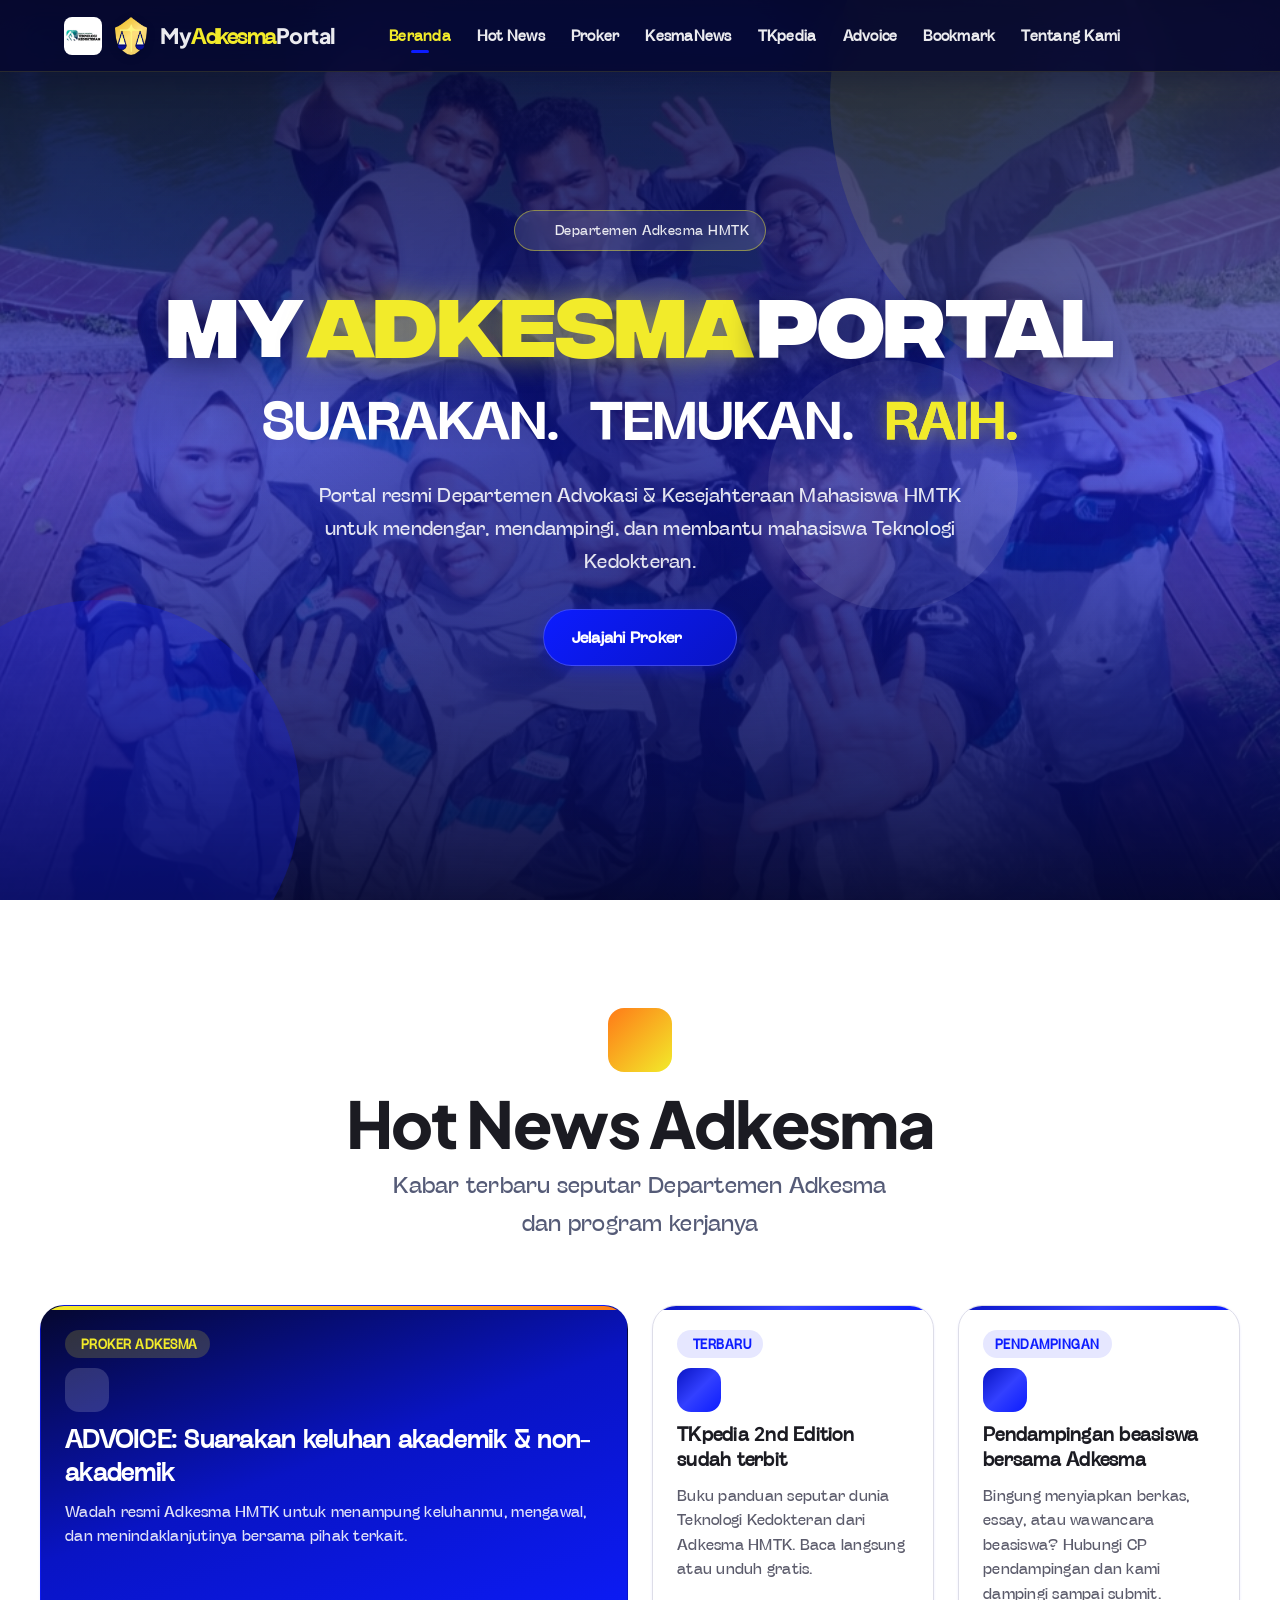
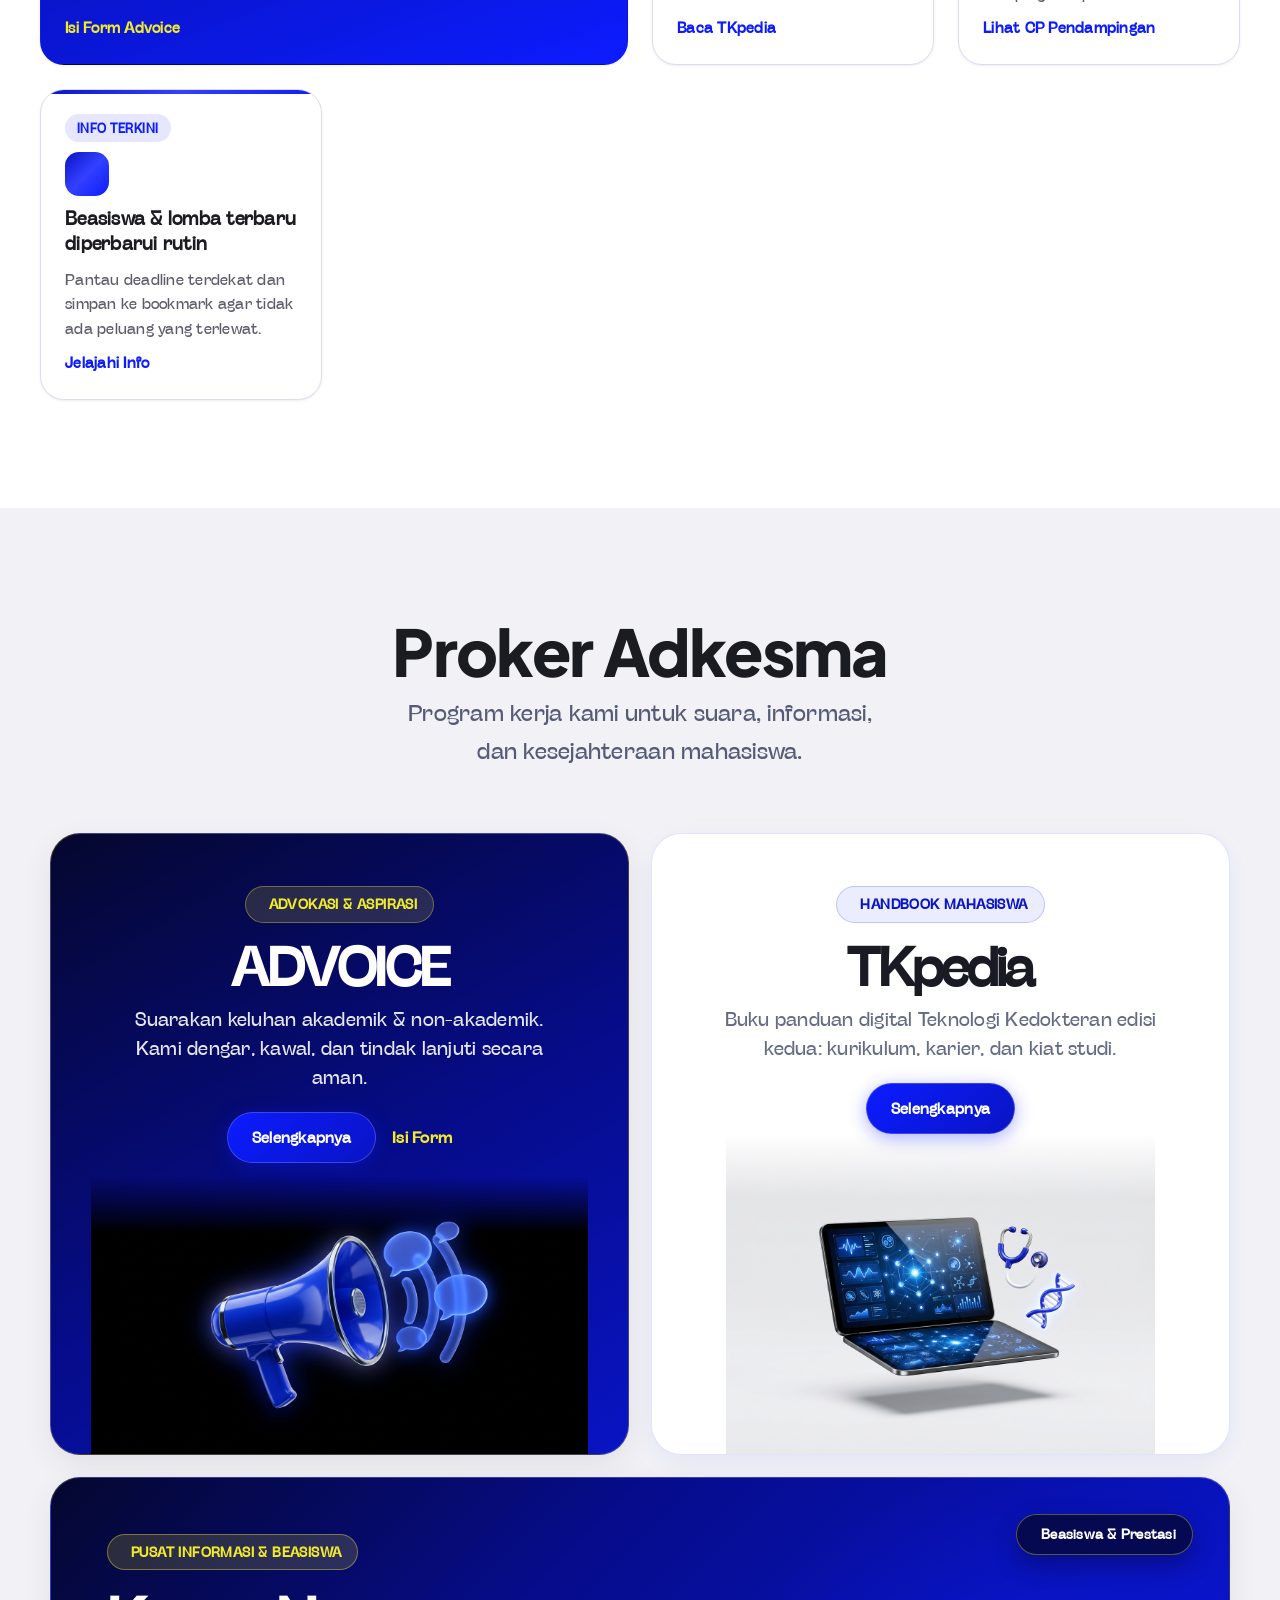
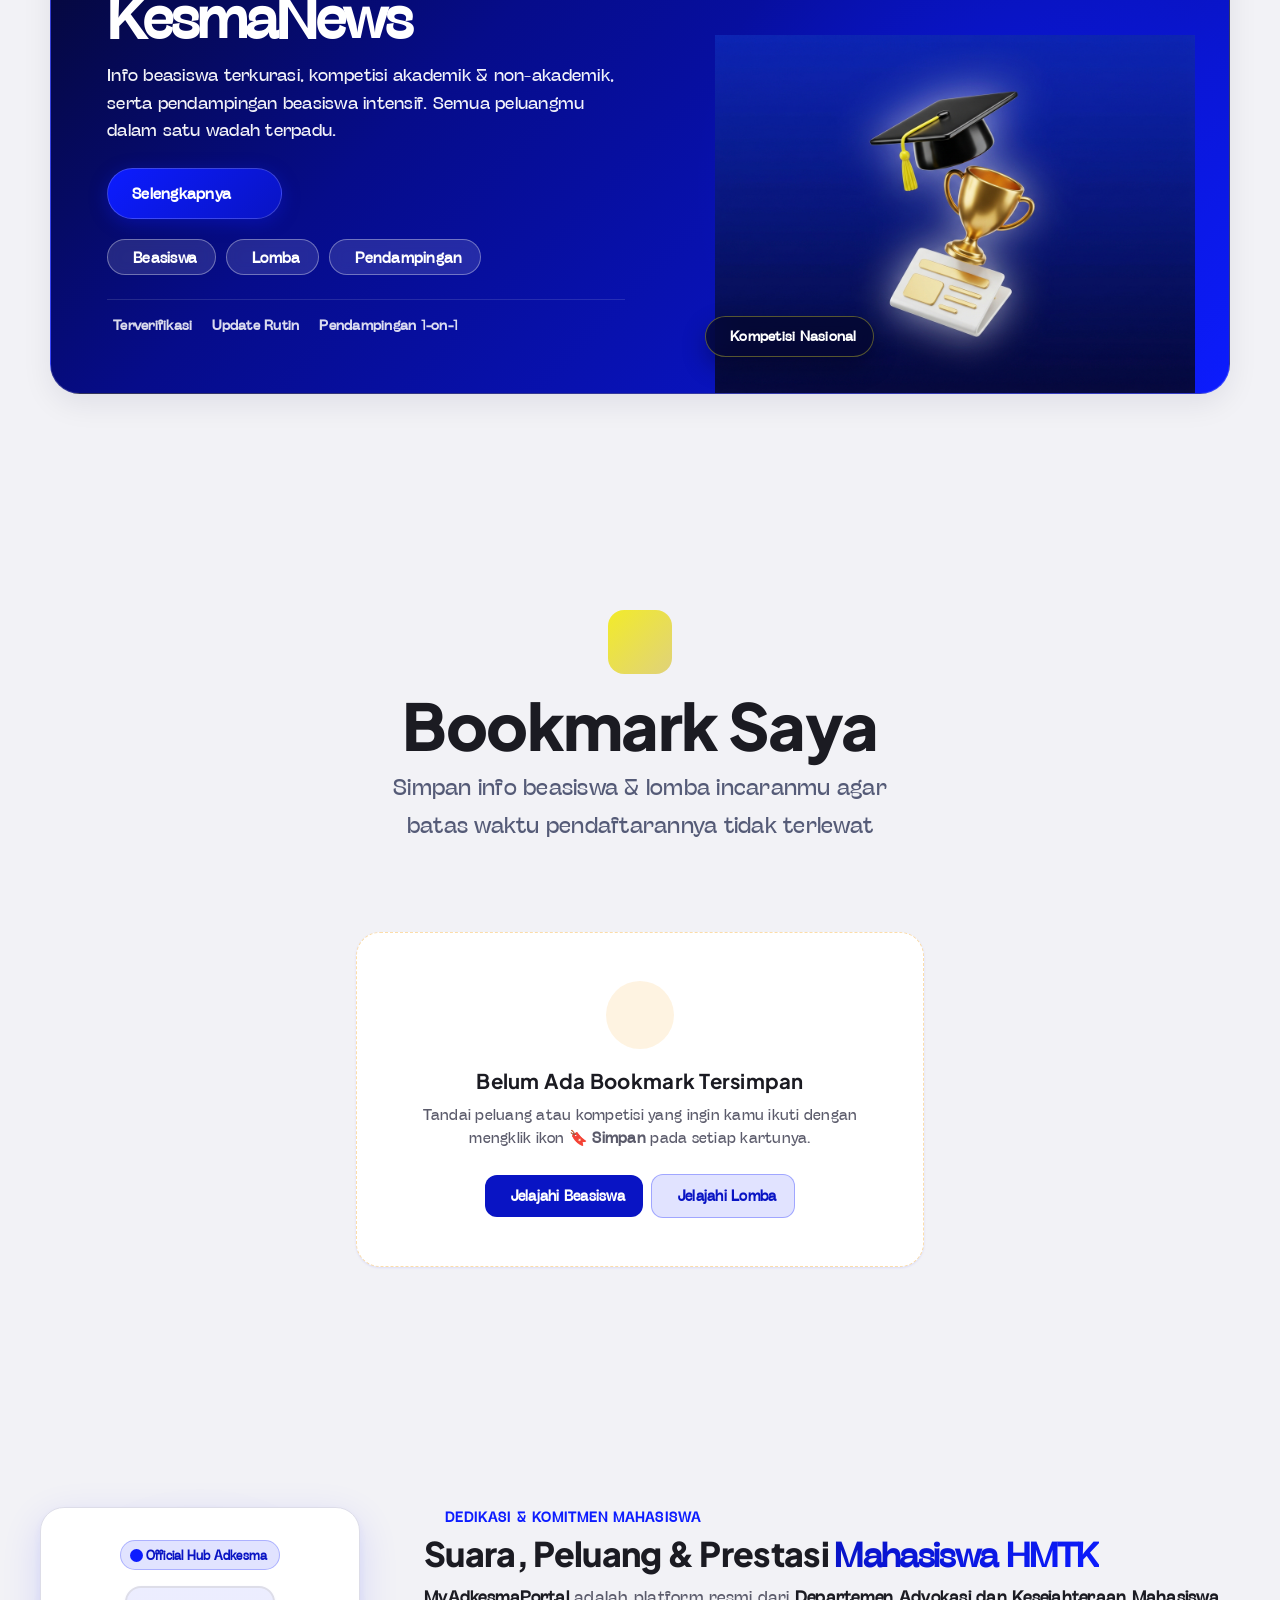
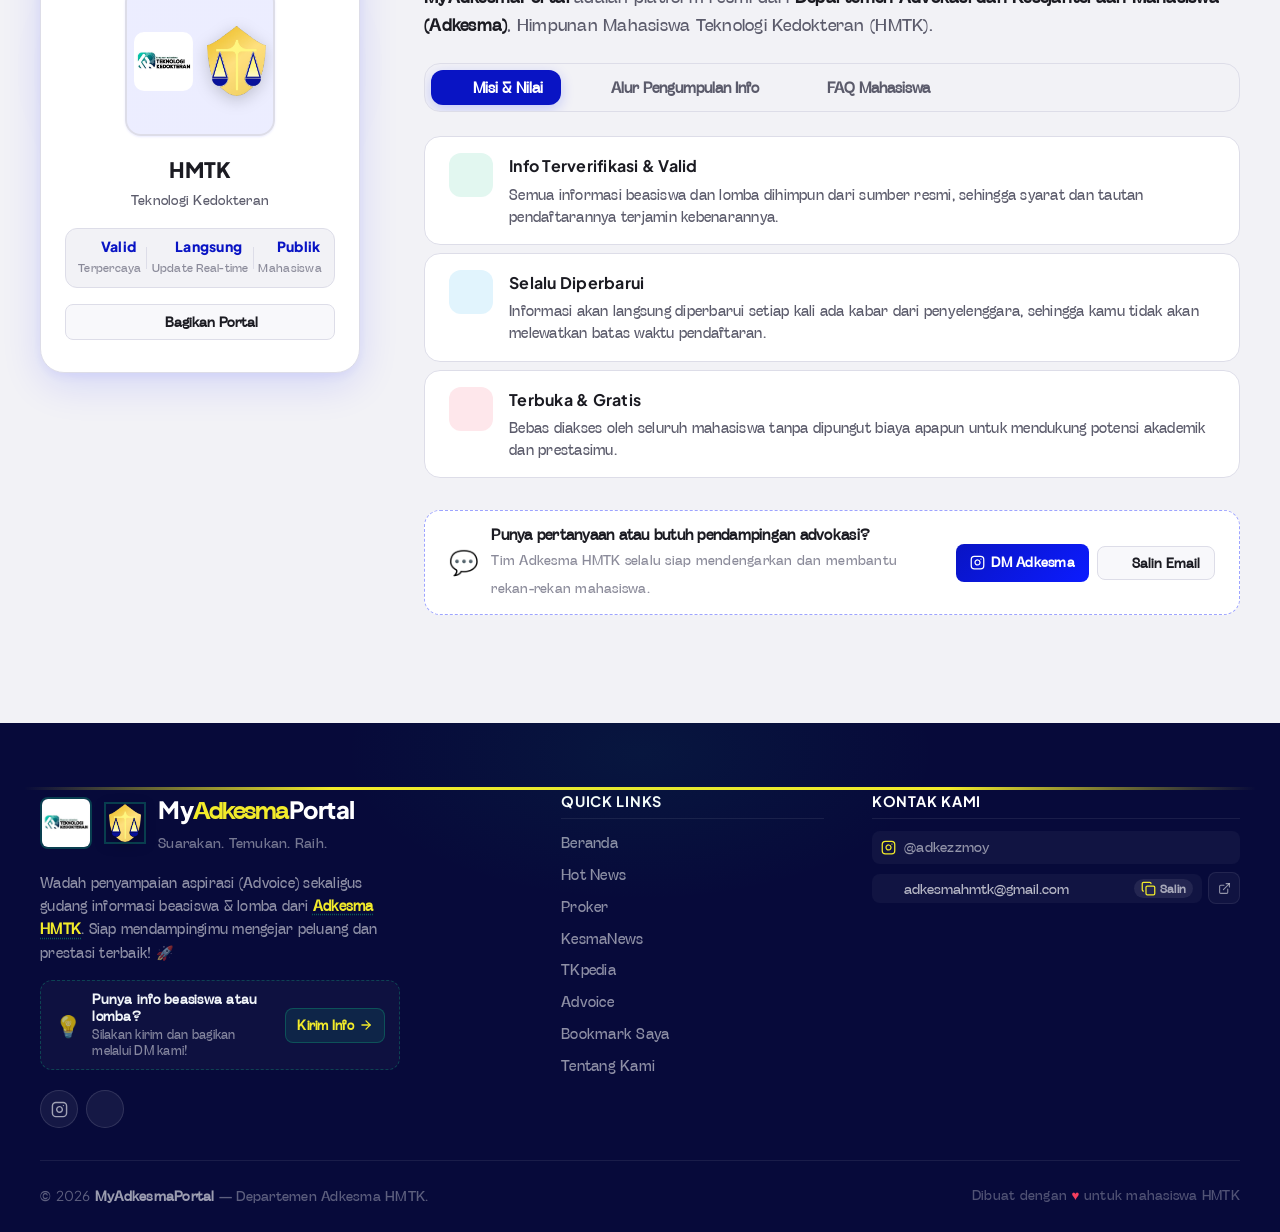
==== index.html @ 4d6741c7 "feat(ui): restore GSM colors, center hero title, widen KesmaNews card, add Apple-style morph animati" ====
<!DOCTYPE html>
<html lang="id">
<head>
    <meta charset="UTF-8">
    <meta name="viewport" content="width=device-width, initial-scale=1.0">
    <title>MyAdkesmaPortal — Suarakan. Temukan. Raih. | Adkesma HMTK</title>
    <meta name="description" content="MyAdkesmaPortal: portal resmi Departemen Adkesma HMTK untuk menyampaikan aspirasi lewat Advoice serta menemukan info beasiswa dan lomba terkini.">
    <meta name="keywords" content="myadkesmaportal, advoice, pengaduan mahasiswa, beasiswa, lomba, HMTK, teknologi kedokteran, adkesma">
    <meta name="author" content="Departemen Adkesma HMTK">
    <meta name="theme-color" content="#0C1CFF">
    
    <!-- Open Graph -->
    <meta property="og:title" content="MyAdkesmaPortal — Suarakan. Temukan. Raih.">
    <meta property="og:description" content="Portal Adkesma HMTK: Advoice (pengaduan akademik & non-akademik), info beasiswa, dan lomba.">
    <meta property="og:type" content="website">
    <meta property="og:image" content="assets/adkesma-hero.jpg">
    
    <!-- Fonts -->
    <link rel="preconnect" href="https://fonts.googleapis.com">
    <link rel="preconnect" href="https://fonts.gstatic.com" crossorigin>
    <link href="https://fonts.googleapis.com/css2?family=Plus+Jakarta+Sans:ital,wght@0,300;0,400;0,500;0,600;0,700;0,800;1,400;1,600&display=swap" rel="stylesheet">
    <link href="https://api.fontshare.com/v2/css?f[]=clash-display@200,300,400,500,600,700&display=swap" rel="stylesheet">
    
    <!-- Lucide Icons -->
    <script src="https://unpkg.com/lucide@latest"></script>
    
    <!-- Styles -->
    <link rel="stylesheet" href="style.css?v=3.0.0">
    <link rel="stylesheet" href="extras.css?v=1.0.0">
    <link rel="stylesheet" href="apple.css?v=2.0.0">
</head>
<body>
    <!-- ═══════════════════════════════════════════ -->
    <!-- NAVBAR                                      -->
    <!-- ═══════════════════════════════════════════ -->
    <nav class="navbar" id="navbar">
        <div class="nav-container">
            <a href="#beranda" class="nav-brand">
                <img src="assets/logo-hmtk.jpeg" alt="Logo HMTK" class="nav-logo">
                <img src="assets/logo-adkesma.png" alt="Logo Adkesma" class="nav-logo nav-logo-adkesma">
                <span class="nav-title">My<span class="nav-title-accent">Adkesma</span>Portal</span>
            </a>
            <div class="nav-links" id="navLinks">
                <a href="#beranda" class="nav-link active" data-section="beranda">Beranda</a>
                <a href="#hotnews" class="nav-link" data-section="hotnews">Hot News</a>
                <a href="#proker" class="nav-link" data-section="proker">Proker</a>
                <a href="kesmanews.html" class="nav-link" data-section="kesmanews">KesmaNews</a>
                <a href="tkpedia.html" class="nav-link" data-section="tkpedia">TKpedia</a>
                <a href="advoice.html" class="nav-link nav-link-advoice" data-section="advoice">Advoice</a>
                <a href="#bookmark" class="nav-link" data-section="bookmark">
                    Bookmark
                    <span class="nav-bookmark-badge" id="navBookmarkBadge">0</span>
                </a>
                <a href="#tentang" class="nav-link" data-section="tentang">Tentang Kami</a>
            </div>
            <div class="nav-actions">
                <button class="dark-mode-toggle" id="darkModeToggle" aria-label="Toggle dark mode">
                    <i data-lucide="moon" class="icon-moon"></i>
                    <i data-lucide="sun" class="icon-sun"></i>
                </button>
                <button class="mobile-menu-toggle" id="mobileMenuToggle" aria-label="Toggle menu">
                    <i data-lucide="menu" class="icon-menu"></i>
                    <i data-lucide="x" class="icon-close"></i>
                </button>
            </div>
        </div>
    </nav>

    <!-- ═══════════════════════════════════════════ -->
    <!-- HERO SECTION                                -->
    <!-- ═══════════════════════════════════════════ -->
    <section class="hero" id="beranda">
        <div class="hero-photo" role="img" aria-label="Foto bersama Departemen Adkesma HMTK"></div>
        <div class="hero-photo-overlay"></div>
        <div class="hero-bg-shapes">
            <div class="hero-shape hero-shape-1"></div>
            <div class="hero-shape hero-shape-2"></div>
            <div class="hero-shape hero-shape-3"></div>
        </div>
        <div class="hero-container">
            <div class="hero-badge">
                <i data-lucide="sparkles"></i>
                <span>Departemen Adkesma HMTK</span>
            </div>
            <h1 class="hero-title">
                My<span class="hero-title-accent">Adkesma</span>Portal
            </h1>
            <p class="hero-subtitle hero-tagline">
                <span class="tagline-word">Suarakan.</span>
                <span class="tagline-word">Temukan.</span>
                <span class="tagline-word tagline-word-accent">Raih.</span>
            </p>
            <p class="hero-desc">
                Portal resmi Departemen Advokasi &amp; Kesejahteraan Mahasiswa HMTK untuk mendengar, mendampingi, dan membantu mahasiswa Teknologi Kedokteran.
            </p>
            <div class="hero-cta">
                <a href="#proker" class="btn btn-primary btn-lg" id="btnExploreProker">
                    Jelajahi Proker
                    <i data-lucide="arrow-down"></i>
                </a>
            </div>
            <!-- Statistik disembunyikan, tetap ada di DOM agar app.js tidak error -->
            <div class="hero-stats" hidden aria-hidden="true">
                <div class="hero-stat">
                    <span class="hero-stat-number" id="statBeasiswa">0</span>
                    <span class="hero-stat-label">Beasiswa</span>
                </div>
                <div class="hero-stat-divider"></div>
                <div class="hero-stat">
                    <span class="hero-stat-number" id="statLomba">0</span>
                    <span class="hero-stat-label">Lomba</span>
                </div>
                <div class="hero-stat-divider"></div>
                <div class="hero-stat">
                    <span class="hero-stat-number" id="statBuka">0</span>
                    <span class="hero-stat-label">Masih Buka</span>
                </div>
            </div>
        </div>
        <div class="hero-scroll-indicator">
            <i data-lucide="chevrons-down"></i>
        </div>
    </section>

    <!-- ═══════════════════════════════════════════ -->
    <!-- HOT NEWS SECTION                            -->
    <!-- ═══════════════════════════════════════════ -->
    <section class="section hotnews-section" id="hotnews">
        <div class="section-container">
            <div class="section-header reveal">
                <div class="section-icon-wrapper hotnews-icon">
                    <i data-lucide="flame"></i>
                </div>
                <h2 class="section-title">Hot News Adkesma</h2>
                <p class="section-desc">Kabar terbaru seputar Departemen Adkesma dan program kerjanya</p>
            </div>
            <div class="hotnews-grid" id="hotnewsGrid"></div>
        </div>
    </section>

    <!-- ═══════════════════════════════════════════ -->
    <!-- PROKER ADKESMA (grid ala Apple)             -->
    <!-- ═══════════════════════════════════════════ -->
    <section class="section proker-section" id="proker">
        <div class="section-container">
            <div class="section-header reveal">
                <h2 class="section-title">Proker Adkesma</h2>
                <p class="section-desc">Program kerja kami untuk suara, informasi, dan kesejahteraan mahasiswa.</p>
            </div>
            <div class="proker-grid">
                <article class="proker-tile proker-tile--dark" data-proker="ADVOICE">
                    <span class="proker-badge-top"><i data-lucide="megaphone"></i> Advokasi &amp; Aspirasi</span>
                    <h3 class="proker-name">ADVOICE</h3>
                    <p class="proker-tag">Suarakan keluhan akademik &amp; non-akademik. Kami dengar, kawal, dan tindak lanjuti secara aman.</p>
                    <div class="proker-actions">
                        <a href="advoice.html" class="btn btn-primary proker-cta" data-proker-target="ADVOICE">Selengkapnya</a>
                        <a href="https://its.id/m/ADVOICE" target="_blank" rel="noopener noreferrer" class="proker-link">Isi Form</a>
                    </div>
                    <img src="assets/advoice-visual.jpg" alt="Ilustrasi Advoice" class="proker-visual" loading="lazy">
                </article>
                <article class="proker-tile proker-tile--light" data-proker="TKpedia">
                    <span class="proker-badge-top"><i data-lucide="book-open"></i> Handbook Mahasiswa</span>
                    <h3 class="proker-name">TKpedia</h3>
                    <p class="proker-tag">Buku panduan digital Teknologi Kedokteran edisi kedua: kurikulum, karier, dan kiat studi.</p>
                    <div class="proker-actions">
                        <a href="tkpedia.html" class="btn btn-primary proker-cta" data-proker-target="TKpedia">Selengkapnya</a>
                    </div>
                    <img src="assets/tkpedia-visual.jpg" alt="Ilustrasi TKpedia" class="proker-visual" loading="lazy">
                </article>
                <article class="proker-tile proker-tile--blue proker-tile--wide" data-proker="KesmaNews">
                    <div class="proker-wide-content">
                        <span class="proker-badge-top"><i data-lucide="sparkles"></i> Pusat Informasi &amp; Beasiswa</span>
                        <h3 class="proker-name">KesmaNews</h3>
                        <p class="proker-tag">Info beasiswa terkurasi, kompetisi akademik &amp; non-akademik, serta pendampingan beasiswa intensif. Semua peluangmu dalam satu wadah terpadu.</p>
                        <div class="proker-actions">
                            <a href="kesmanews.html" class="btn btn-primary proker-cta" data-proker-target="KesmaNews">
                                <span>Selengkapnya</span>
                                <i data-lucide="arrow-right"></i>
                            </a>
                        </div>
                        <div class="proker-chips">
                            <a href="kesmanews.html#beasiswa" class="proker-chip"><i data-lucide="graduation-cap"></i> Beasiswa</a>
                            <a href="kesmanews.html#lomba" class="proker-chip"><i data-lucide="trophy"></i> Lomba</a>
                            <a href="kesmanews.html#beasiswa-pendampingan" class="proker-chip"><i data-lucide="users"></i> Pendampingan</a>
                        </div>
                        <div class="proker-wide-pills">
                            <span class="proker-feat-pill"><i data-lucide="check-circle-2"></i> Terverifikasi</span>
                            <span class="proker-feat-pill"><i data-lucide="zap"></i> Update Rutin</span>
                            <span class="proker-feat-pill"><i data-lucide="shield-check"></i> Pendampingan 1-on-1</span>
                        </div>
                    </div>
                    <div class="proker-wide-visual-wrap">
                        <div class="proker-floating-chip chip-top">
                            <i data-lucide="award"></i>
                            <span>Beasiswa &amp; Prestasi</span>
                        </div>
                        <img src="assets/kesmanews-visual.jpg" alt="Ilustrasi KesmaNews" class="proker-visual proker-visual--wide" loading="lazy">
                        <div class="proker-floating-chip chip-bottom">
                            <i data-lucide="trophy"></i>
                            <span>Kompetisi Nasional</span>
                        </div>
                    </div>
                </article>
            </div>
        </div>
    </section>



    <!-- ═══════════════════════════════════════════ -->
    <!-- BOOKMARK SECTION                            -->
    <!-- ═══════════════════════════════════════════ -->
    <section class="section" id="bookmark">
        <div class="section-container">
            <div class="section-header reveal">
                <div class="section-icon-wrapper" style="background: linear-gradient(135deg, #F2EB2A, #E0D27A); color: #222222;">
                    <i data-lucide="bookmark"></i>
                </div>
                <h2 class="section-title">Bookmark Saya</h2>
                <p class="section-desc">Simpan info beasiswa &amp; lomba incaranmu agar batas waktu pendaftarannya tidak terlewat</p>
            </div>

            <!-- Bookmark Collections / Folder Hub (TikTok-style) -->
            <div class="bookmark-collections-section hidden" id="bookmarkCollectionsSection">
                <div class="collections-header">
                    <span class="collections-title"><i data-lucide="folders"></i> Folder Koleksi</span>
                    <button type="button" class="btn-create-folder" id="btnOpenNewFolderModal">
                        <i data-lucide="folder-plus"></i>
                        <span>+ Folder Baru</span>
                    </button>
                </div>
                <div class="collections-tabs-bar" id="collectionsTabsBar">
                    <!-- Dynamic collection folder tabs -->
                </div>
            </div>

            <!-- Bookmark Toolbar (Filter Tabs + Clear All) -->
            <div class="watchlist-toolbar hidden" id="watchlistToolbar">
                <div class="watchlist-filter-tabs">
                    <button type="button" class="watchlist-filter-btn active" data-filter="all" id="filterBtnAll">
                        Semua <span class="filter-count" id="countAll">0</span>
                    </button>
                    <button type="button" class="watchlist-filter-btn" data-filter="beasiswa" id="filterBtnBeasiswa">
                        🎓 Beasiswa <span class="filter-count" id="countBeasiswa">0</span>
                    </button>
                    <button type="button" class="watchlist-filter-btn" data-filter="lomba" id="filterBtnLomba">
                        🏆 Lomba <span class="filter-count" id="countLomba">0</span>
                    </button>
                </div>
                <button type="button" class="btn-clear-watchlist" id="btnClearWatchlist" title="Hapus semua bookmark tersimpan">
                    <i data-lucide="trash-2"></i>
                    <span>Hapus Semua</span>
                </button>
            </div>

            <!-- Watchlist grid -->
            <div class="watchlist-grid" id="watchlistGrid"></div>

            <!-- Enhanced Empty state -->
            <div class="watchlist-empty" id="watchlistEmpty">
                <div class="watchlist-empty-card">
                    <div class="watchlist-empty-icon-wrap">
                        <i data-lucide="bookmark-plus"></i>
                    </div>
                    <h3>Belum Ada Bookmark Tersimpan</h3>
                    <p>Tandai peluang atau kompetisi yang ingin kamu ikuti dengan mengklik ikon <strong>🔖 Simpan</strong> pada setiap kartunya.</p>
                    <div class="watchlist-empty-actions">
                        <a href="kesmanews.html#beasiswa" class="btn-empty-explore btn-explore-beasiswa">
                            <i data-lucide="graduation-cap"></i>
                            <span>Jelajahi Beasiswa</span>
                        </a>
                        <a href="kesmanews.html#lomba" class="btn-empty-explore btn-explore-lomba">
                            <i data-lucide="trophy"></i>
                            <span>Jelajahi Lomba</span>
                        </a>
                    </div>
                </div>
            </div>
        </div>
    </section>

    <!-- ═══════════════════════════════════════════ -->
    <!-- TENTANG KAMI SECTION                        -->
    <!-- ═══════════════════════════════════════════ -->
    <section class="section about-section" id="tentang">
        <div class="section-container">
            <div class="about-wrapper reveal">
                <!-- Left: Interactive Visual Hub Card with 3D Tilt Effect -->
                <div class="about-visual">
                    <div class="about-card-glow"></div>
                    <div class="about-card" id="aboutCardTilt">
                        <div class="about-card-top-tag">
                            <span class="pulse-dot"></span>
                            <span>Official Hub Adkesma</span>
                        </div>
                        <div class="about-logo-frame">
                            <img src="assets/logo-hmtk.jpeg" alt="Logo HMTK" class="about-logo">
                            <img src="assets/logo-adkesma.png" alt="Logo Adkesma" class="about-logo about-logo-adkesma">
                            <div class="about-logo-shine"></div>
                        </div>
                        <div class="about-card-footer">
                            <span class="about-card-name">HMTK</span>
                            <span class="about-card-sub">Teknologi Kedokteran</span>
                        </div>

                        <!-- Micro Stat Strip -->
                        <div class="about-quick-stats">
                            <div class="about-quick-stat" title="Informasi diverifikasi langsung dari sumber resmi">
                                <span class="quick-stat-val"><i data-lucide="shield-check"></i> Valid</span>
                                <span class="quick-stat-lbl">Terpercaya</span>
                            </div>
                            <div class="quick-stat-sep"></div>
                            <div class="about-quick-stat" title="Pembaruan langsung ketika ada informasi terbaru">
                                <span class="quick-stat-val"><i data-lucide="zap"></i> Langsung</span>
                                <span class="quick-stat-lbl">Update Real-time</span>
                            </div>
                            <div class="quick-stat-sep"></div>
                            <div class="about-quick-stat" title="Didedikasikan untuk mahasiswa">
                                <span class="quick-stat-val"><i data-lucide="users"></i> Publik</span>
                                <span class="quick-stat-lbl">Mahasiswa</span>
                            </div>
                        </div>

                        <!-- Quick Share Button -->
                        <button type="button" class="btn-about-share" id="btnAboutShare" title="Salin link portal MyAdkesmaPortal">
                            <i data-lucide="share-2"></i>
                            <span>Bagikan Portal</span>
                        </button>
                    </div>
                </div>

                <!-- Right: Content with Interactive Tabs -->
                <div class="about-content">
                    <div class="about-eyebrow">
                        <i data-lucide="sparkles"></i>
                        <span>Dedikasi &amp; Komitmen Mahasiswa</span>
                    </div>

                    <h2 class="about-heading">
                        Suara, Peluang &amp; Prestasi <span class="about-accent">Mahasiswa HMTK</span>
                    </h2>

                    <p class="about-lead">
                        <strong>MyAdkesmaPortal</strong> adalah platform resmi dari <strong>Departemen Advokasi dan Kesejahteraan Mahasiswa (Adkesma)</strong>, Himpunan Mahasiswa Teknologi Kedokteran (HMTK).
                    </p>

                    <!-- Interactive Tab Navigation Buttons -->
                    <div class="about-tabs-nav" role="tablist" aria-label="Informasi Tentang Kami">
                        <button type="button" class="about-tab-btn active" data-tab="tab-misi" role="tab" aria-selected="true" id="tabBtnMisi">
                            <i data-lucide="target"></i>
                            <span>Misi &amp; Nilai</span>
                        </button>
                        <button type="button" class="about-tab-btn" data-tab="tab-alur" role="tab" aria-selected="false" id="tabBtnAlur">
                            <i data-lucide="git-branch"></i>
                            <span>Alur Pengumpulan Info</span>
                        </button>
                        <button type="button" class="about-tab-btn" data-tab="tab-faq" role="tab" aria-selected="false" id="tabBtnFaq">
                            <i data-lucide="help-circle"></i>
                            <span>FAQ Mahasiswa</span>
                        </button>
                    </div>

                    <!-- Tab Panels Container -->
                    <div class="about-tabs-content">
                        <!-- Panel 1: Misi & 3 Pilar Nilai (Default Active) -->
                        <div class="about-tab-panel active" id="tab-misi" role="tabpanel" aria-labelledby="tabBtnMisi">
                            <div class="about-pillars">
                                <div class="about-pillar-card" tabindex="0">
                                    <div class="pillar-icon pillar-icon-verify">
                                        <i data-lucide="shield-check"></i>
                                    </div>
                                    <div class="pillar-body">
                                        <h4>Info Terverifikasi &amp; Valid</h4>
                                        <p>Semua informasi beasiswa dan lomba dihimpun dari sumber resmi, sehingga syarat dan tautan pendaftarannya terjamin kebenarannya.</p>
                                    </div>
                                </div>

                                <div class="about-pillar-card" tabindex="0">
                                    <div class="pillar-icon pillar-icon-update">
                                        <i data-lucide="refresh-cw"></i>
                                    </div>
                                    <div class="pillar-body">
                                        <h4>Selalu Diperbarui</h4>
                                        <p>Informasi akan langsung diperbarui setiap kali ada kabar dari penyelenggara, sehingga kamu tidak akan melewatkan batas waktu pendaftaran.</p>
                                    </div>
                                </div>

                                <div class="about-pillar-card" tabindex="0">
                                    <div class="pillar-icon pillar-icon-open">
                                        <i data-lucide="heart-handshake"></i>
                                    </div>
                                    <div class="pillar-body">
                                        <h4>Terbuka &amp; Gratis</h4>
                                        <p>Bebas diakses oleh seluruh mahasiswa tanpa dipungut biaya apapun untuk mendukung potensi akademik dan prestasimu.</p>
                                    </div>
                                </div>
                            </div>
                        </div>

                        <!-- Panel 2: Alur Pengumpulan Info -->
                        <div class="about-tab-panel" id="tab-alur" role="tabpanel" aria-labelledby="tabBtnAlur">
                            <div class="about-workflow">
                                <div class="workflow-step" tabindex="0">
                                    <div class="step-badge">
                                        <span class="step-num">01</span>
                                    </div>
                                    <div class="step-content">
                                        <div class="step-header">
                                            <i data-lucide="search"></i>
                                            <h4>Pencarian Informasi</h4>
                                        </div>
                                        <p>Tim Adkesma memantau berbagai informasi resmi seputar beasiswa, pertukaran pelajar, hingga kompetisi medis, teknologi, dan umum.</p>
                                    </div>
                                </div>

                                <div class="workflow-divider">
                                    <div class="workflow-line"></div>
                                </div>

                                <div class="workflow-step" tabindex="0">
                                    <div class="step-badge">
                                        <span class="step-num">02</span>
                                    </div>
                                    <div class="step-content">
                                        <div class="step-header">
                                            <i data-lucide="file-check"></i>
                                            <h4>Pengecekan Syarat</h4>
                                        </div>
                                        <p>Kami memastikan kompetisi diselenggarakan secara resmi, tautan pendaftaran dapat diakses, buku panduan lengkap, dan batas waktunya tepat.</p>
                                    </div>
                                </div>

                                <div class="workflow-divider">
                                    <div class="workflow-line"></div>
                                </div>

                                <div class="workflow-step" tabindex="0">
                                    <div class="step-badge">
                                        <span class="step-num">03</span>
                                    </div>
                                    <div class="step-content">
                                        <div class="step-header">
                                            <i data-lucide="send"></i>
                                            <h4>Publikasi &amp; Pendampingan</h4>
                                        </div>
                                        <p>Informasi akan ditayangkan di portal ini. Jika kamu butuh bantuan atau ingin berkonsultasi seputar pendaftaran, tim kami siap mendampingi.</p>
                                    </div>
                                </div>
                            </div>
                        </div>

                        <!-- Panel 3: FAQ Interaktif (Accordion) -->
                        <div class="about-tab-panel" id="tab-faq" role="tabpanel" aria-labelledby="tabBtnFaq">
                            <div class="about-faq-list">
                                <div class="about-faq-item" tabindex="0">
                                    <button type="button" class="faq-question" aria-expanded="false">
                                        <span class="faq-title">Siapa saja yang boleh mengakses dan mendaftar informasi di sini?</span>
                                        <i data-lucide="chevron-down" class="faq-icon"></i>
                                    </button>
                                    <div class="faq-answer">
                                        <p>Semua mahasiswa Teknologi Kedokteran dan mahasiswa umum bebas mengakses portal ini tanpa biaya. Namun, pastikan untuk selalu mengecek syarat khusus di setiap informasi ya.</p>
                                    </div>
                                </div>

                                <div class="about-faq-item" tabindex="0">
                                    <button type="button" class="faq-question" aria-expanded="false">
                                        <span class="faq-title">Seberapa sering isi MyAdkesmaPortal diperbarui?</span>
                                        <i data-lucide="chevron-down" class="faq-icon"></i>
                                    </button>
                                    <div class="faq-answer">
                                        <p>Informasi akan langsung kami perbarui ketika ada kabar atau perubahan terbaru dari pihak penyelenggara, sehingga kamu akan selalu mendapat informasi terkini.</p>
                                    </div>
                                </div>

                                <div class="about-faq-item" tabindex="0">
                                    <button type="button" class="faq-question" aria-expanded="false">
                                        <span class="faq-title">Bagaimana jika tautan pendaftaran atau panduannya bermasalah?</span>
                                        <i data-lucide="chevron-down" class="faq-icon"></i>
                                    </button>
                                    <div class="faq-answer">
                                        <p>Kamu bisa langsung mengabari kami melalui DM Instagram <a href="https://www.instagram.com/adkezzmoy" target="_blank" rel="noopener noreferrer">@adkezzmoy</a> atau melalui email agar segera diperbaiki.</p>
                                    </div>
                                </div>

                                <div class="about-faq-item" tabindex="0">
                                    <button type="button" class="faq-question" aria-expanded="false">
                                        <span class="faq-title">Apakah bisa menitipkan promosi informasi lomba atau beasiswa dari luar?</span>
                                        <i data-lucide="chevron-down" class="faq-icon"></i>
                                    </button>
                                    <div class="faq-answer">
                                        <p>Tentu bisa! Kami terbuka untuk kolaborasi publikasi. Silakan hubungi kami melalui DM Instagram dan sertakan proposal atau posternya.</p>
                                    </div>
                                </div>
                            </div>
                        </div>
                    </div>

                    <!-- Bottom Action Callout -->
                    <div class="about-action-bar">
                        <div class="about-action-info">
                            <span class="action-emoji">💬</span>
                            <div class="action-text">
                                <strong>Punya pertanyaan atau butuh pendampingan advokasi?</strong>
                                <span>Tim Adkesma HMTK selalu siap mendengarkan dan membantu rekan-rekan mahasiswa.</span>
                            </div>
                        </div>
                        <div class="about-action-links">
                            <a href="https://www.instagram.com/adkezzmoy" target="_blank" rel="noopener noreferrer" class="btn-about-action btn-about-ig" title="Hubungi kami via Instagram DM">
                                <svg xmlns="http://www.w3.org/2000/svg" width="15" height="15" viewBox="0 0 24 24" fill="none" stroke="currentColor" stroke-width="2" stroke-linecap="round" stroke-linejoin="round">
                                    <rect width="20" height="20" x="2" y="2" rx="5" ry="5"></rect>
                                    <path d="M16 11.37A4 4 0 1 1 12.63 8 4 4 0 0 1 16 11.37z"></path>
                                    <line x1="17.5" x2="17.51" y1="6.5" y2="6.5"></line>
                                </svg>
                                <span>DM Adkesma</span>
                            </a>
                            <button type="button" class="btn-about-action btn-about-email" id="btnAboutCopyEmail" title="Salin email Adkesma HMTK">
                                <i data-lucide="mail"></i>
                                <span>Salin Email</span>
                            </button>
                        </div>
                    </div>
                </div>
            </div>
        </div>
    </section>

    <!-- ═══════════════════════════════════════════ -->
    <!-- FOOTER                                      -->
    <!-- ═══════════════════════════════════════════ -->
    <footer class="footer">
        <div class="footer-gradient-top"></div>
        <div class="footer-container">
            <div class="footer-top">
                <!-- Brand -->
                <div class="footer-brand-col">
                    <div class="footer-brand">
                        <img src="assets/logo-hmtk.jpeg" alt="Logo HMTK" class="footer-logo">
                        <img src="assets/logo-adkesma.png" alt="Logo Adkesma" class="footer-logo footer-logo-adkesma">
                        <div>
                            <h3 class="footer-title">My<span class="footer-title-accent">Adkesma</span>Portal</h3>
                            <p class="footer-tagline">Suarakan. Temukan. Raih.</p>
                        </div>
                    </div>

                    <p class="footer-desc">
                        Wadah penyampaian aspirasi (Advoice) sekaligus gudang informasi beasiswa &amp; lomba dari <span class="footer-highlight" title="Departemen Advokasi &amp; Kesejahteraan Mahasiswa HMTK">Adkesma HMTK</span>. Siap mendampingimu mengejar peluang dan prestasi terbaik! 🚀
                    </p>

                    <div class="footer-interactive-card">
                        <div class="footer-card-content">
                            <span class="footer-card-icon">💡</span>
                            <div class="footer-card-text">
                                <strong>Punya info beasiswa atau lomba?</strong>
                                <p>Silakan kirim dan bagikan melalui DM kami!</p>
                            </div>
                        </div>
                        <a href="https://www.instagram.com/adkezzmoy" target="_blank" rel="noopener noreferrer" class="footer-cta-btn" title="Kirim info ke DM Instagram Adkesma">
                            <span>Kirim Info</span>
                            <svg xmlns="http://www.w3.org/2000/svg" width="14" height="14" viewBox="0 0 24 24" fill="none" stroke="currentColor" stroke-width="2.2" stroke-linecap="round" stroke-linejoin="round">
                                <line x1="5" y1="12" x2="19" y2="12"></line>
                                <polyline points="12 5 19 12 12 19"></polyline>
                            </svg>
                        </a>
                    </div>

                    <div class="footer-socials">
                        <a href="https://www.instagram.com/adkezzmoy" target="_blank" rel="noopener noreferrer" class="footer-social-btn" aria-label="Instagram Adkesma" title="Instagram @adkezzmoy">
                            <svg xmlns="http://www.w3.org/2000/svg" width="18" height="18" viewBox="0 0 24 24" fill="none" stroke="currentColor" stroke-width="2" stroke-linecap="round" stroke-linejoin="round">
                                <rect width="20" height="20" x="2" y="2" rx="5" ry="5"></rect>
                                <path d="M16 11.37A4 4 0 1 1 12.63 8 4 4 0 0 1 16 11.37z"></path>
                                <line x1="17.5" x2="17.51" y1="6.5" y2="6.5"></line>
                            </svg>
                        </a>
                        <button type="button" class="footer-social-btn footer-copy-email-btn" aria-label="Salin Email Adkesma" title="Klik untuk salin email (adkesmahmtk@gmail.com)">
                            <i data-lucide="mail"></i>
                        </button>
                    </div>
                </div>

                <!-- Quick Links -->
                <div class="footer-links">
                    <h4>Quick Links</h4>
                    <a href="index.html#beranda">Beranda</a>
                    <a href="index.html#hotnews">Hot News</a>
                    <a href="index.html#proker">Proker</a>
                    <a href="kesmanews.html">KesmaNews</a>
                    <a href="tkpedia.html">TKpedia</a>
                    <a href="advoice.html">Advoice</a>
                    <a href="index.html#bookmark">Bookmark Saya</a>
                    <a href="index.html#tentang">Tentang Kami</a>
                </div>

                <!-- Kontak -->
                <div class="footer-links">
                    <h4>Kontak Kami</h4>
                    <a href="https://www.instagram.com/adkezzmoy" target="_blank" rel="noopener noreferrer" class="footer-contact-link">
                        <svg xmlns="http://www.w3.org/2000/svg" width="16" height="16" viewBox="0 0 24 24" fill="none" stroke="currentColor" stroke-width="2" stroke-linecap="round" stroke-linejoin="round">
                            <rect width="20" height="20" x="2" y="2" rx="5" ry="5"></rect>
                            <path d="M16 11.37A4 4 0 1 1 12.63 8 4 4 0 0 1 16 11.37z"></path>
                            <line x1="17.5" x2="17.51" y1="6.5" y2="6.5"></line>
                        </svg>
                        <span>@adkezzmoy</span>
                    </a>
                    <div class="footer-contact-email-wrapper">
                        <button type="button" class="footer-contact-link footer-copy-email-btn" title="Klik untuk salin email: adkesmahmtk@gmail.com" aria-label="Salin email adkesmahmtk@gmail.com">
                            <i data-lucide="mail"></i>
                            <span class="email-address-text">adkesmahmtk@gmail.com</span>
                            <span class="email-copy-badge">
                                <svg xmlns="http://www.w3.org/2000/svg" width="12" height="12" viewBox="0 0 24 24" fill="none" stroke="currentColor" stroke-width="2" stroke-linecap="round" stroke-linejoin="round" class="copy-icon">
                                    <rect width="14" height="14" x="8" y="8" rx="2" ry="2"></rect>
                                    <path d="M4 16c-1.1 0-2-.9-2-2V4c0-1.1.9-2 2-2h10c1.1 0 2 .9 2 2"></path>
                                </svg>
                                <span class="badge-text">Salin</span>
                            </span>
                        </button>
                        <a href="https://mail.google.com/mail/?view=cm&fs=1&to=adkesmahmtk@gmail.com" target="_blank" rel="noopener noreferrer" class="footer-email-direct-btn" title="Buka langsung di Gmail Web (Tab Baru)" aria-label="Buka di Gmail Web">
                            <svg xmlns="http://www.w3.org/2000/svg" width="13" height="13" viewBox="0 0 24 24" fill="none" stroke="currentColor" stroke-width="2" stroke-linecap="round" stroke-linejoin="round">
                                <path d="M18 13v6a2 2 0 0 1-2 2H5a2 2 0 0 1-2-2V8a2 2 0 0 1 2-2h6"></path>
                                <polyline points="15 3 21 3 21 9"></polyline>
                                <line x1="10" y1="14" x2="21" y2="3"></line>
                            </svg>
                        </a>
                    </div>
                </div>
            </div>

            <div class="footer-bottom">
                <p>&copy; 2026 <strong>MyAdkesmaPortal</strong> — Departemen Adkesma HMTK.</p>
                <p class="footer-bottom-sub">Dibuat dengan <span class="footer-heart">♥</span> untuk mahasiswa HMTK</p>
            </div>
        </div>
    </footer>

    <!-- ═══════════════════════════════════════════ -->
    <!-- DETAIL MODAL                                -->
    <!-- ═══════════════════════════════════════════ -->
    <div class="modal-overlay" id="modalOverlay">
        <div class="modal" id="detailModal">
            <button class="modal-close" id="modalClose" aria-label="Close modal">
                <i data-lucide="x"></i>
            </button>
            <div class="modal-header">
                <div class="modal-status" id="modalStatus"></div>
                <h2 class="modal-title" id="modalTitle"></h2>
                <div class="modal-meta">
                    <span class="modal-kategori" id="modalKategori"></span>
                    <span class="modal-deadline" id="modalDeadline"></span>
                </div>
            </div>
            <div class="modal-body">
                <div class="modal-poster hidden" id="modalPoster"><img src="" alt="Poster" id="modalPosterImg"></div>
                <div class="modal-section">
                    <h3><i data-lucide="clock"></i> Countdown</h3>
                    <div class="modal-countdown" id="modalCountdown"></div>
                </div>
                <div class="modal-section">
                    <h3><i data-lucide="clipboard-list"></i> Persyaratan</h3>
                    <ul class="modal-list" id="modalPersyaratan"></ul>
                </div>
                <div class="modal-section">
                    <h3><i data-lucide="gift"></i> Benefit / Hadiah</h3>
                    <ul class="modal-list modal-list-benefit" id="modalBenefit"></ul>
                </div>
                <div class="modal-section">
                    <h3><i data-lucide="calendar-days"></i> Timeline Penting</h3>
                    <p class="modal-timeline" id="modalTimeline"></p>
                </div>
            </div>
            <div class="modal-footer">
                <div class="modal-footer-primary">
                    <a href="#" class="btn btn-primary btn-lg" id="modalDaftar" target="_blank" rel="noopener noreferrer">
                        <i data-lucide="external-link"></i>
                        <span>Daftar Sekarang</span>
                    </a>
                    <a href="#" class="btn btn-outline btn-lg hidden" id="modalGuidebook" target="_blank" rel="noopener noreferrer">
                        <i data-lucide="book-open"></i>
                        <span>Buku Panduan</span>
                    </a>
                </div>
                <div class="modal-footer-secondary">
                    <button class="btn btn-outline btn-lg btn-bookmark-modal" id="modalBookmarkBtn">
                        <i data-lucide="bookmark"></i> Simpan
                    </button>
                    <button class="btn btn-wa btn-lg" id="modalShareWA">
                        <svg width="16" height="16" viewBox="0 0 24 24" fill="currentColor">
                            <path d="M17.472 14.382c-.297-.149-1.758-.867-2.03-.967-.273-.099-.471-.148-.67.15-.197.297-.767.966-.94 1.164-.173.199-.347.223-.644.075-.297-.15-1.255-.463-2.39-1.475-.883-.788-1.48-1.761-1.653-2.059-.173-.297-.018-.458.13-.606.134-.133.298-.347.446-.52.149-.174.198-.298.298-.497.099-.198.05-.371-.025-.52-.075-.149-.669-1.612-.916-2.207-.242-.579-.487-.5-.669-.51-.173-.008-.371-.01-.57-.01-.198 0-.52.074-.792.372-.272.297-1.04 1.016-1.04 2.479 0 1.462 1.065 2.875 1.213 3.074.149.198 2.096 3.2 5.077 4.487.709.306 1.262.489 1.694.625.712.227 1.36.195 1.871.118.571-.085 1.758-.719 2.006-1.413.248-.694.248-1.289.173-1.413-.074-.124-.272-.198-.57-.347m-5.421 7.403h-.004a9.87 9.87 0 01-5.031-1.378l-.361-.214-3.741.982.998-3.648-.235-.374a9.86 9.86 0 01-1.51-5.26c.001-5.45 4.436-9.884 9.888-9.884 2.64 0 5.122 1.03 6.988 2.898a9.825 9.825 0 012.893 6.994c-.003 5.45-4.437 9.884-9.885 9.884m8.413-18.297A11.815 11.815 0 0012.05 0C5.495 0 .16 5.335.157 11.892c0 2.096.547 4.142 1.588 5.945L.057 24l6.305-1.654a11.882 11.882 0 005.683 1.448h.005c6.554 0 11.89-5.335 11.893-11.893a11.821 11.821 0 00-3.48-8.413z"/>
                        </svg>
                        Share WA
                    </button>
                </div>
            </div>
        </div>
    </div>

    <!-- ═══════════════════════════════════════════ -->
    <!-- FOLDER MODAL FOR BOOKMARK (TikTok / IG Style) -->
    <!-- ═══════════════════════════════════════════ -->
    <div class="modal-overlay" id="folderModalOverlay">
        <div class="modal modal-folder" id="folderModal">
            <button class="modal-close" id="folderModalClose" aria-label="Close folder modal">
                <i data-lucide="x"></i>
            </button>
            <div class="modal-header">
                <h2 class="modal-title" style="font-size:1.15rem;display:flex;align-items:center;gap:8px;">
                    <i data-lucide="folder-heart" style="color:var(--color-accent);"></i> Simpan ke Folder
                </h2>
                <p class="modal-folder-item-title" id="folderModalItemName"></p>
            </div>
            <div class="modal-body">
                <div class="folder-selection-instruction">Pilih satu atau beberapa folder untuk menyimpan:</div>
                <div class="folder-list" id="folderList">
                    <!-- Dynamic folder checkboxes -->
                </div>
                <div class="folder-create-box">
                    <div class="folder-input-wrapper">
                        <i data-lucide="folder-plus"></i>
                        <input type="text" id="newFolderNameInput" placeholder="Nama folder baru (cth: Lomba Tim 2026)..." maxlength="30">
                    </div>
                    <button type="button" class="btn btn-outline btn-sm" id="btnCreateNewFolder">
                        <span>+ Tambah</span>
                    </button>
                </div>
            </div>
            <div class="modal-footer">
                <button type="button" class="btn btn-primary btn-lg" id="btnSaveToFolders" style="width:100%;justify-content:center;">
                    <i data-lucide="check"></i> <span>Simpan Pilihan</span>
                </button>
            </div>
        </div>
    </div>

    <!-- ═══════════════════════════════════════════ -->
    <!-- BACK TO TOP                                 -->
    <!-- ═══════════════════════════════════════════ -->
    <button class="back-to-top" id="backToTop" aria-label="Kembali ke atas">
        <i data-lucide="arrow-up"></i>
    </button>

    <!-- Scripts -->
    <!-- Poster Lightbox -->
    <div class="lightbox" id="posterLightbox" aria-hidden="true">
        <button type="button" class="lightbox-close" id="lightboxClose" aria-label="Tutup poster"><i data-lucide="x"></i></button>
        <img src="" alt="Poster" id="lightboxImg">
        <p class="lightbox-caption" id="lightboxCaption"></p>
    </div>

    <script src="app.js?v=2.5.1"></script>
    <script src="extras.js?v=1.0.0"></script>
    <script src="apple.js?v=2.0.0"></script>
</body>
</html>
---- style.css ----
/* ═══════════════════════════════════════════════════════════════
   MyAdkesmaPortal — Design System & Styles
   Departemen Adkesma HMTK
   Colors: Ultramarine Core, Lemon Burst, Arctic Mist, Pale Saffron, Obsidian (Kabinet HMTK)
   ═══════════════════════════════════════════════════════════════ */

/* ─── Custom Fonts ──────────────────────────────────────────── */
@font-face {
    font-family: 'Integral CF';
    src: url('./assets/fonts/IntegralCFBold.ttf') format('truetype');
    font-weight: bold;
    font-style: normal;
    font-display: swap;
}

@font-face {
    font-family: 'Tempting';
    src: url('./assets/fonts/Tempting.ttf') format('truetype');
    font-weight: normal;
    font-style: normal;
    font-display: swap;
}

@font-face {
    font-family: 'Stinger Fit Trial';
    src: url('./assets/fonts/StingerFitTrialRegular.ttf') format('truetype');
    font-weight: normal;
    font-style: normal;
    font-display: swap;
    /* Mengecualikan angka (U+0030 - U+0039) agar fallback ke Plus Jakarta Sans */
    unicode-range: U+0000-002F, U+003A-10FFFF;
}

/* ─── CSS Variables / Design Tokens ─────────────────────────── */
:root {
    /* Primary Colors - HMTK Identity */
    --color-primary: #0914C4;
    --color-primary-light: #3340FF;
    --color-primary-dark: #060C8A;
    --color-accent: #0C1CFF;
    --color-accent-light: #F2EB2A;
    --color-accent-dark: #0914C4;
    --color-accent-glow: rgba(12, 28, 255, 0.3);

    /* Kabinet Palette */
    --color-ultramarine: #0C1CFF;
    --color-lemon: #F2EB2A;
    --color-mist: #F2F2F6;
    --color-saffron: #E0D27A;
    --color-obsidian: #222222;

    /* Gradients */
    --gradient-primary: linear-gradient(135deg, #0914C4 0%, #3340FF 50%, #0C1CFF 100%);
    --gradient-accent: linear-gradient(135deg, #0C1CFF 0%, #0914C4 100%);
    --gradient-card-hover: linear-gradient(135deg, rgba(12, 28, 255, 0.08) 0%, rgba(12, 28, 255, 0.08) 100%);
    --gradient-hero: linear-gradient(160deg, #05072E 0%, #0914C4 45%, #0C1CFF 100%);

    /* Neutral Colors */
    --color-bg: #F2F2F6;
    --color-bg-alt: #E8E8F0;
    --color-surface: #FFFFFF;
    --color-surface-hover: #F8F8FB;
    --color-text: #1B1B22;
    --color-text-secondary: #5B5B6B;
    --color-text-muted: #8A8A99;
    --color-border: #DDDDE8;
    --color-border-light: #E8E8F0;
    --color-divider: rgba(12, 28, 255, 0.08);

    /* Status Colors */
    --color-open: #10B981;
    --color-open-bg: rgba(16, 185, 129, 0.1);
    --color-closed: #EF4444;
    --color-closed-bg: rgba(239, 68, 68, 0.1);

    /* Glassmorphism */
    --glass-bg: rgba(255, 255, 255, 0.72);
    --glass-border: rgba(255, 255, 255, 0.3);
    --glass-blur: 20px;

    /* Shadows */
    --shadow-sm: 0 1px 3px rgba(12, 28, 255, 0.06), 0 1px 2px rgba(12, 28, 255, 0.04);
    --shadow-md: 0 4px 16px rgba(12, 28, 255, 0.08), 0 2px 4px rgba(12, 28, 255, 0.04);
    --shadow-lg: 0 12px 40px rgba(12, 28, 255, 0.12), 0 4px 12px rgba(12, 28, 255, 0.06);
    --shadow-xl: 0 20px 60px rgba(12, 28, 255, 0.16), 0 8px 20px rgba(12, 28, 255, 0.08);
    --shadow-glow: 0 0 30px rgba(12, 28, 255, 0.2);

    /* Typography */
    --font-heading: 'Clash Display', 'Plus Jakarta Sans', sans-serif;
    --font-heading-main: 'Integral CF', 'Plus Jakarta Sans', sans-serif;
    --font-script: 'Tempting', cursive, 'Plus Jakarta Sans', sans-serif;
    --font-body: 'Stinger Fit Trial', 'Plus Jakarta Sans', sans-serif;
    --font-mono: ui-monospace, SFMono-Regular, 'SF Mono', Consolas, 'Liberation Mono', Menlo, monospace;

    /* Spacing */
    --space-xs: 4px;
    --space-sm: 8px;
    --space-md: 16px;
    --space-lg: 24px;
    --space-xl: 32px;
    --space-2xl: 48px;
    --space-3xl: 64px;
    --space-4xl: 96px;

    /* Border Radius */
    --radius-sm: 8px;
    --radius-md: 12px;
    --radius-lg: 16px;
    --radius-xl: 24px;
    --radius-full: 50%;

    /* Transitions */
    --transition-fast: 0.15s ease;
    --transition-base: 0.3s ease;
    --transition-slow: 0.5s cubic-bezier(0.4, 0, 0.2, 1);

    /* Layout */
    --max-width: 1200px;
    --navbar-height: 72px;
}

/* ─── Dark Mode Variables ───────────────────────────────────── */
[data-theme="dark"] {
    --color-accent: #5C68FF;
    --color-accent-dark: #4450F0;
    --color-accent-glow: rgba(92, 104, 255, 0.35);
    --color-bg: #0E0E13;
    --color-bg-alt: #15151B;
    --color-surface: #1C1C24;
    --color-surface-hover: #2C2C38;
    --color-text: #E8E8F0;
    --color-text-secondary: #8A8A99;
    --color-text-muted: #5B5B6B;
    --color-border: #2C2C38;
    --color-border-light: #2C2C38;
    --color-divider: rgba(12, 28, 255, 0.08);
    --gradient-card-hover: linear-gradient(135deg, rgba(12, 28, 255, 0.05) 0%, rgba(12, 28, 255, 0.1) 100%);
    --glass-bg: rgba(14, 14, 19, 0.85);
    --glass-border: rgba(44, 44, 56, 0.5);
    --shadow-sm: 0 1px 3px rgba(0, 0, 0, 0.2);
    --shadow-md: 0 4px 16px rgba(0, 0, 0, 0.25);
    --shadow-lg: 0 12px 40px rgba(0, 0, 0, 0.3);
    --shadow-xl: 0 20px 60px rgba(0, 0, 0, 0.4);
}

/* ─── Base Reset & Defaults ─────────────────────────────────── */
*,
*::before,
*::after {
    margin: 0;
    padding: 0;
    box-sizing: border-box;
    font-family: var(--font-body);
}

html {
    scroll-behavior: smooth;
    scroll-padding-top: var(--navbar-height);
    font-family: var(--font-body);
    font-size: 106.25%; /* Scale up default 16px to 17px to make Stinger Fit Trial more legible */
}

body {
    font-family: var(--font-body);
    background-color: var(--color-bg);
    color: var(--color-text);
    line-height: 1.65;
    letter-spacing: 0.015em;
    transition: background-color var(--transition-base), color var(--transition-base);
    overflow-x: hidden;
    -webkit-font-smoothing: antialiased;
    -moz-osx-font-smoothing: grayscale;
    text-rendering: optimizeLegibility;
}

a {
    text-decoration: none;
    color: inherit;
    font-family: inherit;
}

button {
    border: none;
    background: none;
    cursor: pointer;
    font-family: var(--font-body);
}

input,
select,
textarea {
    font-family: var(--font-body);
}

ul {
    list-style: none;
}

img {
    max-width: 100%;
    height: auto;
}

.hidden {
    display: none !important;
}

/* ═══════════════════════════════════════════════════════════════
   NAVBAR
   ═══════════════════════════════════════════════════════════════ */
.navbar {
    position: fixed;
    top: 0;
    left: 0;
    right: 0;
    z-index: 1000;
    height: var(--navbar-height);
    background: var(--glass-bg);
    backdrop-filter: blur(var(--glass-blur));
    -webkit-backdrop-filter: blur(var(--glass-blur));
    border-bottom: 1px solid var(--glass-border);
    transition: all var(--transition-base);
}

.navbar.scrolled {
    box-shadow: var(--shadow-md);
}

.nav-container {
    max-width: var(--max-width);
    margin: 0 auto;
    padding: 0 var(--space-lg);
    height: 100%;
    display: flex;
    align-items: center;
    justify-content: space-between;
}

.nav-brand {
    display: flex;
    align-items: center;
    gap: 8px;
    z-index: 10;
    white-space: nowrap;
}

.nav-logo {
    width: 36px;
    height: 36px;
    border-radius: var(--radius-sm);
    object-fit: cover;
    transition: transform var(--transition-base);
}

.nav-brand:hover .nav-logo {
    transform: scale(1.05);
}

.nav-title {
    font-family: var(--font-heading);
    font-weight: 800;
    font-size: 1.25rem;
    color: var(--color-primary);
    letter-spacing: -0.5px;
    white-space: nowrap;
}

[data-theme="dark"] .nav-title {
    color: var(--color-text);
}

.nav-title-accent {
    color: var(--color-accent);
}

.nav-links {
    display: flex;
    align-items: center;
    gap: 4px;
}

.nav-link {
    position: relative;
    padding: 7px 11px;
    font-size: 0.875rem;
    font-weight: 500;
    color: var(--color-text-secondary);
    border-radius: var(--radius-sm);
    transition: all var(--transition-fast);
    white-space: nowrap;
    display: inline-flex;
    align-items: center;
    gap: 4px;
    line-height: 1.2;
    text-decoration: none;
}

.nav-link:hover {
    color: var(--color-primary);
    background: var(--gradient-card-hover);
}

[data-theme="dark"] .nav-link:hover {
    color: var(--color-accent);
}

.nav-link.active {
    color: var(--color-accent);
    font-weight: 600;
}

.nav-link.active::after {
    content: '';
    position: absolute;
    bottom: -2px;
    left: 50%;
    transform: translateX(-50%);
    width: 18px;
    height: 3px;
    background: var(--color-accent);
    border-radius: 10px;
}

.nav-actions {
    display: flex;
    align-items: center;
    gap: var(--space-sm);
    z-index: 10;
}

.dark-mode-toggle {
    position: relative;
    width: 42px;
    height: 42px;
    border-radius: var(--radius-full);
    display: flex;
    align-items: center;
    justify-content: center;
    color: var(--color-text-secondary);
    transition: all var(--transition-base);
    overflow: hidden;
}

.dark-mode-toggle:hover {
    background: var(--gradient-card-hover);
    color: var(--color-accent);
}

.dark-mode-toggle .icon-sun {
    display: none;
}

[data-theme="dark"] .dark-mode-toggle .icon-moon {
    display: none;
}

[data-theme="dark"] .dark-mode-toggle .icon-sun {
    display: block;
}

.mobile-menu-toggle {
    display: none;
    width: 42px;
    height: 42px;
    border-radius: var(--radius-full);
    align-items: center;
    justify-content: center;
    color: var(--color-text-secondary);
    transition: all var(--transition-base);
}

.mobile-menu-toggle .icon-close {
    display: none;
}

.mobile-menu-toggle.active .icon-menu {
    display: none;
}

.mobile-menu-toggle.active .icon-close {
    display: block;
}

/* ═══════════════════════════════════════════════════════════════
   HERO
   ═══════════════════════════════════════════════════════════════ */
.hero {
    position: relative;
    min-height: 100vh;
    display: flex;
    align-items: center;
    justify-content: center;
    background: var(--gradient-hero);
    overflow: hidden;
    padding: var(--space-4xl) var(--space-lg);
}

.hero-bg-shapes {
    position: absolute;
    inset: 0;
    overflow: hidden;
    pointer-events: none;
}

.hero-shape {
    position: absolute;
    border-radius: 50%;
    opacity: 0.08;
}

.hero-shape-1 {
    width: 600px;
    height: 600px;
    background: var(--color-accent);
    top: -200px;
    right: -150px;
    animation: float-slow 20s ease-in-out infinite;
}

.hero-shape-2 {
    width: 400px;
    height: 400px;
    background: var(--color-accent-light);
    bottom: -100px;
    left: -100px;
    animation: float-slow 15s ease-in-out infinite reverse;
}

.hero-shape-3 {
    width: 250px;
    height: 250px;
    background: white;
    top: 40%;
    left: 60%;
    animation: float-slow 12s ease-in-out infinite;
}

@keyframes float-slow {
    0%, 100% { transform: translate(0, 0) scale(1); }
    25% { transform: translate(30px, -30px) scale(1.05); }
    50% { transform: translate(-20px, 20px) scale(0.95); }
    75% { transform: translate(15px, 10px) scale(1.02); }
}

.hero-container {
    position: relative;
    z-index: 2;
    text-align: center;
    max-width: 780px;
    animation: hero-fadeIn 1s ease-out;
}

@keyframes hero-fadeIn {
    from { opacity: 0; transform: translateY(30px); }
    to { opacity: 1; transform: translateY(0); }
}

.hero-badge {
    display: inline-flex;
    align-items: center;
    gap: var(--space-sm);
    padding: var(--space-sm) var(--space-md);
    background: rgba(255, 255, 255, 0.12);
    backdrop-filter: blur(10px);
    border: 1px solid rgba(255, 255, 255, 0.15);
    border-radius: 50px;
    color: rgba(255, 255, 255, 0.9);
    font-size: 0.8rem;
    font-weight: 500;
    margin-bottom: var(--space-lg);
    letter-spacing: 0.5px;
}

.hero-badge i {
    width: 16px;
    height: 16px;
    color: var(--color-accent-light);
}

.hero-title {
    font-family: var(--font-heading-main);
    font-size: clamp(3rem, 8vw, 5.5rem);
    font-weight: 800;
    color: white;
    letter-spacing: -2px;
    line-height: 1;
    margin-bottom: var(--space-md);
}

.hero-title-accent {
    background: linear-gradient(135deg, var(--color-accent-light), var(--color-accent));
    -webkit-background-clip: text;
    -webkit-text-fill-color: transparent;
    background-clip: text;
}

.hero-subtitle {
    font-family: var(--font-script);
    font-size: clamp(2rem, 4vw, 3rem);
    font-weight: 400;
    color: rgba(255, 255, 255, 0.95);
    margin-bottom: var(--space-md);
    letter-spacing: 2px;
}

.hero-subtitle .tagline-word-accent {
    background: linear-gradient(135deg, var(--color-accent-light), #fff);
    -webkit-background-clip: text;
    -webkit-text-fill-color: transparent;
    background-clip: text;
}

.hero-highlight {
    color: var(--color-accent-light);
    font-weight: 600;
}

.hero-desc {
    font-size: 0.95rem;
    color: rgba(255, 255, 255, 0.6);
    max-width: 600px;
    margin: 0 auto var(--space-xl);
    line-height: 1.7;
}

.hero-cta {
    display: flex;
    align-items: center;
    justify-content: center;
    gap: var(--space-md);
    margin-bottom: var(--space-3xl);
    flex-wrap: wrap;
}

.hero-stats {
    display: flex;
    align-items: center;
    justify-content: center;
    gap: var(--space-xl);
    padding: var(--space-lg) var(--space-xl);
    background: rgba(255, 255, 255, 0.06);
    backdrop-filter: blur(10px);
    border: 1px solid rgba(255, 255, 255, 0.1);
    border-radius: var(--radius-lg);
}

.hero-stat {
    text-align: center;
}

.hero-stat-number {
    display: block;
    font-family: var(--font-heading);
    font-size: 2rem;
    font-weight: 800;
    color: var(--color-accent-light);
    line-height: 1;
    margin-bottom: 4px;
}

.hero-stat-label {
    font-size: 0.8rem;
    font-weight: 500;
    color: rgba(255, 255, 255, 0.6);
    text-transform: uppercase;
    letter-spacing: 1px;
}

.hero-stat-divider {
    width: 1px;
    height: 40px;
    background: rgba(255, 255, 255, 0.15);
}

.hero-scroll-indicator {
    position: absolute;
    bottom: var(--space-xl);
    left: 50%;
    transform: translateX(-50%);
    color: rgba(255, 255, 255, 0.4);
    animation: bounce 2s infinite;
}

@keyframes bounce {
    0%, 100% { transform: translateX(-50%) translateY(0); }
    50% { transform: translateX(-50%) translateY(10px); }
}

/* ═══════════════════════════════════════════════════════════════
   BUTTONS
   ═══════════════════════════════════════════════════════════════ */
.btn {
    display: inline-flex;
    align-items: center;
    gap: var(--space-sm);
    padding: 12px 24px;
    font-family: var(--font-body);
    font-size: 0.9rem;
    font-weight: 600;
    border-radius: var(--radius-md);
    transition: all var(--transition-base);
    cursor: pointer;
    white-space: nowrap;
}

.btn i {
    width: 18px;
    height: 18px;
}

.btn-primary {
    background: var(--color-accent);
    color: white;
    box-shadow: 0 4px 14px rgba(12, 28, 255, 0.35);
}

.btn-primary:hover {
    background: var(--color-accent-dark);
    transform: translateY(-2px);
    box-shadow: 0 6px 20px rgba(12, 28, 255, 0.45);
}

.btn-secondary {
    background: rgba(255, 255, 255, 0.12);
    color: white;
    border: 1px solid rgba(255, 255, 255, 0.2);
    backdrop-filter: blur(10px);
}

.btn-secondary:hover {
    background: rgba(255, 255, 255, 0.2);
    transform: translateY(-2px);
}

.btn-outline {
    background: transparent;
    color: var(--color-accent);
    border: 2px solid var(--color-accent);
}

.btn-outline:hover {
    background: var(--color-accent);
    color: white;
    transform: translateY(-2px);
}

.btn-sm {
    padding: 8px 16px;
    font-size: 0.82rem;
}

.btn-lg {
    padding: 14px 28px;
    font-size: 0.95rem;
}

.btn-card {
    flex: 1;
    height: 42px;
    display: inline-flex;
    align-items: center;
    justify-content: center;
    gap: 6px;
    padding: 0 14px;
    font-size: 0.84rem;
    font-weight: 600;
    border-radius: var(--radius-md);
    white-space: nowrap;
    box-sizing: border-box;
    transition: all var(--transition-fast);
}

.btn-card i,
.btn-card svg {
    width: 15px;
    height: 15px;
    flex-shrink: 0;
}

.btn-card.btn-primary {
    box-shadow: 0 2px 8px rgba(12, 28, 255, 0.25);
}

.btn-card.btn-primary:hover {
    box-shadow: 0 4px 14px rgba(12, 28, 255, 0.4);
    transform: translateY(-2px);
}

.btn-card.btn-outline:hover {
    transform: translateY(-2px);
}

.btn-disabled {
    opacity: 0.5;
    cursor: not-allowed;
    pointer-events: none;
}

/* ═══════════════════════════════════════════════════════════════
   SECTIONS
   ═══════════════════════════════════════════════════════════════ */
.section {
    padding: var(--space-4xl) var(--space-lg);
    background: var(--color-bg);
    transition: background-color var(--transition-base);
}

.section-alt {
    background: var(--color-bg-alt);
}

.section-container {
    max-width: var(--max-width);
    margin: 0 auto;
}

.section-header {
    text-align: center;
    margin-bottom: var(--space-3xl);
}

.section-icon-wrapper {
    display: inline-flex;
    align-items: center;
    justify-content: center;
    width: 64px;
    height: 64px;
    border-radius: var(--radius-lg);
    margin-bottom: var(--space-md);
}

.section-icon-wrapper i {
    width: 30px;
    height: 30px;
}

.beasiswa-icon {
    background: linear-gradient(135deg, rgba(12, 28, 255, 0.1), rgba(12, 28, 255, 0.1));
    color: var(--color-accent);
}

.lomba-icon {
    background: linear-gradient(135deg, rgba(12, 28, 255, 0.1), rgba(12, 28, 255, 0.1));
    color: var(--color-primary);
}

[data-theme="dark"] .lomba-icon {
    color: var(--color-accent);
}

.section-title {
    font-family: var(--font-heading);
    font-size: clamp(1.75rem, 4vw, 2.5rem);
    font-weight: 800;
    color: var(--color-text);
    letter-spacing: -1px;
    margin-bottom: var(--space-sm);
}

.section-desc {
    font-size: 1rem;
    color: var(--color-text-secondary);
    max-width: 500px;
    margin: 0 auto;
}

/* ═══════════════════════════════════════════════════════════════
   CATEGORY CARDS HUB (Visual Topic Navigation)
   ═══════════════════════════════════════════════════════════════ */
.category-hub {
    display: grid;
    grid-template-columns: repeat(auto-fit, minmax(175px, 1fr));
    gap: var(--space-md);
    margin-bottom: var(--space-xl);
}

.category-card {
    display: flex;
    align-items: center;
    gap: var(--space-md);
    padding: 14px 16px;
    background: var(--color-surface);
    border: 1px solid var(--color-border-light);
    border-radius: var(--radius-lg);
    cursor: pointer;
    transition: all var(--transition-base);
    position: relative;
    overflow: hidden;
    user-select: none;
    box-shadow: var(--shadow-sm);
}

.category-card::before {
    content: '';
    position: absolute;
    top: 0;
    left: 0;
    right: 0;
    height: 3px;
    background: linear-gradient(90deg, var(--color-accent), var(--color-primary));
    opacity: 0;
    transition: opacity var(--transition-fast);
}

.category-card:hover {
    transform: translateY(-3px);
    box-shadow: var(--shadow-md);
    border-color: rgba(12, 28, 255, 0.4);
    background: var(--color-surface-hover);
}

.category-card:hover::before {
    opacity: 0.7;
}

.category-card.active {
    background: linear-gradient(135deg, rgba(12, 28, 255, 0.12), rgba(12, 28, 255, 0.05));
    border-color: var(--color-accent);
    box-shadow: 0 4px 18px rgba(12, 28, 255, 0.25);
    transform: translateY(-2px);
}

.category-card.active::before {
    opacity: 1;
}

.category-card-icon {
    width: 40px;
    height: 40px;
    border-radius: 12px;
    display: flex;
    align-items: center;
    justify-content: center;
    flex-shrink: 0;
    background: rgba(12, 28, 255, 0.12);
    color: var(--color-accent-dark);
    transition: all var(--transition-fast);
}

[data-theme="dark"] .category-card-icon {
    color: var(--color-accent-light);
}

.category-card.active .category-card-icon {
    background: linear-gradient(135deg, var(--color-accent), var(--color-primary));
    color: #ffffff;
    box-shadow: 0 4px 12px rgba(12, 28, 255, 0.4);
}

.category-card-content {
    display: flex;
    flex-direction: column;
    min-width: 0;
    flex: 1;
}

.category-card-title {
    font-family: var(--font-heading);
    font-size: 0.88rem;
    font-weight: 700;
    color: var(--color-text);
    line-height: 1.25;
    word-break: break-word;
}

.category-card.active .category-card-title {
    color: var(--color-accent-dark);
}

[data-theme="dark"] .category-card.active .category-card-title {
    color: var(--color-accent-light);
}

.category-card-desc {
    font-size: 0.74rem;
    color: var(--color-text-secondary);
    margin-top: 2px;
    display: flex;
    align-items: center;
    justify-content: space-between;
    gap: 4px;
}

.category-card-count {
    display: inline-flex;
    align-items: center;
    padding: 1px 7px;
    border-radius: 999px;
    font-size: 0.68rem;
    font-weight: 700;
    background: rgba(12, 28, 255, 0.08);
    color: var(--color-primary);
}

[data-theme="dark"] .category-card-count {
    background: rgba(255, 255, 255, 0.1);
    color: var(--color-text);
}

.category-card.active .category-card-count {
    background: var(--color-accent);
    color: #ffffff;
}

/* Filter Toggle Pill */
.filter-toggle-pill {
    display: inline-flex;
    align-items: center;
    gap: 6px;
    padding: 10px 14px;
    border-radius: var(--radius-md);
    font-family: var(--font-body);
    font-size: 0.82rem;
    font-weight: 600;
    color: var(--color-text-secondary);
    background: var(--color-surface);
    border: 2px solid var(--color-border-light);
    cursor: pointer;
    transition: all var(--transition-fast);
    outline: none;
    user-select: none;
    white-space: nowrap;
}

.filter-toggle-pill:hover {
    border-color: var(--color-accent);
    color: var(--color-text);
}

.filter-toggle-pill.active {
    background: rgba(12, 28, 255, 0.08);
    border-color: var(--color-accent);
    color: var(--color-accent);
    font-weight: 700;
}

.filter-toggle-pill i {
    width: 15px;
    height: 15px;
}

/* ═══════════════════════════════════════════════════════════════
   SEARCH & FILTER BAR
   ═══════════════════════════════════════════════════════════════ */
.filter-bar {
    display: flex;
    align-items: center;
    gap: var(--space-md);
    margin-bottom: var(--space-xl);
    flex-wrap: wrap;
}

.search-wrapper {
    position: relative;
    flex: 1;
    min-width: 240px;
}

.search-icon {
    position: absolute;
    left: 16px;
    top: 50%;
    transform: translateY(-50%);
    width: 18px;
    height: 18px;
    color: var(--color-text-muted);
    pointer-events: none;
}

.search-input {
    width: 100%;
    padding: 12px 16px 12px 44px;
    font-family: var(--font-body);
    font-size: 0.9rem;
    color: var(--color-text);
    background: var(--color-surface);
    border: 2px solid var(--color-border-light);
    border-radius: var(--radius-md);
    transition: all var(--transition-fast);
    outline: none;
}

.search-input::placeholder {
    color: var(--color-text-muted);
}

.search-input:focus {
    border-color: var(--color-accent);
    box-shadow: 0 0 0 4px var(--color-accent-glow);
}

.filter-group {
    display: flex;
    gap: var(--space-sm);
}

.filter-select-wrapper {
    position: relative;
}

.filter-icon {
    position: absolute;
    left: 12px;
    top: 50%;
    transform: translateY(-50%);
    width: 16px;
    height: 16px;
    color: var(--color-text-muted);
    pointer-events: none;
}

.filter-select {
    padding: 12px 16px 12px 36px;
    font-family: var(--font-body);
    font-size: 0.85rem;
    color: var(--color-text);
    background: var(--color-surface);
    border: 2px solid var(--color-border-light);
    border-radius: var(--radius-md);
    cursor: pointer;
    transition: all var(--transition-fast);
    outline: none;
    -webkit-appearance: none;
    -moz-appearance: none;
    appearance: none;
    padding-right: 36px;
    background-image: url("data:image/svg+xml,%3Csvg xmlns='http://www.w3.org/2000/svg' width='16' height='16' viewBox='0 0 24 24' fill='none' stroke='%238BA3B0' stroke-width='2' stroke-linecap='round' stroke-linejoin='round'%3E%3Cpath d='m6 9 6 6 6-6'/%3E%3C/svg%3E");
    background-repeat: no-repeat;
    background-position: right 12px center;
}

.filter-select:focus {
    border-color: var(--color-accent);
    box-shadow: 0 0 0 4px var(--color-accent-glow);
}

/* ═══════════════════════════════════════════════════════════════
   CARDS
   ═══════════════════════════════════════════════════════════════ */
.cards-grid {
    display: grid;
    grid-template-columns: repeat(auto-fill, minmax(340px, 1fr));
    gap: var(--space-lg);
}

.card {
    background: var(--color-surface);
    border: 1px solid var(--color-border-light);
    border-radius: var(--radius-lg);
    padding: var(--space-lg);
    transition: all var(--transition-base);
    cursor: pointer;
    position: relative;
    overflow: hidden;
    display: flex;
    flex-direction: column;
    height: 100%;
    box-sizing: border-box;
    box-shadow: var(--shadow-sm);
}

.card::before {
    content: '';
    position: absolute;
    top: 0;
    left: 0;
    right: 0;
    height: 3px;
    background: linear-gradient(90deg, var(--color-accent), var(--color-primary));
    opacity: 0;
    transition: opacity var(--transition-base);
    border-radius: var(--radius-lg) var(--radius-lg) 0 0;
}

.card:hover {
    transform: translateY(-5px);
    box-shadow: var(--shadow-lg);
    border-color: rgba(12, 28, 255, 0.4);
}

.card:hover::before {
    opacity: 1;
}

.card-top {
    display: flex;
    align-items: flex-start;
    justify-content: space-between;
    gap: var(--space-sm);
    margin-bottom: var(--space-md);
}

.card-badges {
    display: flex;
    align-items: center;
    gap: var(--space-sm);
    flex-wrap: wrap;
}

.badge {
    display: inline-flex;
    align-items: center;
    gap: 4px;
    padding: 4px 10px;
    font-family: var(--font-body);
    font-size: 0.72rem;
    font-weight: 700;
    border-radius: 50px;
    text-transform: uppercase;
    letter-spacing: 0.5px;
}

.badge-open {
    background: var(--color-open-bg);
    color: var(--color-open);
}

.badge-open::before {
    content: '';
    width: 6px;
    height: 6px;
    border-radius: 50%;
    background: var(--color-open);
    animation: pulse-dot 2s infinite;
}

@keyframes pulse-dot {
    0%, 100% { opacity: 1; transform: scale(1); }
    50% { opacity: 0.5; transform: scale(0.8); }
}

.badge-closed {
    background: var(--color-closed-bg);
    color: var(--color-closed);
}

.badge-kategori {
    background: rgba(12, 28, 255, 0.08);
    color: var(--color-primary);
}

[data-theme="dark"] .badge-kategori {
    background: rgba(12, 28, 255, 0.1);
    color: var(--color-accent);
}

.card-title {
    font-family: var(--font-heading);
    font-size: 1.05rem;
    font-weight: 700;
    color: var(--color-text);
    line-height: 1.4;
    margin-bottom: var(--space-md);
    display: -webkit-box;
    -webkit-line-clamp: 2;
    line-clamp: 2;
    -webkit-box-orient: vertical;
    overflow: hidden;
    /* Tetap 2 baris agar tinggi judul seragam antar kartu */
    min-height: 2.95rem;
    height: 2.95rem;
}

.card-info {
    display: flex;
    flex-direction: column;
    gap: var(--space-sm);
    margin-bottom: var(--space-md);
    /* Tinggi seragam = 2 baris info (deadline + cabang) */
    min-height: 52px;
    height: 52px;
    overflow: hidden;
}

.card-info-item {
    display: flex;
    align-items: center;
    gap: var(--space-sm);
    font-family: var(--font-body);
    font-size: 0.85rem;
    color: var(--color-text-secondary);
    min-width: 0;
}

.card-info-item span {
    white-space: nowrap;
    overflow: hidden;
    text-overflow: ellipsis;
    min-width: 0;
}

.card-info-item i {
    width: 16px;
    height: 16px;
    flex-shrink: 0;
    color: var(--color-accent);
}

.card-info-item.deadline-urgent {
    color: var(--color-closed);
    font-weight: 600;
}

.card-info-item.deadline-urgent i {
    color: var(--color-closed);
}

.card-countdown {
    display: flex;
    align-items: center;
    gap: var(--space-sm);
    padding: 8px 12px;
    background: linear-gradient(135deg, rgba(12, 28, 255, 0.08), rgba(12, 28, 255, 0.04));
    border-radius: var(--radius-sm);
    margin-bottom: var(--space-md);
    /* Fixed height: semua kartu punya countdown yang sama tingginya */
    height: 38px;
    min-height: 38px;
    box-sizing: border-box;
}

.card-countdown i {
    width: 16px;
    height: 16px;
    color: var(--color-accent);
    flex-shrink: 0;
}

.card-countdown-text {
    font-family: var(--font-body);
    font-size: 0.82rem;
    font-weight: 600;
    color: var(--color-accent-dark);
    white-space: nowrap;
    overflow: hidden;
    text-overflow: ellipsis;
}

[data-theme="dark"] .card-countdown-text {
    color: var(--color-accent-light);
}

.card-countdown.expired {
    background: rgba(239, 68, 68, 0.06);
    border: 1px solid rgba(239, 68, 68, 0.15);
}

.card-countdown.expired i,
.card-countdown.expired .card-countdown-text {
    color: var(--color-closed);
}

.card-benefit-preview {
    padding: 8px 12px;
    background: rgba(12, 28, 255, 0.03);
    border: 1px solid var(--color-border-light);
    border-radius: var(--radius-sm);
    margin-bottom: var(--space-md);
    font-family: var(--font-body);
    font-size: 0.82rem;
    color: var(--color-text-secondary);
    line-height: 1.45;
    display: -webkit-box;
    -webkit-line-clamp: 2;
    line-clamp: 2;
    -webkit-box-orient: vertical;
    overflow: hidden;
    /* Fixed height agar semua preview benefit sejajar */
    height: 52px;
    min-height: 52px;
    box-sizing: border-box;
}

[data-theme="dark"] .card-benefit-preview {
    background: rgba(12, 28, 255, 0.05);
    border-color: rgba(255, 255, 255, 0.06);
}

/* Divider tipis sebelum tombol untuk pemisah visual yang rapi */
.card-actions {
    display: flex;
    align-items: center;
    gap: var(--space-sm);
    margin-top: auto; /* KUNCI KESETARAAN: Tombol selalu terdorong tepat di batas bawah kartu */
    padding-top: var(--space-sm);
    border-top: 1px solid var(--color-border-light);
}

/* ═══════════════════════════════════════════════════════════════
   SKELETON LOADING
   ═══════════════════════════════════════════════════════════════ */
.skeleton-grid {
    display: grid;
    grid-template-columns: repeat(auto-fill, minmax(340px, 1fr));
    gap: var(--space-lg);
}

.skeleton-card {
    background: var(--color-surface);
    border: 1px solid var(--color-border-light);
    border-radius: var(--radius-lg);
    padding: var(--space-lg);
}

.skeleton-badge,
.skeleton-title,
.skeleton-text,
.skeleton-buttons {
    border-radius: var(--radius-sm);
    background: linear-gradient(90deg, var(--color-border-light) 25%, var(--color-bg) 50%, var(--color-border-light) 75%);
    background-size: 200% 100%;
    animation: shimmer 1.5s infinite;
}

.skeleton-badge {
    width: 80px;
    height: 24px;
    margin-bottom: var(--space-md);
}

.skeleton-title {
    width: 85%;
    height: 22px;
    margin-bottom: var(--space-md);
}

.skeleton-text {
    width: 100%;
    height: 14px;
    margin-bottom: var(--space-sm);
}

.skeleton-text.short {
    width: 60%;
}

.skeleton-buttons {
    width: 100%;
    height: 40px;
    margin-top: var(--space-md);
}

@keyframes shimmer {
    0% { background-position: 200% 0; }
    100% { background-position: -200% 0; }
}

/* ═══════════════════════════════════════════════════════════════
   EMPTY STATE
   ═══════════════════════════════════════════════════════════════ */
.empty-state {
    text-align: center;
    padding: var(--space-3xl) var(--space-lg);
    color: var(--color-text-muted);
}

.empty-state i {
    width: 64px;
    height: 64px;
    margin-bottom: var(--space-md);
    opacity: 0.4;
}

.empty-state h3 {
    font-family: var(--font-heading);
    font-size: 1.25rem;
    font-weight: 700;
    color: var(--color-text-secondary);
    margin-bottom: var(--space-sm);
}

.empty-state p {
    font-size: 0.9rem;
}

/* ═══════════════════════════════════════════════════════════════
   ABOUT SECTION (REVAMPED & INTERACTIVE)
   ═══════════════════════════════════════════════════════════════ */
.about-section {
    position: relative;
    overflow: hidden;
    padding-top: var(--space-3xl);
    padding-bottom: var(--space-3xl);
}

.about-wrapper {
    display: grid;
    grid-template-columns: 320px 1fr;
    gap: var(--space-3xl);
    align-items: flex-start;
}

/* ─── Left Visual Hub Column (3D Tilt Card) ─────────────────── */
.about-visual {
    display: flex;
    flex-direction: column;
    align-items: center;
    gap: var(--space-md);
    position: relative;
    perspective: 1000px;
}

.about-card-glow {
    position: absolute;
    top: 35%;
    left: 50%;
    transform: translate(-50%, -50%);
    width: 280px;
    height: 280px;
    background: radial-gradient(circle, rgba(12, 28, 255, 0.2) 0%, rgba(12, 28, 255, 0.05) 60%, transparent 70%);
    filter: blur(32px);
    pointer-events: none;
    z-index: 0;
    transition: opacity var(--transition-base);
}

.about-card {
    position: relative;
    z-index: 1;
    background: var(--color-surface);
    border: 1px solid var(--color-border);
    border-radius: var(--radius-xl);
    padding: var(--space-xl) var(--space-lg);
    display: flex;
    flex-direction: column;
    align-items: center;
    text-align: center;
    box-shadow: var(--shadow-lg);
    transition: transform 0.15s ease-out, box-shadow var(--transition-base), border-color var(--transition-base);
    transform-style: preserve-3d;
    will-change: transform;
    width: 100%;
    max-width: 320px;
}

.about-card:hover {
    border-color: rgba(12, 28, 255, 0.5);
    box-shadow: 0 20px 48px rgba(12, 28, 255, 0.15), 0 8px 16px rgba(12, 28, 255, 0.08);
}

.about-card-top-tag {
    display: inline-flex;
    align-items: center;
    gap: 6px;
    padding: 4px 12px;
    border-radius: 999px;
    font-size: 0.72rem;
    font-weight: 700;
    color: var(--color-accent-dark);
    background: rgba(12, 28, 255, 0.12);
    border: 1px solid rgba(12, 28, 255, 0.25);
    margin-bottom: var(--space-md);
    letter-spacing: 0.02em;
}

[data-theme="dark"] .about-card-top-tag {
    color: var(--color-accent-light);
    background: rgba(12, 28, 255, 0.15);
}

.about-logo-frame {
    position: relative;
    width: 150px;
    height: 150px;
    border-radius: var(--radius-lg);
    padding: 6px;
    background: var(--gradient-card-hover);
    border: 2px solid var(--color-border);
    transition: all var(--transition-base);
    overflow: hidden;
    box-shadow: var(--shadow-sm);
}

.about-card:hover .about-logo-frame {
    border-color: var(--color-accent);
    transform: scale(1.03);
    box-shadow: 0 10px 24px rgba(12, 28, 255, 0.25);
}

.about-logo-shine {
    position: absolute;
    top: 0;
    left: -100%;
    width: 60%;
    height: 100%;
    background: linear-gradient(
        90deg,
        transparent,
        rgba(255, 255, 255, 0.4),
        transparent
    );
    transform: skewX(-20deg);
    pointer-events: none;
}

.about-card:hover .about-logo-shine {
    animation: logoShine 0.9s ease forwards;
}

@keyframes logoShine {
    0% { left: -100%; }
    100% { left: 200%; }
}

.about-logo {
    width: 100%;
    height: 100%;
    border-radius: calc(var(--radius-lg) - 6px);
    object-fit: cover;
    display: block;
}

.about-card-footer {
    margin-top: var(--space-md);
    display: flex;
    flex-direction: column;
    gap: 3px;
}

.about-card-name {
    font-family: var(--font-heading);
    font-size: 1.25rem;
    font-weight: 800;
    color: var(--color-text);
    letter-spacing: -0.01em;
}

.about-card-sub {
    font-size: 0.78rem;
    color: var(--color-text-secondary);
    font-weight: 500;
}

/* Quick Stats Strip */
.about-quick-stats {
    position: relative;
    z-index: 1;
    display: flex;
    align-items: center;
    justify-content: space-around;
    background: var(--color-bg);
    border: 1px solid var(--color-border);
    border-radius: var(--radius-md);
    padding: 10px 8px;
    width: 100%;
    margin-top: var(--space-md);
    margin-bottom: var(--space-md);
    transition: all var(--transition-base);
}

.about-quick-stat {
    display: flex;
    flex-direction: column;
    align-items: center;
    text-align: center;
    padding: 0 4px;
    cursor: default;
    transition: transform var(--transition-fast);
}

.about-quick-stat:hover {
    transform: translateY(-2px);
}

.quick-stat-val {
    font-family: var(--font-heading);
    font-size: 0.82rem;
    font-weight: 800;
    color: var(--color-accent-dark);
    line-height: 1.2;
    display: inline-flex;
    align-items: center;
    gap: 4px;
}

[data-theme="dark"] .quick-stat-val {
    color: var(--color-accent);
}

.quick-stat-val i {
    width: 13px;
    height: 13px;
    color: var(--color-accent);
}

.quick-stat-lbl {
    font-size: 0.68rem;
    color: var(--color-text-muted);
    font-weight: 500;
    margin-top: 2px;
    white-space: nowrap;
}

.quick-stat-sep {
    width: 1px;
    height: 22px;
    background: var(--color-border);
}

/* Quick Share Button */
.btn-about-share {
    width: 100%;
    display: inline-flex;
    align-items: center;
    justify-content: center;
    gap: 8px;
    padding: 9px 14px;
    border-radius: var(--radius-sm);
    font-size: 0.8rem;
    font-weight: 600;
    color: var(--color-text);
    background: var(--color-surface-hover);
    border: 1px solid var(--color-border);
    cursor: pointer;
    transition: all var(--transition-base);
}

.btn-about-share i {
    width: 15px;
    height: 15px;
    color: var(--color-accent);
    transition: transform var(--transition-fast);
}

.btn-about-share:hover {
    background: var(--color-surface);
    border-color: var(--color-accent);
    color: var(--color-accent-dark);
    transform: translateY(-1px);
    box-shadow: var(--shadow-sm);
}

[data-theme="dark"] .btn-about-share:hover {
    color: var(--color-accent-light);
}

.btn-about-share:hover i {
    transform: scale(1.15) rotate(10deg);
}

/* ─── Right Content Column ─────────────────────────────────── */
.about-content {
    display: flex;
    flex-direction: column;
    min-width: 0;
    width: 100%;
}

.about-eyebrow {
    display: inline-flex;
    align-items: center;
    gap: 6px;
    font-size: 0.78rem;
    font-weight: 700;
    text-transform: uppercase;
    letter-spacing: 0.08em;
    color: var(--color-accent);
    margin-bottom: var(--space-xs);
}

.about-eyebrow i {
    width: 15px;
    height: 15px;
}

.about-heading {
    font-family: var(--font-heading);
    font-size: 2rem;
    font-weight: 800;
    color: var(--color-text);
    line-height: 1.25;
    letter-spacing: -0.02em;
    margin-bottom: var(--space-sm);
}

.about-accent {
    color: var(--color-accent);
    background: linear-gradient(135deg, var(--color-accent-dark), var(--color-accent));
    -webkit-background-clip: text;
    -webkit-text-fill-color: transparent;
}

.about-lead {
    font-size: 0.98rem;
    color: var(--color-text-secondary);
    line-height: 1.68;
    margin-bottom: var(--space-lg);
}

.about-lead strong {
    color: var(--color-text);
}

/* ─── Interactive Tabs Navigation ──────────────────────────── */
.about-tabs-nav {
    display: flex;
    align-items: center;
    gap: 8px;
    background: var(--color-bg);
    padding: 6px;
    border-radius: var(--radius-lg);
    border: 1px solid var(--color-border);
    margin-bottom: var(--space-lg);
    overflow-x: auto;
    scrollbar-width: none;
}

.about-tabs-nav::-webkit-scrollbar {
    display: none;
}

.about-tab-btn {
    display: inline-flex;
    align-items: center;
    gap: 8px;
    padding: 9px 18px;
    border-radius: var(--radius-md);
    font-size: 0.86rem;
    font-weight: 600;
    font-family: var(--font-body);
    color: var(--color-text-secondary);
    background: transparent;
    border: none;
    cursor: pointer;
    white-space: nowrap;
    transition: all var(--transition-base);
    outline: none;
    position: relative;
}

.about-tab-btn i {
    width: 16px;
    height: 16px;
    color: var(--color-text-muted);
    transition: color var(--transition-fast), transform var(--transition-fast);
}

.about-tab-btn:hover {
    color: var(--color-text);
    background: rgba(12, 28, 255, 0.08);
}

.about-tab-btn:hover i {
    color: var(--color-accent);
    transform: scale(1.1);
}

.about-tab-btn.active {
    color: #ffffff;
    background: var(--color-primary);
    box-shadow: 0 4px 14px rgba(12, 28, 255, 0.2);
}

[data-theme="dark"] .about-tab-btn.active {
    color: #ffffff;
    background: var(--color-accent-dark);
    box-shadow: 0 4px 14px rgba(12, 28, 255, 0.3);
}

.about-tab-btn.active i {
    color: #ffffff;
}

/* ─── Tab Content Panels ───────────────────────────────────── */
.about-tabs-content {
    position: relative;
    min-height: 250px;
}

.about-tab-panel {
    display: none;
    opacity: 0;
    transform: translateY(6px);
}

.about-tab-panel.active {
    display: block;
    opacity: 1;
    transform: translateY(0);
    animation: tabFadeIn 0.35s cubic-bezier(0.16, 1, 0.3, 1) forwards;
}

@keyframes tabFadeIn {
    from {
        opacity: 0;
        transform: translateY(8px);
    }
    to {
        opacity: 1;
        transform: translateY(0);
    }
}

/* ─── Panel 1: 3-Pillars Cards ─────────────────────────────── */
.about-pillars {
    display: flex;
    flex-direction: column;
    gap: var(--space-sm);
    margin-bottom: var(--space-xl);
}

.about-pillar-card {
    display: flex;
    align-items: flex-start;
    gap: var(--space-md);
    padding: var(--space-md) var(--space-lg);
    background: var(--color-surface);
    border: 1px solid var(--color-border);
    border-radius: var(--radius-lg);
    transition: all var(--transition-base);
    cursor: default;
}

.about-pillar-card:hover,
.about-pillar-card:focus-visible {
    transform: translateX(6px);
    border-color: rgba(12, 28, 255, 0.4);
    box-shadow: 0 8px 24px rgba(12, 28, 255, 0.06);
    background: var(--gradient-card-hover);
}

[data-theme="dark"] .about-pillar-card:hover {
    box-shadow: 0 8px 24px rgba(12, 28, 255, 0.12);
}

.pillar-icon {
    width: 44px;
    height: 44px;
    border-radius: var(--radius-md);
    display: flex;
    align-items: center;
    justify-content: center;
    flex-shrink: 0;
    transition: transform var(--transition-base);
}

.about-pillar-card:hover .pillar-icon {
    transform: scale(1.1) rotate(4deg);
}

.pillar-icon i {
    width: 22px;
    height: 22px;
}

.pillar-icon-verify {
    background: rgba(16, 185, 129, 0.12);
    color: #10b981;
}

.pillar-icon-update {
    background: rgba(14, 165, 233, 0.12);
    color: #0ea5e9;
}

.pillar-icon-open {
    background: rgba(244, 63, 94, 0.12);
    color: #f43f5e;
}

.pillar-body h4 {
    font-family: var(--font-heading);
    font-size: 0.94rem;
    font-weight: 700;
    color: var(--color-text);
    margin-bottom: 4px;
}

.pillar-body p {
    font-size: 0.84rem;
    color: var(--color-text-secondary);
    line-height: 1.55;
    margin: 0;
}

/* ─── Panel 2: Alur Kurasi 3-Langkah (Workflow) ─────────────── */
.about-workflow {
    display: flex;
    flex-direction: column;
    gap: 0;
    margin-bottom: var(--space-xl);
    background: var(--color-surface);
    border: 1px solid var(--color-border);
    border-radius: var(--radius-lg);
    padding: var(--space-lg);
}

.workflow-step {
    display: flex;
    align-items: flex-start;
    gap: var(--space-md);
    padding: var(--space-sm) 0;
    transition: transform var(--transition-fast);
}

.workflow-step:hover {
    transform: translateX(4px);
}

.step-badge {
    width: 38px;
    height: 38px;
    border-radius: var(--radius-full);
    background: linear-gradient(135deg, var(--color-primary), var(--color-accent));
    color: #ffffff;
    display: flex;
    align-items: center;
    justify-content: center;
    flex-shrink: 0;
    box-shadow: 0 4px 12px rgba(12, 28, 255, 0.25);
    margin-top: 2px;
}

.step-num {
    font-family: var(--font-heading);
    font-size: 0.84rem;
    font-weight: 800;
    letter-spacing: 0.04em;
}

.step-content {
    flex: 1;
}

.step-header {
    display: flex;
    align-items: center;
    gap: 8px;
    margin-bottom: 4px;
}

.step-header i {
    width: 17px;
    height: 17px;
    color: var(--color-accent);
}

.step-header h4 {
    font-family: var(--font-heading);
    font-size: 0.94rem;
    font-weight: 700;
    color: var(--color-text);
    margin: 0;
}

.step-content p {
    font-size: 0.82rem;
    color: var(--color-text-secondary);
    line-height: 1.55;
    margin: 0;
}

.workflow-divider {
    padding-left: 18px;
    height: 20px;
    display: flex;
    align-items: center;
}

.workflow-line {
    width: 2px;
    height: 100%;
    background: repeating-linear-gradient(
        to bottom,
        var(--color-accent) 0,
        var(--color-accent) 4px,
        transparent 4px,
        transparent 8px
    );
    opacity: 0.5;
}

/* ─── Panel 3: FAQ Interaktif (Accordion) ──────────────────── */
.about-faq-list {
    display: flex;
    flex-direction: column;
    gap: var(--space-sm);
    margin-bottom: var(--space-xl);
}

.about-faq-item {
    background: var(--color-surface);
    border: 1px solid var(--color-border);
    border-radius: var(--radius-md);
    transition: all var(--transition-base);
    overflow: hidden;
}

.about-faq-item:hover {
    border-color: rgba(12, 28, 255, 0.4);
}

.about-faq-item.active {
    border-color: var(--color-accent);
    background: var(--gradient-card-hover);
    box-shadow: 0 4px 16px rgba(12, 28, 255, 0.08);
}

.faq-question {
    width: 100%;
    display: flex;
    align-items: center;
    justify-content: space-between;
    gap: var(--space-md);
    padding: 14px var(--space-lg);
    background: transparent;
    border: none;
    cursor: pointer;
    text-align: left;
    outline: none;
    font-family: var(--font-body);
}

.faq-title {
    font-size: 0.9rem;
    font-weight: 600;
    color: var(--color-text);
    line-height: 1.4;
    transition: color var(--transition-fast);
}

.about-faq-item.active .faq-title {
    color: var(--color-accent-dark);
}

[data-theme="dark"] .about-faq-item.active .faq-title {
    color: var(--color-accent-light);
}

.faq-icon {
    width: 18px;
    height: 18px;
    color: var(--color-text-muted);
    flex-shrink: 0;
    transition: transform 0.25s ease, color var(--transition-fast);
}

.about-faq-item.active .faq-icon {
    transform: rotate(180deg);
    color: var(--color-accent);
}

.faq-answer {
    max-height: 0;
    overflow: hidden;
    opacity: 0;
    transition: max-height 0.3s cubic-bezier(0.4, 0, 0.2, 1), opacity 0.25s ease, padding 0.3s ease;
    padding: 0 var(--space-lg);
}

.about-faq-item.active .faq-answer {
    max-height: 220px;
    opacity: 1;
    padding: 0 var(--space-lg) 14px var(--space-lg);
}

.faq-answer p {
    font-size: 0.83rem;
    color: var(--color-text-secondary);
    line-height: 1.6;
    margin: 0;
}

.faq-answer a {
    color: var(--color-accent);
    font-weight: 600;
    text-decoration: none;
}

.faq-answer a:hover {
    text-decoration: underline;
}

/* ─── Bottom Action Bar ────────────────────────────────────── */
.about-action-bar {
    display: flex;
    align-items: center;
    justify-content: space-between;
    gap: var(--space-md);
    padding: 14px var(--space-lg);
    background: var(--color-surface);
    border: 1px dashed rgba(12, 28, 255, 0.4);
    border-radius: var(--radius-lg);
    transition: all var(--transition-base);
}

.about-action-bar:hover {
    border-color: var(--color-accent);
    border-style: solid;
    background: rgba(12, 28, 255, 0.04);
}

.about-action-info {
    display: flex;
    align-items: center;
    gap: 12px;
}

.action-emoji {
    font-size: 1.4rem;
    flex-shrink: 0;
}

.action-text strong {
    display: block;
    font-size: 0.86rem;
    color: var(--color-text);
    font-weight: 700;
    line-height: 1.3;
}

.action-text span {
    font-size: 0.78rem;
    color: var(--color-text-muted);
    line-height: 1.3;
}

.about-action-links {
    display: flex;
    align-items: center;
    gap: 8px;
    flex-shrink: 0;
}

.btn-about-action {
    display: inline-flex;
    align-items: center;
    gap: 6px;
    padding: 8px 14px;
    border-radius: var(--radius-sm);
    font-size: 0.78rem;
    font-weight: 600;
    color: #ffffff;
    background: var(--color-primary);
    text-decoration: none;
    white-space: nowrap;
    transition: all var(--transition-fast);
    cursor: pointer;
    border: none;
    outline: none;
}

.btn-about-action i {
    width: 14px;
    height: 14px;
}

.btn-about-ig {
    background: linear-gradient(135deg, #0914C4, #0C1CFF);
}

.btn-about-ig:hover {
    transform: translateY(-2px);
    box-shadow: 0 4px 16px rgba(12, 28, 255, 0.4);
    filter: brightness(1.08);
}

.btn-about-email {
    background: var(--color-surface-hover);
    color: var(--color-text);
    border: 1px solid var(--color-border);
}

.btn-about-email:hover {
    background: var(--color-surface);
    border-color: var(--color-accent);
    color: var(--color-accent);
    transform: translateY(-2px);
    box-shadow: var(--shadow-sm);
}

/* ═══════════════════════════════════════════════════════════════
   FOOTER
   ═══════════════════════════════════════════════════════════════ */
.footer {
    background: var(--color-primary-dark);
    color: rgba(255, 255, 255, 0.7);
    padding: var(--space-3xl) var(--space-lg) var(--space-lg);
    position: relative;
    overflow: hidden;
}

/* Subtle background glow */
.footer::before {
    content: '';
    position: absolute;
    top: -120px;
    left: 50%;
    transform: translateX(-50%);
    width: 600px;
    height: 300px;
    background: radial-gradient(ellipse, rgba(16, 185, 129, 0.07) 0%, transparent 70%);
    pointer-events: none;
}

/* Gradient top border */
.footer-gradient-top {
    height: 3px;
    background: linear-gradient(90deg, transparent, var(--color-accent), var(--color-accent-light), var(--color-accent), transparent);
    margin-bottom: 0;
}

.footer-container {
    max-width: var(--max-width);
    margin: 0 auto;
}

.footer-top {
    display: grid;
    grid-template-columns: 1.8fr 1fr 1.4fr;
    gap: var(--space-2xl);
    padding-bottom: var(--space-xl);
    border-bottom: 1px solid rgba(255, 255, 255, 0.08);
    margin-bottom: var(--space-lg);
}

/* Brand Column */
.footer-brand-col {
    display: flex;
    flex-direction: column;
    gap: var(--space-md);
}

.footer-brand {
    display: flex;
    align-items: center;
    gap: var(--space-md);
    cursor: default;
}

.footer-logo {
    width: 52px;
    height: 52px;
    border-radius: var(--radius-sm);
    object-fit: cover;
    border: 2px solid rgba(16, 185, 129, 0.3);
    transition: all var(--transition-base);
}

.footer-brand:hover .footer-logo {
    transform: scale(1.05) rotate(-2deg);
    border-color: var(--color-accent);
    box-shadow: 0 0 16px rgba(16, 185, 129, 0.3);
}

.footer-title {
    font-family: var(--font-heading);
    font-size: 1.4rem;
    font-weight: 800;
    color: white;
    letter-spacing: -0.02em;
}

.footer-title-accent {
    color: var(--color-accent);
}

.footer-tagline {
    font-size: 0.8rem;
    color: rgba(255, 255, 255, 0.45);
    margin-top: 2px;
}

/* Status Badge with Live Pulse */
.footer-status-badge {
    display: inline-flex;
    align-items: center;
    gap: 8px;
    background: rgba(16, 185, 129, 0.08);
    border: 1px solid rgba(16, 185, 129, 0.22);
    border-radius: 999px;
    padding: 4px 12px;
    font-size: 0.74rem;
    font-weight: 600;
    color: var(--color-accent-light);
    width: fit-content;
    cursor: default;
    transition: all var(--transition-base);
}

.footer-status-badge:hover {
    background: rgba(16, 185, 129, 0.16);
    border-color: var(--color-accent);
    box-shadow: 0 0 14px rgba(16, 185, 129, 0.25);
    transform: translateY(-1px);
}

.pulse-dot {
    width: 7px;
    height: 7px;
    border-radius: 50%;
    background: var(--color-accent);
    position: relative;
    flex-shrink: 0;
}

.pulse-dot::after {
    content: '';
    position: absolute;
    inset: -3px;
    border-radius: 50%;
    background: var(--color-accent);
    animation: pulseGlow 1.8s infinite ease-out;
}

@keyframes pulseGlow {
    0% {
        transform: scale(0.8);
        opacity: 0.8;
    }
    100% {
        transform: scale(2.2);
        opacity: 0;
    }
}

.footer-desc {
    font-size: 0.83rem;
    color: rgba(255, 255, 255, 0.55);
    line-height: 1.65;
    max-width: 360px;
}

.footer-highlight {
    color: var(--color-accent-light);
    font-weight: 600;
    text-decoration: underline dotted rgba(16, 185, 129, 0.45);
    text-underline-offset: 3px;
    cursor: help;
    transition: all var(--transition-fast);
}

.footer-highlight:hover {
    color: #ffffff;
    text-decoration-color: var(--color-accent);
    text-shadow: 0 0 8px rgba(16, 185, 129, 0.5);
}

/* Interactive Mini Card / CTA */
.footer-interactive-card {
    display: flex;
    align-items: center;
    justify-content: space-between;
    gap: var(--space-sm);
    padding: 10px 14px;
    background: rgba(255, 255, 255, 0.03);
    border: 1px dashed rgba(16, 185, 129, 0.3);
    border-radius: var(--radius-md);
    max-width: 360px;
    transition: all var(--transition-base);
}

.footer-interactive-card:hover {
    background: rgba(16, 185, 129, 0.07);
    border-color: var(--color-accent);
    border-style: solid;
    transform: translateY(-2px);
    box-shadow: 0 6px 20px rgba(0, 0, 0, 0.25);
}

.footer-card-content {
    display: flex;
    align-items: center;
    gap: 10px;
}

.footer-card-icon {
    font-size: 1.25rem;
    flex-shrink: 0;
    animation: bounceSoft 2.5s infinite;
}

@keyframes bounceSoft {
    0%, 100% { transform: translateY(0); }
    50% { transform: translateY(-3px); }
}

.footer-card-text strong {
    display: block;
    font-size: 0.78rem;
    color: #f1f5f9;
    font-weight: 600;
    line-height: 1.3;
}

.footer-card-text p {
    font-size: 0.72rem;
    color: rgba(255, 255, 255, 0.5);
    margin: 2px 0 0;
    line-height: 1.3;
}

.footer-cta-btn {
    display: inline-flex;
    align-items: center;
    gap: 5px;
    font-size: 0.75rem;
    font-weight: 600;
    color: var(--color-accent-light);
    background: rgba(16, 185, 129, 0.12);
    border: 1px solid rgba(16, 185, 129, 0.3);
    padding: 6px 11px;
    border-radius: var(--radius-sm);
    white-space: nowrap;
    text-decoration: none;
    transition: all var(--transition-fast);
    flex-shrink: 0;
}

.footer-cta-btn:hover {
    background: var(--color-accent);
    color: var(--color-primary-dark);
    transform: translateX(2px);
    box-shadow: 0 2px 12px rgba(16, 185, 129, 0.35);
}

.footer-cta-btn svg {
    transition: transform var(--transition-fast);
}

.footer-cta-btn:hover svg {
    transform: translateX(2px);
}

/* Social Icon Buttons */
.footer-socials {
    display: flex;
    gap: var(--space-sm);
    margin-top: var(--space-xs);
}

.footer-social-btn {
    display: flex;
    align-items: center;
    justify-content: center;
    width: 38px;
    height: 38px;
    border-radius: 50%;
    background: rgba(255, 255, 255, 0.06);
    border: 1px solid rgba(255, 255, 255, 0.12);
    color: rgba(255, 255, 255, 0.6);
    transition: all var(--transition-base);
}

.footer-social-btn:hover {
    background: rgba(16, 185, 129, 0.2);
    border-color: var(--color-accent);
    color: var(--color-accent-light);
    transform: translateY(-2px);
    box-shadow: 0 4px 16px rgba(16, 185, 129, 0.25);
}

.footer-social-btn i,
.footer-social-btn svg {
    width: 17px;
    height: 17px;
    flex-shrink: 0;
    transition: transform var(--transition-fast);
}

.footer-social-btn:hover svg,
.footer-social-btn:hover i {
    transform: scale(1.12);
}

/* Footer Links */
.footer-links {
    display: flex;
    flex-direction: column;
    gap: var(--space-sm);
}

.footer-links h4 {
    font-family: var(--font-heading);
    font-size: 0.85rem;
    font-weight: 700;
    color: white;
    letter-spacing: 0.05em;
    text-transform: uppercase;
    margin-bottom: var(--space-xs);
    padding-bottom: var(--space-xs);
    border-bottom: 1px solid rgba(255, 255, 255, 0.08);
}

.footer-links a {
    font-size: 0.85rem;
    color: rgba(255, 255, 255, 0.55);
    transition: color var(--transition-fast), padding-left var(--transition-fast);
    display: inline-flex;
    align-items: center;
}

.footer-links a:hover {
    color: var(--color-accent-light);
    padding-left: 4px;
}

/* Contact Links (with icon) */
.footer-contact-link {
    display: flex !important;
    align-items: center;
    gap: var(--space-sm);
    padding: var(--space-xs) var(--space-sm) !important;
    border-radius: var(--radius-sm);
    background: rgba(255, 255, 255, 0.04);
    border: 1px solid transparent;
    transition: all var(--transition-base) !important;
    font-size: 0.82rem !important;
    color: rgba(255, 255, 255, 0.7);
    text-decoration: none;
}

button.footer-contact-link {
    font-family: inherit;
    text-align: left;
    width: 100%;
    cursor: pointer;
    box-sizing: border-box;
}

button.footer-social-btn {
    font-family: inherit;
    cursor: pointer;
    border: 1px solid rgba(255, 255, 255, 0.12);
}

.footer-contact-link:hover {
    background: rgba(16, 185, 129, 0.1) !important;
    border-color: rgba(16, 185, 129, 0.25) !important;
    color: var(--color-accent-light) !important;
    padding-left: var(--space-sm) !important;
}

.footer-contact-link i,
.footer-contact-link svg {
    width: 15px;
    height: 15px;
    flex-shrink: 0;
    color: var(--color-accent);
    transition: transform var(--transition-fast);
}

.footer-contact-link:hover svg,
.footer-contact-link:hover i {
    transform: scale(1.12);
}

.footer-contact-link span {
    overflow: hidden;
    text-overflow: ellipsis;
    white-space: nowrap;
}

/* Email Row & Copy Button */
.footer-contact-email-wrapper {
    display: flex;
    align-items: center;
    gap: 6px;
    width: 100%;
}

.footer-contact-email-wrapper .footer-contact-link {
    flex: 1;
    min-width: 0;
}

.email-copy-badge {
    margin-left: auto;
    display: inline-flex;
    align-items: center;
    gap: 4px;
    font-size: 0.68rem;
    font-weight: 600;
    padding: 2px 7px;
    border-radius: 999px;
    background: rgba(255, 255, 255, 0.08);
    color: rgba(255, 255, 255, 0.6);
    transition: all var(--transition-fast);
    letter-spacing: 0.02em;
    flex-shrink: 0;
}

.footer-contact-link:hover .email-copy-badge {
    background: rgba(16, 185, 129, 0.22);
    color: var(--color-accent-light);
}

.email-copy-badge.copied {
    background: #10b981 !important;
    color: #0D0D12 !important;
    font-weight: 700 !important;
    transform: scale(1.05);
}

/* Direct Gmail Web Link Button */
.footer-email-direct-btn {
    display: inline-flex;
    align-items: center;
    justify-content: center;
    width: 32px;
    height: 32px;
    border-radius: var(--radius-sm);
    background: rgba(255, 255, 255, 0.04);
    border: 1px solid rgba(255, 255, 255, 0.08);
    color: rgba(255, 255, 255, 0.5);
    transition: all var(--transition-base);
    flex-shrink: 0;
    text-decoration: none;
}

.footer-email-direct-btn:hover {
    background: rgba(16, 185, 129, 0.18);
    border-color: var(--color-accent);
    color: var(--color-accent-light);
    transform: translateY(-1px);
    box-shadow: 0 2px 8px rgba(16, 185, 129, 0.25);
}

.footer-email-direct-btn svg {
    transition: transform var(--transition-fast);
}

.footer-email-direct-btn:hover svg {
    transform: translate(1px, -1px);
}

/* Footer Bottom */
.footer-bottom {
    display: flex;
    align-items: center;
    justify-content: space-between;
    gap: var(--space-md);
    flex-wrap: wrap;
    text-align: center;
    font-size: 0.8rem;
    color: rgba(255, 255, 255, 0.35);
}

.footer-bottom strong {
    color: rgba(255, 255, 255, 0.6);
    font-weight: 600;
}

.footer-bottom-sub {
    font-size: 0.78rem;
    color: rgba(255, 255, 255, 0.3);
}

.footer-heart {
    color: #f43f5e;
    display: inline-block;
    animation: heartbeat 1.8s ease-in-out infinite;
}

@keyframes heartbeat {
    0%, 100% { transform: scale(1); }
    50% { transform: scale(1.2); }
}

/* Responsive */
@media (max-width: 768px) {
    .footer-top {
        grid-template-columns: 1fr;
        gap: var(--space-xl);
    }
    .footer-desc,
    .footer-interactive-card {
        max-width: 100%;
    }
    .footer-bottom {
        flex-direction: column;
        gap: var(--space-xs);
    }
}



/* ═══════════════════════════════════════════════════════════════
   MODAL
   ═══════════════════════════════════════════════════════════════ */
.modal-overlay {
    position: fixed;
    inset: 0;
    z-index: 2000;
    background: rgba(0, 0, 0, 0.5);
    backdrop-filter: blur(8px);
    display: flex;
    align-items: center;
    justify-content: center;
    padding: var(--space-lg);
    opacity: 0;
    visibility: hidden;
    transition: all var(--transition-base);
}

.modal-overlay.active {
    opacity: 1;
    visibility: visible;
}

.modal {
    background: var(--color-surface);
    border-radius: var(--radius-xl);
    max-width: 640px;
    width: 100%;
    max-height: 85vh;
    overflow-y: auto;
    position: relative;
    transform: translateY(30px) scale(0.95);
    transition: transform var(--transition-slow);
    box-shadow: var(--shadow-xl);
}

.modal-overlay.active .modal {
    transform: translateY(0) scale(1);
}

.modal-close {
    position: absolute;
    top: var(--space-md);
    right: var(--space-md);
    width: 36px;
    height: 36px;
    border-radius: var(--radius-full);
    display: flex;
    align-items: center;
    justify-content: center;
    color: var(--color-text-muted);
    background: var(--color-bg);
    transition: all var(--transition-fast);
    z-index: 10;
}

.modal-close:hover {
    background: var(--color-closed-bg);
    color: var(--color-closed);
}

.modal-header {
    padding: var(--space-xl) var(--space-xl) var(--space-md);
    background: var(--gradient-primary);
    border-radius: var(--radius-xl) var(--radius-xl) 0 0;
    color: white;
}

.modal-status {
    margin-bottom: var(--space-sm);
}

.modal-title {
    font-family: var(--font-heading);
    font-size: 1.4rem;
    font-weight: 700;
    line-height: 1.3;
    margin-bottom: var(--space-md);
    padding-right: var(--space-xl);
}

.modal-meta {
    display: flex;
    align-items: center;
    gap: var(--space-sm);
    flex-wrap: wrap;
}

.modal-kategori,
.modal-deadline {
    display: inline-flex;
    align-items: center;
    gap: 4px;
    padding: 4px 12px;
    font-size: 0.78rem;
    font-weight: 500;
    background: rgba(255, 255, 255, 0.15);
    border-radius: 50px;
}

.modal-body {
    padding: var(--space-xl);
}

.modal-section {
    margin-bottom: var(--space-xl);
}

.modal-section:last-child {
    margin-bottom: 0;
}

.modal-section h3 {
    font-family: var(--font-heading);
    font-size: 0.95rem;
    font-weight: 700;
    color: var(--color-text);
    margin-bottom: var(--space-md);
    display: flex;
    align-items: center;
    gap: var(--space-sm);
}

.modal-section h3 i {
    width: 18px;
    height: 18px;
    color: var(--color-accent);
}

.modal-countdown {
    display: flex;
    gap: var(--space-md);
    flex-wrap: wrap;
}

.countdown-unit {
    text-align: center;
    padding: var(--space-md);
    background: var(--gradient-card-hover);
    border-radius: var(--radius-md);
    min-width: 70px;
}

.countdown-number {
    display: block;
    font-family: var(--font-heading);
    font-size: 1.6rem;
    font-weight: 800;
    color: var(--color-accent);
    line-height: 1;
}

.countdown-label {
    font-size: 0.72rem;
    color: var(--color-text-muted);
    text-transform: uppercase;
    letter-spacing: 1px;
    margin-top: 4px;
}

.modal-list {
    display: flex;
    flex-direction: column;
    gap: var(--space-sm);
}

.modal-list li {
    position: relative;
    padding-left: var(--space-lg);
    font-size: 0.88rem;
    color: var(--color-text-secondary);
    line-height: 1.6;
}

.modal-list li::before {
    content: '';
    position: absolute;
    left: 0;
    top: 8px;
    width: 8px;
    height: 8px;
    border-radius: 50%;
    background: var(--color-accent);
    opacity: 0.6;
}

.modal-list-benefit li::before {
    background: var(--color-primary);
}

[data-theme="dark"] .modal-list-benefit li::before {
    background: var(--color-accent-light);
}

.modal-timeline {
    font-size: 0.88rem;
    color: var(--color-text-secondary);
    line-height: 1.8;
    padding: var(--space-md);
    background: var(--gradient-card-hover);
    border-radius: var(--radius-sm);
    border-left: 3px solid var(--color-accent);
}

.modal-footer {
    display: flex;
    gap: var(--space-md);
    padding: var(--space-md) var(--space-xl) var(--space-xl);
    flex-wrap: wrap;
}

.modal-footer .btn {
    flex: 1;
    justify-content: center;
}

/* Custom scrollbar for modal */
.modal::-webkit-scrollbar {
    width: 6px;
}

.modal::-webkit-scrollbar-track {
    background: transparent;
}

.modal::-webkit-scrollbar-thumb {
    background: var(--color-border);
    border-radius: 10px;
}

/* ═══════════════════════════════════════════════════════════════
   BACK TO TOP BUTTON
   ═══════════════════════════════════════════════════════════════ */
.back-to-top {
    position: fixed;
    bottom: var(--space-xl);
    right: var(--space-xl);
    width: 48px;
    height: 48px;
    border-radius: var(--radius-full);
    background: var(--color-accent);
    color: white;
    display: flex;
    align-items: center;
    justify-content: center;
    box-shadow: 0 4px 16px rgba(12, 28, 255, 0.35);
    z-index: 900;
    opacity: 0;
    visibility: hidden;
    transform: translateY(20px);
    transition: all var(--transition-base);
}

.back-to-top.visible {
    opacity: 1;
    visibility: visible;
    transform: translateY(0);
}

.back-to-top:hover {
    background: var(--color-accent-dark);
    transform: translateY(-4px);
}

.back-to-top i {
    width: 22px;
    height: 22px;
}

/* ═══════════════════════════════════════════════════════════════
   SCROLL REVEAL ANIMATION
   ═══════════════════════════════════════════════════════════════ */
.reveal {
    opacity: 0;
    transform: translateY(30px);
    transition: opacity 0.6s ease, transform 0.6s ease;
}

.reveal.visible {
    opacity: 1;
    transform: translateY(0);
}

.card {
    opacity: 0;
    transform: translateY(25px);
    animation: none;
}

.card.card-visible {
    opacity: 1;
    transform: translateY(0);
    transition: opacity 0.5s ease, transform 0.5s ease;
}

/* ═══════════════════════════════════════════════════════════════
   RESPONSIVE — Tablet & Mobile (<= 768px)
   ═══════════════════════════════════════════════════════════════ */
@media (max-width: 768px) {
    :root {
        --navbar-height: 60px;
    }

    .mobile-menu-toggle {
        display: flex;
        z-index: 1002;
    }

    .nav-actions {
        z-index: 1002;
    }

    .nav-brand {
        z-index: 1002;
    }

    /* Fixed Mobile Navigation Menu Drawer */
    .nav-links {
        position: fixed;
        top: var(--navbar-height);
        left: 0;
        right: 0;
        bottom: 0;
        width: 100%;
        height: calc(100dvh - var(--navbar-height));
        background: var(--color-surface);
        display: flex;
        flex-direction: column;
        align-items: stretch;
        justify-content: flex-start;
        padding: var(--space-lg) var(--space-md);
        gap: var(--space-xs);
        opacity: 0;
        visibility: hidden;
        pointer-events: none;
        transform: translateY(-8px);
        transition: opacity var(--transition-base), transform var(--transition-base), visibility var(--transition-base);
        z-index: 1000;
        overflow-y: auto;
        -webkit-overflow-scrolling: touch;
        border-top: 1px solid var(--color-border-light);
        box-shadow: var(--shadow-xl);
    }

    .nav-links.active {
        opacity: 1;
        visibility: visible;
        pointer-events: auto;
        transform: translateY(0);
    }

    .nav-link {
        font-size: 1rem;
        font-weight: 600;
        padding: 12px 16px;
        border-radius: var(--radius-md);
        display: flex;
        align-items: center;
        justify-content: flex-start;
        background: var(--color-bg);
        color: var(--color-text);
        border: 1px solid var(--color-border-light);
        transition: all var(--transition-fast);
        text-align: left;
    }

    .nav-link:hover,
    .nav-link.active {
        background: rgba(12, 28, 255, 0.12);
        color: var(--color-accent-dark);
        border-color: rgba(12, 28, 255, 0.35);
    }

    [data-theme="dark"] .nav-link {
        background: rgba(255, 255, 255, 0.04);
        border-color: rgba(255, 255, 255, 0.08);
    }

    [data-theme="dark"] .nav-link:hover,
    [data-theme="dark"] .nav-link.active {
        background: rgba(12, 28, 255, 0.15);
        color: var(--color-accent-light);
        border-color: rgba(12, 28, 255, 0.4);
    }

    /* Hero Section */
    .hero {
        min-height: auto;
        padding: calc(var(--navbar-height) + var(--space-xl)) var(--space-md) var(--space-2xl);
    }

    .hero-title {
        font-size: clamp(2rem, 8vw, 2.8rem);
        line-height: 1.2;
    }

    .hero-stats {
        display: grid;
        grid-template-columns: repeat(3, 1fr);
        gap: var(--space-xs);
        padding: 12px 8px;
        width: 100%;
        max-width: 480px;
        border-radius: var(--radius-lg);
    }

    .hero-stat-divider {
        display: none;
    }

    .hero-stat-number {
        font-size: 1.35rem;
    }

    .hero-stat-label {
        font-size: 0.72rem;
    }

    .hero-cta {
        display: grid;
        grid-template-columns: 1fr 1fr;
        gap: var(--space-sm);
        width: 100%;
        max-width: 480px;
    }

    .hero-cta .btn {
        width: 100%;
        justify-content: center;
        padding: 12px 14px;
        font-size: 0.86rem;
    }

    /* Cards Grid & Cards */
    .cards-grid,
    .skeleton-grid {
        grid-template-columns: 1fr;
        gap: var(--space-md);
    }

    .card {
        padding: 16px;
        border-radius: var(--radius-lg);
    }

    .card-title {
        font-size: 1.02rem;
        line-height: 1.38;
        min-height: 2.8rem;
        height: 2.8rem;
        margin-bottom: var(--space-sm);
    }

    .card-info {
        gap: 6px;
        min-height: 48px;
        height: 48px;
        margin-bottom: var(--space-sm);
    }

    .card-info-item {
        font-size: 0.82rem;
    }

    .card-countdown {
        height: 36px;
        padding: 6px 10px;
        margin-bottom: var(--space-sm);
    }

    .card-countdown-text {
        font-size: 0.78rem;
    }

    .card-benefit-preview {
        height: 48px;
        min-height: 48px;
        padding: 8px 10px;
        font-size: 0.8rem;
        margin-bottom: var(--space-md);
    }

    /* Card Actions: Selalu sejajar 2 tombol full width bersebelahan */
    .card-actions {
        display: grid;
        grid-template-columns: 1fr 1fr;
        gap: 8px;
        width: 100%;
        margin-top: auto;
        padding-top: 12px;
        border-top: 1px solid var(--color-border-light);
    }

    .btn-card {
        width: 100%;
        height: 42px;
        padding: 0 8px;
        font-size: 0.82rem;
        font-weight: 700;
        border-radius: var(--radius-md);
        display: inline-flex;
        align-items: center;
        justify-content: center;
        gap: 4px;
        white-space: nowrap;
    }

    /* Filter Bar */
    .filter-bar {
        flex-direction: column;
        gap: var(--space-sm);
        align-items: stretch;
    }

    .search-wrapper {
        width: 100%;
        min-width: 100%;
    }

    .filter-group {
        display: grid;
        grid-template-columns: 1fr 1fr;
        gap: var(--space-sm);
        width: 100%;
    }

    .filter-select-wrapper {
        width: 100%;
    }

    .filter-select {
        width: 100%;
        padding: 10px 32px 10px 34px;
        font-size: 0.82rem;
    }

    /* Bookmark Toolbar */
    .bookmark-toolbar {
        flex-direction: column;
        align-items: stretch;
        gap: var(--space-sm);
    }

    .bookmark-filter-tabs {
        display: grid;
        grid-template-columns: repeat(3, 1fr);
        gap: 6px;
        width: 100%;
    }

    .bookmark-filter-tab {
        justify-content: center;
        padding: 8px 6px;
        font-size: 0.8rem;
    }

    /* About Section */
    .about-wrapper {
        grid-template-columns: 1fr;
        gap: var(--space-xl);
    }

    .about-visual {
        margin: 0 auto;
        width: 100%;
        max-width: 320px;
    }

    .about-heading {
        font-size: 1.5rem;
    }

    .about-tabs-nav {
        display: flex;
        flex-wrap: nowrap;
        width: 100%;
        overflow-x: auto;
        -webkit-overflow-scrolling: touch;
        gap: 6px;
        padding: 6px;
        margin-bottom: var(--space-md);
    }

    .about-tab-btn {
        justify-content: center;
        padding: 8px 12px;
        font-size: 0.78rem;
        text-align: center;
        width: auto;
        flex-shrink: 0;
    }

    .about-action-bar {
        flex-direction: column;
        align-items: stretch;
        gap: var(--space-md);
    }

    .about-action-links {
        width: 100%;
        flex-direction: column;
        gap: 8px;
    }

    .btn-about-action {
        width: 100%;
        justify-content: center;
    }

    .footer-top {
        flex-direction: column;
        gap: var(--space-xl);
    }

    .section {
        padding: var(--space-2xl) var(--space-md);
    }

    .modal {
        max-height: 92dvh;
        border-radius: var(--radius-xl);
        width: 100%;
        margin: 0;
    }

    .modal-overlay {
        padding: 12px;
    }

    .modal-header {
        padding: var(--space-md) var(--space-lg);
    }

    .modal-body {
        padding: var(--space-md) var(--space-lg);
    }

    .modal-footer {
        flex-direction: column;
        gap: var(--space-sm);
        padding: var(--space-sm) var(--space-lg) var(--space-lg);
    }
}

/* ═══════════════════════════════════════════════════════════════
   RESPONSIVE — Extra Small Mobile (<= 380px)
   ═══════════════════════════════════════════════════════════════ */
@media (max-width: 380px) {
    .hero-title {
        font-size: 1.85rem;
    }

    .hero-cta {
        grid-template-columns: 1fr;
    }

    .hero-stats {
        grid-template-columns: 1fr;
        gap: 6px;
    }

    .filter-group {
        grid-template-columns: 1fr;
    }

    .btn-card {
        font-size: 0.76rem;
        gap: 3px;
    }
}

/* ═══════════════════════════════════════════════════════════════
   PRINT STYLES
   ═══════════════════════════════════════════════════════════════ */
@media print {
    .navbar,
    .dark-mode-toggle,
    .back-to-top,
    .hero-bg-shapes,
    .hero-scroll-indicator {
        display: none !important;
    }

    .hero {
        min-height: auto;
        background: white !important;
        color: black !important;
    }
}

/* ═══════════════════════════════════════════════════════════════
   CARD TOP ACTIONS (Bookmark + Share WA)
   ═══════════════════════════════════════════════════════════════ */
.card-top {
    display: flex;
    align-items: flex-start;
    justify-content: space-between;
    gap: 8px;
}

.card-top-actions {
    display: flex;
    align-items: center;
    gap: 4px;
    flex-shrink: 0;
}

.btn-bookmark,
.btn-share-wa {
    display: flex;
    align-items: center;
    justify-content: center;
    width: 32px;
    height: 32px;
    border-radius: 8px;
    border: none;
    cursor: pointer;
    transition: all 0.2s ease;
    background: var(--color-bg);
    color: var(--color-text-secondary);
    padding: 0;
}

.btn-bookmark:hover {
    background: rgba(245, 158, 11, 0.15);
    color: #f59e0b;
    transform: scale(1.1);
}

.btn-bookmark.bookmarked {
    background: rgba(245, 158, 11, 0.15);
    color: #f59e0b;
}

.btn-bookmark.bookmarked:hover {
    background: rgba(239, 68, 68, 0.1);
    color: #ef4444;
}

.btn-share-wa {
    background: var(--color-bg);
    color: var(--color-text-secondary);
}

.btn-share-wa:hover {
    background: rgba(37, 211, 102, 0.15);
    color: #25d366;
    transform: scale(1.1);
}

[data-theme="dark"] .btn-bookmark,
[data-theme="dark"] .btn-share-wa {
    background: rgba(255,255,255,0.06);
    color: var(--color-text-secondary);
}

[data-theme="dark"] .btn-bookmark.bookmarked {
    background: rgba(245, 158, 11, 0.2);
    color: #fbbf24;
}

/* ═══════════════════════════════════════════════════════════════
   BOOKMARK (WATCHLIST) SECTION
   ═══════════════════════════════════════════════════════════════ */
.nav-bookmark-badge {
    display: inline-flex;
    align-items: center;
    justify-content: center;
    min-width: 18px;
    height: 18px;
    padding: 0 5px;
    border-radius: 999px;
    font-size: 0.68rem;
    font-weight: 700;
    line-height: 1;
    background: linear-gradient(135deg, #f59e0b, #d97706);
    color: #ffffff;
    margin-left: 6px;
    transition: all var(--transition-fast);
}

.nav-bookmark-badge.has-items {
    animation: badgePop 0.35s cubic-bezier(0.175, 0.885, 0.32, 1.275);
}

.nav-bookmark-badge:empty,
.nav-bookmark-badge.zero {
    display: none;
}

@keyframes badgePop {
    0% { transform: scale(0.6); }
    50% { transform: scale(1.3); }
    100% { transform: scale(1); }
}

/* ═══════════════════════════════════════════════════════════════
   BOOKMARK COLLECTIONS (TikTok / Instagram Style Folders)
   ═══════════════════════════════════════════════════════════════ */
.bookmark-collections-section {
    max-width: 800px;
    margin: 0 auto var(--space-md);
    width: 100%;
}

.collections-header {
    display: flex;
    align-items: center;
    justify-content: space-between;
    margin-bottom: var(--space-sm);
}

.collections-title {
    font-family: var(--font-heading);
    font-size: 0.92rem;
    font-weight: 700;
    color: var(--color-text);
    display: inline-flex;
    align-items: center;
    gap: 6px;
}

.btn-create-folder {
    display: inline-flex;
    align-items: center;
    gap: 6px;
    padding: 6px 14px;
    border-radius: var(--radius-sm);
    font-size: 0.78rem;
    font-weight: 600;
    color: var(--color-accent-dark);
    background: rgba(12, 28, 255, 0.1);
    border: 1px dashed var(--color-accent);
    cursor: pointer;
    transition: all var(--transition-fast);
}

.btn-create-folder:hover {
    background: var(--color-accent);
    color: #ffffff;
}

[data-theme="dark"] .btn-create-folder {
    color: var(--color-accent-light);
}

.collections-tabs-bar {
    display: flex;
    align-items: center;
    gap: 8px;
    overflow-x: auto;
    padding-bottom: 6px;
    -webkit-overflow-scrolling: touch;
}

.collection-tab {
    display: inline-flex;
    align-items: center;
    gap: 6px;
    padding: 8px 14px;
    border-radius: var(--radius-md);
    background: var(--color-surface);
    border: 1px solid var(--color-border);
    font-size: 0.82rem;
    font-weight: 600;
    color: var(--color-text-secondary);
    cursor: pointer;
    transition: all var(--transition-fast);
    white-space: nowrap;
    user-select: none;
}

.collection-tab:hover {
    background: var(--color-surface-hover);
    color: var(--color-text);
    border-color: var(--color-accent);
}

.collection-tab.active {
    background: linear-gradient(135deg, #0914C4, #3340FF);
    color: #ffffff;
    border-color: #0914C4;
    box-shadow: 0 3px 10px rgba(12, 28, 255, 0.25);
}

[data-theme="dark"] .collection-tab.active {
    background: linear-gradient(135deg, var(--color-accent), #0914C4);
    border-color: var(--color-accent);
    color: #ffffff;
    box-shadow: 0 3px 10px rgba(12, 28, 255, 0.35);
}

.collection-tab-count {
    display: inline-flex;
    align-items: center;
    justify-content: center;
    padding: 1px 6px;
    border-radius: 999px;
    font-size: 0.7rem;
    background: rgba(0, 0, 0, 0.08);
    color: inherit;
}

.collection-tab.active .collection-tab-count {
    background: rgba(255, 255, 255, 0.25);
    color: #ffffff;
}

.btn-delete-folder {
    margin-left: 4px;
    opacity: 0.6;
    transition: opacity var(--transition-fast);
    display: inline-flex;
    align-items: center;
    cursor: pointer;
    background: none;
    border: none;
    color: inherit;
    padding: 2px;
}

.btn-delete-folder:hover {
    opacity: 1;
    color: #EF4444;
}

/* Modal Folder Selection */
.modal-folder {
    max-width: 440px;
}

.modal-folder-item-title {
    font-size: 0.84rem;
    color: var(--color-text-secondary);
    margin-top: 4px;
    white-space: nowrap;
    overflow: hidden;
    text-overflow: ellipsis;
}

.folder-selection-instruction {
    font-size: 0.82rem;
    color: var(--color-text-secondary);
    margin-bottom: var(--space-sm);
    font-weight: 500;
}

.folder-list {
    display: flex;
    flex-direction: column;
    gap: 8px;
    max-height: 200px;
    overflow-y: auto;
    margin-bottom: var(--space-md);
}

.folder-item {
    display: flex;
    align-items: center;
    justify-content: space-between;
    padding: 10px 14px;
    border-radius: var(--radius-md);
    background: var(--color-bg);
    border: 1px solid var(--color-border-light);
    cursor: pointer;
    transition: all var(--transition-fast);
    user-select: none;
}

.folder-item:hover {
    border-color: var(--color-accent);
    background: var(--color-surface-hover);
}

.folder-item.selected {
    background: rgba(12, 28, 255, 0.1);
    border-color: var(--color-accent);
    font-weight: 600;
}

.folder-item-left {
    display: flex;
    align-items: center;
    gap: 8px;
    font-size: 0.86rem;
    color: var(--color-text);
}

.folder-item-left i {
    width: 16px;
    height: 16px;
    color: var(--color-accent);
}

.folder-checkbox {
    width: 18px;
    height: 18px;
    accent-color: var(--color-accent);
    cursor: pointer;
}

.folder-create-box {
    display: flex;
    gap: 8px;
    margin-top: var(--space-sm);
    padding-top: var(--space-sm);
    border-top: 1px solid var(--color-border-light);
}

.folder-input-wrapper {
    position: relative;
    flex: 1;
}

.folder-input-wrapper i {
    position: absolute;
    left: 10px;
    top: 50%;
    transform: translateY(-50%);
    width: 15px;
    height: 15px;
    color: var(--color-text-muted);
}

.folder-input-wrapper input {
    width: 100%;
    padding: 8px 10px 8px 32px;
    border-radius: var(--radius-sm);
    border: 1px solid var(--color-border);
    font-family: var(--font-body);
    font-size: 0.82rem;
    color: var(--color-text);
    background: var(--color-surface);
    outline: none;
}

.folder-input-wrapper input:focus {
    border-color: var(--color-accent);
}

/* Bookmark Toolbar */
.watchlist-toolbar {
    display: flex;
    align-items: center;
    justify-content: space-between;
    gap: var(--space-md);
    max-width: 800px;
    margin: 0 auto var(--space-md);
    flex-wrap: wrap;
}

.watchlist-filter-tabs {
    display: flex;
    align-items: center;
    gap: 6px;
    background: var(--color-surface);
    border: 1px solid var(--color-border);
    border-radius: var(--radius-md);
    padding: 4px;
}

.watchlist-filter-btn {
    display: inline-flex;
    align-items: center;
    gap: 6px;
    padding: 6px 14px;
    border-radius: var(--radius-sm);
    font-size: 0.78rem;
    font-weight: 600;
    color: var(--color-text-secondary);
    background: transparent;
    border: none;
    cursor: pointer;
    transition: all var(--transition-fast);
    outline: none;
}

.watchlist-filter-btn:hover {
    color: var(--color-text);
    background: var(--color-surface-hover);
}

.watchlist-filter-btn.active {
    color: #ffffff;
    background: linear-gradient(135deg, #f59e0b, #d97706);
    box-shadow: 0 2px 8px rgba(245, 158, 11, 0.35);
}

.filter-count {
    display: inline-flex;
    align-items: center;
    justify-content: center;
    padding: 1px 6px;
    border-radius: 999px;
    font-size: 0.68rem;
    font-weight: 700;
    background: rgba(0, 0, 0, 0.08);
}

.watchlist-filter-btn.active .filter-count {
    background: rgba(255, 255, 255, 0.25);
    color: #ffffff;
}

.btn-clear-watchlist {
    display: inline-flex;
    align-items: center;
    gap: 6px;
    padding: 7px 14px;
    border-radius: var(--radius-sm);
    font-size: 0.78rem;
    font-weight: 600;
    color: #ef4444;
    background: rgba(239, 68, 68, 0.08);
    border: 1px solid rgba(239, 68, 68, 0.2);
    cursor: pointer;
    transition: all var(--transition-fast);
    outline: none;
}

.btn-clear-watchlist:hover {
    background: #ef4444;
    color: #ffffff;
    transform: translateY(-1px);
    box-shadow: 0 2px 8px rgba(239, 68, 68, 0.3);
}

.btn-clear-watchlist i {
    width: 14px;
    height: 14px;
}

/* Bookmark Items Grid */
.watchlist-grid {
    display: flex;
    flex-direction: column;
    gap: 12px;
    max-width: 800px;
    margin: 0 auto;
}

.watchlist-item {
    display: flex;
    align-items: center;
    justify-content: space-between;
    gap: 16px;
    padding: 16px 20px;
    background: var(--color-surface);
    border-radius: 14px;
    border: 1px solid var(--color-border);
    transition: all 0.2s ease;
    box-shadow: 0 2px 8px rgba(0, 0, 0, 0.04);
}

.watchlist-item:hover {
    border-color: #f59e0b;
    box-shadow: 0 4px 16px rgba(245, 158, 11, 0.12);
    transform: translateY(-1px);
}

.watchlist-item.expired {
    opacity: 0.6;
    border-color: var(--color-border);
}

.watchlist-info {
    display: flex;
    flex-direction: column;
    gap: 4px;
    flex: 1;
    min-width: 0;
}

.watchlist-type-badge {
    font-size: 0.72rem;
    font-weight: 700;
    text-transform: uppercase;
    letter-spacing: 0.5px;
    color: #f59e0b;
}

.watchlist-nama {
    font-size: 0.95rem;
    font-weight: 600;
    color: var(--color-text);
    margin: 0;
    line-height: 1.35;
    white-space: nowrap;
    overflow: hidden;
    text-overflow: ellipsis;
}

.watchlist-deadline {
    font-size: 0.82rem;
    color: var(--color-accent);
    font-weight: 500;
}

.watchlist-deadline.expired-text {
    color: var(--color-text-secondary);
    text-decoration: line-through;
}

.watchlist-actions {
    display: flex;
    align-items: center;
    gap: 6px;
    flex-shrink: 0;
}

.btn-watchlist-remove {
    display: flex;
    align-items: center;
    justify-content: center;
    width: 32px;
    height: 32px;
    border-radius: 8px;
    border: none;
    cursor: pointer;
    background: transparent;
    color: var(--color-text-secondary);
    transition: all 0.2s ease;
    padding: 0;
}

.btn-watchlist-remove:hover {
    background: rgba(239, 68, 68, 0.12);
    color: #ef4444;
}

/* Enhanced Empty State Card */
.watchlist-empty {
    max-width: 600px;
    margin: 0 auto;
    padding: var(--space-lg) var(--space-md);
}

.watchlist-empty-card {
    background: var(--color-surface);
    border: 1px dashed rgba(245, 158, 11, 0.35);
    border-radius: var(--radius-xl);
    padding: var(--space-2xl) var(--space-xl);
    box-shadow: var(--shadow-sm);
    display: flex;
    flex-direction: column;
    align-items: center;
    text-align: center;
    transition: all var(--transition-base);
}

.watchlist-empty-card:hover {
    border-color: #f59e0b;
    border-style: solid;
    box-shadow: 0 8px 30px rgba(245, 158, 11, 0.1);
}

.watchlist-empty-icon-wrap {
    width: 68px;
    height: 68px;
    border-radius: var(--radius-full);
    background: rgba(245, 158, 11, 0.12);
    color: #f59e0b;
    display: flex;
    align-items: center;
    justify-content: center;
    margin-bottom: var(--space-md);
}

.watchlist-empty-icon-wrap i {
    width: 32px;
    height: 32px;
}

.watchlist-empty-card h3 {
    font-family: var(--font-heading);
    font-size: 1.2rem;
    font-weight: 700;
    color: var(--color-text);
    margin-bottom: var(--space-xs);
}

.watchlist-empty-card p {
    font-size: 0.88rem;
    color: var(--color-text-secondary);
    line-height: 1.6;
    max-width: 440px;
    margin: 0 0 var(--space-lg);
}

.watchlist-empty-actions {
    display: flex;
    align-items: center;
    gap: var(--space-sm);
    flex-wrap: wrap;
    justify-content: center;
}

.btn-empty-explore {
    display: inline-flex;
    align-items: center;
    gap: 8px;
    padding: 9px 18px;
    border-radius: var(--radius-md);
    font-size: 0.84rem;
    font-weight: 600;
    text-decoration: none;
    transition: all var(--transition-fast);
}

.btn-explore-beasiswa {
    background: var(--color-primary);
    color: #ffffff;
}

.btn-explore-beasiswa:hover {
    background: var(--color-primary-light);
    transform: translateY(-2px);
    box-shadow: 0 4px 14px rgba(12, 28, 255, 0.25);
}

.btn-explore-lomba {
    background: rgba(12, 28, 255, 0.12);
    color: var(--color-accent-dark);
    border: 1px solid rgba(12, 28, 255, 0.3);
}

[data-theme="dark"] .btn-explore-lomba {
    color: var(--color-accent-light);
}

.btn-explore-lomba:hover {
    background: var(--color-accent);
    color: var(--color-primary-dark);
    transform: translateY(-2px);
    box-shadow: 0 4px 14px rgba(12, 28, 255, 0.25);
}

/* ═══════════════════════════════════════════════════════════════
   TOAST NOTIFICATION
   ═══════════════════════════════════════════════════════════════ */
.toast {
    position: fixed;
    bottom: 90px;
    left: 50%;
    transform: translateX(-50%) translateY(20px);
    background: var(--color-primary);
    color: white;
    padding: 12px 24px;
    border-radius: 50px;
    font-size: 0.88rem;
    font-weight: 500;
    z-index: 9999;
    box-shadow: 0 8px 32px rgba(0,0,0,0.2);
    opacity: 0;
    transition: opacity 0.25s ease, transform 0.25s ease;
    white-space: nowrap;
    pointer-events: none;
}

.toast.toast-show {
    opacity: 1;
    transform: translateX(-50%) translateY(0);
}

[data-theme="dark"] .toast {
    background: var(--color-accent);
    color: #05072E;
}

/* ═══════════════════════════════════════════════════════════════
   MODAL FOOTER SECONDARY ROW & WHATSAPP BUTTON
   ═══════════════════════════════════════════════════════════════ */
.modal-footer {
    flex-wrap: wrap;
    gap: 10px;
}

.modal-footer-secondary {
    display: flex;
    align-items: center;
    gap: 8px;
    width: 100%;
    padding-top: 4px;
    border-top: 1px solid var(--color-border);
}

.btn-wa {
    display: inline-flex;
    align-items: center;
    gap: 8px;
    background: #25D366;
    color: white;
    border: none;
    cursor: pointer;
    transition: all 0.2s ease;
}

.btn-wa:hover {
    background: #1da851;
    transform: translateY(-1px);
    box-shadow: 0 4px 16px rgba(37, 211, 102, 0.35);
}

.btn-bookmark-modal {
    display: inline-flex;
    align-items: center;
    gap: 6px;
}

.btn-bookmark-modal.bookmarked {
    border-color: #f59e0b;
    color: #f59e0b;
    background: rgba(245, 158, 11, 0.08);
}

.btn-bookmark-modal.bookmarked:hover {
    border-color: #ef4444;
    color: #ef4444;
    background: rgba(239, 68, 68, 0.08);
}

/* ═══════════════════════════════════════════════════════════════
   URGENT DEADLINE BADGE & CARD PULSE
   ═══════════════════════════════════════════════════════════════ */
.badge-urgent {
    background: linear-gradient(135deg, rgba(239, 68, 68, 0.15), rgba(245, 158, 11, 0.15));
    color: #ef4444;
    border: 1px solid rgba(239, 68, 68, 0.35);
    font-weight: 700;
    letter-spacing: 0.3px;
    animation: urgent-pulse 2.5s infinite ease-in-out;
}

[data-theme="dark"] .badge-urgent {
    background: linear-gradient(135deg, rgba(239, 68, 68, 0.25), rgba(245, 158, 11, 0.2));
    color: #fca5a5;
    border-color: rgba(239, 68, 68, 0.45);
}

.badge-urgent i {
    width: 12px;
    height: 12px;
    color: #f59e0b;
}

@keyframes urgent-pulse {
    0%, 100% {
        box-shadow: 0 0 0 0 rgba(239, 68, 68, 0.25);
    }
    50% {
        box-shadow: 0 0 0 4px rgba(239, 68, 68, 0);
    }
}

.card.card-urgent {
    border-color: rgba(239, 68, 68, 0.35);
    box-shadow: 0 4px 16px rgba(239, 68, 68, 0.08);
}

.card.card-urgent::before {
    opacity: 0.9;
    background: linear-gradient(90deg, #ef4444, #f59e0b);
}

.card.card-urgent:hover {
    border-color: #ef4444;
    box-shadow: 0 8px 24px rgba(239, 68, 68, 0.18);
}

/* ═══════════════════════════════════════════════════════════════
   FILTER RESULTS INFO BAR & QUICK RESET
   ═══════════════════════════════════════════════════════════════ */
.filter-results-info {
    display: flex;
    align-items: center;
    justify-content: space-between;
    gap: var(--space-md);
    margin-top: calc(-1 * var(--space-md));
    margin-bottom: var(--space-lg);
    font-size: 0.86rem;
    color: var(--color-text-secondary);
    min-height: 28px;
    flex-wrap: wrap;
}

.filter-results-info .results-count {
    display: flex;
    align-items: center;
    gap: 6px;
    font-weight: 500;
}

.filter-results-info .results-count strong {
    color: var(--color-accent);
    font-weight: 700;
}

.filter-results-info .filter-active-tags {
    display: flex;
    align-items: center;
    gap: 8px;
    flex-wrap: wrap;
}

.filter-results-info .filter-tag {
    display: inline-flex;
    align-items: center;
    gap: 4px;
    font-size: 0.75rem;
    padding: 3px 10px;
    background: var(--color-surface);
    border: 1px solid var(--color-border);
    border-radius: 9999px;
    color: var(--color-text-secondary);
    font-weight: 500;
}

.filter-results-info .btn-quick-reset {
    background: none;
    border: none;
    padding: 3px 8px;
    color: var(--color-accent);
    font-size: 0.8rem;
    cursor: pointer;
    font-weight: 600;
    transition: all var(--transition-fast);
    border-radius: var(--radius-sm);
}

.filter-results-info .btn-quick-reset:hover {
    text-decoration: underline;
    color: var(--color-accent-dark);
}

/* ═══════════════════════════════════════════════════════════════
   RESET FILTER BUTTON IN EMPTY STATE
   ═══════════════════════════════════════════════════════════════ */
.btn-reset-filter {
    margin-top: var(--space-md);
    display: inline-flex;
    align-items: center;
    gap: 8px;
    padding: 8px 18px;
    border-radius: var(--radius-md);
    font-weight: 600;
    font-size: 0.85rem;
    cursor: pointer;
    transition: all var(--transition-fast);
}

.btn-reset-filter i {
    width: 15px;
    height: 15px;
}

.btn-reset-filter:hover {
    transform: translateY(-2px);
    box-shadow: var(--shadow-sm);
}

/* ═══════════════════════════════════════════════════════════════
   MODAL FOOTER PRIMARY ROW
   ═══════════════════════════════════════════════════════════════ */
.modal-footer-primary {
    display: flex;
    align-items: center;
    gap: var(--space-sm);
    width: 100%;
}

.modal-footer-primary .btn {
    flex: 1;
    justify-content: center;
}

@media (max-width: 540px) {
    .modal-footer-primary {
        flex-direction: column;
    }
    .modal-footer-primary .btn {
        width: 100%;
    }
}



/* ═══════════════════════════════════════════════════════════════
   MyAdkesmaPortal v3 — Hero Photo, Tagline & Advoice
   ═══════════════════════════════════════════════════════════════ */

/* ─── Hero with Adkesma photo background ─────────────────────── */
.hero-photo {
    position: absolute;
    inset: 0;
    background: url('assets/adkesma-hero.jpg') center 28% / cover no-repeat;
    transform: scale(1.04);
    animation: hero-photo-zoom 24s ease-in-out infinite alternate;
}

@keyframes hero-photo-zoom {
    from { transform: scale(1.04); }
    to { transform: scale(1.12); }
}

.hero-photo-overlay {
    position: absolute;
    inset: 0;
    background:
        radial-gradient(ellipse at 50% 45%, rgba(5, 7, 46, 0.55) 0%, rgba(5, 7, 46, 0) 70%),
        linear-gradient(180deg, rgba(5, 7, 46, 0.78) 0%, rgba(12, 28, 255, 0.40) 50%, rgba(5, 7, 46, 0.90) 100%);
}

.hero-bg-shapes { z-index: 1; }

.hero-shape-1 { background: var(--color-lemon); opacity: 0.10; }
.hero-shape-2 { background: var(--color-ultramarine); opacity: 0.25; }

.hero-title { text-shadow: 0 4px 30px rgba(5, 7, 46, 0.45); }

.hero-title-accent {
    background: none;
    -webkit-background-clip: text;
    background-clip: text;
    -webkit-text-fill-color: var(--color-lemon);
    color: var(--color-lemon);
}

.hero-badge { border-color: rgba(242, 235, 42, 0.45); }
.hero-badge i { color: var(--color-lemon); }

.hero-tagline {
    display: flex;
    justify-content: center;
    flex-wrap: wrap;
    gap: 0.35em 0.6em;
    font-weight: 800;
    letter-spacing: 1px;
    text-transform: uppercase;
    color: #fff;
}

.tagline-word {
    opacity: 0;
    transform: translateY(14px);
    animation: tagline-in 0.7s ease forwards;
}
.tagline-word:nth-child(1) { animation-delay: 0.35s; }
.tagline-word:nth-child(2) { animation-delay: 0.65s; }
.tagline-word:nth-child(3) { animation-delay: 0.95s; }
.tagline-word-accent { color: var(--color-lemon); }

@keyframes tagline-in {
    to { opacity: 1; transform: translateY(0); }
}

.hero-desc { color: rgba(255, 255, 255, 0.85); }
.hero-desc strong { color: var(--color-lemon); font-weight: 700; }

/* Lemon CTA (obsidian text) for dark/photo surfaces */
.btn-hero-advoice,
.btn-advoice-main {
    background: var(--color-lemon);
    color: var(--color-obsidian);
    box-shadow: 0 6px 24px rgba(242, 235, 42, 0.35);
}

.btn-hero-advoice:hover,
.btn-advoice-main:hover {
    background: #fff86a;
    color: var(--color-obsidian);
    box-shadow: 0 10px 30px rgba(242, 235, 42, 0.5);
}

.btn-ghost-light {
    background: rgba(255, 255, 255, 0.12);
    color: #fff;
    border: 1px solid rgba(255, 255, 255, 0.3);
}
.btn-ghost-light:hover { background: rgba(255, 255, 255, 0.22); transform: translateY(-2px); }

.hero-stat-number { color: var(--color-lemon); }

/* ─── Nav: Advoice highlight (tanda kuning dihilangkan) ─────── */
.nav-link-advoice::before {
    display: none !important;
}

/* ─── Advoice Section ────────────────────────────────────────── */
.advoice-section { background: var(--color-bg-alt); }

.advoice-hero {
    position: relative;
    display: grid;
    grid-template-columns: 1.3fr 1fr;
    align-items: center;
    gap: var(--space-2xl);
    padding: var(--space-3xl);
    border-radius: var(--radius-xl);
    background: linear-gradient(140deg, #05072E 0%, #0914C4 50%, #0C1CFF 100%);
    color: #fff;
    overflow: hidden;
    box-shadow: var(--shadow-xl);
}

.advoice-hero::after {
    content: '';
    position: absolute;
    width: 420px;
    height: 420px;
    right: -120px;
    top: -140px;
    border-radius: 50%;
    background: radial-gradient(circle, rgba(242, 235, 42, 0.28), rgba(242, 235, 42, 0) 70%);
    pointer-events: none;
}

.advoice-hero-content { position: relative; z-index: 2; }

.advoice-eyebrow {
    display: inline-flex;
    align-items: center;
    gap: 8px;
    padding: 6px 14px;
    border-radius: 50px;
    background: rgba(242, 235, 42, 0.14);
    border: 1px solid rgba(242, 235, 42, 0.4);
    color: var(--color-lemon);
    font-size: 0.78rem;
    font-weight: 700;
    letter-spacing: 0.6px;
    text-transform: uppercase;
    margin-bottom: var(--space-md);
}

.advoice-eyebrow i { width: 16px; height: 16px; }

.advoice-title {
    font-family: var(--font-heading);
    font-size: clamp(2.8rem, 7vw, 5rem);
    font-weight: 800;
    letter-spacing: -2px;
    line-height: 1;
    margin-bottom: var(--space-md);
    color: #fff;
}

.advoice-title span { color: var(--color-lemon); }

.advoice-lead {
    max-width: 520px;
    font-size: 1.02rem;
    line-height: 1.75;
    color: rgba(255, 255, 255, 0.88);
    margin-bottom: var(--space-xl);
}

.advoice-lead strong { color: var(--color-lemon); }

.advoice-cta { display: flex; flex-wrap: wrap; gap: var(--space-md); }

.advoice-hero-visual {
    position: relative;
    z-index: 2;
    min-height: 260px;
    display: flex;
    align-items: center;
    justify-content: center;
}

.advoice-bubble-main {
    width: 150px;
    height: 150px;
    border-radius: 50%;
    display: flex;
    align-items: center;
    justify-content: center;
    background: var(--color-lemon);
    color: var(--color-obsidian);
    box-shadow: 0 0 0 14px rgba(242, 235, 42, 0.18), 0 0 0 32px rgba(242, 235, 42, 0.08);
    animation: advoice-pulse 3s ease-in-out infinite;
}

.advoice-bubble-main i { width: 64px; height: 64px; }

@keyframes advoice-pulse {
    0%, 100% { transform: scale(1); }
    50% { transform: scale(1.06); }
}

.advoice-bubble {
    position: absolute;
    display: inline-flex;
    align-items: center;
    gap: 8px;
    padding: 10px 16px;
    border-radius: 50px;
    background: rgba(255, 255, 255, 0.95);
    color: var(--color-obsidian);
    font-weight: 700;
    font-size: 0.85rem;
    box-shadow: var(--shadow-lg);
}

.advoice-bubble i { width: 16px; height: 16px; color: var(--color-ultramarine); }
.advoice-bubble-1 { top: 6%; left: 0; animation: float-slow 9s ease-in-out infinite; }
.advoice-bubble-2 { bottom: 6%; right: 0; animation: float-slow 11s ease-in-out infinite reverse; }

.advoice-categories {
    display: grid;
    grid-template-columns: repeat(2, 1fr);
    gap: var(--space-lg);
    margin-top: var(--space-xl);
}

.advoice-cat-card {
    padding: var(--space-xl);
    background: var(--color-surface);
    border: 1px solid var(--color-border);
    border-top: 4px solid var(--color-lemon);
    border-radius: var(--radius-lg);
    box-shadow: var(--shadow-sm);
    transition: transform var(--transition-base), box-shadow var(--transition-base);
}

.advoice-cat-card:hover { transform: translateY(-4px); box-shadow: var(--shadow-md); }

.advoice-cat-icon {
    display: inline-flex;
    align-items: center;
    justify-content: center;
    width: 52px;
    height: 52px;
    border-radius: var(--radius-md);
    background: var(--color-ultramarine);
    color: #fff;
    margin-bottom: var(--space-md);
}

.advoice-cat-icon i { width: 26px; height: 26px; }

.advoice-cat-card h3 {
    font-family: var(--font-heading);
    font-size: 1.15rem;
    font-weight: 800;
    color: var(--color-text);
    margin-bottom: 6px;
}

.advoice-cat-card p { color: var(--color-text-secondary); font-size: 0.93rem; line-height: 1.7; }

.advoice-steps { margin-top: var(--space-3xl); }

.advoice-steps-title {
    text-align: center;
    font-family: var(--font-heading);
    font-size: clamp(1.4rem, 3vw, 1.9rem);
    font-weight: 800;
    color: var(--color-text);
    margin-bottom: var(--space-xl);
}

.advoice-steps-grid {
    display: grid;
    grid-template-columns: repeat(4, 1fr);
    gap: var(--space-lg);
}

.advoice-step {
    position: relative;
    padding: var(--space-lg);
    background: var(--color-surface);
    border: 1px solid var(--color-border);
    border-radius: var(--radius-lg);
    transition: transform var(--transition-base), border-color var(--transition-base);
}

.advoice-step:hover { transform: translateY(-4px); border-color: var(--color-ultramarine); }

.advoice-step-num {
    display: inline-block;
    padding: 4px 12px;
    margin-bottom: var(--space-md);
    border-radius: 50px;
    background: var(--color-saffron);
    color: var(--color-obsidian);
    font-weight: 800;
    font-size: 0.8rem;
    letter-spacing: 1px;
}

.advoice-step h4 { font-size: 1.02rem; font-weight: 800; color: var(--color-text); margin-bottom: 6px; }
.advoice-step p { font-size: 0.88rem; line-height: 1.65; color: var(--color-text-secondary); }

@media (max-width: 900px) {
    .advoice-hero { grid-template-columns: 1fr; padding: var(--space-xl); }
    .advoice-hero-visual { min-height: 200px; }
    .advoice-steps-grid { grid-template-columns: repeat(2, 1fr); }
}

@media (max-width: 560px) {
    .advoice-categories, .advoice-steps-grid { grid-template-columns: 1fr; }
    .hero-cta .btn { width: 100%; justify-content: center; }
}

@media (prefers-reduced-motion: reduce) {
    .hero-photo, .advoice-bubble-main, .advoice-bubble { animation: none; }
    .tagline-word { animation: none; opacity: 1; transform: none; }
}
/* ─── Footer on dark surface: lemon accents (blue would vanish) ─ */
.footer {
    --color-accent: var(--color-lemon);
    --color-accent-dark: #D8D020;
    --color-accent-glow: rgba(242, 235, 42, 0.3);
    background: #070A3A;
}

.footer-title { color: #fff; }
---- extras.css ----
/* ═══════════════════════════════════════════════════════════════
   MyAdkesmaPortal — Extras (revisi): logo Adkesma, background section,
   Hot News, subpage Pendampingan, Poster dalam kartu, TKpedia
   ═══════════════════════════════════════════════════════════════ */

/* ─── Logo Adkesma (berdampingan dengan logo HMTK) ───────────── */
.nav-brand {
    display: flex;
    align-items: center;
    gap: 10px;
    flex-shrink: 0;
}
.nav-logo {
    width: 38px;
    height: 38px;
    border-radius: var(--radius-sm);
    object-fit: cover;
    flex-shrink: 0;
}
.nav-logo-adkesma {
    width: 38px;
    height: 38px;
    background: transparent;
    border-radius: 0;
    object-fit: contain;
    flex-shrink: 0;
    filter: drop-shadow(0 2px 4px rgba(0, 0, 0, 0.15));
}
.nav-title {
    white-space: nowrap;
}
.about-logo-frame {
    display: flex;
    align-items: center;
    justify-content: center;
    gap: 14px;
}
.about-logo-frame .about-logo {
    max-width: 44%;
    height: auto;
}
.about-logo-adkesma {
    background: transparent;
    filter: drop-shadow(0 4px 8px rgba(0, 0, 0, 0.2));
}
.footer-brand {
    display: flex;
    align-items: center;
    gap: 12px;
}
.footer-logo-adkesma {
    width: 42px;
    height: 42px;
    background: transparent;
    border-radius: 0;
    object-fit: contain;
    filter: drop-shadow(0 2px 6px rgba(0, 0, 0, 0.3));
}

/* ─── Background section Beasiswa & Lomba ────────────────────── */
.section-bg {
    position: relative;
    isolation: isolate;
    overflow: hidden;
    background-size: cover;
    background-position: center;
    background-attachment: fixed;
}
.section-bg::before {
    content: '';
    position: absolute;
    inset: 0;
    z-index: -1;
    pointer-events: none;
}
.section-bg-beasiswa {
    background-image: url('assets/bg-beasiswa.jpg');
}
.section-bg-lomba {
    background-image: url('assets/bg-lomba.jpg');
}
.section-bg-beasiswa::before {
    background: linear-gradient(180deg, rgba(242, 242, 246, 0.78) 0%, rgba(242, 242, 246, 0.92) 100%);
}
.section-bg-lomba::before {
    background: linear-gradient(180deg, rgba(242, 242, 246, 0.8) 0%, rgba(250, 246, 230, 0.92) 100%);
}
[data-theme="dark"] .section-bg-beasiswa::before {
    background: linear-gradient(180deg, rgba(14, 14, 19, 0.88) 0%, rgba(14, 14, 19, 0.96) 100%);
}
[data-theme="dark"] .section-bg-lomba::before {
    background: linear-gradient(180deg, rgba(14, 14, 19, 0.88) 0%, rgba(20, 18, 12, 0.96) 100%);
}
@media (max-width: 900px) {
    .section-bg { background-attachment: scroll; }
}

/* ─── Hot News ───────────────────────────────────────────────── */
.hotnews-section { background: var(--color-bg); }
.hotnews-icon { background: linear-gradient(135deg, #FF7A18, #F2EB2A); color: #222; }
.hotnews-grid { display: grid; grid-template-columns: repeat(auto-fit, minmax(250px, 1fr)); gap: var(--space-lg); }
.hotnews-card {
    position: relative;
    display: flex;
    flex-direction: column;
    gap: 10px;
    padding: 24px;
    border-radius: var(--radius-xl);
    background: var(--color-surface);
    border: 1px solid var(--color-border);
    box-shadow: var(--shadow-sm);
    transition: transform var(--transition-base), box-shadow var(--transition-base), border-color var(--transition-base);
    overflow: hidden;
}
.hotnews-card::after {
    content: '';
    position: absolute;
    inset: 0 0 auto 0;
    height: 4px;
    background: var(--gradient-primary);
}
.hotnews-card:hover {
    transform: translateY(-6px);
    box-shadow: var(--shadow-lg);
    border-color: var(--color-accent);
}
.hotnews-featured {
    grid-column: span 2;
    background: var(--gradient-hero);
    color: #fff;
    border-color: transparent;
}
.hotnews-featured::after {
    background: linear-gradient(90deg, #F2EB2A, #FF7A18);
}
.hotnews-featured .hotnews-card-title,
.hotnews-featured .hotnews-card-desc {
    color: #fff;
}
.hotnews-featured .hotnews-card-desc { opacity: 0.88; }
.hotnews-card-top { display: flex; align-items: center; justify-content: space-between; gap: 8px; }
.hotnews-tag {
    display: inline-flex;
    align-items: center;
    gap: 4px;
    padding: 4px 12px;
    border-radius: 999px;
    font-size: 0.72rem;
    font-weight: 700;
    letter-spacing: 0.04em;
    text-transform: uppercase;
    background: rgba(12, 28, 255, 0.1);
    color: var(--color-accent);
}
.hotnews-tag svg { width: 13px; height: 13px; color: #FF7A18; }
.hotnews-featured .hotnews-tag { background: rgba(242, 235, 42, 0.18); color: #F2EB2A; }
.hotnews-date { font-size: 0.75rem; opacity: 0.7; }
.hotnews-card-icon {
    width: 44px;
    height: 44px;
    border-radius: 14px;
    display: grid;
    place-items: center;
    background: var(--gradient-primary);
    color: #fff;
}
.hotnews-featured .hotnews-card-icon { background: rgba(255, 255, 255, 0.16); }
.hotnews-card-title { font-size: 1.1rem; line-height: 1.35; color: var(--color-text); }
.hotnews-featured .hotnews-card-title { font-size: 1.45rem; }
.hotnews-card-desc { font-size: 0.9rem; color: var(--color-text-secondary); line-height: 1.6; flex: 1; }
.hotnews-link {
    display: inline-flex;
    align-items: center;
    gap: 6px;
    font-weight: 700;
    font-size: 0.88rem;
    color: var(--color-accent);
    text-decoration: none;
}
.hotnews-link svg { width: 16px; height: 16px; transition: transform var(--transition-fast); }
.hotnews-link:hover svg { transform: translateX(4px); }
.hotnews-featured .hotnews-link { color: #F2EB2A; }
@media (max-width: 700px) { .hotnews-featured { grid-column: span 1; } }

/* ─── Subpage Tabs (Beasiswa) ────────────────────────────────── */
.subpage-tabs {
    display: flex;
    justify-content: center;
    gap: 8px;
    width: fit-content;
    max-width: 100%;
    margin: 0 auto var(--space-2xl);
    padding: 6px;
    border-radius: 999px;
    background: var(--glass-bg);
    border: 1px solid var(--glass-border);
    backdrop-filter: blur(var(--glass-blur));
    box-shadow: var(--shadow-md);
}
.subpage-tab {
    display: inline-flex;
    align-items: center;
    gap: 8px;
    padding: 10px 20px;
    border: 0;
    border-radius: 999px;
    background: transparent;
    color: var(--color-text-secondary);
    font: 600 0.9rem var(--font-heading);
    cursor: pointer;
    transition: all var(--transition-base);
}
.subpage-tab svg { width: 17px; height: 17px; }
.subpage-tab:hover { color: var(--color-accent); }
.subpage-tab.active {
    background: var(--gradient-primary);
    color: #fff;
    box-shadow: 0 6px 18px var(--color-accent-glow);
}
.subpage-panel { display: none; }
.subpage-panel.active { display: block; animation: subpageIn 0.45s ease; }
@keyframes subpageIn { from { opacity: 0; transform: translateY(14px); } to { opacity: 1; transform: none; } }
@media (max-width: 520px) { .subpage-tab { padding: 9px 14px; font-size: 0.8rem; } }

/* ─── Pendampingan Hero & CP in Hero ─────────────────────────── */
.pendampingan-hero {
    position: relative;
    padding: 36px;
    border-radius: var(--radius-xl);
    background: var(--gradient-hero);
    color: #fff;
    box-shadow: var(--shadow-xl);
    margin-bottom: var(--space-2xl);
}
.pendampingan-eyebrow {
    display: inline-flex;
    align-items: center;
    gap: 8px;
    padding: 5px 14px;
    border-radius: 999px;
    background: rgba(242, 235, 42, 0.16);
    color: #F2EB2A;
    font-size: 0.78rem;
    font-weight: 700;
    letter-spacing: 0.05em;
    text-transform: uppercase;
}
.pendampingan-eyebrow svg { width: 15px; height: 15px; }
.pendampingan-title { margin: 14px 0 10px; font-size: clamp(1.4rem, 3vw, 2rem); color: #fff; }
.pendampingan-desc { max-width: 760px; line-height: 1.75; opacity: 0.92; }

/* Contact Person langsung di dalam Hero Box */
.pendampingan-cp-label {
    display: flex;
    align-items: center;
    gap: 8px;
    margin: 26px 0 12px;
    font-size: 0.95rem;
    font-weight: 700;
    color: #F2EB2A;
    letter-spacing: 0.02em;
}
.pendampingan-cp-label svg { width: 18px; height: 18px; }
.pendampingan-cp-inhero {
    display: grid;
    grid-template-columns: repeat(auto-fit, minmax(320px, 1fr));
    gap: var(--space-md);
}
.pendampingan-cp-inhero .pendampingan-cp {
    background: rgba(255, 255, 255, 0.96);
    border: 1px solid rgba(255, 255, 255, 0.5);
    box-shadow: 0 12px 32px rgba(0, 0, 0, 0.22);
}
[data-theme="dark"] .pendampingan-cp-inhero .pendampingan-cp {
    background: rgba(28, 28, 36, 0.96);
    border: 1px solid rgba(255, 255, 255, 0.18);
}

.pendampingan-subhead {
    display: flex;
    align-items: center;
    gap: 10px;
    margin: var(--space-2xl) 0 var(--space-lg);
    font-size: 1.15rem;
    color: var(--color-text);
}
.pendampingan-subhead svg { width: 20px; height: 20px; color: var(--color-accent); }
.pendampingan-services { display: grid; grid-template-columns: repeat(auto-fit, minmax(220px, 1fr)); gap: var(--space-md); }
.pendampingan-service {
    padding: 20px;
    border-radius: var(--radius-lg);
    background: var(--color-surface);
    border: 1px solid var(--color-border);
    transition: transform var(--transition-base), box-shadow var(--transition-base);
}
.pendampingan-service:hover { transform: translateY(-4px); box-shadow: var(--shadow-md); }
.pendampingan-service-icon {
    width: 40px;
    height: 40px;
    border-radius: 12px;
    display: grid;
    place-items: center;
    background: rgba(12, 28, 255, 0.1);
    color: var(--color-accent);
    margin-bottom: 12px;
}
.pendampingan-service h5 { margin-bottom: 6px; font-size: 0.98rem; color: var(--color-text); }
.pendampingan-service p, .pendampingan-step p { font-size: 0.86rem; line-height: 1.6; color: var(--color-text-secondary); }
.pendampingan-steps { display: grid; grid-template-columns: repeat(auto-fit, minmax(220px, 1fr)); gap: var(--space-md); }
.pendampingan-step {
    display: flex;
    gap: 14px;
    padding: 18px;
    border-radius: var(--radius-lg);
    background: var(--color-surface);
    border: 1px dashed var(--color-border);
}
.pendampingan-step h5 { margin-bottom: 4px; color: var(--color-text); }
.pendampingan-step-num { flex: none; font: 800 1.5rem var(--font-heading); color: var(--color-accent); opacity: 0.85; }

.pendampingan-cp {
    display: flex;
    gap: 16px;
    align-items: center;
    padding: 20px;
    border-radius: var(--radius-xl);
    background: var(--color-surface);
    border: 1px solid var(--color-border);
    box-shadow: var(--shadow-sm);
}
.pendampingan-cp-avatar {
    flex: none;
    width: 54px;
    height: 54px;
    border-radius: 50%;
    display: grid;
    place-items: center;
    background: var(--gradient-primary);
    color: #fff;
    font: 800 1.1rem var(--font-heading);
}
.pendampingan-cp-body h5 { font-size: 1.05rem; color: var(--color-text); }
.pendampingan-cp-body > span { display: block; margin-bottom: 10px; font-size: 0.82rem; color: var(--color-text-secondary); }
.pendampingan-cp-actions { display: flex; flex-wrap: wrap; gap: 8px; }
.cp-btn {
    display: inline-flex;
    align-items: center;
    gap: 6px;
    padding: 7px 14px;
    border-radius: 999px;
    font-size: 0.82rem;
    font-weight: 600;
    text-decoration: none;
    border: 1px solid var(--color-border);
    color: var(--color-text);
    background: var(--color-bg);
    transition: all var(--transition-fast);
}
.cp-btn svg { width: 14px; height: 14px; }
.cp-btn:hover {
    transform: translateY(-2px);
    border-color: var(--color-accent);
    color: var(--color-accent);
}
.cp-btn-wa {
    background: #25D366;
    border-color: #25D366;
    color: #fff !important;
    font-weight: 700;
    box-shadow: 0 4px 12px rgba(37, 211, 102, 0.35);
}
.cp-btn-wa:hover {
    color: #fff;
    border-color: #1ebe5b;
    background: #1ebe5b;
    box-shadow: 0 6px 16px rgba(37, 211, 102, 0.5);
}
@media (max-width: 600px) {
    .pendampingan-hero { padding: 22px; }
    .pendampingan-cp-inhero { grid-template-columns: 1fr; }
}

/* ─── Poster di dalam Kotak Beasiswa & Lomba ──────────────────── */
.card::before {
    z-index: 3;
}

.card-poster {
    position: relative;
    margin: calc(var(--space-lg) * -1) calc(var(--space-lg) * -1) var(--space-md) calc(var(--space-lg) * -1);
    width: calc(100% + (var(--space-lg) * 2));
    height: 185px;
    overflow: hidden;
    background: var(--color-bg-alt);
    cursor: zoom-in;
    border-bottom: 1px solid var(--color-border-light);
}
.card-poster img {
    width: 100%;
    height: 100%;
    object-fit: cover;
    object-position: top center;
    transition: transform 0.4s ease;
    display: block;
}
.card:hover .card-poster img {
    transform: scale(1.04);
}
.card-poster-badge {
    position: absolute;
    bottom: 8px;
    right: 8px;
    display: inline-flex;
    align-items: center;
    gap: 4px;
    padding: 3px 10px;
    border-radius: 999px;
    font-size: 0.72rem;
    font-weight: 700;
    background: rgba(12, 28, 255, 0.85);
    color: #fff;
    backdrop-filter: blur(4px);
    box-shadow: 0 2px 8px rgba(0, 0, 0, 0.25);
    pointer-events: none;
    z-index: 2;
}
.card-poster-badge svg {
    width: 12px;
    height: 12px;
}

.modal-poster {
    margin-bottom: var(--space-lg);
    border-radius: var(--radius-lg);
    overflow: hidden;
    text-align: center;
    background: var(--color-bg-alt);
    cursor: zoom-in;
}
.modal-poster img {
    max-width: 100%;
    max-height: 420px;
    object-fit: contain;
    transition: transform 0.3s ease;
}
.modal-poster:hover img {
    transform: scale(1.02);
}

/* Lightbox */
.lightbox {
    position: fixed;
    inset: 0;
    z-index: 3000;
    display: none;
    flex-direction: column;
    align-items: center;
    justify-content: center;
    gap: 12px;
    padding: 24px;
    background: rgba(5, 7, 46, 0.92);
    backdrop-filter: blur(8px);
}
.lightbox.open { display: flex; animation: subpageIn 0.3s ease; }
.lightbox img {
    max-width: min(92vw, 900px);
    max-height: 80vh;
    border-radius: var(--radius-md);
    box-shadow: 0 20px 80px rgba(0, 0, 0, 0.6);
}
.lightbox-caption {
    color: #fff;
    font-weight: 600;
    text-align: center;
    max-width: 80vw;
}
.lightbox-close {
    position: absolute;
    top: 18px;
    right: 18px;
    width: 44px;
    height: 44px;
    border-radius: 50%;
    border: 0;
    display: grid;
    place-items: center;
    background: rgba(255, 255, 255, 0.15);
    color: #fff;
    cursor: pointer;
    transition: background var(--transition-fast);
}
.lightbox-close:hover { background: rgba(255, 255, 255, 0.3); }

/* ─── TKpedia ────────────────────────────────────────────────── */
.tkpedia-wrapper { display: grid; grid-template-columns: 1fr 1.05fr; gap: var(--space-2xl); align-items: center; }
.tkpedia-eyebrow { margin-bottom: 14px; }
.tkpedia-title { font-family: var(--font-heading); font-size: clamp(2.2rem, 5vw, 3.4rem); line-height: 1.05; color: var(--color-text); }
.tkpedia-title span { color: var(--color-accent); }
.tkpedia-title small { display: block; margin-top: 8px; font-size: 0.38em; font-weight: 600; letter-spacing: 0.14em; text-transform: uppercase; color: var(--color-text-secondary); }
.tkpedia-lead { margin: 18px 0; line-height: 1.75; color: var(--color-text-secondary); }
.tkpedia-points { list-style: none; padding: 0; margin: 0 0 24px; display: grid; gap: 8px; }
.tkpedia-points li { display: flex; align-items: center; gap: 10px; font-size: 0.92rem; color: var(--color-text); }
.tkpedia-points svg { width: 18px; height: 18px; color: var(--color-open); flex: none; }
.tkpedia-cta { display: flex; flex-wrap: wrap; gap: 12px; }
.tkpedia-viewer { position: relative; aspect-ratio: 4 / 3; border-radius: var(--radius-xl); overflow: hidden; background: var(--color-surface); border: 1px solid var(--color-border); box-shadow: var(--shadow-xl); }
.tkpedia-viewer iframe { position: absolute; inset: 0; width: 100%; height: 100%; border: 0; }
@media (max-width: 900px) { .tkpedia-wrapper { grid-template-columns: 1fr; } }

/* ─── Navbar Anti-Wrapping & Layout Refinements ─────────────── */
.nav-links {
    flex-wrap: nowrap;
}
.nav-link {
    white-space: nowrap !important;
}

@media (max-width: 1200px) and (min-width: 961px) {
    .nav-link {
        padding: 6px 8px !important;
        font-size: 0.82rem !important;
    }
    .nav-title {
        font-size: 1.15rem !important;
    }
    .nav-brand {
        gap: 6px !important;
    }
    .nav-logo, .nav-logo-adkesma {
        width: 32px !important;
        height: 32px !important;
    }
    .nav-links {
        gap: 2px !important;
    }
}

@media (max-width: 960px) {
    :root {
        --navbar-height: 60px;
    }
    .mobile-menu-toggle {
        display: flex !important;
        z-index: 1002;
    }
    .nav-actions {
        z-index: 1002;
    }
    .nav-brand {
        z-index: 1002;
    }
    .nav-links {
        position: fixed !important;
        top: var(--navbar-height);
        left: 0;
        right: 0;
        bottom: 0;
        width: 100% !important;
        height: calc(100dvh - var(--navbar-height));
        background: var(--color-surface);
        display: flex !important;
        flex-direction: column !important;
        align-items: stretch !important;
        justify-content: flex-start !important;
        padding: var(--space-lg) var(--space-md) !important;
        gap: var(--space-xs) !important;
        opacity: 0;
        visibility: hidden;
        pointer-events: none;
        transform: translateY(-8px);
        transition: opacity var(--transition-base), transform var(--transition-base), visibility var(--transition-base);
        z-index: 1000;
        overflow-y: auto;
        -webkit-overflow-scrolling: touch;
        border-top: 1px solid var(--color-border-light);
        box-shadow: var(--shadow-xl);
    }
    .nav-links.active {
        opacity: 1 !important;
        visibility: visible !important;
        pointer-events: auto !important;
        transform: translateY(0) !important;
    }
    .nav-link {
        font-size: 1rem !important;
        font-weight: 600 !important;
        padding: 12px 16px !important;
        border-radius: var(--radius-md) !important;
        display: flex !important;
        align-items: center !important;
        justify-content: flex-start !important;
        background: var(--color-bg);
        color: var(--color-text);
        border: 1px solid var(--color-border-light);
    }
    .nav-link.active::after {
        display: none !important;
    }
}
---- apple.css ----
/* ═══════════════════════════════════════════════════════════════
   MyAdkesmaPortal — Apple-style UX & GSM Brand Aesthetics
   Integrasi tipografi modern, micro-animation, transisi sinematik,
   dan palet resmi GSM / Kabinet HMTK (Ultramarine, Lemon Burst, Saffron).
   ═══════════════════════════════════════════════════════════════ */

:root {
    --ap-ease: cubic-bezier(0.22, 0.61, 0.36, 1);
    --ap-spring: cubic-bezier(0.34, 1.56, 0.64, 1);
    
    /* GSM Brand Identity Tokens */
    --gsm-navy-dark: #05072E;
    --gsm-navy-mid: #060C8A;
    --gsm-ultramarine: #0914C4;
    --gsm-blue-bright: #0C1CFF;
    --gsm-lemon: #F2EB2A;
    --gsm-saffron: #E0D27A;
    --gsm-mist: #F2F2F6;
    --gsm-obsidian: #1A1A24;
    
    /* Apple panel layer tokens tuned to GSM */
    --ap-dark: #05072E;
    --ap-light: #F2F2F6;
    --ap-blue: #0C1CFF;
}

html { scroll-behavior: smooth; }
.ap-white { background: #ffffff !important; color: #1d1d1f; }
[data-theme="dark"] .ap-white { background: #08091a !important; color: #f5f5f7; }
.hero-stats[hidden] { display: none !important; }

/* ─── Navbar: Glassmorphic GSM Midnight Blue Blur ───────────── */
.navbar {
    background: rgba(5, 7, 46, 0.85) !important;
    backdrop-filter: saturate(180%) blur(20px) !important;
    -webkit-backdrop-filter: saturate(180%) blur(20px) !important;
    border-bottom: 1px solid rgba(242, 235, 42, 0.15) !important;
    box-shadow: 0 4px 30px rgba(5, 7, 46, 0.35) !important;
}
.navbar .nav-title,
.navbar .nav-link,
.navbar .dark-mode-toggle,
.navbar .mobile-menu-toggle { color: rgba(255, 255, 255, 0.92) !important; }
.navbar .nav-title-accent { color: var(--gsm-lemon, #F2EB2A) !important; }
.navbar .nav-link { font-weight: 600 !important; background: transparent !important; }
.navbar .nav-link:hover,
.navbar .nav-link.active { color: var(--gsm-lemon, #F2EB2A) !important; }

/* ─── Panel Generik (GSM Mist & GSM Midnight Navy) ──────────── */
.section {
    padding-block: clamp(72px, 12vh, 130px) !important;
}
.ap-light { background: var(--gsm-mist) !important; color: #1d1d1f; }
.ap-dark  { background: var(--gsm-navy-dark) !important; color: #f5f5f7; }
[data-theme="dark"] .ap-light { background: #0c0e24 !important; color: #f5f5f7; }

.ap-dark .section-title,
.ap-dark .tkpedia-title,
.ap-dark .tkpedia-lead,
.ap-dark .tkpedia-points li,
.ap-dark .tkpedia-title small { color: #f5f5f7 !important; }
.ap-dark .section-desc,
.ap-dark .tkpedia-lead { color: #b6b9db !important; }

.section-header { text-align: center; max-width: 820px; margin-inline: auto; }
.section-title {
    font-size: clamp(2.2rem, 5.5vw, 3.8rem) !important;
    font-weight: 800 !important;
    letter-spacing: -0.025em;
    line-height: 1.08;
}
.section-desc {
    font-size: clamp(1.02rem, 1.8vw, 1.35rem) !important;
    color: #555b77;
}

/* Tombol Apple Pil diselaraskan dengan GSM Ultramarine & Lemon */
.btn-primary {
    border-radius: 999px !important;
    background: linear-gradient(135deg, #0C1CFF 0%, #0914C4 100%) !important;
    color: #ffffff !important;
    box-shadow: 0 4px 18px rgba(12, 28, 255, 0.35) !important;
    border: 1px solid rgba(255, 255, 255, 0.2) !important;
    transition: background 0.25s, transform 0.25s var(--ap-ease), box-shadow 0.25s !important;
}
.btn-primary:hover {
    background: linear-gradient(135deg, #3340FF 0%, #0C1CFF 100%) !important;
    transform: scale(1.04) !important;
    box-shadow: 0 8px 24px rgba(12, 28, 255, 0.5) !important;
}
.btn-secondary, .btn-outline { border-radius: 999px !important; }

/* ─── HERO SECTION: Kembalikan GSM Blue Gradient & Centering Presisi ─ */
.hero {
    position: relative !important;
    min-height: 100vh !important;
    width: 100% !important;
    display: flex !important;
    flex-direction: column !important;
    align-items: center !important;
    justify-content: center !important;
    text-align: center !important;
    padding: calc(var(--navbar-height, 60px) + 32px) 24px 64px !important;
    background: linear-gradient(160deg, #05072E 0%, #0914C4 45%, #0C1CFF 100%) !important;
    overflow: hidden !important;
}

.hero-photo {
    opacity: 0.55 !important;
    will-change: transform;
    transform: scale(1.08);
}
.hero-photo-overlay {
    position: absolute !important;
    inset: 0 !important;
    background:
        radial-gradient(ellipse at 50% 45%, rgba(5, 7, 46, 0.45) 0%, rgba(5, 7, 46, 0) 70%),
        linear-gradient(180deg, rgba(5, 7, 46, 0.75) 0%, rgba(12, 28, 255, 0.35) 50%, rgba(5, 7, 46, 0.92) 100%) !important;
}
.hero-bg-shapes {
    display: block !important;
    z-index: 1 !important;
}

/* Hero Container: Lebar lega agar tidak overflow ke kanan */
.hero-container {
    position: relative !important;
    z-index: 3 !important;
    width: 100% !important;
    max-width: min(94vw, 1180px) !important;
    margin-inline: auto !important;
    padding-inline: 16px !important;
    display: flex !important;
    flex-direction: column !important;
    align-items: center !important;
    justify-content: center !important;
    text-align: center !important;
}

/* Badge Hero */
.hero-badge {
    margin-inline: auto !important;
    border-color: rgba(242, 235, 42, 0.45) !important;
    background: rgba(255, 255, 255, 0.12) !important;
    backdrop-filter: blur(12px) !important;
    -webkit-backdrop-filter: blur(12px) !important;
}
.hero-badge i, .hero-badge svg { color: var(--gsm-lemon, #F2EB2A) !important; }

/* FIX ISSUE 2: Tulisan MYAdkesmaPORTAL Center Presisi */
.hero-title {
    display: block !important;
    width: 100% !important;
    max-width: 100% !important;
    margin-left: auto !important;
    margin-right: auto !important;
    text-align: center !important;
    font-family: var(--font-heading-main), 'Integral CF', 'Plus Jakarta Sans', sans-serif !important;
    font-size: clamp(2.4rem, 6.4vw, 5rem) !important;
    font-weight: 800 !important;
    letter-spacing: -0.02em !important;
    line-height: 1.06 !important;
    color: #ffffff !important;
    text-shadow: 0 4px 30px rgba(5, 7, 46, 0.6) !important;
    word-break: normal !important;
    overflow-wrap: normal !important;
}

.hero-title-accent {
    font-family: inherit !important;
    background: none !important;
    -webkit-background-clip: unset !important;
    background-clip: unset !important;
    -webkit-text-fill-color: var(--gsm-lemon, #F2EB2A) !important;
    color: var(--gsm-lemon, #F2EB2A) !important;
    text-shadow: 0 0 30px rgba(242, 235, 42, 0.5) !important;
    padding-inline: 0.05em !important;
}

/* Subtitle & Tagline Center */
.hero-subtitle, .hero-tagline {
    width: 100% !important;
    max-width: 820px !important;
    margin-inline: auto !important;
    text-align: center !important;
    justify-content: center !important;
}
.tagline-word-accent {
    color: var(--gsm-lemon, #F2EB2A) !important;
    -webkit-text-fill-color: var(--gsm-lemon, #F2EB2A) !important;
    text-shadow: 0 0 20px rgba(242, 235, 42, 0.4) !important;
}

.hero-desc {
    width: 100% !important;
    max-width: 680px !important;
    margin-inline: auto !important;
    text-align: center !important;
    color: rgba(255, 255, 255, 0.88) !important;
    font-size: clamp(0.96rem, 1.6vw, 1.15rem) !important;
}

.hero-cta {
    width: 100% !important;
    display: flex !important;
    justify-content: center !important;
    align-items: center !important;
    margin-inline: auto !important;
}

/* Entrance hero berurutan */
.hero-container > * {
    opacity: 0;
    transform: translateY(26px);
    animation: apRise 1s var(--ap-ease) forwards;
}
.hero-container > *:nth-child(1) { animation-delay: 0.1s; }
.hero-container > *:nth-child(2) { animation-delay: 0.22s; }
.hero-container > *:nth-child(3) { animation-delay: 0.38s; }
.hero-container > *:nth-child(4) { animation-delay: 0.52s; }
.hero-container > *:nth-child(5) { animation-delay: 0.68s; }
@keyframes apRise { to { opacity: 1; transform: none; } }

/* ─── Reveal Animations ──────────────────────────────────────── */
.reveal {
    opacity: 0;
    transform: translateY(44px);
    transition: opacity 0.9s var(--ap-ease), transform 0.9s var(--ap-ease);
    will-change: opacity, transform;
}
.reveal.visible { opacity: 1; transform: none; }
.reveal.ap-scale { transform: scale(0.93) translateY(24px); }
.reveal.ap-scale.visible { transform: none; }
.reveal.ap-left { transform: translateX(-50px); }
.reveal.ap-right { transform: translateX(50px); }
.reveal.ap-left.visible, .reveal.ap-right.visible { transform: none; }

.ap-stagger > * {
    opacity: 0;
    transform: translateY(36px) scale(0.98);
    transition: opacity 0.85s var(--ap-ease), transform 0.85s var(--ap-ease);
    transition-delay: calc(var(--i, 0) * 80ms);
}
.ap-stagger.visible > * { opacity: 1; transform: none; }

/* ─── Grid Proker (Apple Layout + GSM Palette) ───────────────── */
.proker-grid {
    display: grid;
    grid-template-columns: repeat(2, 1fr);
    gap: 22px;
    max-width: 1180px;
    margin: clamp(32px, 5vh, 60px) auto 0;
}

.proker-tile {
    position: relative;
    display: flex;
    flex-direction: column;
    align-items: center;
    text-align: center;
    padding: clamp(36px, 4.5vw, 52px) clamp(24px, 3.5vw, 40px) 0;
    min-height: clamp(480px, 58vw, 590px);
    border-radius: 30px;
    overflow: hidden;
    isolation: isolate;
    transition: transform 0.45s var(--ap-ease), box-shadow 0.45s var(--ap-ease), border-color 0.3s;
    box-shadow: 0 10px 30px rgba(5, 7, 46, 0.08);
}
.proker-tile:hover {
    transform: translateY(-6px);
    box-shadow: 0 20px 45px rgba(5, 7, 46, 0.16);
}

/* Card 1: ADVOICE (GSM Deep Midnight Navy + Lemon Accent) */
.proker-tile--dark {
    background: linear-gradient(150deg, #05072E 0%, #060C8A 55%, #0914C4 100%) !important;
    color: #ffffff !important;
    border: 1px solid rgba(242, 235, 42, 0.25) !important;
}
.proker-tile--dark .proker-badge-top {
    background: rgba(242, 235, 42, 0.15);
    color: var(--gsm-lemon, #F2EB2A);
    border: 1px solid rgba(242, 235, 42, 0.35);
}
.proker-tile--dark .proker-link {
    color: var(--gsm-lemon, #F2EB2A);
}

/* Card 2: TKPEDIA (GSM Arctic Mist + Ultramarine Elements) */
.proker-tile--light {
    background: #FFFFFF !important;
    color: #1A1A24 !important;
    border: 1px solid rgba(12, 28, 255, 0.12) !important;
    box-shadow: 0 8px 30px rgba(9, 20, 196, 0.06) !important;
}
.proker-tile--light .proker-badge-top {
    background: rgba(12, 28, 255, 0.08);
    color: var(--gsm-ultramarine, #0914C4);
    border: 1px solid rgba(12, 28, 255, 0.2);
}
.proker-tile--light .proker-tag {
    color: #555B77 !important;
}

/* Badge Top Tiap Card */
.proker-badge-top {
    display: inline-flex;
    align-items: center;
    gap: 7px;
    padding: 6px 16px;
    border-radius: 999px;
    font-size: 0.8rem;
    font-weight: 700;
    letter-spacing: 0.4px;
    margin-bottom: 14px;
    text-transform: uppercase;
    position: relative;
    z-index: 2;
}
.proker-badge-top svg { width: 14px; height: 14px; }

.proker-name {
    font-size: clamp(2.2rem, 4.2vw, 3.2rem);
    font-weight: 800;
    letter-spacing: -0.03em;
    line-height: 1.05;
    margin: 0 0 12px;
    color: inherit;
    position: relative;
    z-index: 2;
    transition: transform 0.35s var(--ap-spring), filter 0.35s;
}
.proker-tag {
    max-width: 440px;
    margin: 0 0 20px;
    font-size: clamp(0.98rem, 1.5vw, 1.15rem);
    line-height: 1.5;
    color: inherit;
    opacity: 0.9;
    position: relative;
    z-index: 2;
}
.proker-actions {
    display: flex;
    align-items: center;
    gap: 16px;
    position: relative;
    z-index: 3;
}
.proker-link {
    font-weight: 600;
    text-decoration: none;
    font-size: 0.95rem;
}
.proker-link:hover { text-decoration: underline; }

.proker-visual {
    margin-top: auto;
    width: min(100%, 540px);
    max-height: 320px;
    object-fit: contain;
    object-position: center bottom;
    z-index: 1;
    transition: transform 0.8s var(--ap-ease);
    -webkit-mask-image: linear-gradient(to bottom, transparent 0, #000 20%);
    mask-image: linear-gradient(to bottom, transparent 0, #000 20%);
}
.proker-tile:hover .proker-visual { transform: scale(1.05); }

/* ─── FIX ISSUE 3: KOTAK KESMANEWS DILEBARKAN (Tidak Patah / Kosong) ── */
.proker-tile--wide {
    grid-column: 1 / -1;
    min-height: auto;
    padding: 0 !important;
    background: linear-gradient(135deg, #05072E 0%, #060C8A 35%, #0914C4 75%, #0C1CFF 100%) !important;
    color: #ffffff !important;
    border: 1px solid rgba(255, 255, 255, 0.18) !important;
    display: grid !important;
    grid-template-columns: 1.15fr 1fr;
    align-items: stretch !important;
    text-align: left !important;
    position: relative;
}

.proker-wide-content {
    display: flex;
    flex-direction: column;
    justify-content: center;
    align-items: flex-start;
    text-align: left;
    padding: clamp(36px, 5vw, 56px) clamp(30px, 4.5vw, 56px);
    position: relative;
    z-index: 3;
}

.proker-tile--wide .proker-badge-top {
    background: rgba(242, 235, 42, 0.16);
    color: var(--gsm-lemon, #F2EB2A);
    border: 1px solid rgba(242, 235, 42, 0.4);
    margin-bottom: 16px;
}

.proker-tile--wide .proker-name {
    font-size: clamp(2.4rem, 4.5vw, 3.6rem);
    margin-bottom: 14px;
}

.proker-tile--wide .proker-tag {
    max-width: 540px;
    margin: 0 0 24px;
    font-size: clamp(1rem, 1.4vw, 1.18rem);
    line-height: 1.55;
    opacity: 0.95;
}

.proker-tile--wide .proker-actions {
    margin-bottom: 20px;
}

.proker-cta-btn {
    display: inline-flex;
    align-items: center;
    gap: 10px;
    padding: 12px 28px !important;
    font-size: 1rem !important;
    font-weight: 700 !important;
}

.proker-chips {
    display: flex;
    flex-wrap: wrap;
    gap: 10px;
    margin-bottom: 24px;
    position: relative;
    z-index: 3;
}
.proker-chip {
    display: inline-flex;
    align-items: center;
    gap: 7px;
    padding: 8px 18px;
    border-radius: 999px;
    border: 1px solid rgba(255, 255, 255, 0.35);
    background: rgba(255, 255, 255, 0.12);
    backdrop-filter: blur(8px);
    -webkit-backdrop-filter: blur(8px);
    color: #ffffff;
    font: 600 0.88rem var(--font-body, inherit);
    text-decoration: none;
    transition: background 0.25s, transform 0.25s var(--ap-ease), border-color 0.25s;
}
.proker-chip svg { width: 14px; height: 14px; color: var(--gsm-lemon, #F2EB2A); }
.proker-chip:hover {
    background: rgba(255, 255, 255, 0.26);
    border-color: var(--gsm-lemon, #F2EB2A);
    transform: translateY(-2px);
    color: #ffffff;
}

/* Feature pills baris bawah kartu lebar */
.proker-wide-pills {
    display: flex;
    flex-wrap: wrap;
    gap: 14px;
    padding-top: 14px;
    border-top: 1px solid rgba(255, 255, 255, 0.12);
    width: 100%;
}
.proker-feat-pill {
    display: inline-flex;
    align-items: center;
    gap: 6px;
    font-size: 0.82rem;
    font-weight: 600;
    color: rgba(255, 255, 255, 0.85);
}
.proker-feat-pill svg { width: 14px; height: 14px; color: var(--gsm-lemon, #F2EB2A); }

/* Kolom Visual Kanan Kartu Lebar (Mengisi sisi kanan sampai pinggir) */
.proker-wide-visual-wrap {
    position: relative;
    display: flex;
    align-items: flex-end;
    justify-content: center;
    overflow: hidden;
    min-height: 420px;
    background: radial-gradient(circle at 60% 60%, rgba(12, 28, 255, 0.45), transparent 70%);
}
.proker-visual--wide {
    width: 100% !important;
    max-width: 480px !important;
    max-height: 380px !important;
    object-fit: contain;
    margin: auto auto 0 !important;
    z-index: 1;
    transform-origin: center bottom;
    transition: transform 0.8s var(--ap-ease);
    -webkit-mask-image: none !important;
    mask-image: none !important;
}
.proker-tile--wide:hover .proker-visual--wide {
    transform: scale(1.06) translateY(-4px);
}

/* Floating Glass Badges di atas Visual */
.proker-floating-chip {
    position: absolute;
    display: inline-flex;
    align-items: center;
    gap: 8px;
    padding: 8px 16px;
    border-radius: 999px;
    background: rgba(5, 7, 46, 0.75);
    backdrop-filter: blur(14px);
    -webkit-backdrop-filter: blur(14px);
    border: 1px solid rgba(242, 235, 42, 0.35);
    color: #ffffff;
    font-size: 0.82rem;
    font-weight: 700;
    box-shadow: 0 10px 25px rgba(0, 0, 0, 0.3);
    z-index: 3;
    pointer-events: none;
    animation: apFloat 4s ease-in-out infinite alternate;
}
.proker-floating-chip svg { width: 14px; height: 14px; color: var(--gsm-lemon, #F2EB2A); }
.proker-floating-chip.chip-top {
    top: 36px;
    right: 36px;
}
.proker-floating-chip.chip-bottom {
    bottom: 36px;
    left: 24px;
    animation-delay: 2s;
}
@keyframes apFloat {
    0% { transform: translateY(0); }
    100% { transform: translateY(-8px); }
}

@media (max-width: 900px) {
    .proker-tile--wide {
        grid-template-columns: 1fr;
    }
    .proker-wide-content {
        align-items: center;
        text-align: center;
        padding: 36px 24px 20px;
    }
    .proker-tile--wide .proker-tag {
        margin-inline: auto;
    }
    .proker-wide-pills {
        justify-content: center;
    }
    .proker-wide-visual-wrap {
        min-height: 280px;
    }
    .proker-grid {
        grid-template-columns: 1fr;
    }
}

/* ─── FIX ISSUE 1: KINETIC CLICK TRANSITION & APPLE TITLE MORPH ANIMATION ─ */

/* 1) Animasi Reveal Judul di Halaman Khusus (Apple Keynote Fluid Morph) */
.page-hero-title {
    font-size: clamp(3rem, 9vw, 6rem);
    font-weight: 800;
    letter-spacing: -0.04em;
    line-height: 1;
    margin-bottom: 12px;
    display: inline-block;
    animation: appleTitleEntrance 1.1s var(--ap-spring) forwards;
    transform-origin: center center;
    will-change: transform, letter-spacing, filter, opacity;
}

@keyframes appleTitleEntrance {
    0% {
        opacity: 0;
        transform: scale(0.68) translateY(32px);
        filter: blur(14px);
        letter-spacing: 0.18em;
    }
    55% {
        transform: scale(1.08) translateY(-4px);
        filter: blur(0px);
        letter-spacing: -0.05em;
    }
    75% {
        transform: scale(0.97) translateY(1px);
        letter-spacing: -0.035em;
    }
    100% {
        opacity: 1;
        transform: scale(1) translateY(0);
        letter-spacing: -0.04em;
    }
}

/* Morph Accent Text Pop (misal: "VOICE" di ADVOICE, "pedia" di TKpedia) */
.page-hero-title span {
    display: inline-block;
    color: var(--gsm-lemon, #F2EB2A) !important;
    animation: appleAccentMorph 1.2s var(--ap-spring) forwards;
    animation-delay: 0.15s;
    transform-origin: center bottom;
    text-shadow: 0 0 35px rgba(242, 235, 42, 0.45);
}

@keyframes appleAccentMorph {
    0% {
        opacity: 0;
        transform: scale(0.4) rotate(-8deg);
        filter: blur(8px);
    }
    60% {
        opacity: 1;
        transform: scale(1.18) rotate(3deg);
        filter: blur(0);
    }
    85% {
        transform: scale(0.95) rotate(-1deg);
    }
    100% {
        opacity: 1;
        transform: scale(1) rotate(0deg);
    }
}

/* 2) Card Click Transition Active Effect */
.proker-tile.is-activating {
    transform: scale(0.98) !important;
    transition: transform 0.25s var(--ap-ease) !important;
}
.proker-tile.is-activating .proker-name {
    transform: scale(1.15) translateY(-4px);
    color: var(--gsm-lemon, #F2EB2A) !important;
    text-shadow: 0 0 30px rgba(242, 235, 42, 0.7);
}

/* Fullscreen Page Transition Backdrop (Apple-style morph wipe) */
#apPageTransitionOverlay {
    position: fixed;
    inset: 0;
    z-index: 99999;
    display: flex;
    flex-direction: column;
    align-items: center;
    justify-content: center;
    background: radial-gradient(circle at center, rgba(12, 28, 255, 0.95), #05072E 85%);
    backdrop-filter: blur(24px);
    -webkit-backdrop-filter: blur(24px);
    opacity: 0;
    pointer-events: none;
    transition: opacity 0.32s var(--ap-ease);
}
#apPageTransitionOverlay.active {
    opacity: 1;
    pointer-events: auto;
}
.ap-transition-text {
    font-family: var(--font-heading-main), 'Integral CF', sans-serif;
    font-size: clamp(3rem, 11vw, 7.5rem);
    font-weight: 800;
    color: #ffffff;
    letter-spacing: -0.03em;
    transform: scale(0.72) translateY(20px);
    filter: blur(12px);
    opacity: 0;
    transition: transform 0.4s var(--ap-spring), filter 0.35s, opacity 0.35s;
}
#apPageTransitionOverlay.active .ap-transition-text {
    transform: scale(1) translateY(0);
    filter: blur(0);
    opacity: 1;
}
.ap-transition-sub {
    font-size: clamp(0.95rem, 1.8vw, 1.25rem);
    color: var(--gsm-lemon, #F2EB2A);
    font-weight: 600;
    letter-spacing: 2px;
    text-transform: uppercase;
    margin-top: 14px;
    opacity: 0;
    transform: translateY(12px);
    transition: opacity 0.35s ease 0.1s, transform 0.35s ease 0.1s;
}
#apPageTransitionOverlay.active .ap-transition-sub {
    opacity: 1;
    transform: none;
}

/* ─── Apple-style Product Subnav Bar (Sticky) ────────────────── */
.product-subnav {
    position: sticky;
    top: var(--navbar-height, 60px);
    z-index: 95;
    background: rgba(5, 7, 46, 0.88) !important;
    backdrop-filter: saturate(180%) blur(20px);
    -webkit-backdrop-filter: saturate(180%) blur(20px);
    border-bottom: 1px solid rgba(242, 235, 42, 0.18) !important;
}
.product-subnav-container {
    max-width: 1180px;
    margin: 0 auto;
    padding: 12px 20px;
    display: flex;
    align-items: center;
    justify-content: space-between;
    gap: 16px;
}
.product-subnav-title a {
    font-weight: 800;
    font-size: 1.25rem;
    letter-spacing: -0.02em;
    color: #ffffff !important;
    text-decoration: none;
}
.product-subnav-menu {
    display: flex;
    align-items: center;
    gap: 10px;
}
.product-subnav-link {
    color: rgba(255, 255, 255, 0.75) !important;
    text-decoration: none;
    font-size: 0.88rem;
    font-weight: 600;
    padding: 6px 14px;
    border-radius: 999px;
    transition: color 0.2s, background 0.2s;
}
.product-subnav-link:hover,
.product-subnav-link.active {
    color: var(--gsm-lemon, #F2EB2A) !important;
    background: rgba(255, 255, 255, 0.12);
}
.product-subnav-btn {
    display: inline-flex;
    align-items: center;
    gap: 6px;
    padding: 6px 14px;
    border-radius: 999px;
    background: linear-gradient(135deg, #0C1CFF 0%, #0914C4 100%) !important;
    color: #fff !important;
    font-size: 0.82rem;
    font-weight: 600;
    text-decoration: none;
    transition: transform 0.2s, background 0.2s;
}
.product-subnav-btn:hover {
    background: linear-gradient(135deg, #3340FF 0%, #0C1CFF 100%) !important;
    transform: scale(1.03);
}
.product-subnav-btn-secondary {
    background: rgba(255, 255, 255, 0.14) !important;
    color: #ffffff !important;
    border: 1px solid rgba(255, 255, 255, 0.2);
}
.product-subnav-btn-secondary:hover {
    background: rgba(255, 255, 255, 0.24) !important;
}

/* ─── Dedicated Page Heroes diselaraskan dengan GSM ──────────── */
.page-hero-apple {
    padding: clamp(70px, 12vh, 120px) 20px clamp(40px, 6vh, 60px);
    text-align: center;
    position: relative;
    overflow: hidden;
    background: linear-gradient(160deg, #05072E 0%, #060C8A 45%, #0914C4 100%) !important;
    color: #ffffff !important;
}
.page-hero-container {
    max-width: 880px;
    margin: 0 auto;
    display: flex;
    flex-direction: column;
    align-items: center;
}
.page-hero-badge {
    display: inline-flex;
    align-items: center;
    gap: 7px;
    padding: 6px 16px;
    border-radius: 999px;
    font-size: 0.82rem;
    font-weight: 700;
    letter-spacing: 0.5px;
    margin-bottom: 18px;
    text-transform: uppercase;
    background: rgba(242, 235, 42, 0.16) !important;
    color: var(--gsm-lemon, #F2EB2A) !important;
    border: 1px solid rgba(242, 235, 42, 0.4) !important;
}
.page-hero-badge svg { width: 15px; height: 15px; }

.page-hero-tagline {
    font-size: clamp(1.2rem, 2.5vw, 1.8rem);
    font-weight: 700;
    letter-spacing: -0.02em;
    color: #ffffff !important;
    margin-bottom: 14px;
}
.page-hero-subtitle {
    font-size: clamp(1rem, 1.8vw, 1.25rem);
    line-height: 1.6;
    color: rgba(255, 255, 255, 0.85) !important;
    max-width: 660px;
    margin-bottom: 30px;
}
.page-hero-cta {
    display: flex;
    flex-wrap: wrap;
    justify-content: center;
    gap: 14px;
    margin-bottom: 40px;
}
.page-hero-visual {
    width: min(100%, 780px);
    max-height: 440px;
    object-fit: contain;
    border-radius: 24px;
    margin-top: 10px;
    animation: apRise 1.2s var(--ap-ease) forwards;
}

.page-hero-dark {
    background: linear-gradient(160deg, #05072E 0%, #060C8A 50%, #0914C4 100%) !important;
    color: #ffffff !important;
}

.page-hero-kesmanews {
    background: linear-gradient(160deg, #05072E 0%, #060C8A 45%, #0914C4 85%, #0C1CFF 100%) !important;
    color: #ffffff !important;
}
.page-hero-kesmanews .page-hero-title span {
    color: var(--gsm-lemon, #F2EB2A) !important;
}

/* ─── TKpedia Dedicated Page Enhancements ────────────────────── */
.tkpedia-full-viewer {
    width: 100%;
    max-width: 1080px;
    margin: 0 auto clamp(32px, 6vh, 50px);
    aspect-ratio: 16 / 10;
    border-radius: 28px;
    overflow: hidden;
    background: var(--color-surface);
    border: 1px solid var(--color-border);
    box-shadow: var(--shadow-xl);
}
.tkpedia-full-viewer iframe {
    width: 100%;
    height: 100%;
    border: 0;
}
.tkpedia-features-grid {
    display: grid;
    grid-template-columns: repeat(auto-fit, minmax(280px, 1fr));
    gap: 20px;
    max-width: 1080px;
    margin: 0 auto;
}
.tkpedia-feat-card {
    padding: 28px;
    border-radius: 24px;
    background: var(--color-surface);
    border: 1px solid var(--color-border);
    text-align: left;
    transition: transform 0.4s var(--ap-ease), box-shadow 0.4s;
}
.tkpedia-feat-card:hover {
    transform: translateY(-4px);
    box-shadow: var(--shadow-md);
}
.tkpedia-feat-icon {
    width: 48px;
    height: 48px;
    border-radius: 14px;
    background: rgba(12, 28, 255, 0.1);
    color: var(--gsm-ultramarine, #0914C4);
    display: grid;
    place-items: center;
    margin-bottom: 16px;
}
.tkpedia-feat-card h3 {
    font-size: 1.15rem;
    margin-bottom: 8px;
    color: var(--color-text);
}
.tkpedia-feat-card p {
    font-size: 0.92rem;
    line-height: 1.6;
    color: var(--color-text-secondary);
}

.advoice-section { background: var(--gsm-navy-dark) !important; }
.advoice-hero { text-align: center; display: block !important; }
.advoice-hero-content { max-width: 760px; margin-inline: auto; }
.advoice-title { font-size: clamp(3rem, 10vw, 7rem) !important; letter-spacing: -0.04em; color: #ffffff !important; }
.advoice-title span { color: var(--gsm-lemon, #F2EB2A) !important; }
.advoice-lead { color: #b6b9db !important; font-size: clamp(1.05rem, 2vw, 1.35rem); }
.advoice-cta { justify-content: center; }
.advoice-hero-visual { display: none !important; }
.ap-visual {
    display: block;
    width: min(100%, 980px);
    margin: 48px auto 0;
    border-radius: 28px;
    transform: scale(0.88);
    opacity: 0;
    transition: transform 1.2s var(--ap-ease), opacity 1.2s var(--ap-ease);
}
.ap-visual.in-view { transform: scale(var(--ap-s, 1)); opacity: 1; }

.advoice-step, .advoice-cat-card {
    border-radius: 28px !important;
}

/* Hover Kartu Halus */
.hotnews-card, .card, .advoice-cat-card, .advoice-step, .pendampingan-service {
    transition: transform 0.5s var(--ap-ease), box-shadow 0.5s var(--ap-ease) !important;
}
.hotnews-card:hover, .advoice-cat-card:hover, .advoice-step:hover { transform: scale(1.02) translateY(-4px); }

/* Aksesibilitas: hormati prefers-reduced-motion */
@media (prefers-reduced-motion: reduce) {
    html { scroll-behavior: auto; }
    .reveal, .ap-stagger > *, .hero-container > *, .ap-visual, .page-hero-title, .page-hero-title span {
        opacity: 1 !important; transform: none !important; animation: none !important; transition: none !important;
    }
}
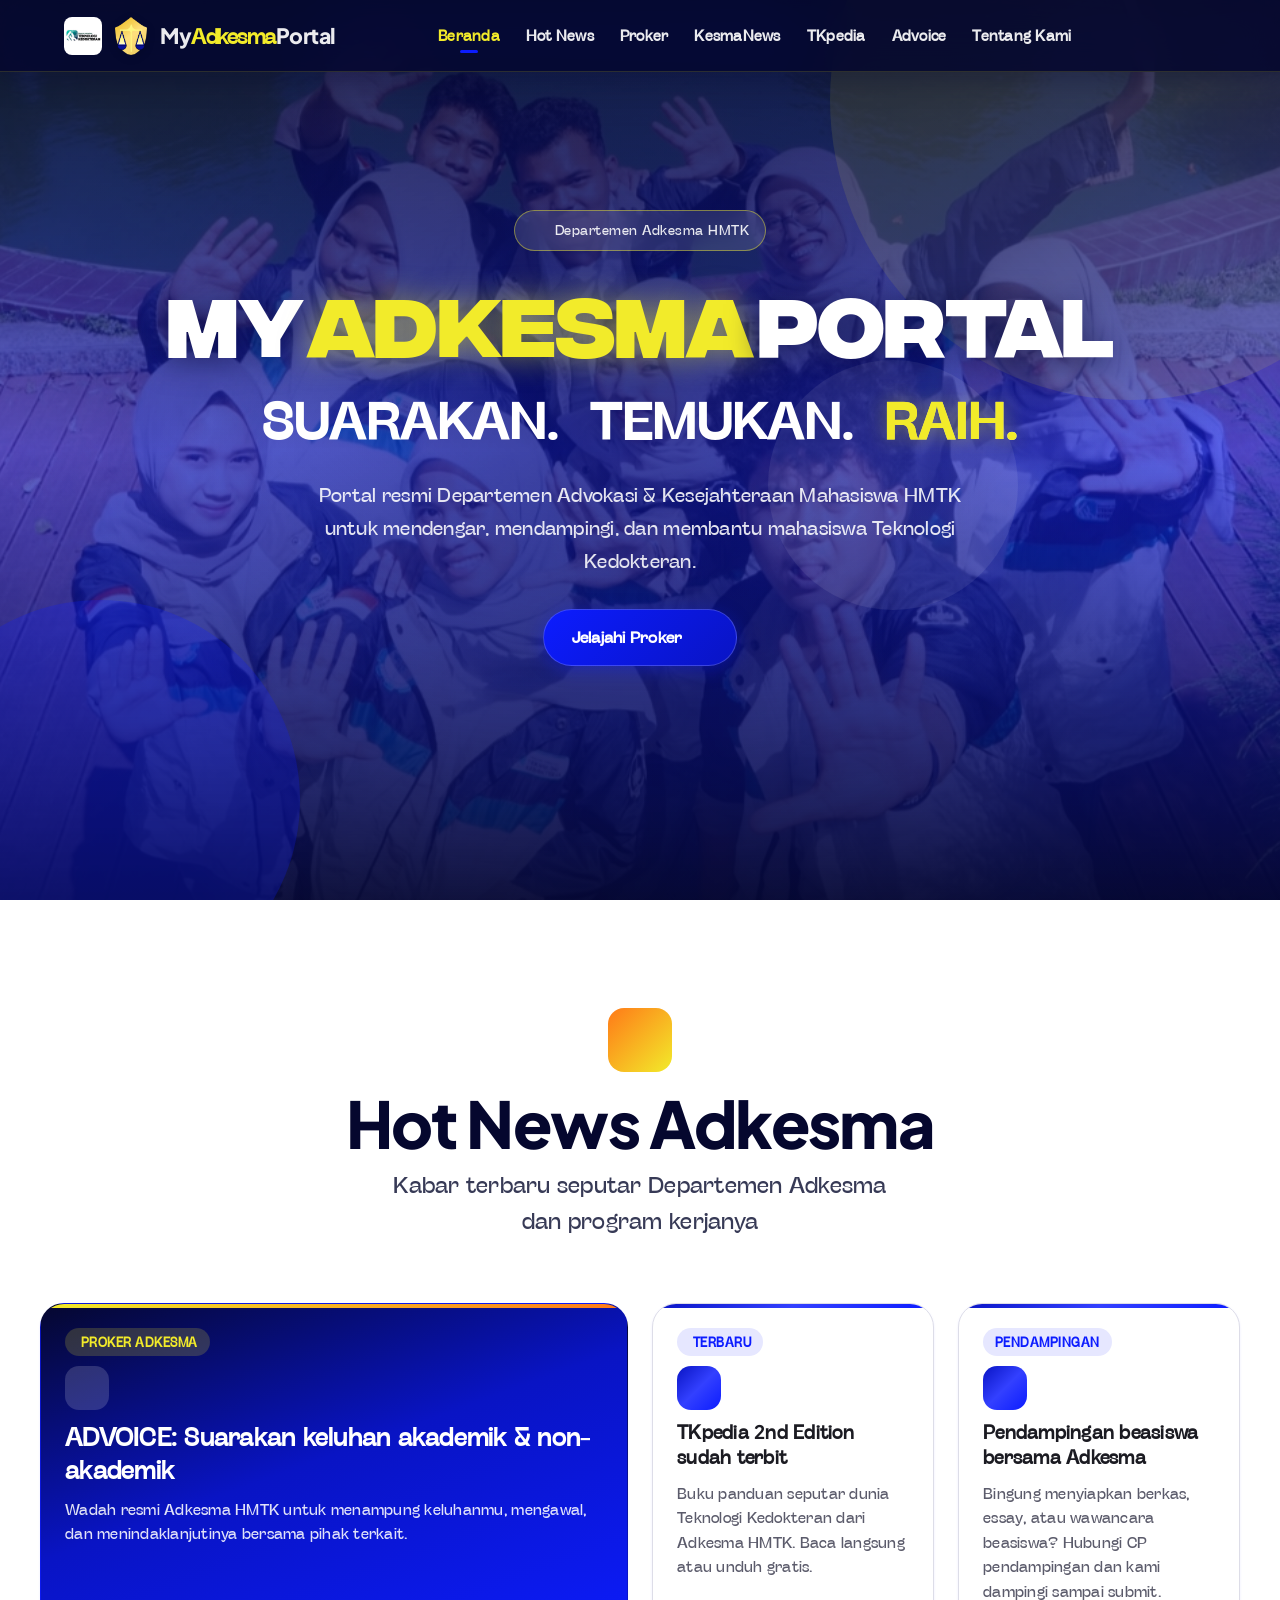
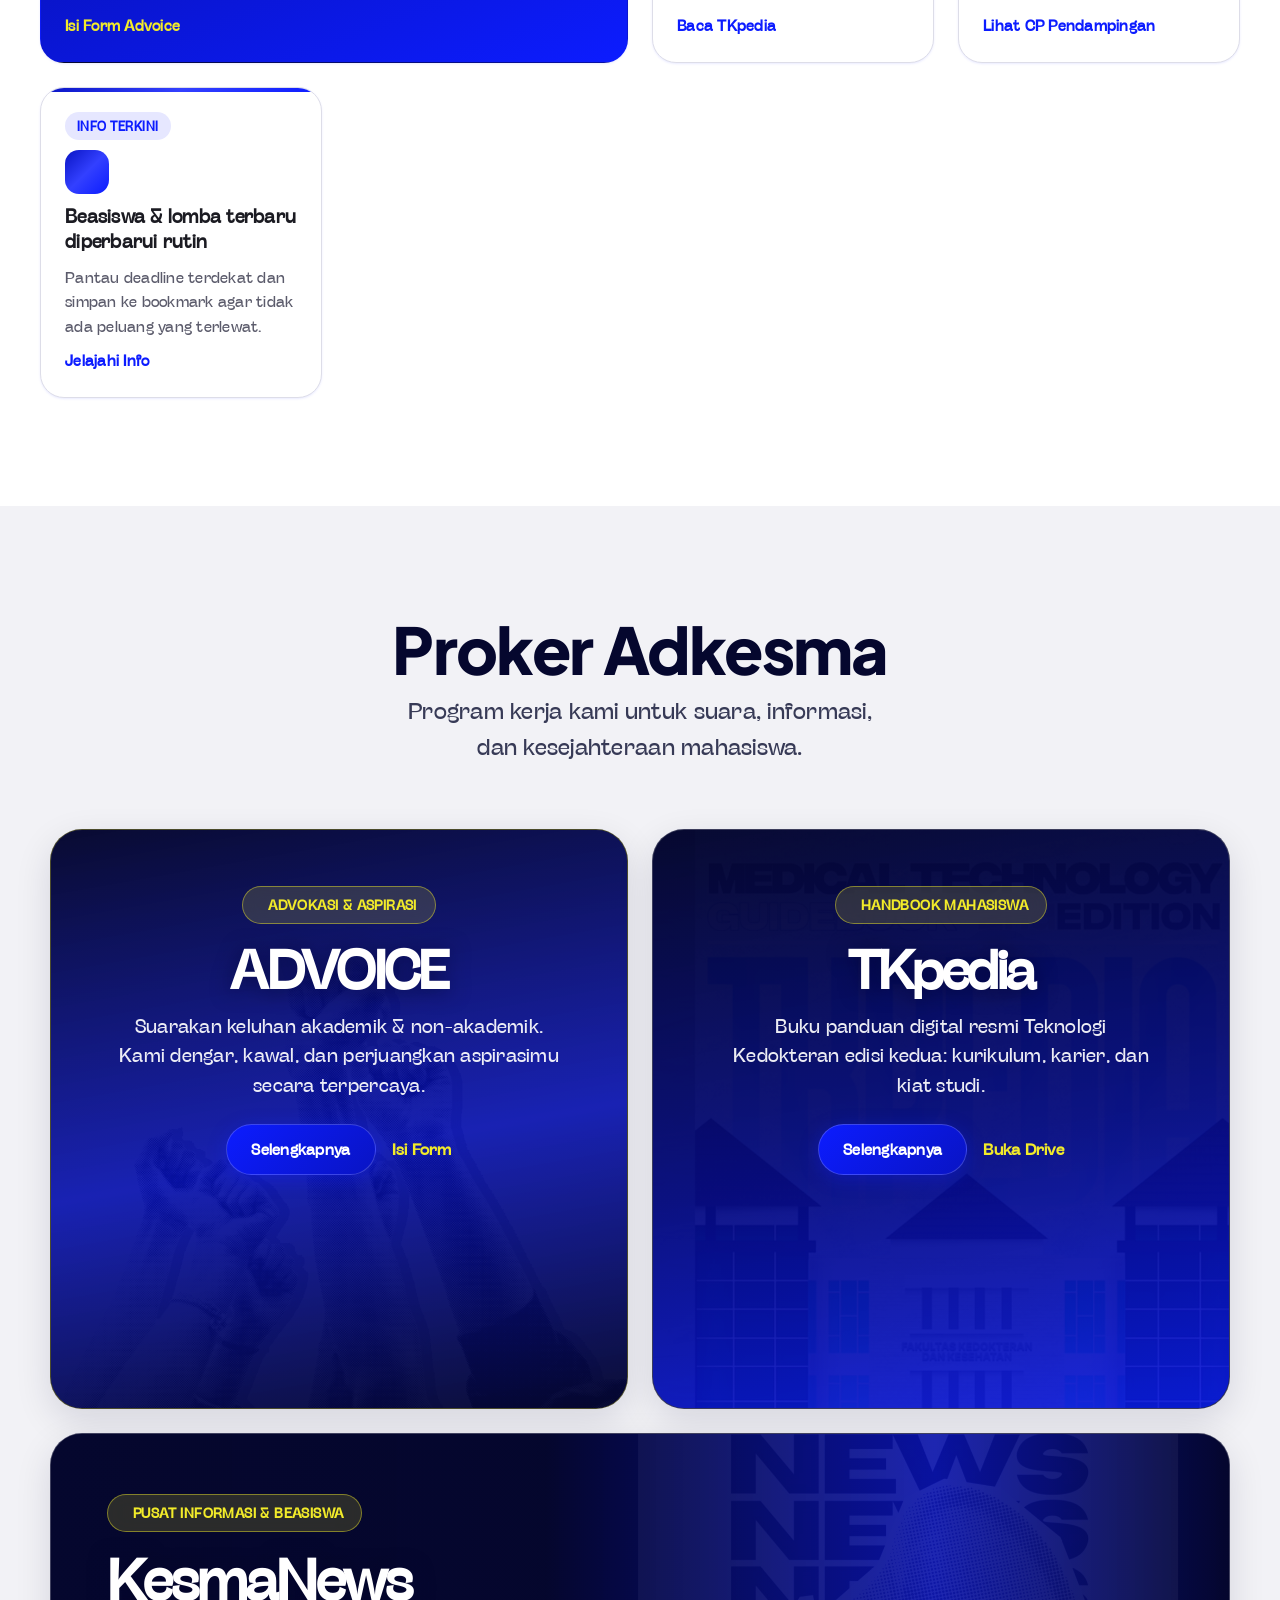
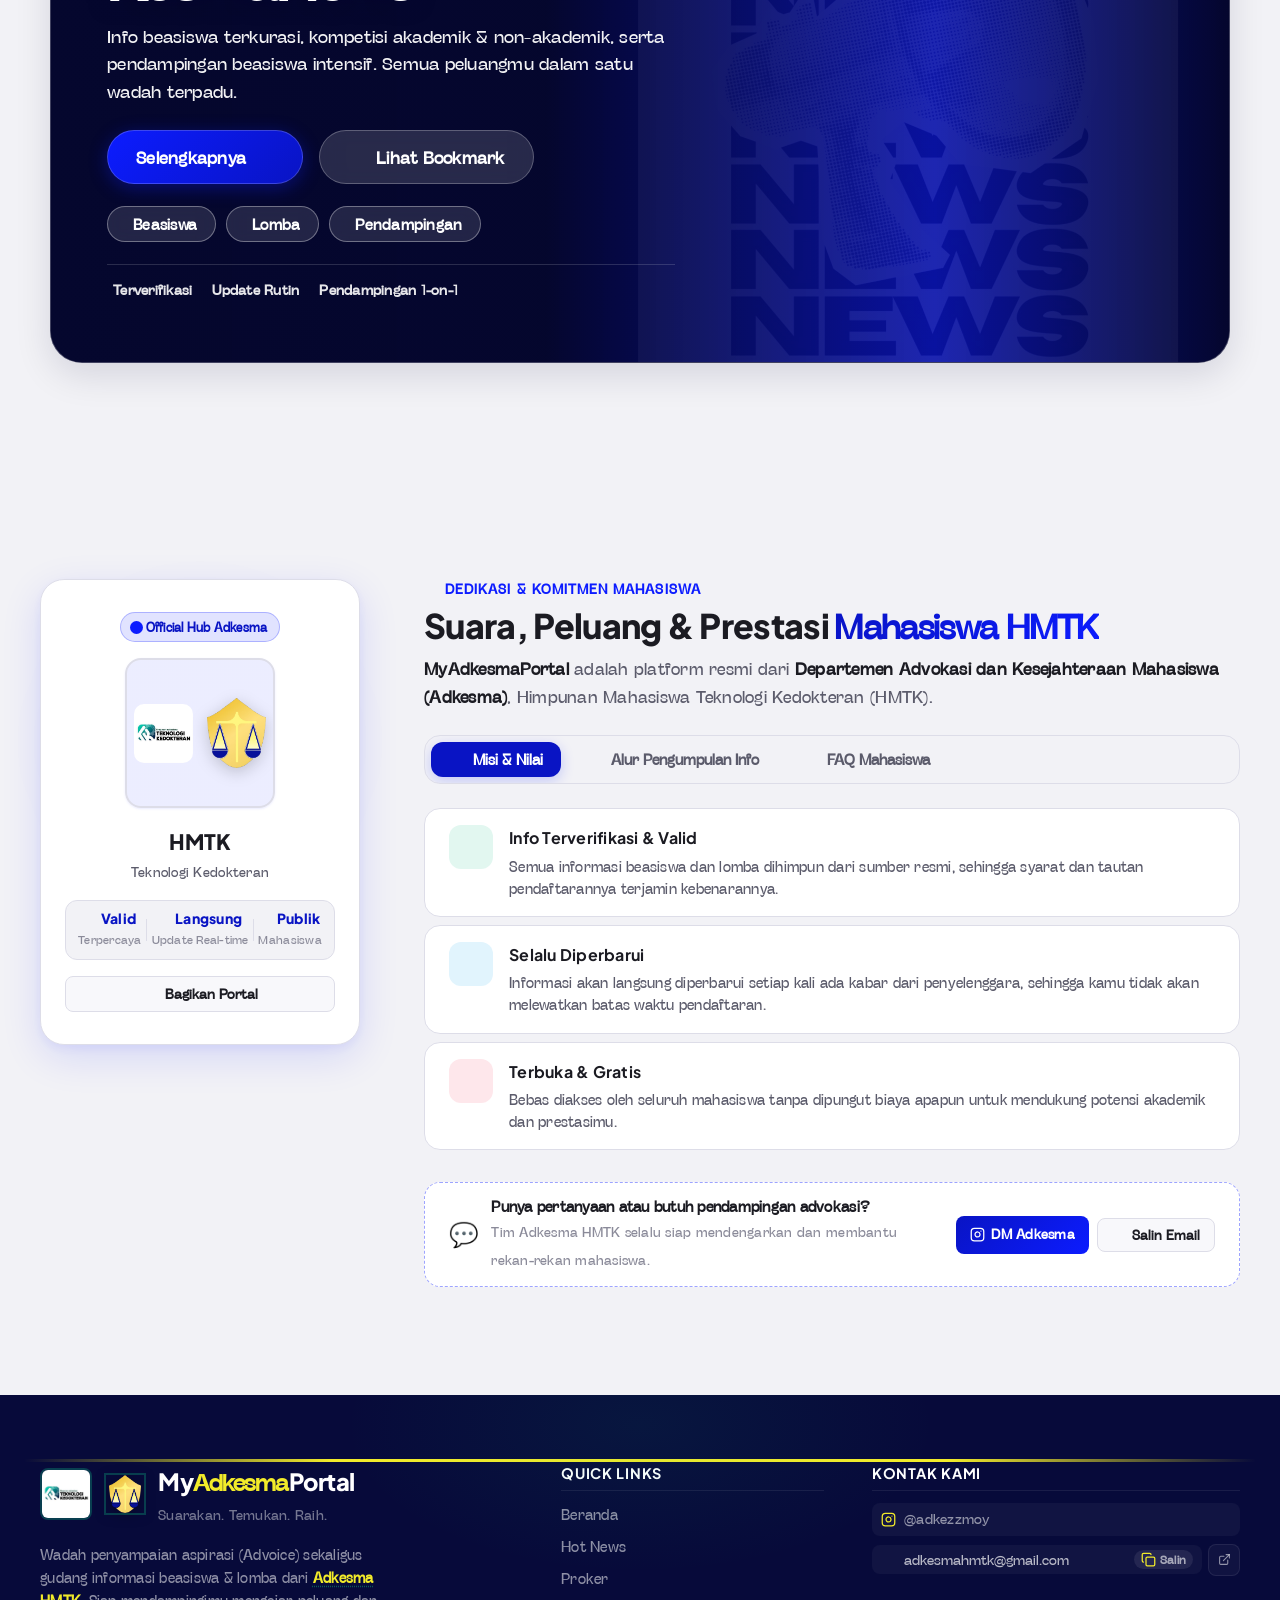
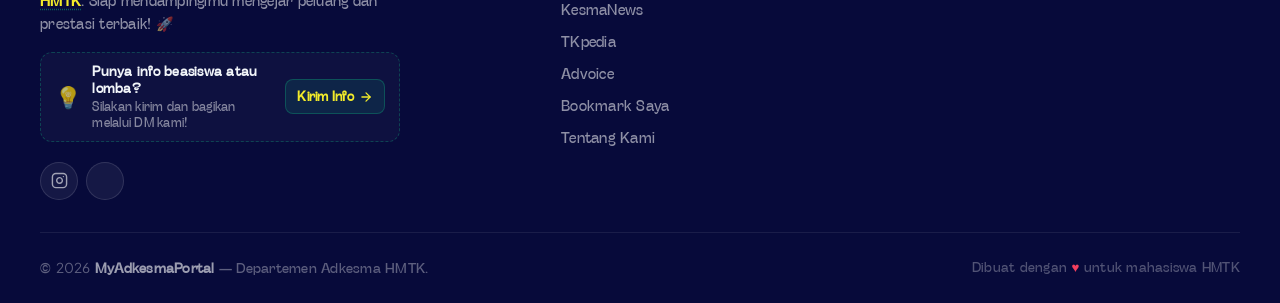
==== commit 702f5f37: "feat(ui): proker cards background gradient artwork, move bookmark to kesmanews, fix light mode text " ====
--- a/index.html
+++ b/index.html
@@ -27,7 +27,7 @@
     <!-- Styles -->
     <link rel="stylesheet" href="style.css?v=3.0.0">
     <link rel="stylesheet" href="extras.css?v=1.0.0">
-    <link rel="stylesheet" href="apple.css?v=2.0.0">
+    <link rel="stylesheet" href="apple.css?v=2.1.0">
 </head>
 <body>
     <!-- ═══════════════════════════════════════════ -->
@@ -47,10 +47,6 @@
                 <a href="kesmanews.html" class="nav-link" data-section="kesmanews">KesmaNews</a>
                 <a href="tkpedia.html" class="nav-link" data-section="tkpedia">TKpedia</a>
                 <a href="advoice.html" class="nav-link nav-link-advoice" data-section="advoice">Advoice</a>
-                <a href="#bookmark" class="nav-link" data-section="bookmark">
-                    Bookmark
-                    <span class="nav-bookmark-badge" id="navBookmarkBadge">0</span>
-                </a>
                 <a href="#tentang" class="nav-link" data-section="tentang">Tentang Kami</a>
             </div>
             <div class="nav-actions">
@@ -148,34 +144,52 @@
                 <p class="section-desc">Program kerja kami untuk suara, informasi, dan kesejahteraan mahasiswa.</p>
             </div>
             <div class="proker-grid">
-                <article class="proker-tile proker-tile--dark" data-proker="ADVOICE">
-                    <span class="proker-badge-top"><i data-lucide="megaphone"></i> Advokasi &amp; Aspirasi</span>
-                    <h3 class="proker-name">ADVOICE</h3>
-                    <p class="proker-tag">Suarakan keluhan akademik &amp; non-akademik. Kami dengar, kawal, dan tindak lanjuti secara aman.</p>
-                    <div class="proker-actions">
-                        <a href="advoice.html" class="btn btn-primary proker-cta" data-proker-target="ADVOICE">Selengkapnya</a>
-                        <a href="https://its.id/m/ADVOICE" target="_blank" rel="noopener noreferrer" class="proker-link">Isi Form</a>
-                    </div>
-                    <img src="assets/advoice-visual.jpg" alt="Ilustrasi Advoice" class="proker-visual" loading="lazy">
+                <!-- Proker 1: ADVOICE (Background: assets/advoice.jpeg) -->
+                <article class="proker-tile proker-tile--advoice" data-proker="ADVOICE">
+                    <div class="proker-bg-layer" style="background-image: url('assets/advoice.jpeg');"></div>
+                    <div class="proker-gradient-overlay"></div>
+                    <div class="proker-content-layer">
+                        <span class="proker-badge-top"><i data-lucide="megaphone"></i> Advokasi &amp; Aspirasi</span>
+                        <h3 class="proker-name">ADVOICE</h3>
+                        <p class="proker-tag">Suarakan keluhan akademik &amp; non-akademik. Kami dengar, kawal, dan perjuangkan aspirasimu secara terpercaya.</p>
+                        <div class="proker-actions">
+                            <a href="advoice.html" class="btn btn-primary proker-cta" data-proker-target="ADVOICE">Selengkapnya</a>
+                            <a href="https://its.id/m/ADVOICE" target="_blank" rel="noopener noreferrer" class="proker-link">Isi Form</a>
+                        </div>
+                    </div>
                 </article>
-                <article class="proker-tile proker-tile--light" data-proker="TKpedia">
-                    <span class="proker-badge-top"><i data-lucide="book-open"></i> Handbook Mahasiswa</span>
-                    <h3 class="proker-name">TKpedia</h3>
-                    <p class="proker-tag">Buku panduan digital Teknologi Kedokteran edisi kedua: kurikulum, karier, dan kiat studi.</p>
-                    <div class="proker-actions">
-                        <a href="tkpedia.html" class="btn btn-primary proker-cta" data-proker-target="TKpedia">Selengkapnya</a>
-                    </div>
-                    <img src="assets/tkpedia-visual.jpg" alt="Ilustrasi TKpedia" class="proker-visual" loading="lazy">
+
+                <!-- Proker 2: TKpedia (Background: assets/TKPedia.jpeg) -->
+                <article class="proker-tile proker-tile--tkpedia" data-proker="TKpedia">
+                    <div class="proker-bg-layer" style="background-image: url('assets/TKPedia.jpeg');"></div>
+                    <div class="proker-gradient-overlay"></div>
+                    <div class="proker-content-layer">
+                        <span class="proker-badge-top"><i data-lucide="book-open"></i> Handbook Mahasiswa</span>
+                        <h3 class="proker-name">TKpedia</h3>
+                        <p class="proker-tag">Buku panduan digital resmi Teknologi Kedokteran edisi kedua: kurikulum, karier, dan kiat studi.</p>
+                        <div class="proker-actions">
+                            <a href="tkpedia.html" class="btn btn-primary proker-cta" data-proker-target="TKpedia">Selengkapnya</a>
+                            <a href="https://drive.google.com/file/d/12N-C6ZmKAg2xVXj3gVrHFyXaAJfZPGd8/view?usp=sharing" target="_blank" rel="noopener noreferrer" class="proker-link">Buka Drive</a>
+                        </div>
+                    </div>
                 </article>
-                <article class="proker-tile proker-tile--blue proker-tile--wide" data-proker="KesmaNews">
+
+                <!-- Proker 3: KesmaNews (Background: assets/kesmanews.jpeg) -->
+                <article class="proker-tile proker-tile--wide proker-tile--kesmanews" data-proker="KesmaNews">
+                    <div class="proker-bg-layer" style="background-image: url('assets/kesmanews.jpeg');"></div>
+                    <div class="proker-gradient-overlay"></div>
                     <div class="proker-wide-content">
                         <span class="proker-badge-top"><i data-lucide="sparkles"></i> Pusat Informasi &amp; Beasiswa</span>
                         <h3 class="proker-name">KesmaNews</h3>
                         <p class="proker-tag">Info beasiswa terkurasi, kompetisi akademik &amp; non-akademik, serta pendampingan beasiswa intensif. Semua peluangmu dalam satu wadah terpadu.</p>
                         <div class="proker-actions">
-                            <a href="kesmanews.html" class="btn btn-primary proker-cta" data-proker-target="KesmaNews">
+                            <a href="kesmanews.html" class="btn btn-primary proker-cta proker-cta-btn" data-proker-target="KesmaNews">
                                 <span>Selengkapnya</span>
                                 <i data-lucide="arrow-right"></i>
+                            </a>
+                            <a href="kesmanews.html#bookmark" class="btn btn-secondary proker-cta-btn">
+                                <i data-lucide="bookmark"></i>
+                                <span>Lihat Bookmark</span>
                             </a>
                         </div>
                         <div class="proker-chips">
@@ -189,95 +203,19 @@
                             <span class="proker-feat-pill"><i data-lucide="shield-check"></i> Pendampingan 1-on-1</span>
                         </div>
                     </div>
-                    <div class="proker-wide-visual-wrap">
-                        <div class="proker-floating-chip chip-top">
-                            <i data-lucide="award"></i>
-                            <span>Beasiswa &amp; Prestasi</span>
-                        </div>
-                        <img src="assets/kesmanews-visual.jpg" alt="Ilustrasi KesmaNews" class="proker-visual proker-visual--wide" loading="lazy">
-                        <div class="proker-floating-chip chip-bottom">
-                            <i data-lucide="trophy"></i>
-                            <span>Kompetisi Nasional</span>
-                        </div>
-                    </div>
                 </article>
             </div>
         </div>
     </section>
 
-
-
-    <!-- ═══════════════════════════════════════════ -->
-    <!-- BOOKMARK SECTION                            -->
-    <!-- ═══════════════════════════════════════════ -->
-    <section class="section" id="bookmark">
-        <div class="section-container">
-            <div class="section-header reveal">
-                <div class="section-icon-wrapper" style="background: linear-gradient(135deg, #F2EB2A, #E0D27A); color: #222222;">
-                    <i data-lucide="bookmark"></i>
-                </div>
-                <h2 class="section-title">Bookmark Saya</h2>
-                <p class="section-desc">Simpan info beasiswa &amp; lomba incaranmu agar batas waktu pendaftarannya tidak terlewat</p>
-            </div>
-
-            <!-- Bookmark Collections / Folder Hub (TikTok-style) -->
-            <div class="bookmark-collections-section hidden" id="bookmarkCollectionsSection">
-                <div class="collections-header">
-                    <span class="collections-title"><i data-lucide="folders"></i> Folder Koleksi</span>
-                    <button type="button" class="btn-create-folder" id="btnOpenNewFolderModal">
-                        <i data-lucide="folder-plus"></i>
-                        <span>+ Folder Baru</span>
-                    </button>
-                </div>
-                <div class="collections-tabs-bar" id="collectionsTabsBar">
-                    <!-- Dynamic collection folder tabs -->
-                </div>
-            </div>
-
-            <!-- Bookmark Toolbar (Filter Tabs + Clear All) -->
-            <div class="watchlist-toolbar hidden" id="watchlistToolbar">
-                <div class="watchlist-filter-tabs">
-                    <button type="button" class="watchlist-filter-btn active" data-filter="all" id="filterBtnAll">
-                        Semua <span class="filter-count" id="countAll">0</span>
-                    </button>
-                    <button type="button" class="watchlist-filter-btn" data-filter="beasiswa" id="filterBtnBeasiswa">
-                        🎓 Beasiswa <span class="filter-count" id="countBeasiswa">0</span>
-                    </button>
-                    <button type="button" class="watchlist-filter-btn" data-filter="lomba" id="filterBtnLomba">
-                        🏆 Lomba <span class="filter-count" id="countLomba">0</span>
-                    </button>
-                </div>
-                <button type="button" class="btn-clear-watchlist" id="btnClearWatchlist" title="Hapus semua bookmark tersimpan">
-                    <i data-lucide="trash-2"></i>
-                    <span>Hapus Semua</span>
-                </button>
-            </div>
-
-            <!-- Watchlist grid -->
-            <div class="watchlist-grid" id="watchlistGrid"></div>
-
-            <!-- Enhanced Empty state -->
-            <div class="watchlist-empty" id="watchlistEmpty">
-                <div class="watchlist-empty-card">
-                    <div class="watchlist-empty-icon-wrap">
-                        <i data-lucide="bookmark-plus"></i>
-                    </div>
-                    <h3>Belum Ada Bookmark Tersimpan</h3>
-                    <p>Tandai peluang atau kompetisi yang ingin kamu ikuti dengan mengklik ikon <strong>🔖 Simpan</strong> pada setiap kartunya.</p>
-                    <div class="watchlist-empty-actions">
-                        <a href="kesmanews.html#beasiswa" class="btn-empty-explore btn-explore-beasiswa">
-                            <i data-lucide="graduation-cap"></i>
-                            <span>Jelajahi Beasiswa</span>
-                        </a>
-                        <a href="kesmanews.html#lomba" class="btn-empty-explore btn-explore-lomba">
-                            <i data-lucide="trophy"></i>
-                            <span>Jelajahi Lomba</span>
-                        </a>
-                    </div>
-                </div>
-            </div>
-        </div>
-    </section>
+    <!-- Hidden element placeholder agar script app.js tidak error bila dijalankan di index.html -->
+    <div id="bookmark" hidden aria-hidden="true">
+        <div id="bookmarkCollectionsSection" class="hidden"></div>
+        <div id="collectionsTabsBar" class="hidden"></div>
+        <div id="watchlistToolbar" class="hidden"></div>
+        <div id="watchlistGrid" class="hidden"></div>
+        <div id="watchlistEmpty" class="hidden"></div>
+    </div>
 
     <!-- ═══════════════════════════════════════════ -->
     <!-- TENTANG KAMI SECTION                        -->
@@ -586,7 +524,7 @@
                     <a href="kesmanews.html">KesmaNews</a>
                     <a href="tkpedia.html">TKpedia</a>
                     <a href="advoice.html">Advoice</a>
-                    <a href="index.html#bookmark">Bookmark Saya</a>
+                    <a href="kesmanews.html#bookmark">Bookmark Saya</a>
                     <a href="index.html#tentang">Tentang Kami</a>
                 </div>
 
@@ -746,6 +684,6 @@
 
     <script src="app.js?v=2.5.1"></script>
     <script src="extras.js?v=1.0.0"></script>
-    <script src="apple.js?v=2.0.0"></script>
+    <script src="apple.js?v=2.1.0"></script>
 </body>
 </html>
--- a/apple.css
+++ b/apple.css
@@ -31,10 +31,10 @@
 
 /* ─── Navbar: Glassmorphic GSM Midnight Blue Blur ───────────── */
 .navbar {
-    background: rgba(5, 7, 46, 0.85) !important;
+    background: rgba(5, 7, 46, 0.88) !important;
     backdrop-filter: saturate(180%) blur(20px) !important;
     -webkit-backdrop-filter: saturate(180%) blur(20px) !important;
-    border-bottom: 1px solid rgba(242, 235, 42, 0.15) !important;
+    border-bottom: 1px solid rgba(242, 235, 42, 0.16) !important;
     box-shadow: 0 4px 30px rgba(5, 7, 46, 0.35) !important;
 }
 .navbar .nav-title,
@@ -46,7 +46,7 @@
 .navbar .nav-link:hover,
 .navbar .nav-link.active { color: var(--gsm-lemon, #F2EB2A) !important; }
 
-/* ─── Panel Generik (GSM Mist & GSM Midnight Navy) ──────────── */
+/* ─── Panel Generik & Kontras Mode Terang (Issue 3 Fix) ───────── */
 .section {
     padding-block: clamp(72px, 12vh, 130px) !important;
 }
@@ -54,24 +54,30 @@
 .ap-dark  { background: var(--gsm-navy-dark) !important; color: #f5f5f7; }
 [data-theme="dark"] .ap-light { background: #0c0e24 !important; color: #f5f5f7; }
 
-.ap-dark .section-title,
-.ap-dark .tkpedia-title,
-.ap-dark .tkpedia-lead,
-.ap-dark .tkpedia-points li,
-.ap-dark .tkpedia-title small { color: #f5f5f7 !important; }
-.ap-dark .section-desc,
-.ap-dark .tkpedia-lead { color: #b6b9db !important; }
-
+/* Judul & Deskripsi Section: Kontras Tinggi di Mode Terang */
 .section-header { text-align: center; max-width: 820px; margin-inline: auto; }
 .section-title {
     font-size: clamp(2.2rem, 5.5vw, 3.8rem) !important;
     font-weight: 800 !important;
     letter-spacing: -0.025em;
     line-height: 1.08;
+    color: #05072E !important;
 }
 .section-desc {
     font-size: clamp(1.02rem, 1.8vw, 1.35rem) !important;
-    color: #555b77;
+    color: #373A56 !important;
+    line-height: 1.6;
+}
+
+/* Penyesuaian saat mode gelap atau panel ap-dark */
+[data-theme="dark"] .section-title,
+.ap-dark .section-title,
+.page-hero-dark .section-title {
+    color: #ffffff !important;
+}
+[data-theme="dark"] .section-desc,
+.ap-dark .section-desc {
+    color: #CBD0F5 !important;
 }
 
 /* Tombol Apple Pil diselaraskan dengan GSM Ultramarine & Lemon */
@@ -88,7 +94,19 @@
     transform: scale(1.04) !important;
     box-shadow: 0 8px 24px rgba(12, 28, 255, 0.5) !important;
 }
-.btn-secondary, .btn-outline { border-radius: 999px !important; }
+.btn-secondary {
+    border-radius: 999px !important;
+    background: rgba(255, 255, 255, 0.14) !important;
+    color: #ffffff !important;
+    border: 1px solid rgba(255, 255, 255, 0.25) !important;
+    backdrop-filter: blur(10px) !important;
+    transition: background 0.25s, transform 0.25s var(--ap-ease) !important;
+}
+.btn-secondary:hover {
+    background: rgba(255, 255, 255, 0.24) !important;
+    transform: scale(1.03) !important;
+}
+.btn-outline { border-radius: 999px !important; }
 
 /* ─── HERO SECTION: Kembalikan GSM Blue Gradient & Centering Presisi ─ */
 .hero {
@@ -122,7 +140,6 @@
     z-index: 1 !important;
 }
 
-/* Hero Container: Lebar lega agar tidak overflow ke kanan */
 .hero-container {
     position: relative !important;
     z-index: 3 !important;
@@ -137,7 +154,6 @@
     text-align: center !important;
 }
 
-/* Badge Hero */
 .hero-badge {
     margin-inline: auto !important;
     border-color: rgba(242, 235, 42, 0.45) !important;
@@ -177,7 +193,6 @@
     padding-inline: 0.05em !important;
 }
 
-/* Subtitle & Tagline Center */
 .hero-subtitle, .hero-tagline {
     width: 100% !important;
     max-width: 820px !important;
@@ -243,100 +258,112 @@
 }
 .ap-stagger.visible > * { opacity: 1; transform: none; }
 
-/* ─── Grid Proker (Apple Layout + GSM Palette) ───────────────── */
+/* ═══════════════════════════════════════════════════════════════
+   FIX ISSUE 4: PROKER CARDS DENGAN GAMBAR BACKGROUND & GRADASI
+   Menggunakan gambar resmi: assets/advoice.jpeg, assets/TKPedia.jpeg,
+   assets/kesmanews.jpeg secara cinematic dengan gradient blend.
+   ═══════════════════════════════════════════════════════════════ */
+
 .proker-grid {
     display: grid;
     grid-template-columns: repeat(2, 1fr);
-    gap: 22px;
+    gap: 24px;
     max-width: 1180px;
     margin: clamp(32px, 5vh, 60px) auto 0;
 }
 
 .proker-tile {
     position: relative;
-    display: flex;
-    flex-direction: column;
-    align-items: center;
-    text-align: center;
-    padding: clamp(36px, 4.5vw, 52px) clamp(24px, 3.5vw, 40px) 0;
-    min-height: clamp(480px, 58vw, 590px);
-    border-radius: 30px;
+    border-radius: 32px;
     overflow: hidden;
     isolation: isolate;
+    min-height: clamp(490px, 55vw, 580px);
     transition: transform 0.45s var(--ap-ease), box-shadow 0.45s var(--ap-ease), border-color 0.3s;
-    box-shadow: 0 10px 30px rgba(5, 7, 46, 0.08);
+    box-shadow: 0 12px 36px rgba(5, 7, 46, 0.12);
+    display: flex;
+    flex-direction: column;
 }
 .proker-tile:hover {
     transform: translateY(-6px);
-    box-shadow: 0 20px 45px rgba(5, 7, 46, 0.16);
-}
-
-/* Card 1: ADVOICE (GSM Deep Midnight Navy + Lemon Accent) */
-.proker-tile--dark {
-    background: linear-gradient(150deg, #05072E 0%, #060C8A 55%, #0914C4 100%) !important;
-    color: #ffffff !important;
-    border: 1px solid rgba(242, 235, 42, 0.25) !important;
-}
-.proker-tile--dark .proker-badge-top {
-    background: rgba(242, 235, 42, 0.15);
-    color: var(--gsm-lemon, #F2EB2A);
-    border: 1px solid rgba(242, 235, 42, 0.35);
-}
-.proker-tile--dark .proker-link {
-    color: var(--gsm-lemon, #F2EB2A);
-}
-
-/* Card 2: TKPEDIA (GSM Arctic Mist + Ultramarine Elements) */
-.proker-tile--light {
-    background: #FFFFFF !important;
-    color: #1A1A24 !important;
-    border: 1px solid rgba(12, 28, 255, 0.12) !important;
-    box-shadow: 0 8px 30px rgba(9, 20, 196, 0.06) !important;
-}
-.proker-tile--light .proker-badge-top {
-    background: rgba(12, 28, 255, 0.08);
-    color: var(--gsm-ultramarine, #0914C4);
-    border: 1px solid rgba(12, 28, 255, 0.2);
-}
-.proker-tile--light .proker-tag {
-    color: #555B77 !important;
-}
-
-/* Badge Top Tiap Card */
+    box-shadow: 0 24px 50px rgba(5, 7, 46, 0.25);
+}
+
+/* Background image layer dengan zoom halus saat hover */
+.proker-bg-layer {
+    position: absolute;
+    inset: 0;
+    width: 100%;
+    height: 100%;
+    z-index: 0;
+    background-size: cover;
+    background-repeat: no-repeat;
+    transition: transform 0.8s var(--ap-ease), filter 0.5s;
+    will-change: transform;
+}
+.proker-tile:hover .proker-bg-layer {
+    transform: scale(1.06);
+}
+
+/* Gradient overlay di atas artwork untuk kontras teks maksimal */
+.proker-gradient-overlay {
+    position: absolute;
+    inset: 0;
+    z-index: 1;
+    pointer-events: none;
+}
+
+/* Konten layer di atas gradasi */
+.proker-content-layer {
+    position: relative;
+    z-index: 2;
+    width: 100%;
+    height: 100%;
+    display: flex;
+    flex-direction: column;
+    align-items: center;
+    text-align: center;
+    justify-content: flex-start;
+    padding: clamp(40px, 5vw, 56px) clamp(26px, 3.8vw, 44px);
+    color: #ffffff;
+}
+
+/* Badge kategori di bagian atas kartu */
 .proker-badge-top {
     display: inline-flex;
     align-items: center;
     gap: 7px;
-    padding: 6px 16px;
+    padding: 7px 18px;
     border-radius: 999px;
     font-size: 0.8rem;
     font-weight: 700;
     letter-spacing: 0.4px;
-    margin-bottom: 14px;
+    margin-bottom: 16px;
     text-transform: uppercase;
     position: relative;
     z-index: 2;
+    backdrop-filter: blur(10px);
+    -webkit-backdrop-filter: blur(10px);
 }
 .proker-badge-top svg { width: 14px; height: 14px; }
 
 .proker-name {
-    font-size: clamp(2.2rem, 4.2vw, 3.2rem);
+    font-size: clamp(2.3rem, 4.2vw, 3.3rem);
     font-weight: 800;
     letter-spacing: -0.03em;
     line-height: 1.05;
-    margin: 0 0 12px;
-    color: inherit;
+    margin: 0 0 14px;
+    color: #ffffff !important;
     position: relative;
     z-index: 2;
     transition: transform 0.35s var(--ap-spring), filter 0.35s;
+    text-shadow: 0 2px 20px rgba(5, 7, 46, 0.6);
 }
 .proker-tag {
     max-width: 440px;
-    margin: 0 0 20px;
-    font-size: clamp(0.98rem, 1.5vw, 1.15rem);
-    line-height: 1.5;
-    color: inherit;
-    opacity: 0.9;
+    margin: 0 0 24px;
+    font-size: clamp(1rem, 1.5vw, 1.15rem);
+    line-height: 1.55;
+    color: rgba(255, 255, 255, 0.92) !important;
     position: relative;
     z-index: 2;
 }
@@ -354,67 +381,102 @@
 }
 .proker-link:hover { text-decoration: underline; }
 
-.proker-visual {
-    margin-top: auto;
-    width: min(100%, 540px);
-    max-height: 320px;
-    object-fit: contain;
-    object-position: center bottom;
-    z-index: 1;
-    transition: transform 0.8s var(--ap-ease);
-    -webkit-mask-image: linear-gradient(to bottom, transparent 0, #000 20%);
-    mask-image: linear-gradient(to bottom, transparent 0, #000 20%);
-}
-.proker-tile:hover .proker-visual { transform: scale(1.05); }
-
-/* ─── FIX ISSUE 3: KOTAK KESMANEWS DILEBARKAN (Tidak Patah / Kosong) ── */
-.proker-tile--wide {
+/* ─── KARTU 1: ADVOICE (Background: assets/advoice.jpeg) ──────── */
+.proker-tile--advoice {
+    border: 1px solid rgba(242, 235, 42, 0.3) !important;
+    background: #05072E;
+}
+.proker-tile--advoice .proker-bg-layer {
+    background-position: center bottom;
+    opacity: 0.35;
+    mix-blend-mode: luminosity;
+    filter: contrast(135%) brightness(0.9);
+}
+.proker-tile--advoice .proker-gradient-overlay {
+    background: linear-gradient(170deg, rgba(5, 7, 46, 0.95) 0%, rgba(9, 20, 196, 0.78) 55%, rgba(5, 7, 46, 0.92) 100%);
+}
+.proker-tile--advoice .proker-badge-top {
+    background: rgba(242, 235, 42, 0.16);
+    color: var(--gsm-lemon, #F2EB2A);
+    border: 1px solid rgba(242, 235, 42, 0.45);
+}
+.proker-tile--advoice .proker-link {
+    color: var(--gsm-lemon, #F2EB2A);
+}
+
+/* ─── KARTU 2: TKPEDIA (Background: assets/TKPedia.jpeg) ─────── */
+.proker-tile--tkpedia {
+    border: 1px solid rgba(255, 255, 255, 0.22) !important;
+    background: #05072E;
+}
+.proker-tile--tkpedia .proker-bg-layer {
+    background-position: center 25%;
+    opacity: 0.32;
+    filter: saturate(125%) contrast(110%);
+}
+.proker-tile--tkpedia .proker-gradient-overlay {
+    background: linear-gradient(170deg, rgba(5, 7, 46, 0.95) 0%, rgba(6, 12, 138, 0.85) 55%, rgba(12, 28, 255, 0.78) 100%);
+}
+.proker-tile--tkpedia .proker-badge-top {
+    background: rgba(242, 235, 42, 0.16);
+    color: var(--gsm-lemon, #F2EB2A);
+    border: 1px solid rgba(242, 235, 42, 0.45);
+}
+.proker-tile--tkpedia .proker-link {
+    color: var(--gsm-lemon, #F2EB2A);
+}
+
+/* ─── KARTU 3: KESMANEWS WIDE BANNER (Background: assets/kesmanews.jpeg) ─ */
+.proker-tile--kesmanews {
     grid-column: 1 / -1;
-    min-height: auto;
-    padding: 0 !important;
-    background: linear-gradient(135deg, #05072E 0%, #060C8A 35%, #0914C4 75%, #0C1CFF 100%) !important;
-    color: #ffffff !important;
-    border: 1px solid rgba(255, 255, 255, 0.18) !important;
-    display: grid !important;
-    grid-template-columns: 1.15fr 1fr;
-    align-items: stretch !important;
-    text-align: left !important;
-    position: relative;
-}
-
-.proker-wide-content {
+    min-height: clamp(450px, 44vw, 530px);
+    border: 1px solid rgba(255, 255, 255, 0.24) !important;
+    background: #05072E;
     display: flex;
     flex-direction: column;
     justify-content: center;
+}
+.proker-tile--kesmanews .proker-bg-layer {
+    background-position: right 8% center;
+    background-size: 540px auto;
+    opacity: 0.36;
+    mix-blend-mode: luminosity;
+    filter: contrast(125%);
+}
+.proker-tile--kesmanews .proker-gradient-overlay {
+    background: linear-gradient(90deg, rgba(5, 7, 46, 0.98) 0%, rgba(5, 7, 46, 0.92) 42%, rgba(9, 20, 196, 0.75) 75%, rgba(5, 7, 46, 0.88) 100%);
+}
+.proker-tile--kesmanews .proker-wide-content {
+    position: relative;
+    z-index: 2;
+    max-width: 680px;
+    padding: clamp(38px, 5vw, 56px) clamp(30px, 4.5vw, 56px);
+    display: flex;
+    flex-direction: column;
     align-items: flex-start;
     text-align: left;
-    padding: clamp(36px, 5vw, 56px) clamp(30px, 4.5vw, 56px);
-    position: relative;
-    z-index: 3;
-}
-
-.proker-tile--wide .proker-badge-top {
+    color: #ffffff;
+}
+.proker-tile--kesmanews .proker-badge-top {
     background: rgba(242, 235, 42, 0.16);
     color: var(--gsm-lemon, #F2EB2A);
-    border: 1px solid rgba(242, 235, 42, 0.4);
+    border: 1px solid rgba(242, 235, 42, 0.45);
     margin-bottom: 16px;
 }
-
-.proker-tile--wide .proker-name {
+.proker-tile--kesmanews .proker-name {
     font-size: clamp(2.4rem, 4.5vw, 3.6rem);
     margin-bottom: 14px;
-}
-
-.proker-tile--wide .proker-tag {
-    max-width: 540px;
+    color: #ffffff !important;
+}
+.proker-tile--kesmanews .proker-tag {
+    max-width: 580px;
     margin: 0 0 24px;
     font-size: clamp(1rem, 1.4vw, 1.18rem);
     line-height: 1.55;
-    opacity: 0.95;
-}
-
-.proker-tile--wide .proker-actions {
-    margin-bottom: 20px;
+    color: rgba(255, 255, 255, 0.95) !important;
+}
+.proker-tile--kesmanews .proker-actions {
+    margin-bottom: 22px;
 }
 
 .proker-cta-btn {
@@ -430,7 +492,7 @@
     display: flex;
     flex-wrap: wrap;
     gap: 10px;
-    margin-bottom: 24px;
+    margin-bottom: 22px;
     position: relative;
     z-index: 3;
 }
@@ -463,7 +525,7 @@
     flex-wrap: wrap;
     gap: 14px;
     padding-top: 14px;
-    border-top: 1px solid rgba(255, 255, 255, 0.12);
+    border-top: 1px solid rgba(255, 255, 255, 0.15);
     width: 100%;
 }
 .proker-feat-pill {
@@ -472,97 +534,39 @@
     gap: 6px;
     font-size: 0.82rem;
     font-weight: 600;
-    color: rgba(255, 255, 255, 0.85);
+    color: rgba(255, 255, 255, 0.9);
 }
 .proker-feat-pill svg { width: 14px; height: 14px; color: var(--gsm-lemon, #F2EB2A); }
 
-/* Kolom Visual Kanan Kartu Lebar (Mengisi sisi kanan sampai pinggir) */
-.proker-wide-visual-wrap {
-    position: relative;
-    display: flex;
-    align-items: flex-end;
-    justify-content: center;
-    overflow: hidden;
-    min-height: 420px;
-    background: radial-gradient(circle at 60% 60%, rgba(12, 28, 255, 0.45), transparent 70%);
-}
-.proker-visual--wide {
-    width: 100% !important;
-    max-width: 480px !important;
-    max-height: 380px !important;
-    object-fit: contain;
-    margin: auto auto 0 !important;
-    z-index: 1;
-    transform-origin: center bottom;
-    transition: transform 0.8s var(--ap-ease);
-    -webkit-mask-image: none !important;
-    mask-image: none !important;
-}
-.proker-tile--wide:hover .proker-visual--wide {
-    transform: scale(1.06) translateY(-4px);
-}
-
-/* Floating Glass Badges di atas Visual */
-.proker-floating-chip {
-    position: absolute;
-    display: inline-flex;
-    align-items: center;
-    gap: 8px;
-    padding: 8px 16px;
-    border-radius: 999px;
-    background: rgba(5, 7, 46, 0.75);
-    backdrop-filter: blur(14px);
-    -webkit-backdrop-filter: blur(14px);
-    border: 1px solid rgba(242, 235, 42, 0.35);
-    color: #ffffff;
-    font-size: 0.82rem;
-    font-weight: 700;
-    box-shadow: 0 10px 25px rgba(0, 0, 0, 0.3);
-    z-index: 3;
-    pointer-events: none;
-    animation: apFloat 4s ease-in-out infinite alternate;
-}
-.proker-floating-chip svg { width: 14px; height: 14px; color: var(--gsm-lemon, #F2EB2A); }
-.proker-floating-chip.chip-top {
-    top: 36px;
-    right: 36px;
-}
-.proker-floating-chip.chip-bottom {
-    bottom: 36px;
-    left: 24px;
-    animation-delay: 2s;
-}
-@keyframes apFloat {
-    0% { transform: translateY(0); }
-    100% { transform: translateY(-8px); }
-}
-
 @media (max-width: 900px) {
-    .proker-tile--wide {
+    .proker-grid {
         grid-template-columns: 1fr;
     }
-    .proker-wide-content {
+    .proker-tile--kesmanews .proker-bg-layer {
+        background-position: center bottom;
+        background-size: 340px auto;
+    }
+    .proker-tile--kesmanews .proker-gradient-overlay {
+        background: linear-gradient(180deg, rgba(5, 7, 46, 0.97) 0%, rgba(9, 20, 196, 0.85) 60%, rgba(5, 7, 46, 0.95) 100%);
+    }
+    .proker-tile--kesmanews .proker-wide-content {
         align-items: center;
         text-align: center;
-        padding: 36px 24px 20px;
-    }
-    .proker-tile--wide .proker-tag {
+        padding: 36px 24px;
+        max-width: 100%;
+    }
+    .proker-tile--kesmanews .proker-tag {
         margin-inline: auto;
     }
     .proker-wide-pills {
         justify-content: center;
     }
-    .proker-wide-visual-wrap {
-        min-height: 280px;
-    }
-    .proker-grid {
-        grid-template-columns: 1fr;
-    }
-}
-
-/* ─── FIX ISSUE 1: KINETIC CLICK TRANSITION & APPLE TITLE MORPH ANIMATION ─ */
-
-/* 1) Animasi Reveal Judul di Halaman Khusus (Apple Keynote Fluid Morph) */
+}
+
+/* ═══════════════════════════════════════════════════════════════
+   FIX ISSUE 1: KINETIC CLICK TRANSITION & APPLE TITLE MORPH ANIMATION
+   ═══════════════════════════════════════════════════════════════ */
+
 .page-hero-title {
     font-size: clamp(3rem, 9vw, 6rem);
     font-weight: 800;
@@ -598,7 +602,6 @@
     }
 }
 
-/* Morph Accent Text Pop (misal: "VOICE" di ADVOICE, "pedia" di TKpedia) */
 .page-hero-title span {
     display: inline-block;
     color: var(--gsm-lemon, #F2EB2A) !important;
@@ -628,7 +631,7 @@
     }
 }
 
-/* 2) Card Click Transition Active Effect */
+/* Card Click Transition Active Effect */
 .proker-tile.is-activating {
     transform: scale(0.98) !important;
     transition: transform 0.25s var(--ap-ease) !important;
@@ -723,7 +726,10 @@
     gap: 10px;
 }
 .product-subnav-link {
-    color: rgba(255, 255, 255, 0.75) !important;
+    display: inline-flex;
+    align-items: center;
+    gap: 6px;
+    color: rgba(255, 255, 255, 0.78) !important;
     text-decoration: none;
     font-size: 0.88rem;
     font-weight: 600;
@@ -752,14 +758,6 @@
 .product-subnav-btn:hover {
     background: linear-gradient(135deg, #3340FF 0%, #0C1CFF 100%) !important;
     transform: scale(1.03);
-}
-.product-subnav-btn-secondary {
-    background: rgba(255, 255, 255, 0.14) !important;
-    color: #ffffff !important;
-    border: 1px solid rgba(255, 255, 255, 0.2);
-}
-.product-subnav-btn-secondary:hover {
-    background: rgba(255, 255, 255, 0.24) !important;
 }
 
 /* ─── Dedicated Page Heroes diselaraskan dengan GSM ──────────── */
@@ -805,7 +803,7 @@
 .page-hero-subtitle {
     font-size: clamp(1rem, 1.8vw, 1.25rem);
     line-height: 1.6;
-    color: rgba(255, 255, 255, 0.85) !important;
+    color: rgba(255, 255, 255, 0.88) !important;
     max-width: 660px;
     margin-bottom: 30px;
 }
@@ -829,6 +827,9 @@
     background: linear-gradient(160deg, #05072E 0%, #060C8A 50%, #0914C4 100%) !important;
     color: #ffffff !important;
 }
+.page-hero-dark .page-hero-title span {
+    color: var(--gsm-lemon, #F2EB2A) !important;
+}
 
 .page-hero-kesmanews {
     background: linear-gradient(160deg, #05072E 0%, #060C8A 45%, #0914C4 85%, #0C1CFF 100%) !important;
@@ -836,6 +837,183 @@
 }
 .page-hero-kesmanews .page-hero-title span {
     color: var(--gsm-lemon, #F2EB2A) !important;
+}
+
+.page-hero-quickpills {
+    display: flex;
+    flex-wrap: wrap;
+    justify-content: center;
+    gap: 10px;
+    margin-top: 10px;
+}
+.hero-quickpill {
+    display: inline-flex;
+    align-items: center;
+    gap: 8px;
+    padding: 10px 20px;
+    border-radius: 999px;
+    background: rgba(255, 255, 255, 0.12);
+    backdrop-filter: blur(12px);
+    -webkit-backdrop-filter: blur(12px);
+    border: 1px solid rgba(255, 255, 255, 0.25);
+    color: #ffffff !important;
+    text-decoration: none;
+    font-size: 0.92rem;
+    font-weight: 600;
+    transition: transform 0.25s, border-color 0.25s, background 0.25s;
+}
+.hero-quickpill:hover {
+    transform: translateY(-3px);
+    background: rgba(255, 255, 255, 0.24);
+    border-color: var(--gsm-lemon, #F2EB2A);
+    color: var(--gsm-lemon, #F2EB2A) !important;
+}
+.hero-quickpill svg { width: 16px; height: 16px; color: var(--gsm-lemon, #F2EB2A); }
+
+/* ─── KONTRAST TINGGI DI ADVOICE & DETAIL (Issue 3 Fix) ───────── */
+.advoice-steps-title {
+    text-align: center;
+    font-family: var(--font-heading);
+    font-size: clamp(1.6rem, 3.2vw, 2.3rem);
+    font-weight: 800;
+    color: #05072E !important;
+    margin-bottom: clamp(24px, 4vh, 40px);
+}
+[data-theme="dark"] .advoice-steps-title {
+    color: #ffffff !important;
+}
+
+.advoice-categories {
+    display: grid;
+    grid-template-columns: repeat(auto-fit, minmax(300px, 1fr));
+    gap: 24px;
+    max-width: 1080px;
+    margin: 0 auto;
+}
+.advoice-cat-card {
+    background: #ffffff !important;
+    border: 1px solid rgba(9, 20, 196, 0.12) !important;
+    box-shadow: 0 10px 30px rgba(5, 7, 46, 0.06) !important;
+    border-radius: 28px !important;
+    padding: 36px 30px !important;
+    transition: transform 0.4s var(--ap-ease), box-shadow 0.4s;
+}
+.advoice-cat-card:hover {
+    transform: translateY(-4px);
+    box-shadow: 0 18px 40px rgba(5, 7, 46, 0.12) !important;
+}
+.advoice-cat-card h3 {
+    color: #05072E !important;
+    font-size: 1.35rem;
+    margin-bottom: 12px;
+}
+.advoice-cat-card p {
+    color: #373A56 !important;
+    font-size: 0.96rem;
+    line-height: 1.65;
+}
+.advoice-cat-icon {
+    width: 52px;
+    height: 52px;
+    border-radius: 16px;
+    background: rgba(12, 28, 255, 0.1);
+    color: var(--gsm-ultramarine, #0914C4);
+    display: grid;
+    place-items: center;
+    margin-bottom: 20px;
+}
+.advoice-cat-icon svg { width: 24px; height: 24px; }
+
+.advoice-steps-grid {
+    display: grid;
+    grid-template-columns: repeat(auto-fit, minmax(230px, 1fr));
+    gap: 20px;
+    max-width: 1180px;
+    margin: 0 auto;
+}
+.advoice-step {
+    background: #ffffff !important;
+    border: 1px solid rgba(9, 20, 196, 0.12) !important;
+    border-radius: 28px !important;
+    box-shadow: 0 10px 30px rgba(5, 7, 46, 0.06) !important;
+    padding: 32px 26px !important;
+    text-align: left;
+    transition: transform 0.4s var(--ap-ease), box-shadow 0.4s;
+}
+.advoice-step:hover {
+    transform: translateY(-4px);
+    box-shadow: 0 18px 40px rgba(5, 7, 46, 0.12) !important;
+}
+.advoice-step-num {
+    display: inline-flex;
+    align-items: center;
+    justify-content: center;
+    width: 44px;
+    height: 44px;
+    border-radius: 14px;
+    background: rgba(242, 235, 42, 0.22) !important;
+    border: 1px solid rgba(242, 235, 42, 0.6) !important;
+    color: #05072E !important;
+    font-weight: 800 !important;
+    font-size: 1.1rem;
+    margin-bottom: 18px;
+}
+.advoice-step h4 {
+    font-size: 1.15rem;
+    color: #05072E !important;
+    margin-bottom: 10px;
+    font-weight: 700;
+}
+.advoice-step p {
+    font-size: 0.92rem;
+    color: #373A56 !important;
+    line-height: 1.6;
+}
+
+[data-theme="dark"] .advoice-cat-card,
+[data-theme="dark"] .advoice-step {
+    background: #0f1230 !important;
+    border-color: rgba(255, 255, 255, 0.12) !important;
+}
+[data-theme="dark"] .advoice-cat-card h3,
+[data-theme="dark"] .advoice-step h4 {
+    color: #ffffff !important;
+}
+[data-theme="dark"] .advoice-cat-card p,
+[data-theme="dark"] .advoice-step p {
+    color: #CBD0F5 !important;
+}
+
+/* ─── BOOKMARK SECTION DI KESMANEWS ──────────────────────────── */
+.watchlist-empty-card {
+    background: #ffffff !important;
+    border: 1px solid rgba(9, 20, 196, 0.12) !important;
+    box-shadow: 0 12px 36px rgba(5, 7, 46, 0.08) !important;
+    border-radius: 30px !important;
+    padding: clamp(36px, 5vw, 60px) 24px !important;
+    text-align: center;
+    max-width: 680px;
+    margin: 0 auto;
+}
+.watchlist-empty-card h3 {
+    color: #05072E !important;
+    font-size: 1.35rem;
+    margin-bottom: 10px;
+}
+.watchlist-empty-card p {
+    color: #373A56 !important;
+    font-size: 0.98rem;
+    line-height: 1.6;
+}
+[data-theme="dark"] .watchlist-empty-card {
+    background: #0f1230 !important;
+    border-color: rgba(255, 255, 255, 0.12) !important;
+}
+[data-theme="dark"] .watchlist-empty-card h3 {
+    color: #ffffff !important;
+}
+[data-theme="dark"] .watchlist-empty-card p {
+    color: #CBD0F5 !important;
 }
 
 /* ─── TKpedia Dedicated Page Enhancements ────────────────────── */
@@ -895,29 +1073,6 @@
     color: var(--color-text-secondary);
 }
 
-.advoice-section { background: var(--gsm-navy-dark) !important; }
-.advoice-hero { text-align: center; display: block !important; }
-.advoice-hero-content { max-width: 760px; margin-inline: auto; }
-.advoice-title { font-size: clamp(3rem, 10vw, 7rem) !important; letter-spacing: -0.04em; color: #ffffff !important; }
-.advoice-title span { color: var(--gsm-lemon, #F2EB2A) !important; }
-.advoice-lead { color: #b6b9db !important; font-size: clamp(1.05rem, 2vw, 1.35rem); }
-.advoice-cta { justify-content: center; }
-.advoice-hero-visual { display: none !important; }
-.ap-visual {
-    display: block;
-    width: min(100%, 980px);
-    margin: 48px auto 0;
-    border-radius: 28px;
-    transform: scale(0.88);
-    opacity: 0;
-    transition: transform 1.2s var(--ap-ease), opacity 1.2s var(--ap-ease);
-}
-.ap-visual.in-view { transform: scale(var(--ap-s, 1)); opacity: 1; }
-
-.advoice-step, .advoice-cat-card {
-    border-radius: 28px !important;
-}
-
 /* Hover Kartu Halus */
 .hotnews-card, .card, .advoice-cat-card, .advoice-step, .pendampingan-service {
     transition: transform 0.5s var(--ap-ease), box-shadow 0.5s var(--ap-ease) !important;
@@ -927,7 +1082,7 @@
 /* Aksesibilitas: hormati prefers-reduced-motion */
 @media (prefers-reduced-motion: reduce) {
     html { scroll-behavior: auto; }
-    .reveal, .ap-stagger > *, .hero-container > *, .ap-visual, .page-hero-title, .page-hero-title span {
+    .reveal, .ap-stagger > *, .hero-container > *, .page-hero-title, .page-hero-title span, .proker-bg-layer {
         opacity: 1 !important; transform: none !important; animation: none !important; transition: none !important;
     }
 }
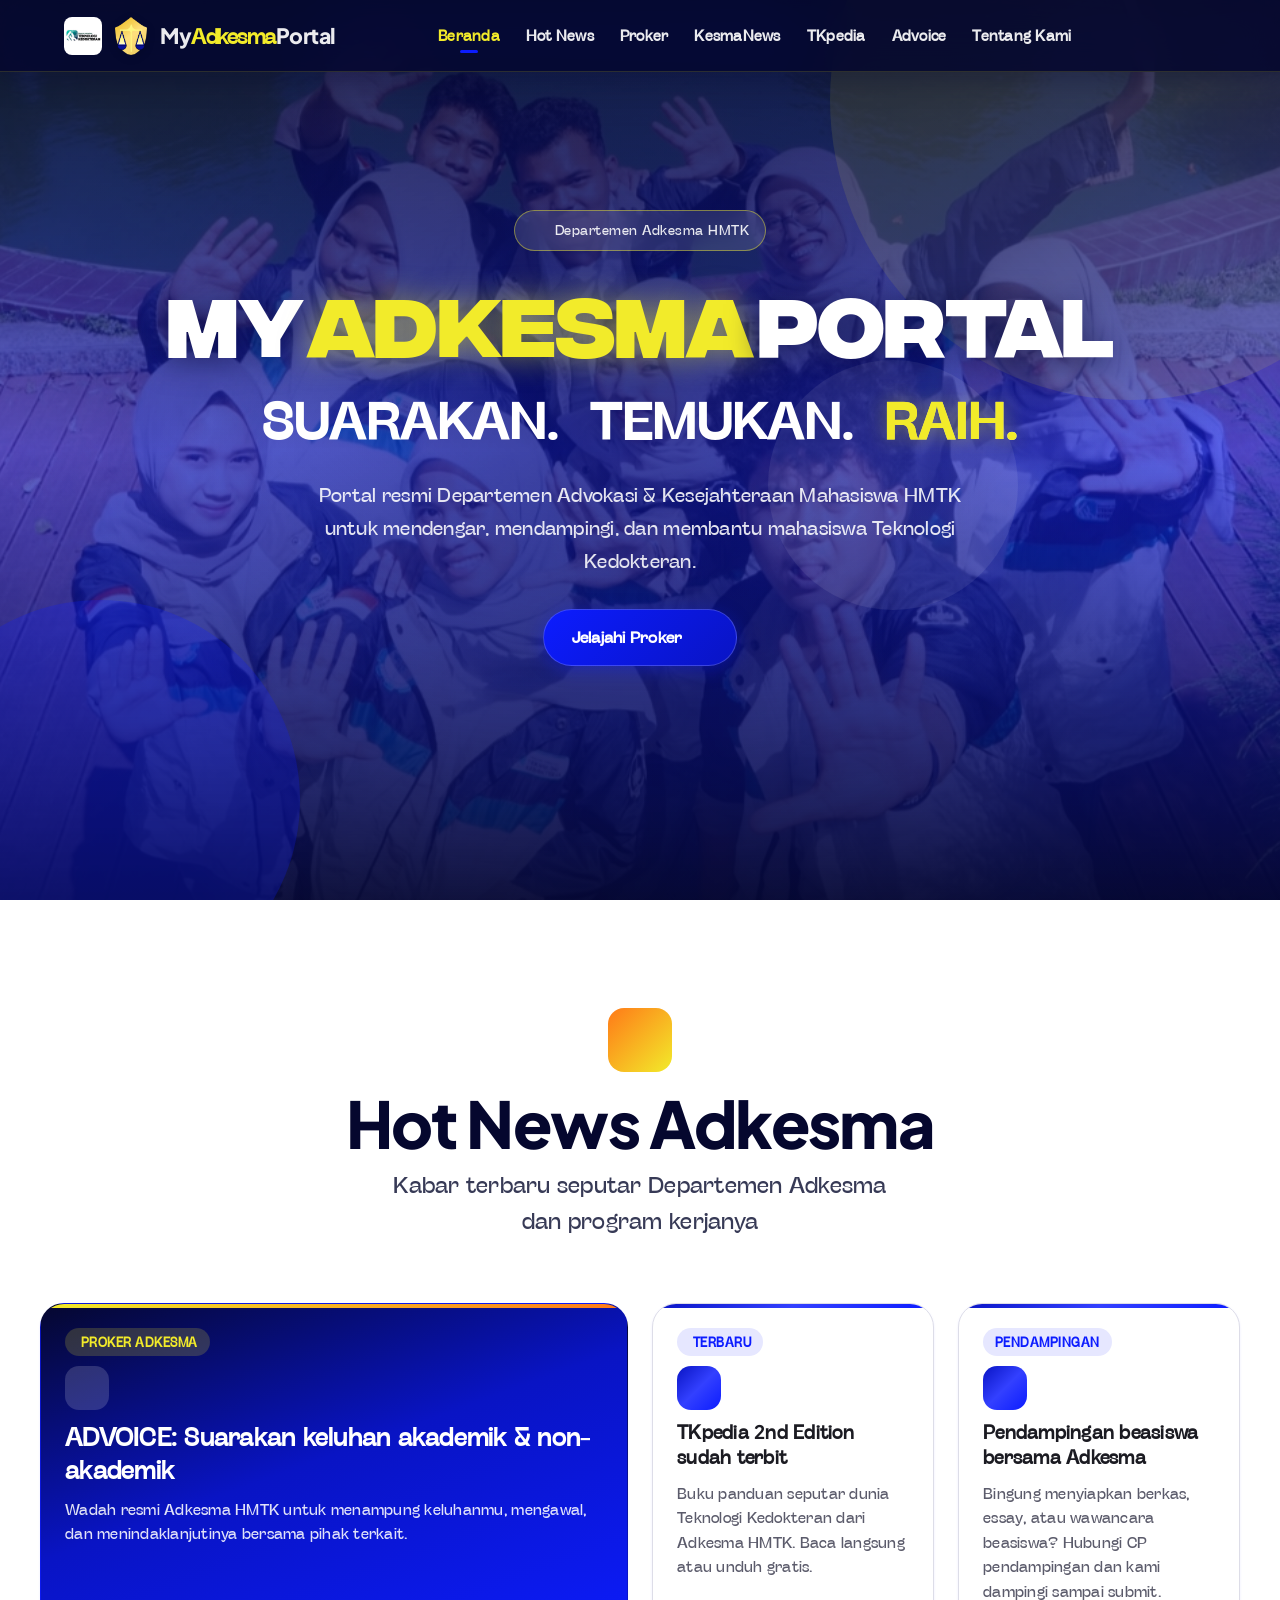
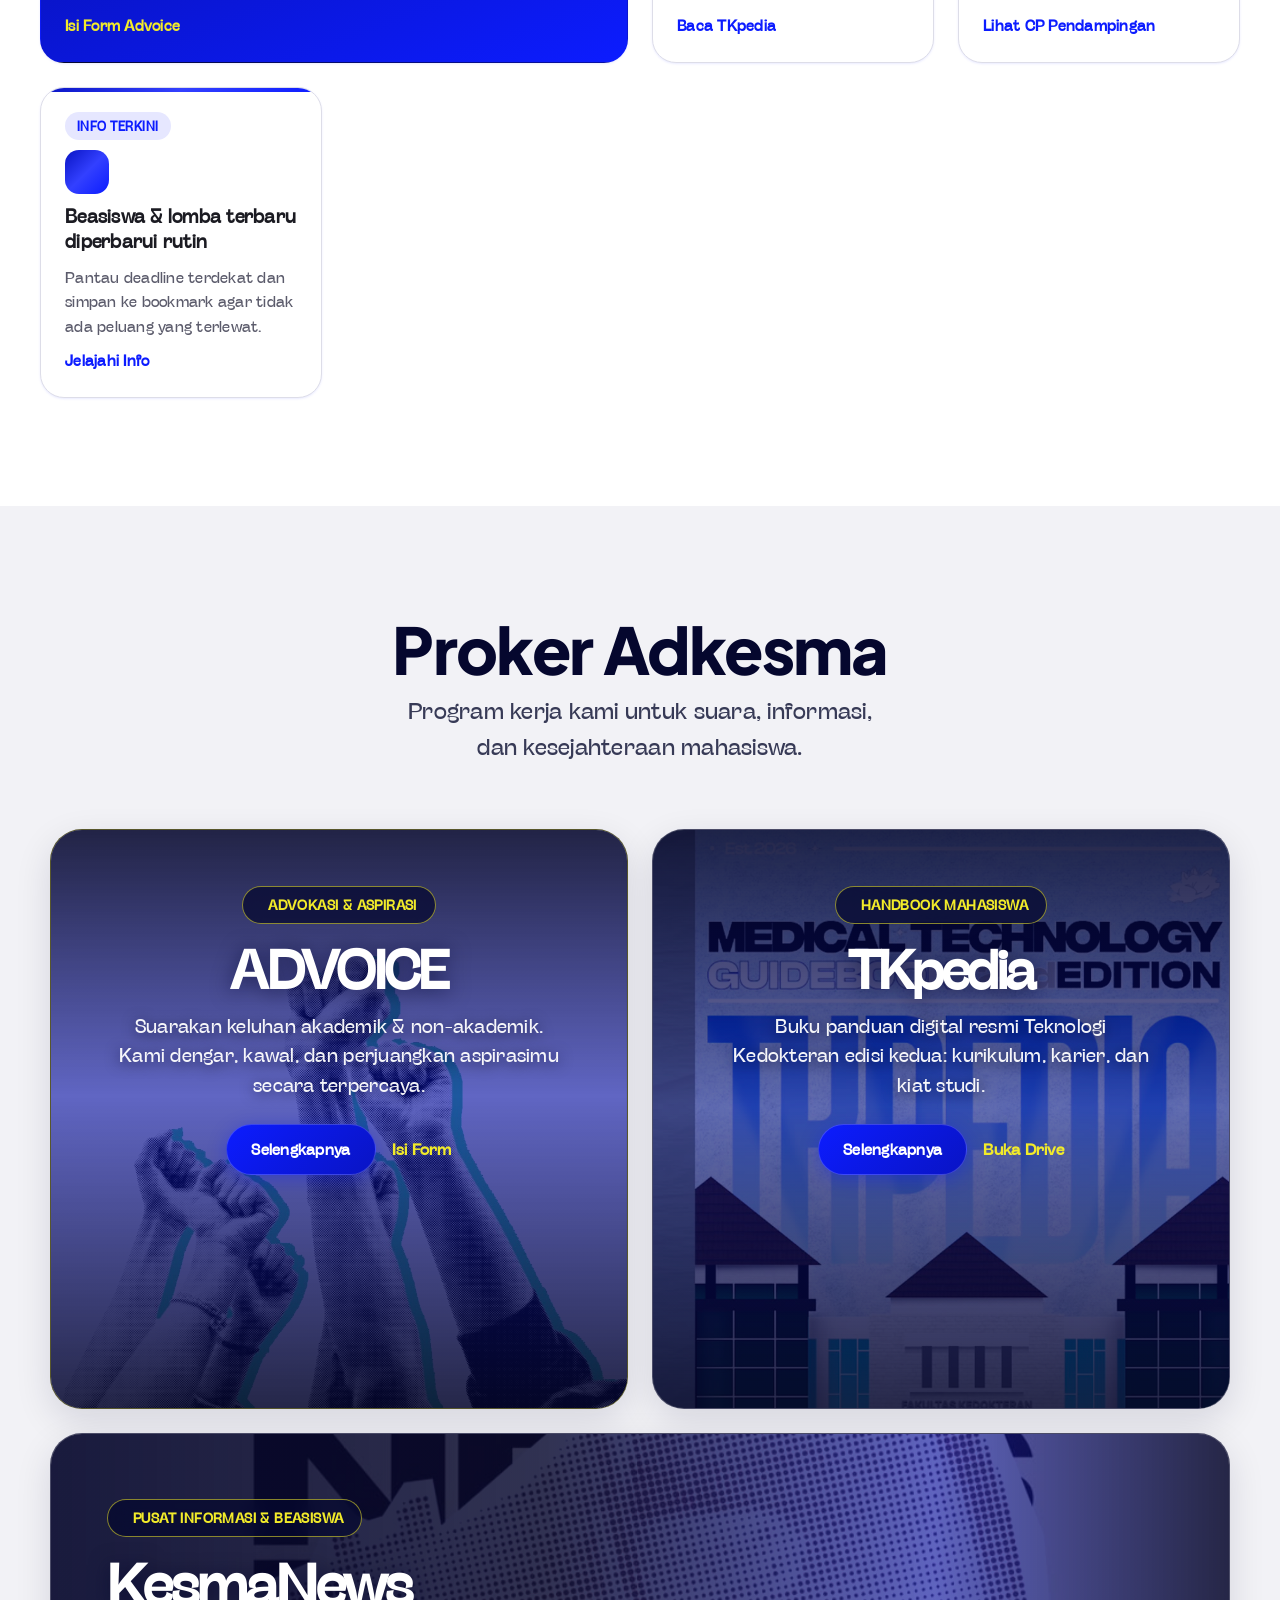
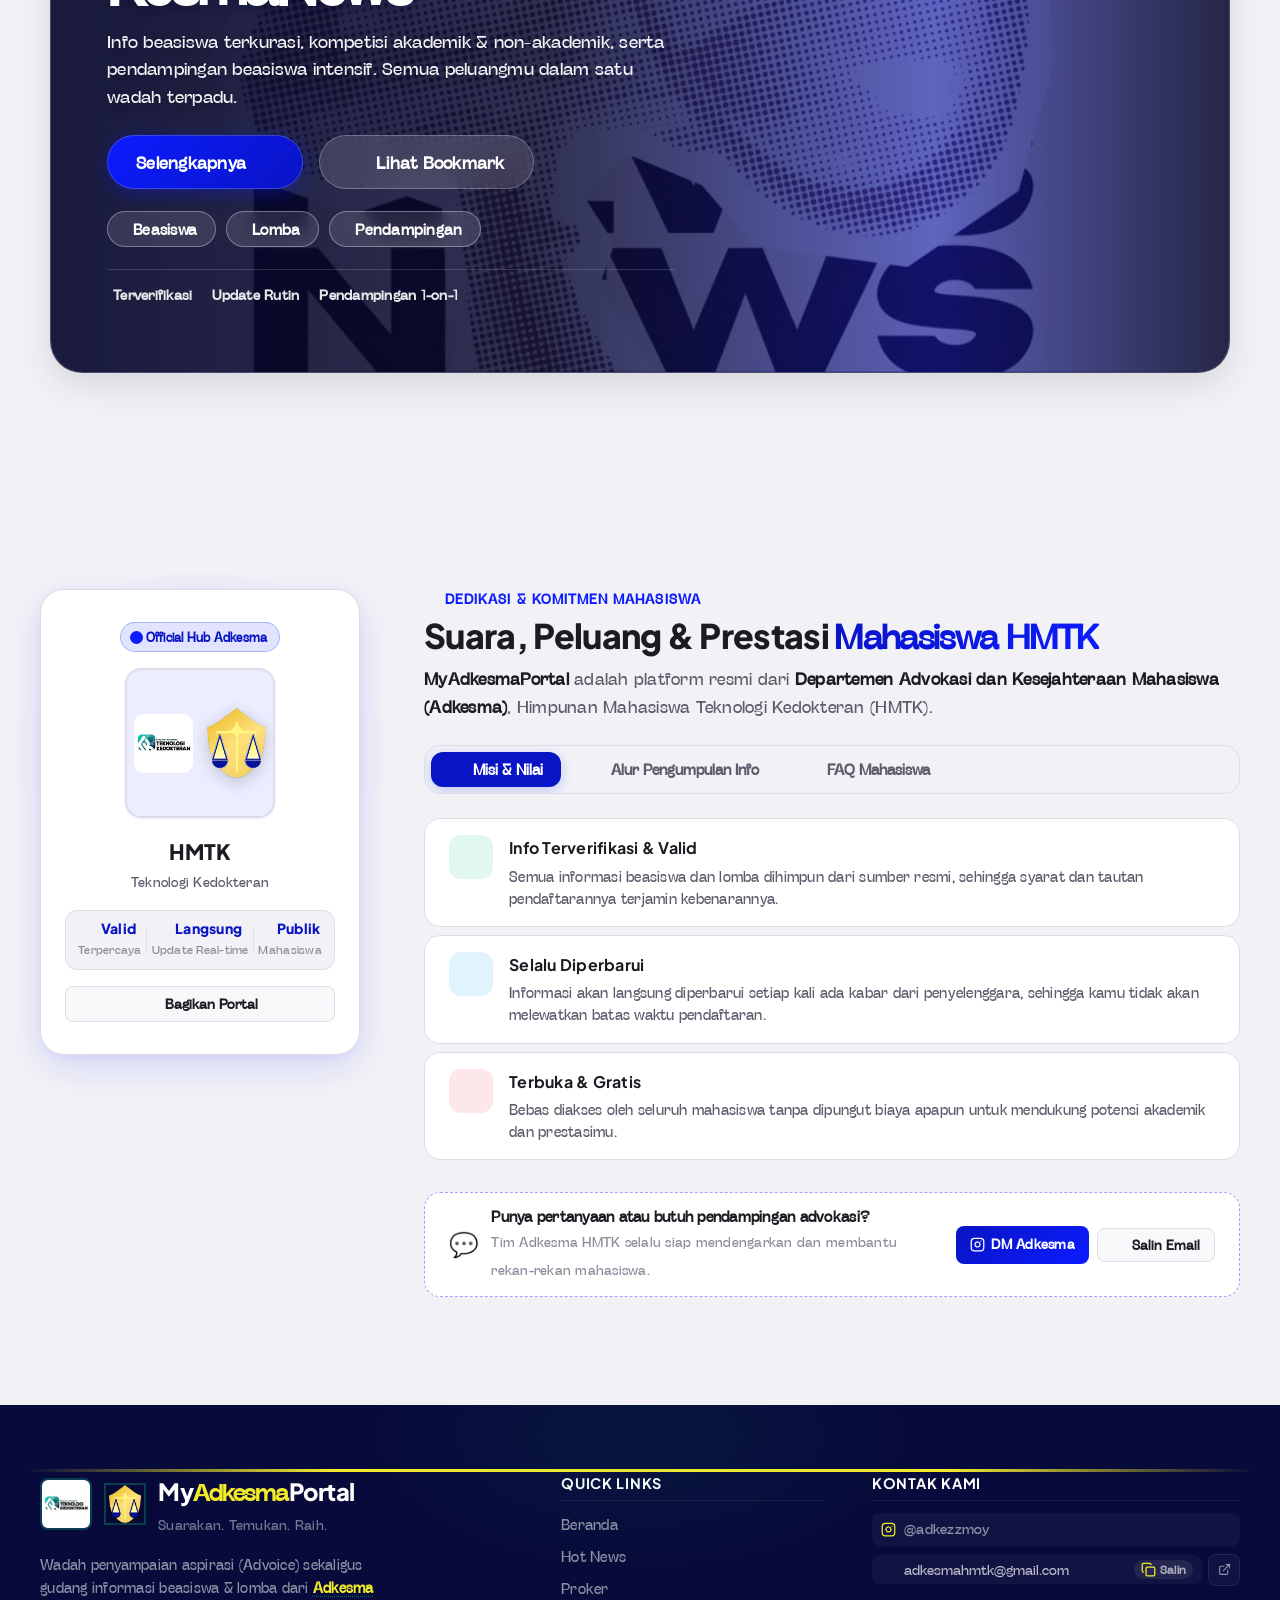
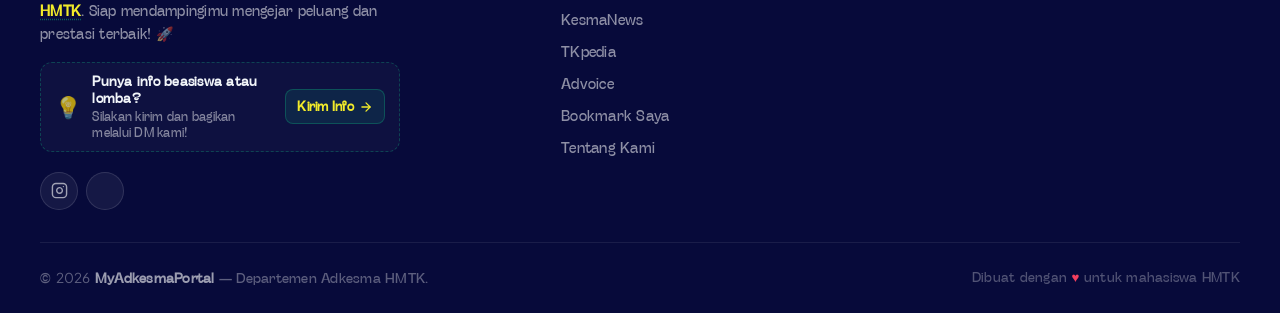
==== commit c736d4bc: "feat(ui): make proker card images clearly visible and expand kesmanews background across full card" ====
--- a/index.html
+++ b/index.html
@@ -27,7 +27,7 @@
     <!-- Styles -->
     <link rel="stylesheet" href="style.css?v=3.0.0">
     <link rel="stylesheet" href="extras.css?v=1.0.0">
-    <link rel="stylesheet" href="apple.css?v=2.1.0">
+    <link rel="stylesheet" href="apple.css?v=2.2.0">
 </head>
 <body>
     <!-- ═══════════════════════════════════════════ -->
--- a/apple.css
+++ b/apple.css
@@ -363,9 +363,10 @@
     margin: 0 0 24px;
     font-size: clamp(1rem, 1.5vw, 1.15rem);
     line-height: 1.55;
-    color: rgba(255, 255, 255, 0.92) !important;
+    color: rgba(255, 255, 255, 0.95) !important;
     position: relative;
     z-index: 2;
+    text-shadow: 0 2px 14px rgba(5, 7, 46, 0.7);
 }
 .proker-actions {
     display: flex;
@@ -383,22 +384,22 @@
 
 /* ─── KARTU 1: ADVOICE (Background: assets/advoice.jpeg) ──────── */
 .proker-tile--advoice {
-    border: 1px solid rgba(242, 235, 42, 0.3) !important;
+    border: 1px solid rgba(242, 235, 42, 0.35) !important;
     background: #05072E;
 }
 .proker-tile--advoice .proker-bg-layer {
-    background-position: center bottom;
-    opacity: 0.35;
-    mix-blend-mode: luminosity;
-    filter: contrast(135%) brightness(0.9);
+    background-position: center 75%;
+    background-size: cover;
+    opacity: 0.76;
+    filter: contrast(125%) brightness(0.95);
 }
 .proker-tile--advoice .proker-gradient-overlay {
-    background: linear-gradient(170deg, rgba(5, 7, 46, 0.95) 0%, rgba(9, 20, 196, 0.78) 55%, rgba(5, 7, 46, 0.92) 100%);
+    background: linear-gradient(180deg, rgba(5, 7, 46, 0.84) 0%, rgba(9, 20, 196, 0.50) 46%, rgba(5, 7, 46, 0.82) 100%);
 }
 .proker-tile--advoice .proker-badge-top {
-    background: rgba(242, 235, 42, 0.16);
+    background: rgba(5, 7, 46, 0.72);
     color: var(--gsm-lemon, #F2EB2A);
-    border: 1px solid rgba(242, 235, 42, 0.45);
+    border: 1px solid rgba(242, 235, 42, 0.55);
 }
 .proker-tile--advoice .proker-link {
     color: var(--gsm-lemon, #F2EB2A);
@@ -406,21 +407,22 @@
 
 /* ─── KARTU 2: TKPEDIA (Background: assets/TKPedia.jpeg) ─────── */
 .proker-tile--tkpedia {
-    border: 1px solid rgba(255, 255, 255, 0.22) !important;
+    border: 1px solid rgba(255, 255, 255, 0.28) !important;
     background: #05072E;
 }
 .proker-tile--tkpedia .proker-bg-layer {
-    background-position: center 25%;
-    opacity: 0.32;
-    filter: saturate(125%) contrast(110%);
+    background-position: center top;
+    background-size: cover;
+    opacity: 0.78;
+    filter: saturate(118%) contrast(110%);
 }
 .proker-tile--tkpedia .proker-gradient-overlay {
-    background: linear-gradient(170deg, rgba(5, 7, 46, 0.95) 0%, rgba(6, 12, 138, 0.85) 55%, rgba(12, 28, 255, 0.78) 100%);
+    background: linear-gradient(180deg, rgba(5, 7, 46, 0.84) 0%, rgba(6, 12, 138, 0.46) 48%, rgba(5, 7, 46, 0.82) 100%);
 }
 .proker-tile--tkpedia .proker-badge-top {
-    background: rgba(242, 235, 42, 0.16);
+    background: rgba(5, 7, 46, 0.72);
     color: var(--gsm-lemon, #F2EB2A);
-    border: 1px solid rgba(242, 235, 42, 0.45);
+    border: 1px solid rgba(242, 235, 42, 0.55);
 }
 .proker-tile--tkpedia .proker-link {
     color: var(--gsm-lemon, #F2EB2A);
@@ -429,22 +431,24 @@
 /* ─── KARTU 3: KESMANEWS WIDE BANNER (Background: assets/kesmanews.jpeg) ─ */
 .proker-tile--kesmanews {
     grid-column: 1 / -1;
-    min-height: clamp(450px, 44vw, 530px);
-    border: 1px solid rgba(255, 255, 255, 0.24) !important;
+    min-height: clamp(460px, 46vw, 540px);
+    border: 1px solid rgba(255, 255, 255, 0.28) !important;
     background: #05072E;
     display: flex;
     flex-direction: column;
     justify-content: center;
 }
 .proker-tile--kesmanews .proker-bg-layer {
-    background-position: right 8% center;
-    background-size: 540px auto;
-    opacity: 0.36;
-    mix-blend-mode: luminosity;
-    filter: contrast(125%);
+    background-position: center center !important;
+    background-size: cover !important;
+    background-repeat: no-repeat !important;
+    width: 100% !important;
+    height: 100% !important;
+    opacity: 0.74;
+    filter: contrast(120%) brightness(0.92);
 }
 .proker-tile--kesmanews .proker-gradient-overlay {
-    background: linear-gradient(90deg, rgba(5, 7, 46, 0.98) 0%, rgba(5, 7, 46, 0.92) 42%, rgba(9, 20, 196, 0.75) 75%, rgba(5, 7, 46, 0.88) 100%);
+    background: linear-gradient(90deg, rgba(5, 7, 46, 0.88) 0%, rgba(5, 7, 46, 0.74) 42%, rgba(9, 20, 196, 0.48) 75%, rgba(5, 7, 46, 0.80) 100%) !important;
 }
 .proker-tile--kesmanews .proker-wide-content {
     position: relative;
@@ -458,9 +462,9 @@
     color: #ffffff;
 }
 .proker-tile--kesmanews .proker-badge-top {
-    background: rgba(242, 235, 42, 0.16);
+    background: rgba(5, 7, 46, 0.72);
     color: var(--gsm-lemon, #F2EB2A);
-    border: 1px solid rgba(242, 235, 42, 0.45);
+    border: 1px solid rgba(242, 235, 42, 0.55);
     margin-bottom: 16px;
 }
 .proker-tile--kesmanews .proker-name {
@@ -543,11 +547,14 @@
         grid-template-columns: 1fr;
     }
     .proker-tile--kesmanews .proker-bg-layer {
-        background-position: center bottom;
-        background-size: 340px auto;
+        background-position: center center !important;
+        background-size: cover !important;
+        background-repeat: no-repeat !important;
+        width: 100% !important;
+        height: 100% !important;
     }
     .proker-tile--kesmanews .proker-gradient-overlay {
-        background: linear-gradient(180deg, rgba(5, 7, 46, 0.97) 0%, rgba(9, 20, 196, 0.85) 60%, rgba(5, 7, 46, 0.95) 100%);
+        background: linear-gradient(180deg, rgba(5, 7, 46, 0.88) 0%, rgba(9, 20, 196, 0.52) 55%, rgba(5, 7, 46, 0.84) 100%) !important;
     }
     .proker-tile--kesmanews .proker-wide-content {
         align-items: center;
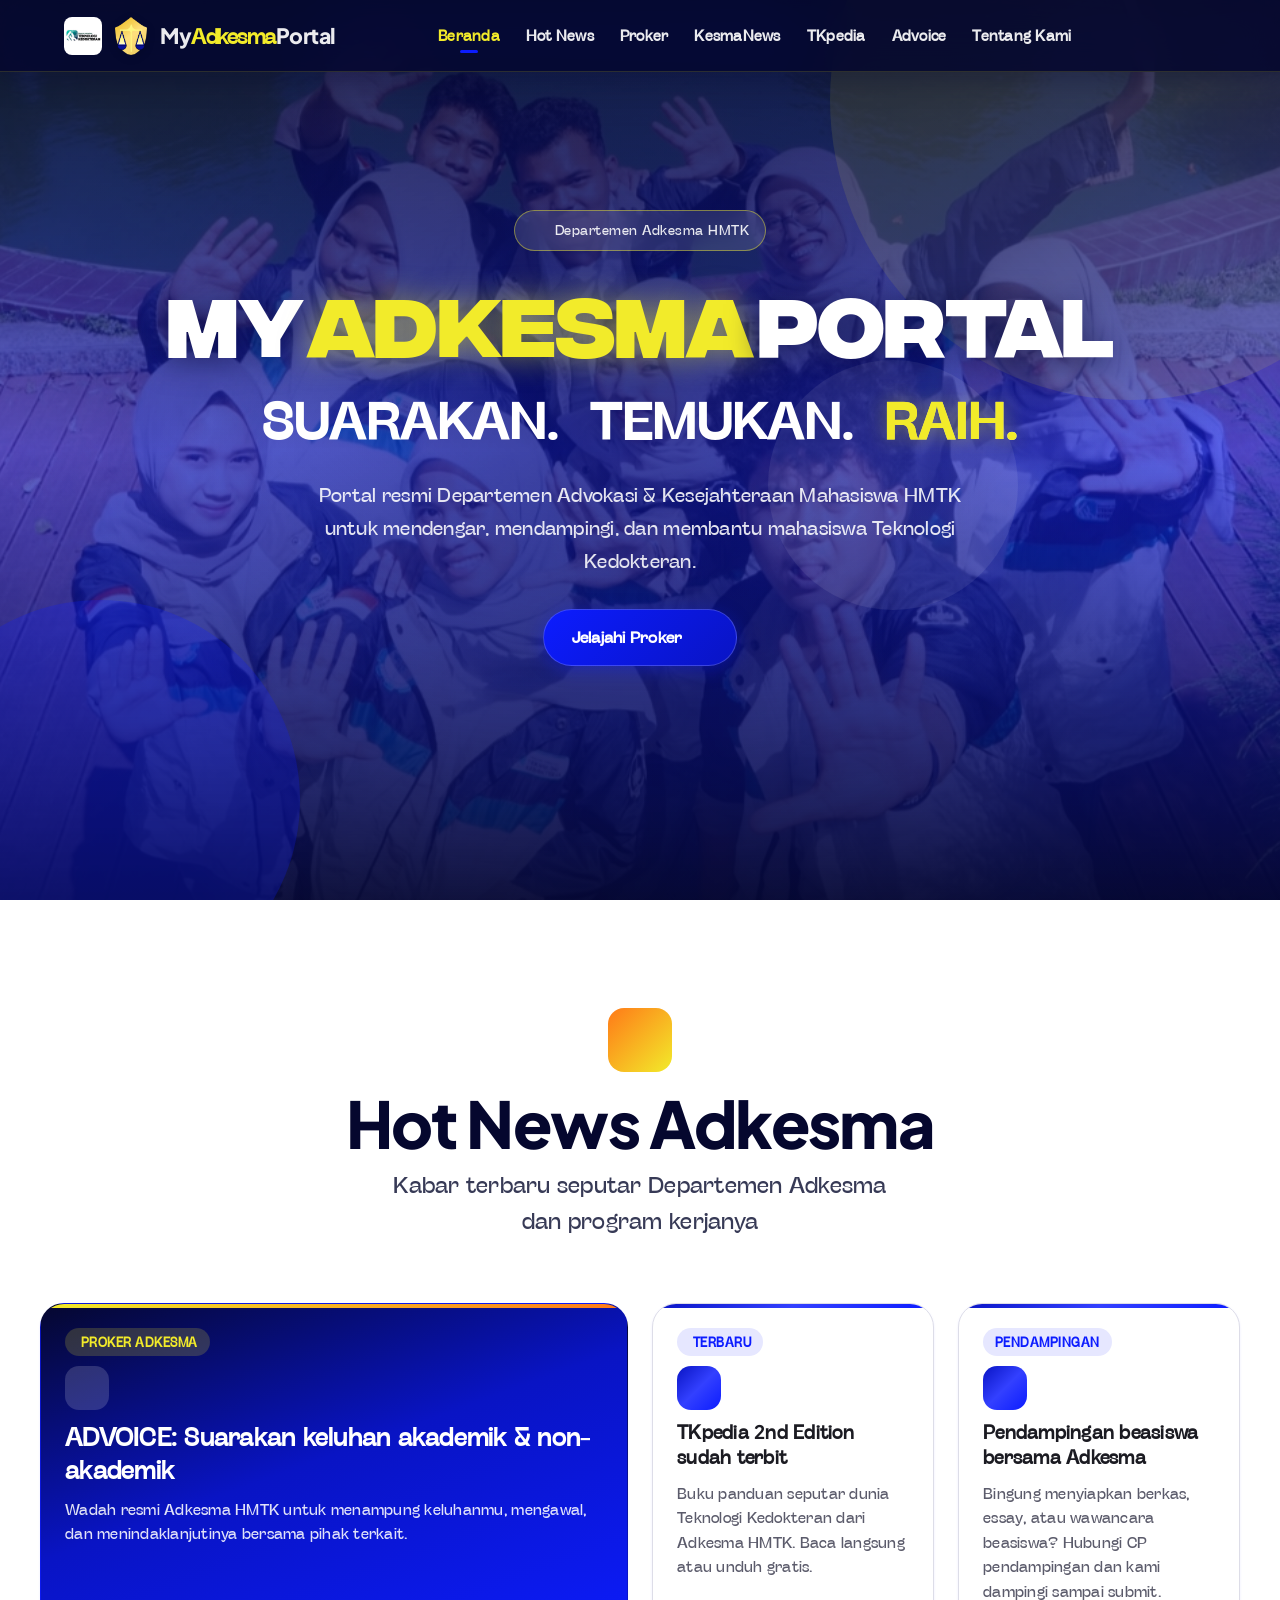
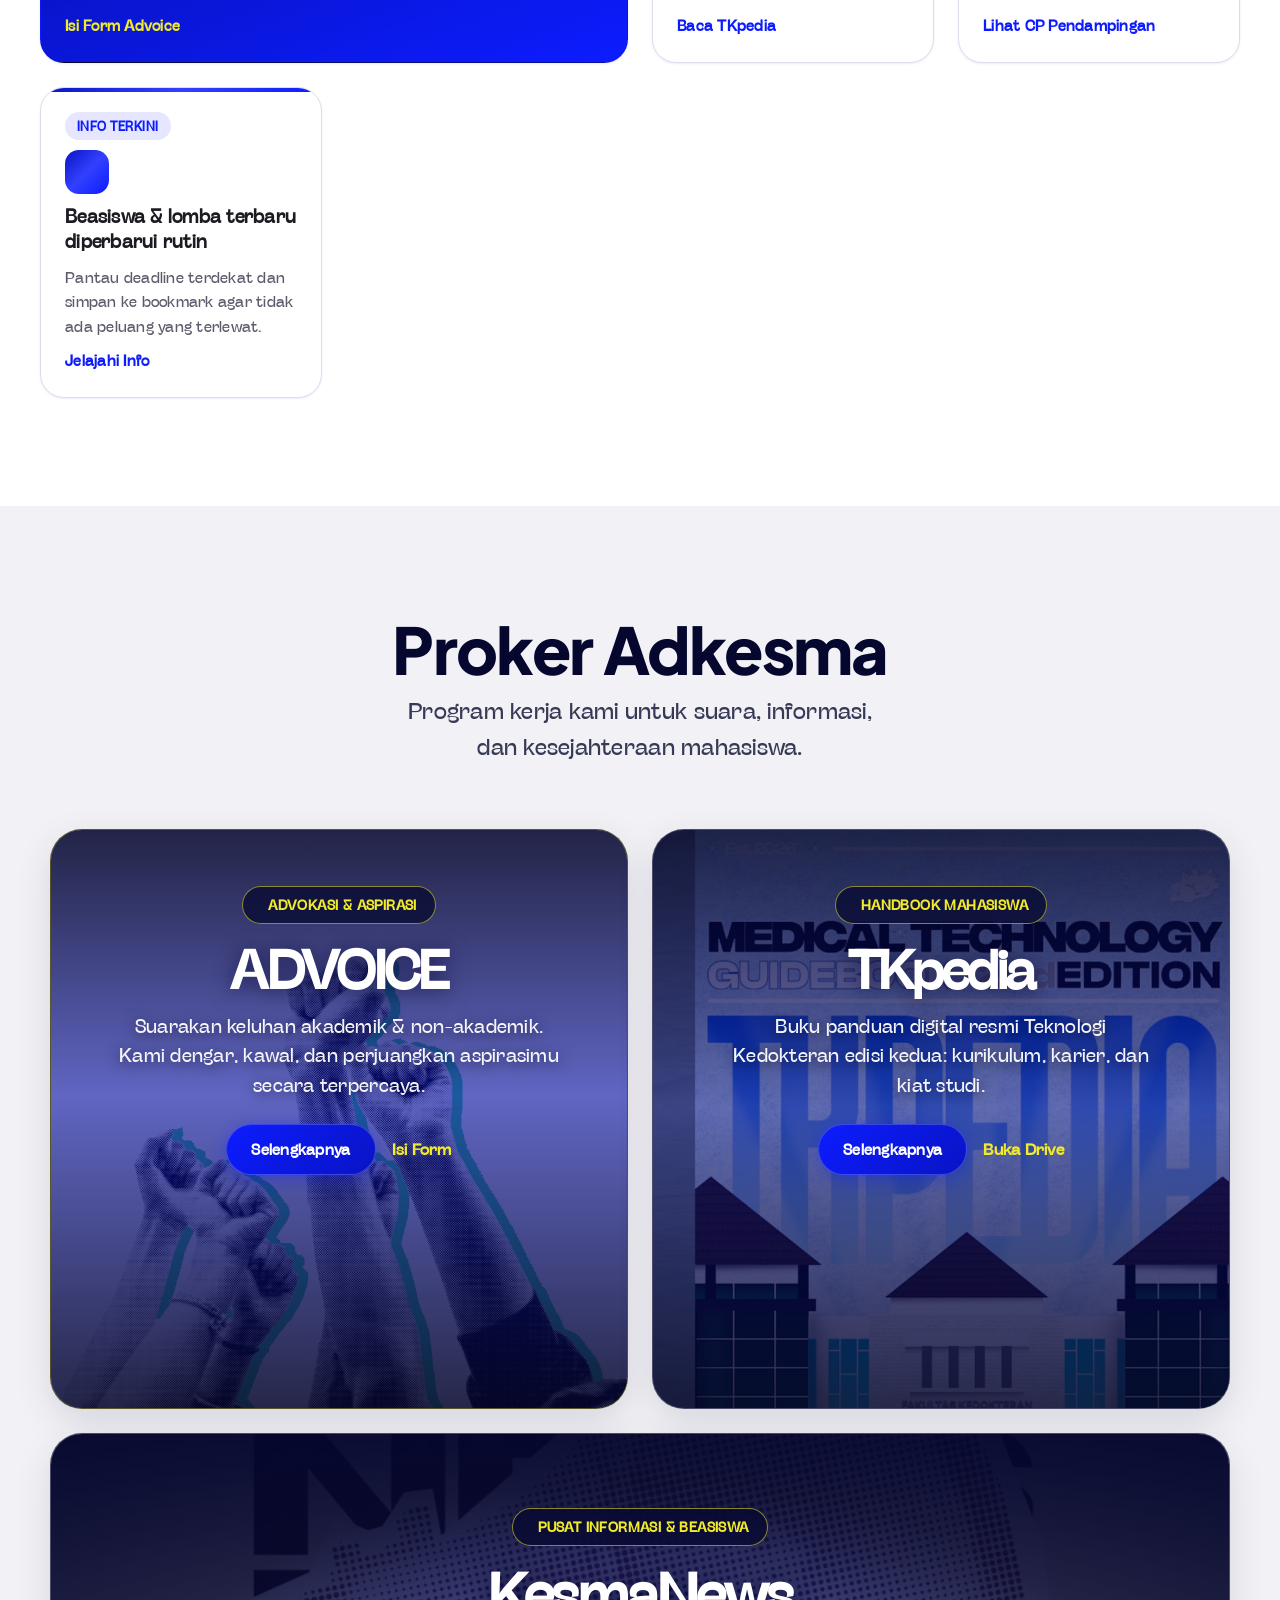
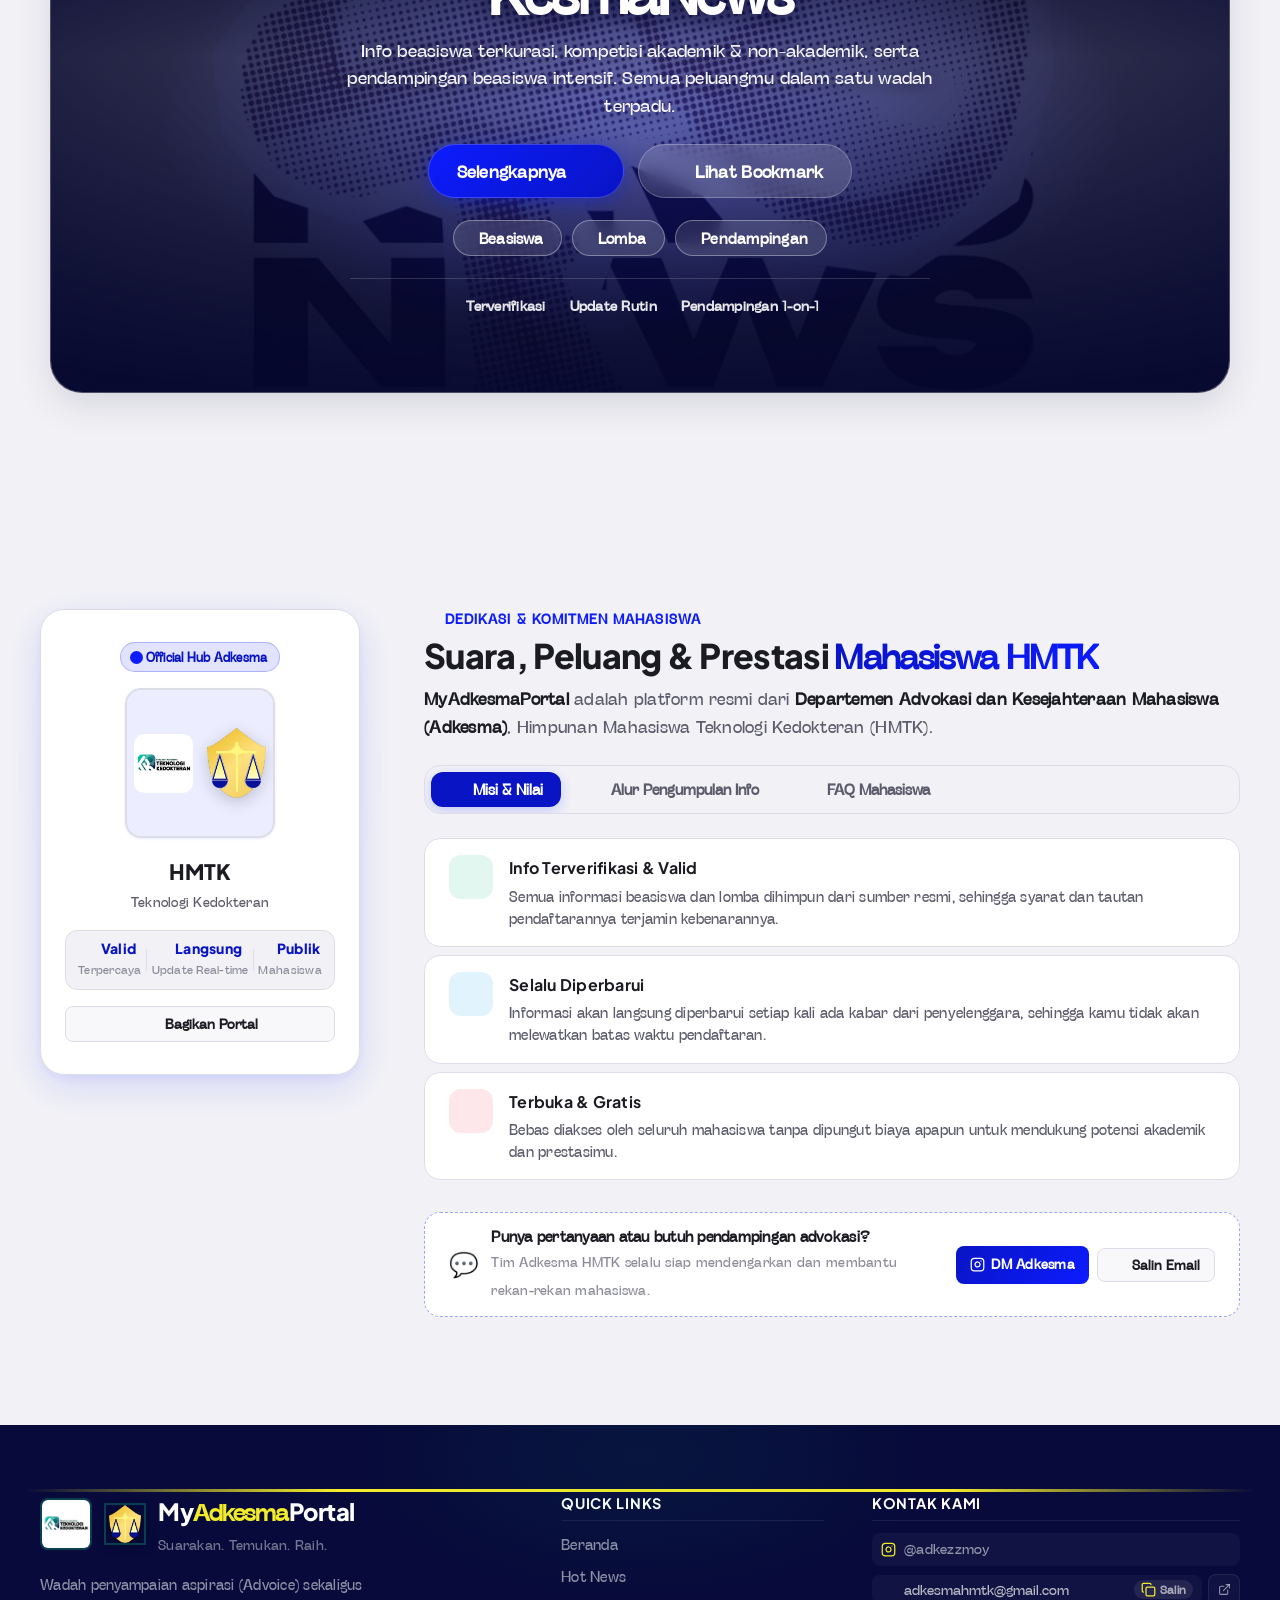
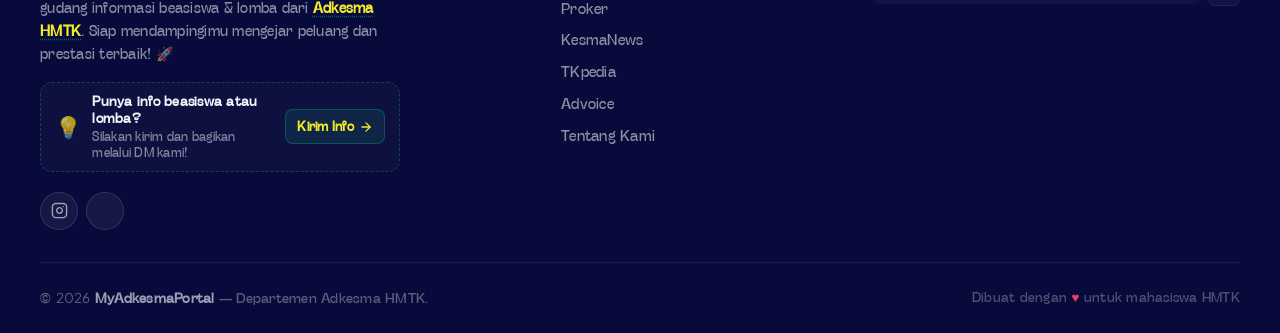
==== commit 3f28e4f2: "feat(ui): center and balance kesmanews card layout and remove bookmark saya from quick links footer" ====
--- a/index.html
+++ b/index.html
@@ -27,7 +27,7 @@
     <!-- Styles -->
     <link rel="stylesheet" href="style.css?v=3.0.0">
     <link rel="stylesheet" href="extras.css?v=1.0.0">
-    <link rel="stylesheet" href="apple.css?v=2.2.0">
+    <link rel="stylesheet" href="apple.css?v=2.2.1">
 </head>
 <body>
     <!-- ═══════════════════════════════════════════ -->
@@ -524,7 +524,6 @@
                     <a href="kesmanews.html">KesmaNews</a>
                     <a href="tkpedia.html">TKpedia</a>
                     <a href="advoice.html">Advoice</a>
-                    <a href="kesmanews.html#bookmark">Bookmark Saya</a>
                     <a href="index.html#tentang">Tentang Kami</a>
                 </div>
 
--- a/apple.css
+++ b/apple.css
@@ -431,12 +431,15 @@
 /* ─── KARTU 3: KESMANEWS WIDE BANNER (Background: assets/kesmanews.jpeg) ─ */
 .proker-tile--kesmanews {
     grid-column: 1 / -1;
-    min-height: clamp(460px, 46vw, 540px);
+    min-height: clamp(480px, 48vw, 560px);
     border: 1px solid rgba(255, 255, 255, 0.28) !important;
     background: #05072E;
     display: flex;
     flex-direction: column;
     justify-content: center;
+    align-items: center;
+    position: relative;
+    overflow: hidden;
 }
 .proker-tile--kesmanews .proker-bg-layer {
     background-position: center center !important;
@@ -448,17 +451,20 @@
     filter: contrast(120%) brightness(0.92);
 }
 .proker-tile--kesmanews .proker-gradient-overlay {
-    background: linear-gradient(90deg, rgba(5, 7, 46, 0.88) 0%, rgba(5, 7, 46, 0.74) 42%, rgba(9, 20, 196, 0.48) 75%, rgba(5, 7, 46, 0.80) 100%) !important;
+    background: radial-gradient(ellipse at center, rgba(9, 20, 196, 0.38) 0%, rgba(5, 7, 46, 0.78) 58%, rgba(5, 7, 46, 0.92) 100%),
+                linear-gradient(180deg, rgba(5, 7, 46, 0.75) 0%, transparent 40%, rgba(5, 7, 46, 0.85) 100%) !important;
 }
 .proker-tile--kesmanews .proker-wide-content {
     position: relative;
     z-index: 2;
-    max-width: 680px;
-    padding: clamp(38px, 5vw, 56px) clamp(30px, 4.5vw, 56px);
+    max-width: 780px;
+    width: 100%;
+    margin: 0 auto;
+    padding: clamp(44px, 5.5vw, 64px) clamp(24px, 4vw, 48px);
     display: flex;
     flex-direction: column;
-    align-items: flex-start;
-    text-align: left;
+    align-items: center;
+    text-align: center;
     color: #ffffff;
 }
 .proker-tile--kesmanews .proker-badge-top {
@@ -471,15 +477,22 @@
     font-size: clamp(2.4rem, 4.5vw, 3.6rem);
     margin-bottom: 14px;
     color: #ffffff !important;
+    text-shadow: 0 4px 24px rgba(5, 7, 46, 0.85);
 }
 .proker-tile--kesmanews .proker-tag {
-    max-width: 580px;
-    margin: 0 0 24px;
+    max-width: 620px;
+    margin: 0 auto 24px;
     font-size: clamp(1rem, 1.4vw, 1.18rem);
     line-height: 1.55;
     color: rgba(255, 255, 255, 0.95) !important;
+    text-shadow: 0 2px 14px rgba(5, 7, 46, 0.7);
 }
 .proker-tile--kesmanews .proker-actions {
+    display: flex;
+    align-items: center;
+    justify-content: center;
+    flex-wrap: wrap;
+    gap: 14px;
     margin-bottom: 22px;
 }
 
@@ -495,6 +508,7 @@
 .proker-chips {
     display: flex;
     flex-wrap: wrap;
+    justify-content: center;
     gap: 10px;
     margin-bottom: 22px;
     position: relative;
@@ -527,10 +541,13 @@
 .proker-wide-pills {
     display: flex;
     flex-wrap: wrap;
-    gap: 14px;
-    padding-top: 14px;
-    border-top: 1px solid rgba(255, 255, 255, 0.15);
+    justify-content: center;
+    gap: 18px;
+    padding-top: 16px;
+    border-top: 1px solid rgba(255, 255, 255, 0.16);
     width: 100%;
+    max-width: 580px;
+    margin: 0 auto;
 }
 .proker-feat-pill {
     display: inline-flex;
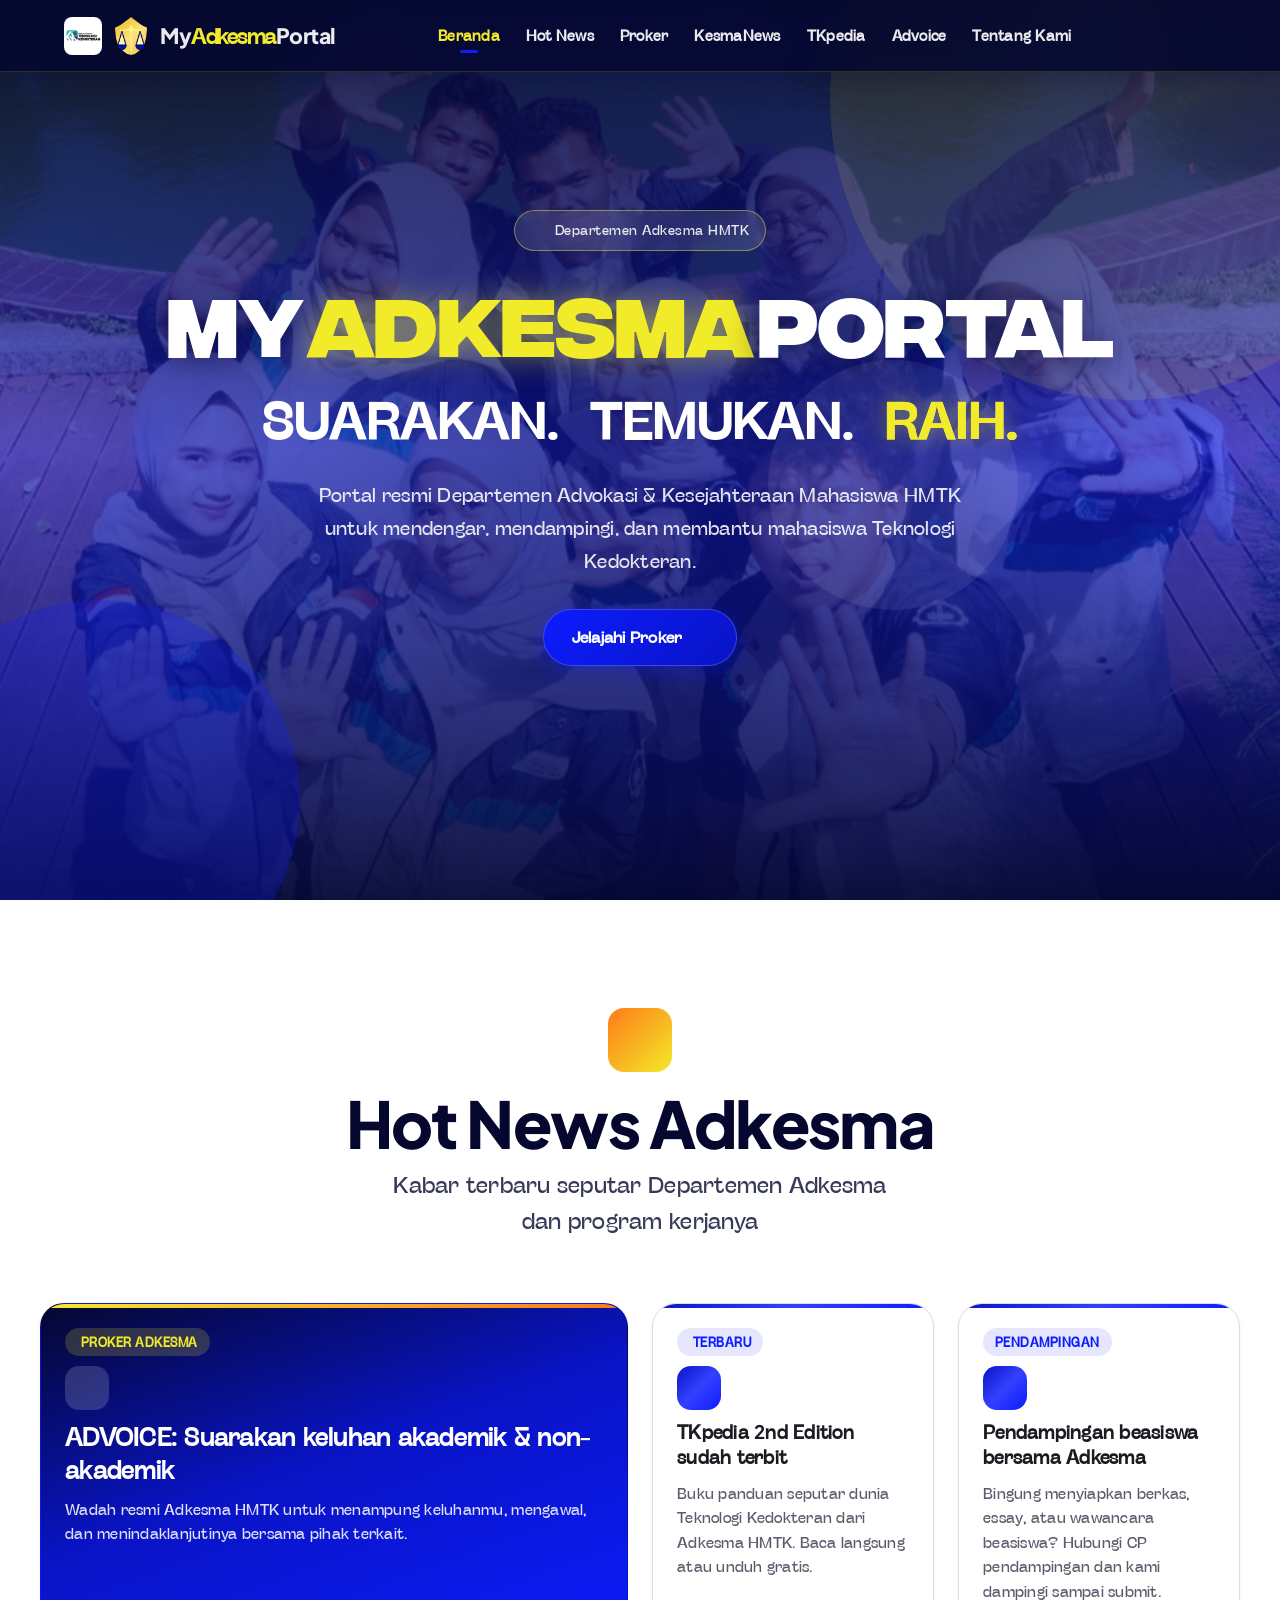
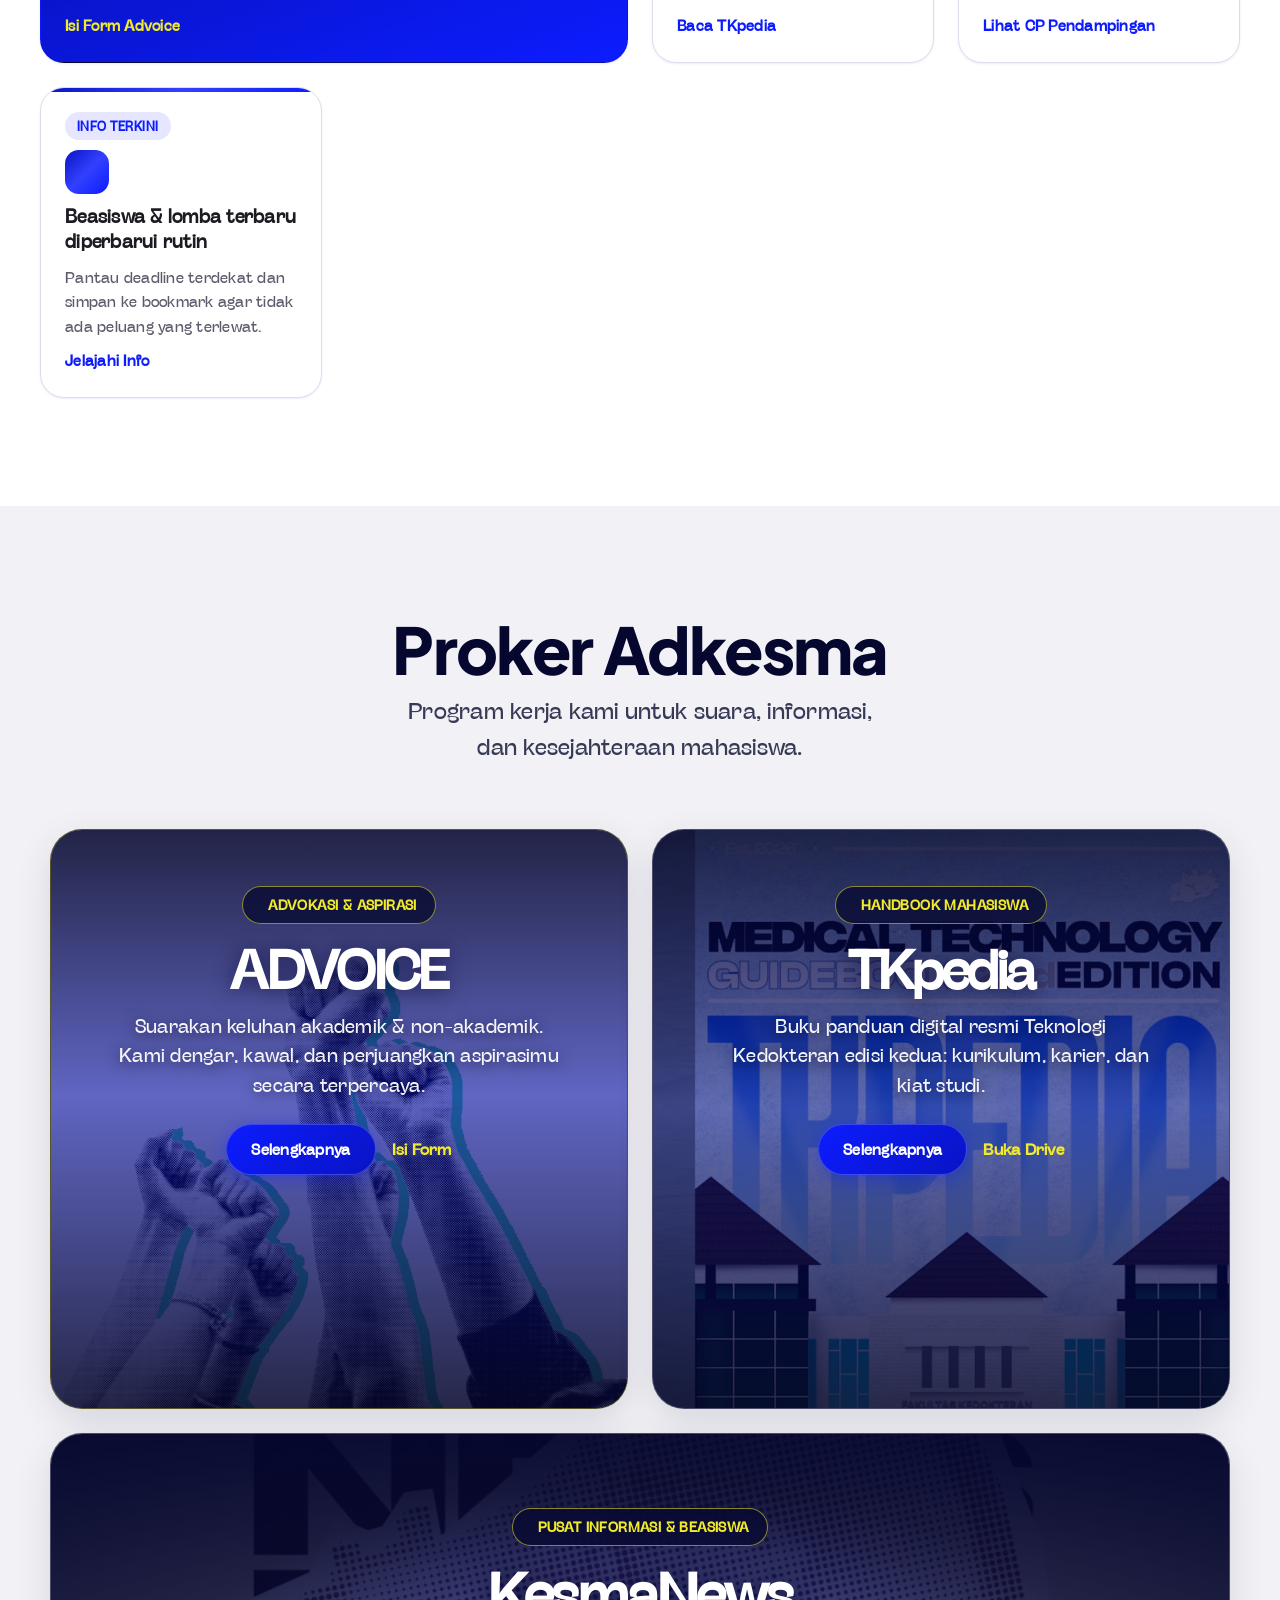
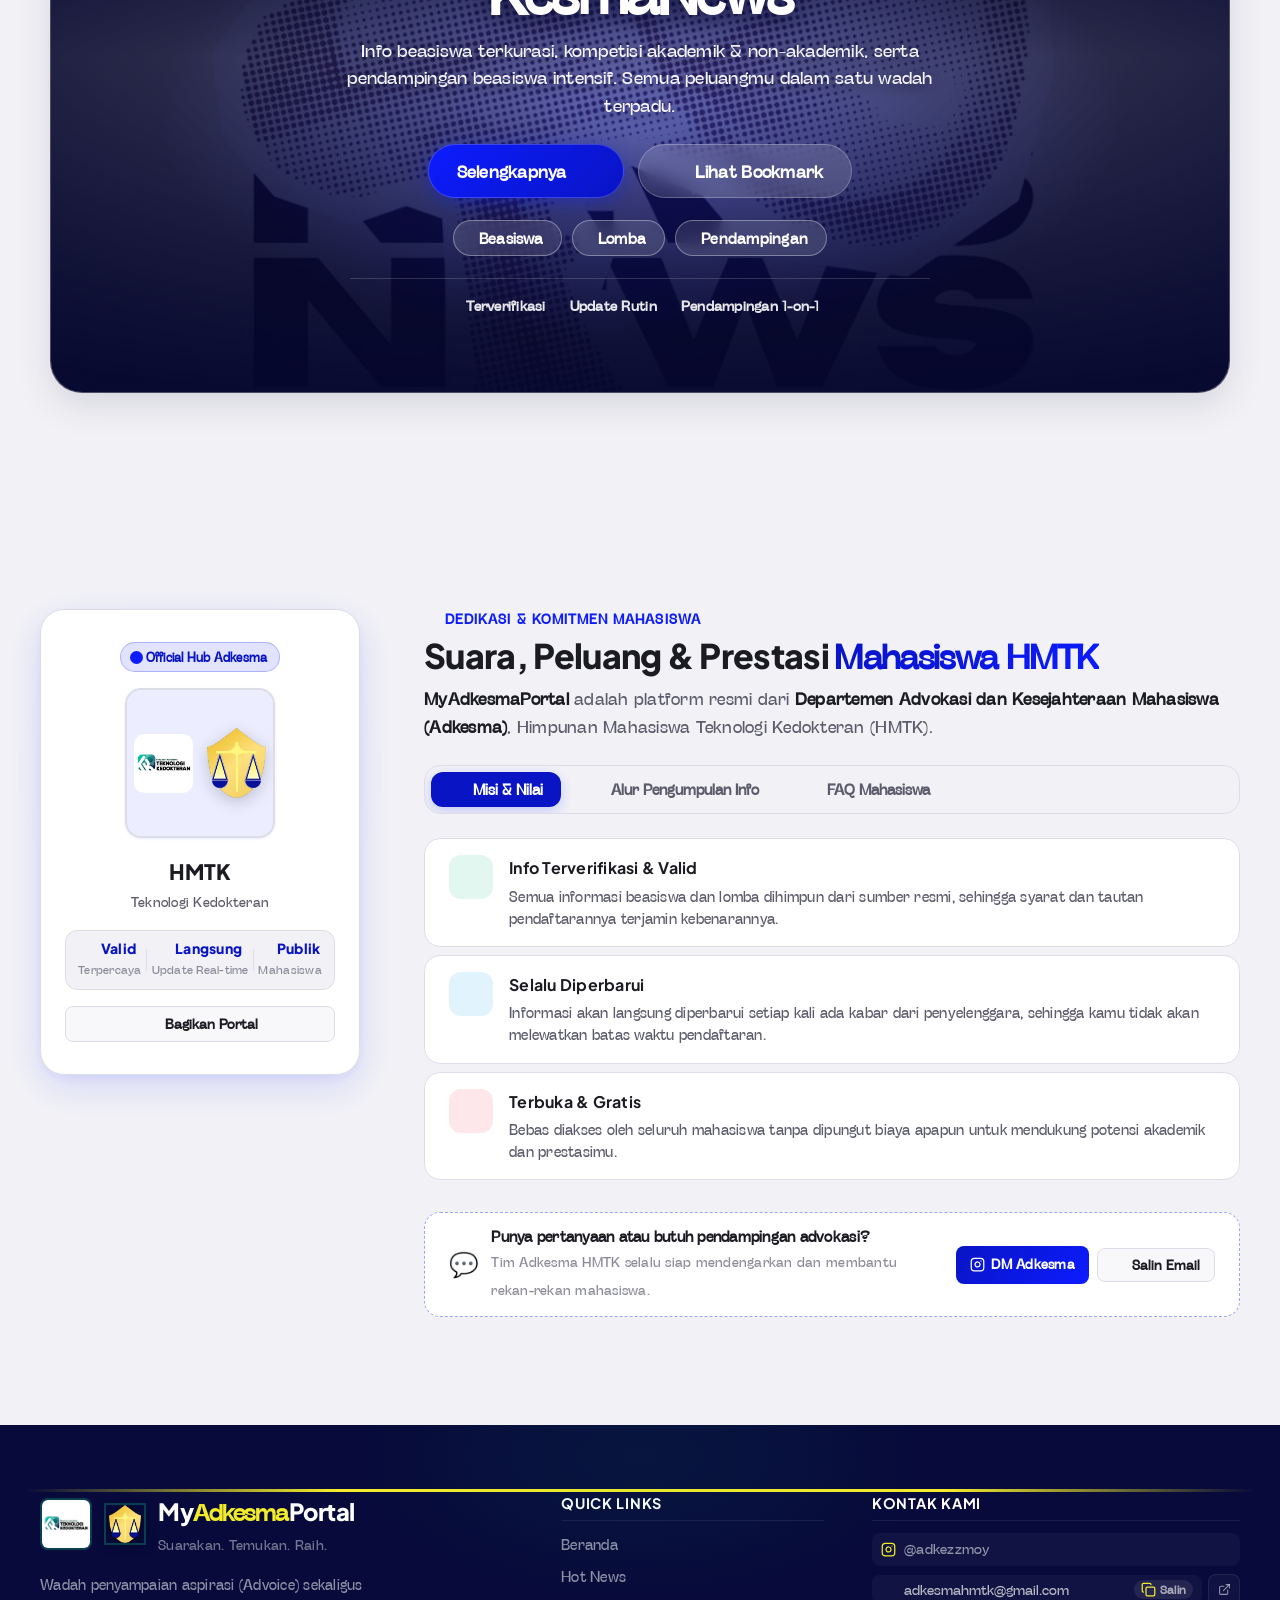
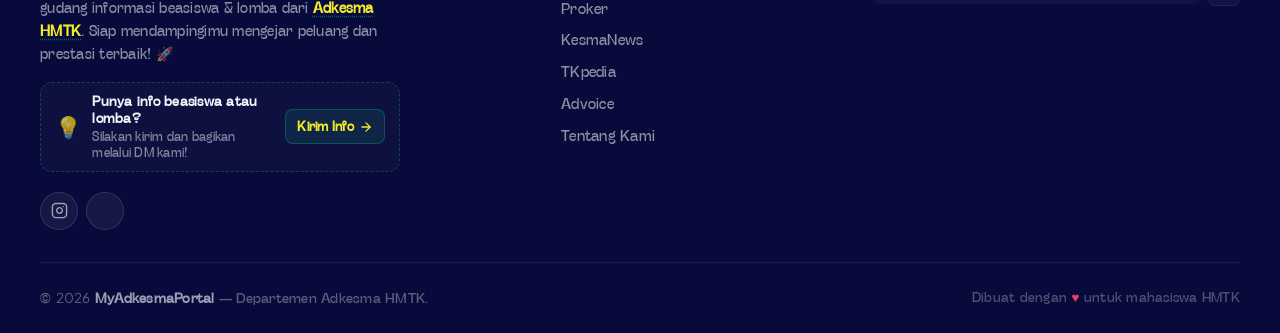
==== commit 748865e9: "feat(mobile): optimize beranda hero typography and proker cards for mobile viewports" ====
--- a/index.html
+++ b/index.html
@@ -28,6 +28,7 @@
     <link rel="stylesheet" href="style.css?v=3.0.0">
     <link rel="stylesheet" href="extras.css?v=1.0.0">
     <link rel="stylesheet" href="apple.css?v=2.2.1">
+    <link rel="stylesheet" href="mobile.css?v=1.1.0">
 </head>
 <body>
     <!-- ═══════════════════════════════════════════ -->
--- a/mobile.css
+++ b/mobile.css
@@ -0,0 +1,408 @@
+/* ═══════════════════════════════════════════════════════════════
+   mobile.css — Perapian mobile, kategori kompak, kontras mode terang
+   Dimuat setelah apple.css
+   ═══════════════════════════════════════════════════════════════ */
+
+/* ─── KATEGORI BEASISWA & LOMBA: chip kompak (hemat ruang) ────── */
+.category-hub {
+    display: flex !important;
+    flex-wrap: wrap;
+    justify-content: center;
+    gap: 10px !important;
+    margin-bottom: var(--space-lg) !important;
+}
+.category-card {
+    flex: 0 0 auto;
+    display: inline-flex !important;
+    align-items: center;
+    gap: 8px !important;
+    padding: 7px 14px 7px 8px !important;
+    border-radius: 999px !important;
+    box-shadow: none !important;
+    transform: none !important;
+    background: var(--color-surface);
+    border: 1px solid var(--color-border);
+    white-space: nowrap;
+}
+.category-card::before { display: none !important; }
+.category-card:hover {
+    transform: translateY(-1px) !important;
+    border-color: #0C1CFF !important;
+    box-shadow: 0 4px 14px rgba(12, 28, 255, 0.14) !important;
+}
+.category-card.active {
+    background: linear-gradient(135deg, #0C1CFF 0%, #0914C4 100%) !important;
+    border-color: transparent !important;
+    box-shadow: 0 6px 18px rgba(12, 28, 255, 0.30) !important;
+}
+.category-card-icon {
+    width: 28px !important;
+    height: 28px !important;
+    border-radius: 50% !important;
+}
+.category-card-icon svg { width: 15px !important; height: 15px !important; }
+.category-card.active .category-card-icon {
+    background: rgba(255, 255, 255, 0.2) !important;
+    box-shadow: none !important;
+    color: #ffffff !important;
+}
+.category-card-content {
+    flex-direction: row !important;
+    align-items: center;
+    gap: 8px;
+    flex: 0 0 auto !important;
+}
+.category-card-title {
+    font-size: 0.86rem !important;
+    font-weight: 700;
+    line-height: 1.2;
+    white-space: nowrap;
+}
+.category-card.active .category-card-title { color: #ffffff !important; }
+/* Deskripsi panjang disembunyikan; hanya jumlah yang tampil */
+.category-card-desc { margin: 0 !important; }
+.category-card-desc > span:not(.category-card-count) { display: none; }
+.category-card-count {
+    min-width: 22px;
+    justify-content: center;
+    padding: 1px 7px;
+}
+.category-card.active .category-card-count {
+    background: #F2EB2A !important;
+    color: #05072E !important;
+}
+
+/* ─── KONTRAS: tombol outline/sekunder pada hero gelap ───────── */
+.page-hero-apple .btn-outline,
+.page-hero-apple .btn-secondary {
+    color: #ffffff !important;
+    border: 1.5px solid rgba(255, 255, 255, 0.55) !important;
+    background: rgba(255, 255, 255, 0.10) !important;
+}
+.page-hero-apple .btn-outline:hover,
+.page-hero-apple .btn-secondary:hover {
+    background: rgba(255, 255, 255, 0.22) !important;
+    border-color: #F2EB2A !important;
+    color: #F2EB2A !important;
+}
+
+/* ─── DRAWER MENU: selalu navy agar teks putih terbaca ───────── */
+@media (max-width: 960px) {
+    .navbar .nav-links {
+        background: #05072E !important;
+        border-top: 1px solid rgba(242, 235, 42, 0.18) !important;
+        padding: 18px 16px 28px !important;
+        gap: 8px !important;
+    }
+    .navbar .nav-link {
+        color: rgba(255, 255, 255, 0.92) !important;
+        background: rgba(255, 255, 255, 0.06) !important;
+        border: 1px solid rgba(255, 255, 255, 0.10) !important;
+        padding: 14px 18px !important;
+        justify-content: space-between !important;
+    }
+    .navbar .nav-link:hover,
+    .navbar .nav-link.active {
+        color: #F2EB2A !important;
+        background: rgba(242, 235, 42, 0.10) !important;
+        border-color: rgba(242, 235, 42, 0.45) !important;
+    }
+}
+
+/* ─── MOBILE ≤ 768px ─────────────────────────────────────────── */
+html, body { max-width: 100%; overflow-x: clip; }
+
+@media (max-width: 768px) {
+    .section { padding-block: 56px !important; }
+    .section-title { font-size: clamp(1.9rem, 8vw, 2.4rem) !important; }
+    .section-desc { font-size: 0.95rem; }
+
+    .nav-title { font-size: 1.1rem !important; }
+    .nav-brand { gap: 8px !important; min-width: 0; }
+
+    /* Sub-navbar: judul di atas, menu geser horizontal rapi */
+    .product-subnav-container {
+        flex-direction: column;
+        align-items: stretch;
+        gap: 8px;
+        padding: 10px 16px;
+    }
+    .product-subnav-title a { font-size: 1.05rem; }
+    .product-subnav-menu {
+        gap: 6px;
+        overflow-x: auto;
+        flex-wrap: nowrap;
+        scrollbar-width: none;
+        -webkit-overflow-scrolling: touch;
+        margin-inline: -16px;
+        padding-inline: 16px;
+        -webkit-mask-image: linear-gradient(90deg, #000 88%, transparent 100%);
+        mask-image: linear-gradient(90deg, #000 88%, transparent 100%);
+    }
+    .product-subnav-menu::-webkit-scrollbar { display: none; }
+    .product-subnav-link,
+    .product-subnav-btn {
+        flex: 0 0 auto;
+        white-space: nowrap;
+        font-size: 0.82rem;
+        padding: 6px 12px;
+    }
+    .product-subnav-btn svg { width: 14px; height: 14px; }
+
+    /* Hero halaman */
+    .page-hero-apple { padding: 48px 16px 40px; }
+    .page-hero-badge { font-size: 0.72rem; padding: 6px 12px; text-align: center; }
+    .page-hero-tagline { font-size: 1.15rem; }
+    .page-hero-subtitle { font-size: 0.95rem; margin-bottom: 22px; }
+    .page-hero-quickpills {
+        display: grid;
+        grid-template-columns: 1fr 1fr;
+        gap: 8px;
+        width: 100%;
+    }
+    .hero-quickpill {
+        justify-content: center;
+        padding: 11px 10px;
+        font-size: 0.84rem;
+        white-space: nowrap;
+    }
+    .page-hero-cta {
+        flex-direction: column;
+        align-items: stretch;
+        width: 100%;
+        gap: 10px;
+        margin-bottom: 26px;
+    }
+    .page-hero-cta .btn { justify-content: center; width: 100%; }
+
+    /* Tab subpage */
+    .subpage-tabs { width: 100%; }
+    .subpage-tab { flex: 1; justify-content: center; padding: 10px 8px; font-size: 0.8rem; }
+
+    /* Kategori: satu baris geser samping */
+    .category-hub {
+        flex-wrap: nowrap;
+        justify-content: flex-start;
+        overflow-x: auto;
+        gap: 8px !important;
+        margin-inline: -16px;
+        padding: 4px 16px 10px;
+        scrollbar-width: none;
+        -webkit-overflow-scrolling: touch;
+        -webkit-mask-image: linear-gradient(90deg, #000 90%, transparent 100%);
+        mask-image: linear-gradient(90deg, #000 90%, transparent 100%);
+    }
+    .category-hub::-webkit-scrollbar { display: none; }
+
+    /* Filter bar */
+    .filter-group { display: grid; grid-template-columns: 1fr 1fr; gap: 8px; width: 100%; }
+    .filter-group .filter-toggle-pill { grid-column: 1 / -1; justify-content: center; }
+    .filter-select-wrapper { width: 100%; min-width: 0; }
+    .filter-select { width: 100%; }
+
+    /* ─── BERANDA (HOME) HERO MOBILE REFINEMENT ──────────────── */
+    .hero {
+        min-height: calc(100svh - var(--navbar-height, 60px)) !important;
+        padding: calc(var(--navbar-height, 60px) + 20px) 16px 44px !important;
+        display: flex !important;
+        flex-direction: column !important;
+        justify-content: center !important;
+        align-items: center !important;
+        text-align: center !important;
+    }
+    .hero-container {
+        width: 100% !important;
+        max-width: 100% !important;
+        padding-inline: 0 !important;
+        display: flex !important;
+        flex-direction: column !important;
+        align-items: center !important;
+        margin: 0 auto !important;
+    }
+    .hero-badge {
+        font-size: 0.74rem !important;
+        padding: 6px 14px !important;
+        margin-bottom: 14px !important;
+        letter-spacing: 0.3px !important;
+    }
+    .hero-title {
+        font-size: clamp(1.55rem, 7.2vw, 2.25rem) !important;
+        line-height: 1.15 !important;
+        letter-spacing: -0.02em !important;
+        width: 100% !important;
+        max-width: 100% !important;
+        margin: 0 auto 12px !important;
+        word-break: normal !important;
+        overflow-wrap: normal !important;
+        white-space: nowrap !important;
+        text-shadow: 0 4px 20px rgba(5, 7, 46, 0.7) !important;
+    }
+    .hero-subtitle, .hero-tagline {
+        font-size: clamp(1.15rem, 4.6vw, 1.45rem) !important;
+        line-height: 1.35 !important;
+        letter-spacing: 0.5px !important;
+        display: flex !important;
+        flex-wrap: wrap !important;
+        justify-content: center !important;
+        gap: 6px 10px !important;
+        margin: 0 auto 14px !important;
+    }
+    .hero-desc {
+        font-size: clamp(0.88rem, 3.6vw, 0.98rem) !important;
+        line-height: 1.6 !important;
+        max-width: 350px !important;
+        margin: 0 auto 22px !important;
+        color: rgba(255, 255, 255, 0.9) !important;
+    }
+    .hero-cta {
+        width: 100% !important;
+        display: flex !important;
+        justify-content: center !important;
+        margin: 0 auto !important;
+    }
+    .hero-cta .btn {
+        width: min(100%, 260px) !important;
+        justify-content: center !important;
+        padding: 13px 26px !important;
+        font-size: 0.96rem !important;
+    }
+
+    /* ─── PROKER ADKESMA (BERANDA) MOBILE ────────────────────── */
+    .proker-grid {
+        gap: 18px !important;
+        margin-top: 24px !important;
+    }
+    .proker-tile {
+        min-height: auto !important;
+        border-radius: 22px !important;
+    }
+    .proker-content-layer {
+        padding: 32px 18px 28px !important;
+    }
+    .proker-name {
+        font-size: clamp(1.9rem, 7vw, 2.35rem) !important;
+        margin-bottom: 10px !important;
+    }
+    .proker-tag {
+        font-size: 0.92rem !important;
+        line-height: 1.52 !important;
+        margin-bottom: 18px !important;
+        max-width: 100% !important;
+    }
+    .proker-actions {
+        width: 100% !important;
+        display: flex !important;
+        flex-wrap: wrap !important;
+        justify-content: center !important;
+        gap: 10px !important;
+    }
+    .proker-actions .btn {
+        width: min(100%, 220px) !important;
+        justify-content: center !important;
+    }
+
+    /* Kartu KesmaNews di Beranda Mobile */
+    .proker-tile--kesmanews {
+        min-height: auto !important;
+    }
+    .proker-tile--kesmanews .proker-wide-content {
+        padding: 34px 18px 28px !important;
+        align-items: center !important;
+        text-align: center !important;
+        max-width: 100% !important;
+    }
+    .proker-tile--kesmanews .proker-name {
+        font-size: clamp(2rem, 7.5vw, 2.55rem) !important;
+    }
+    .proker-tile--kesmanews .proker-tag {
+        font-size: 0.92rem !important;
+        line-height: 1.52 !important;
+        margin-bottom: 20px !important;
+    }
+    .proker-tile--kesmanews .proker-actions {
+        display: flex !important;
+        flex-direction: column !important;
+        align-items: center !important;
+        gap: 10px !important;
+        width: 100% !important;
+        margin-bottom: 18px !important;
+    }
+    .proker-tile--kesmanews .proker-actions .btn {
+        width: min(100%, 260px) !important;
+        justify-content: center !important;
+    }
+    .proker-chips {
+        gap: 8px !important;
+        margin-bottom: 18px !important;
+    }
+    .proker-chip {
+        padding: 6px 14px !important;
+        font-size: 0.8rem !important;
+    }
+    .proker-wide-pills {
+        gap: 10px !important;
+        padding-top: 14px !important;
+    }
+    .proker-feat-pill {
+        font-size: 0.75rem !important;
+    }
+
+    /* ─── HOT NEWS & TENTANG KAMI MOBILE ─────────────────────── */
+    .hotnews-grid {
+        grid-template-columns: 1fr !important;
+        gap: 16px !important;
+    }
+    .about-wrapper {
+        grid-template-columns: 1fr !important;
+        gap: 28px !important;
+    }
+    .about-visual {
+        max-width: 100% !important;
+    }
+    .about-card {
+        border-radius: 20px !important;
+        padding: 24px 18px !important;
+    }
+    .about-heading {
+        font-size: clamp(1.45rem, 5.5vw, 1.85rem) !important;
+        line-height: 1.25 !important;
+        text-align: center !important;
+    }
+    .about-eyebrow {
+        justify-content: center !important;
+    }
+    .about-lead {
+        text-align: center !important;
+        font-size: 0.94rem !important;
+    }
+    .about-tabs-nav {
+        display: flex !important;
+        flex-wrap: nowrap !important;
+        overflow-x: auto !important;
+        gap: 6px !important;
+        padding: 4px !important;
+        margin-bottom: 16px !important;
+        -webkit-overflow-scrolling: touch !important;
+        scrollbar-width: none !important;
+    }
+    .about-tabs-nav::-webkit-scrollbar { display: none; }
+    .about-tab-btn {
+        flex: 0 0 auto !important;
+        white-space: nowrap !important;
+        padding: 8px 14px !important;
+        font-size: 0.8rem !important;
+    }
+
+    /* Footer */
+    .footer-top { display: grid !important; grid-template-columns: 1fr 1fr !important; gap: 28px 20px !important; }
+    .footer-brand-col { grid-column: 1 / -1; }
+    .footer-top > .footer-links:last-child { grid-column: 1 / -1; }
+    .footer-bottom { flex-direction: column; gap: 6px; text-align: center; }
+}
+
+@media (max-width: 380px) {
+    .hero-title {
+        font-size: clamp(1.35rem, 6.8vw, 1.6rem) !important;
+    }
+    .page-hero-quickpills { grid-template-columns: 1fr; }
+}
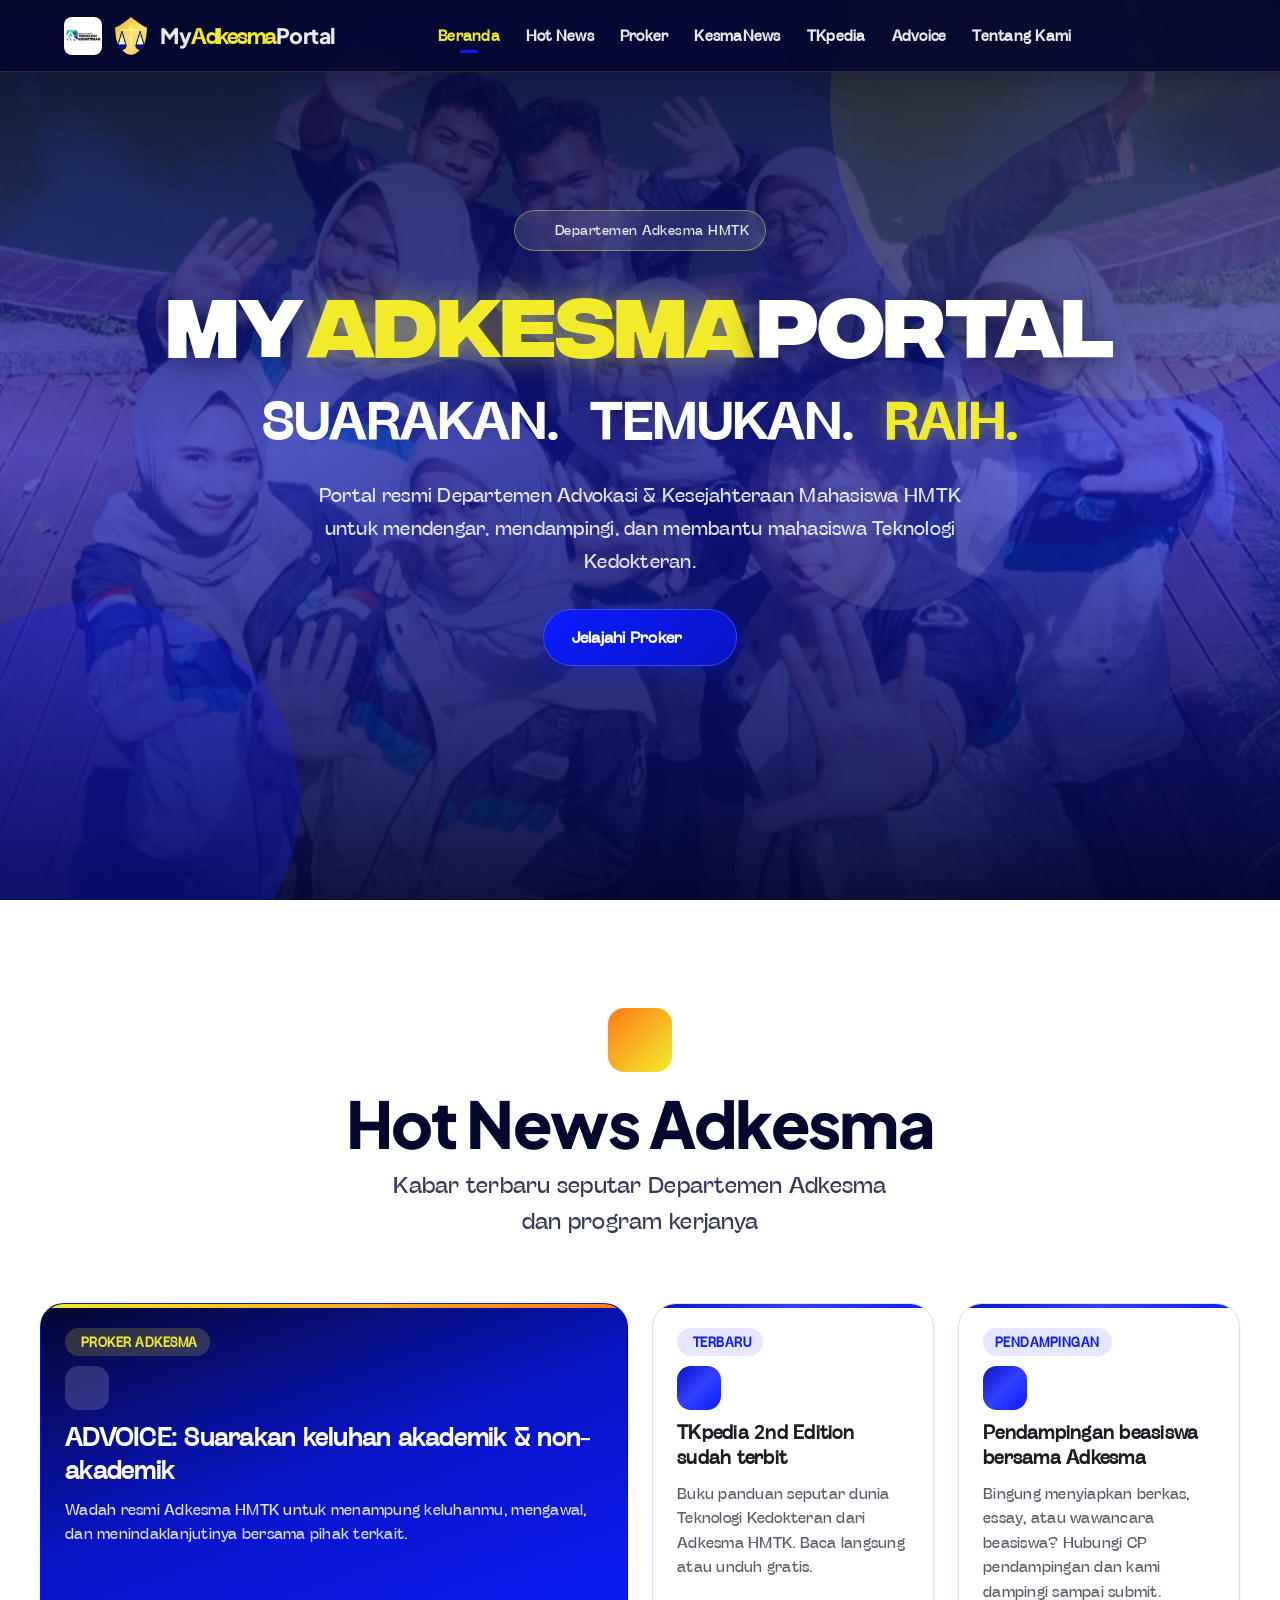
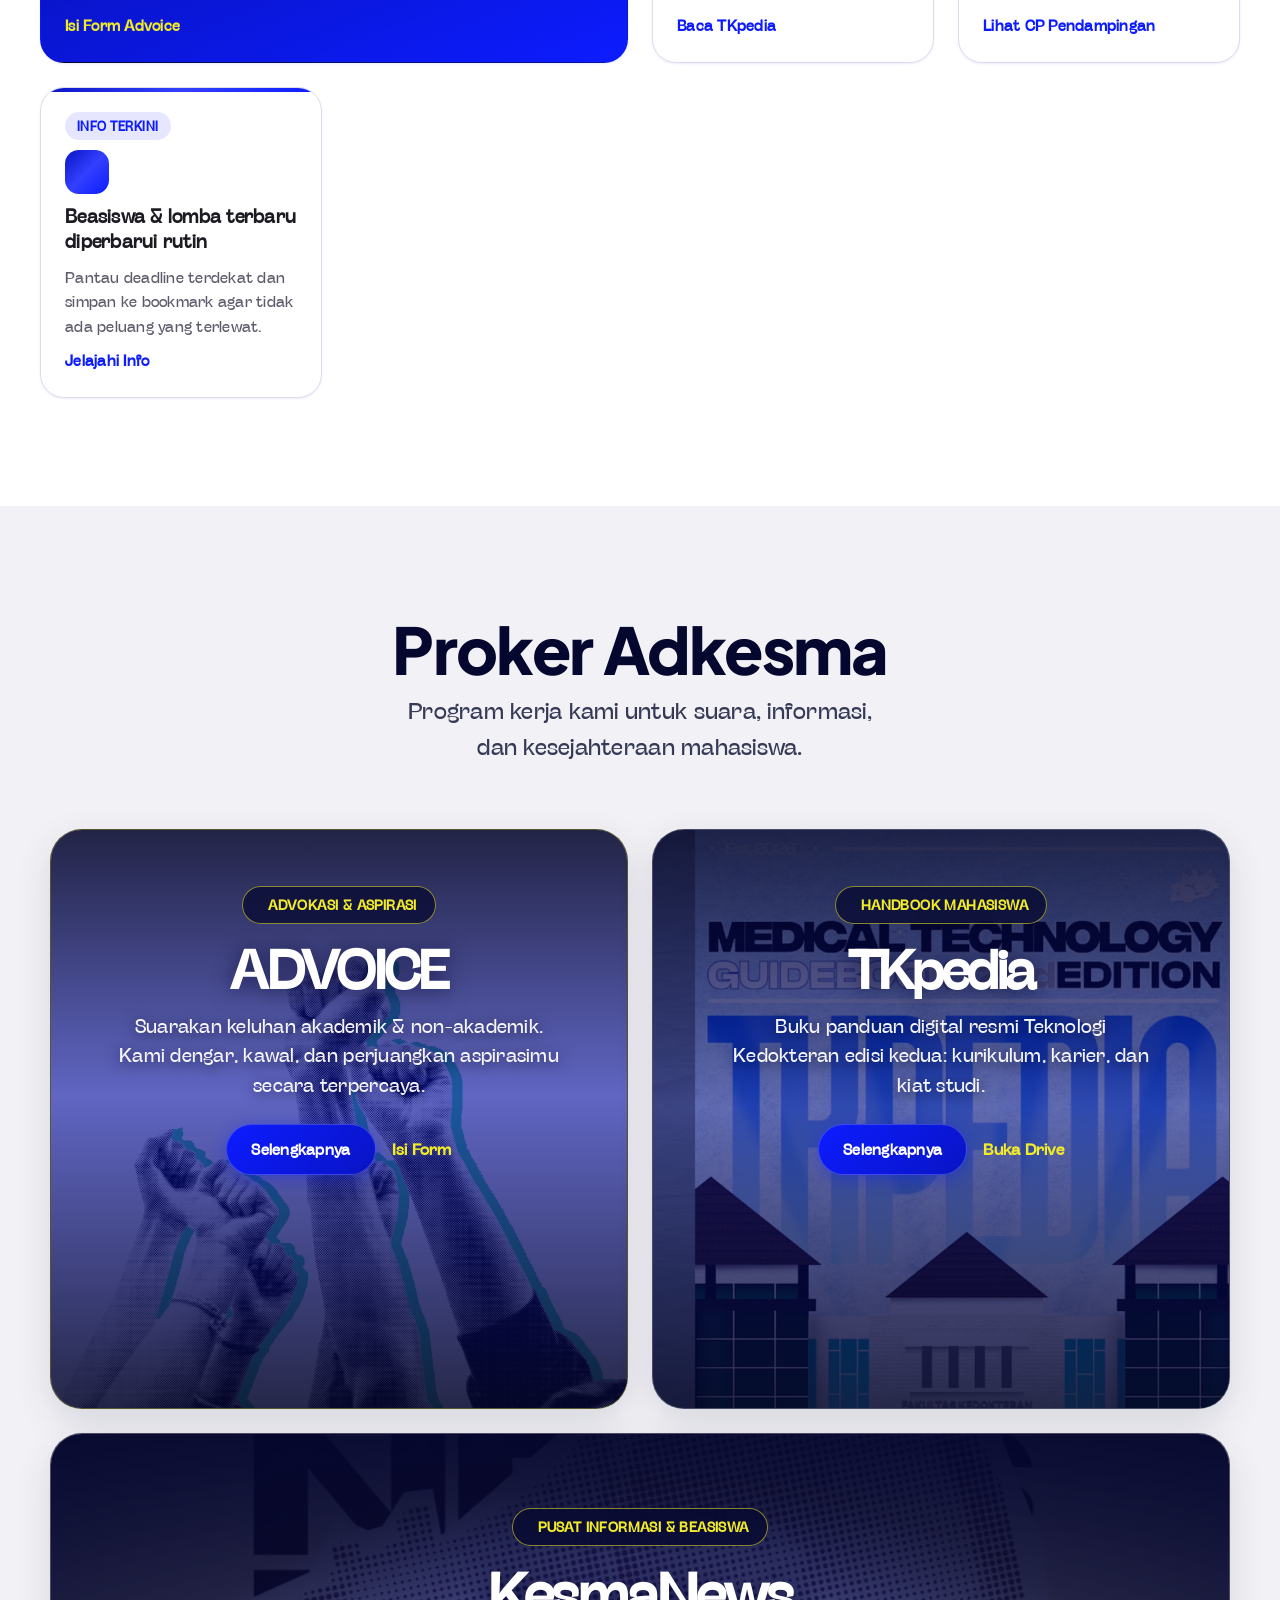
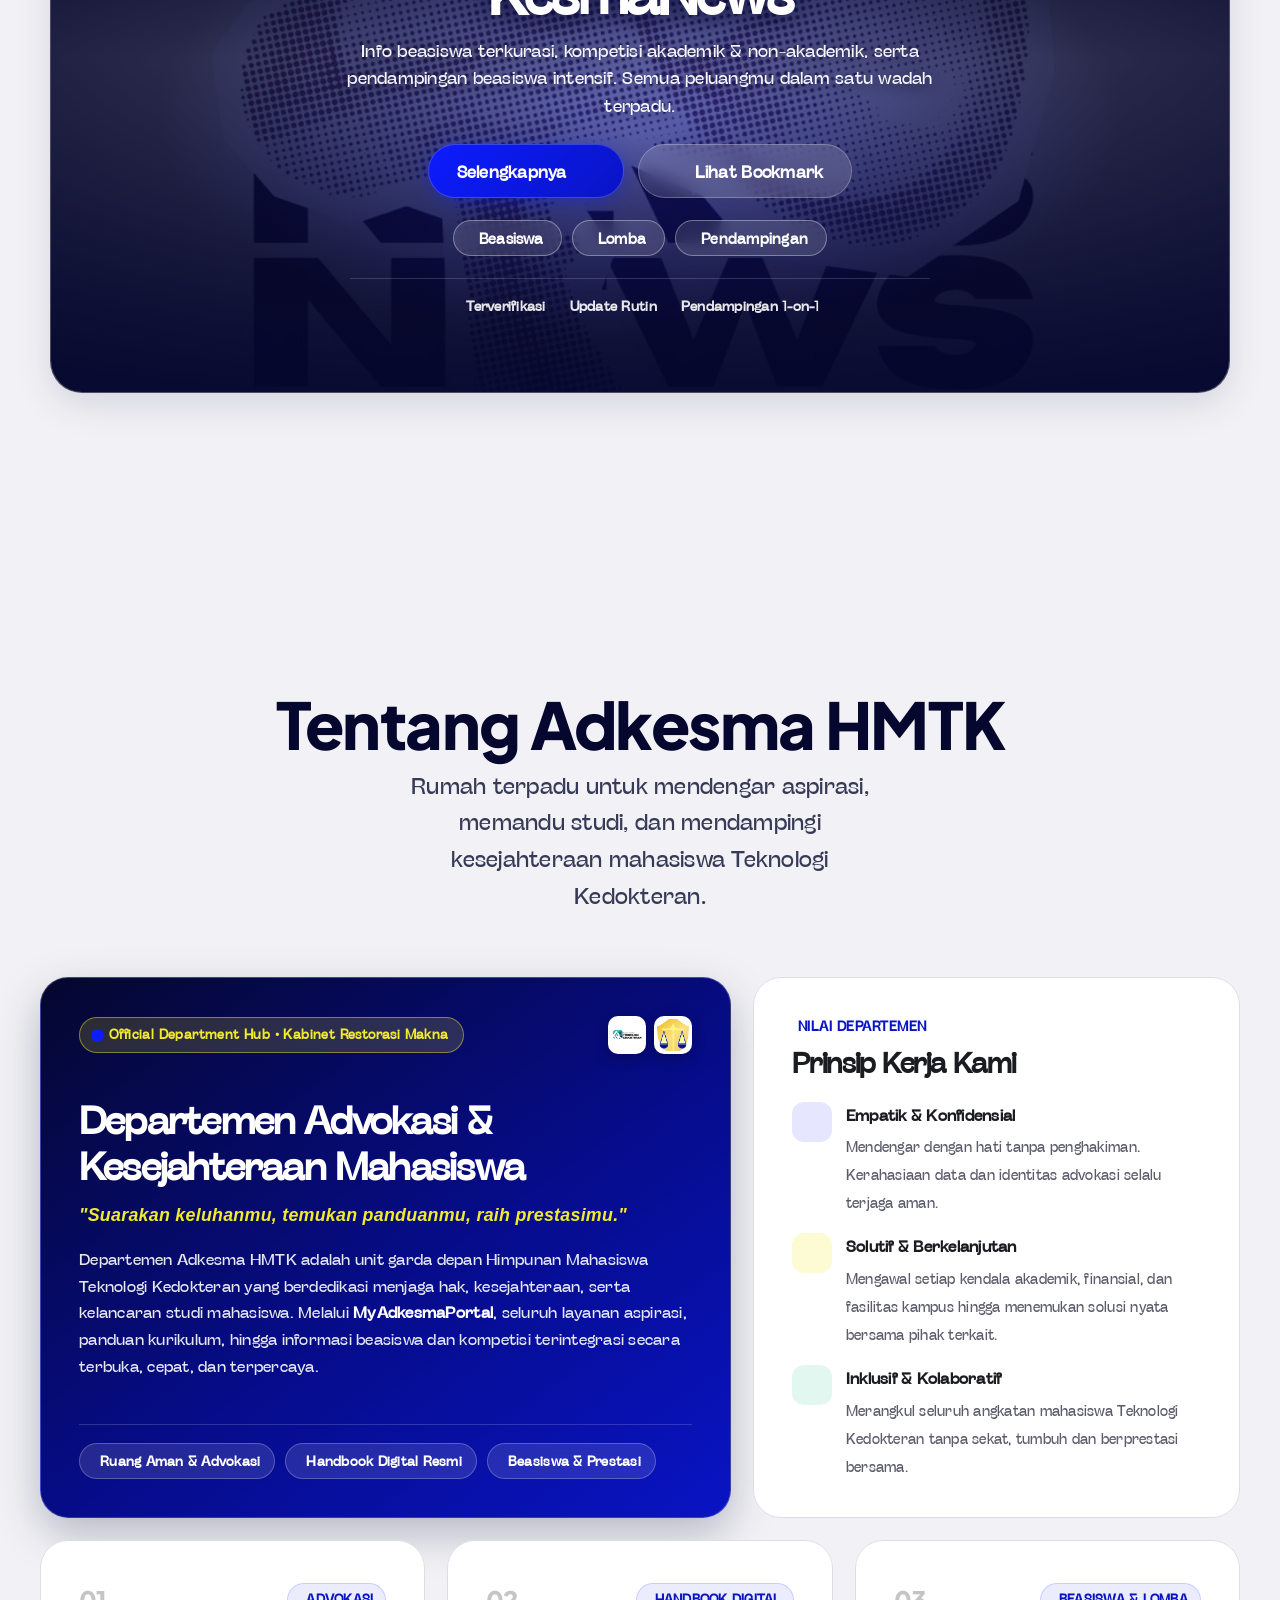
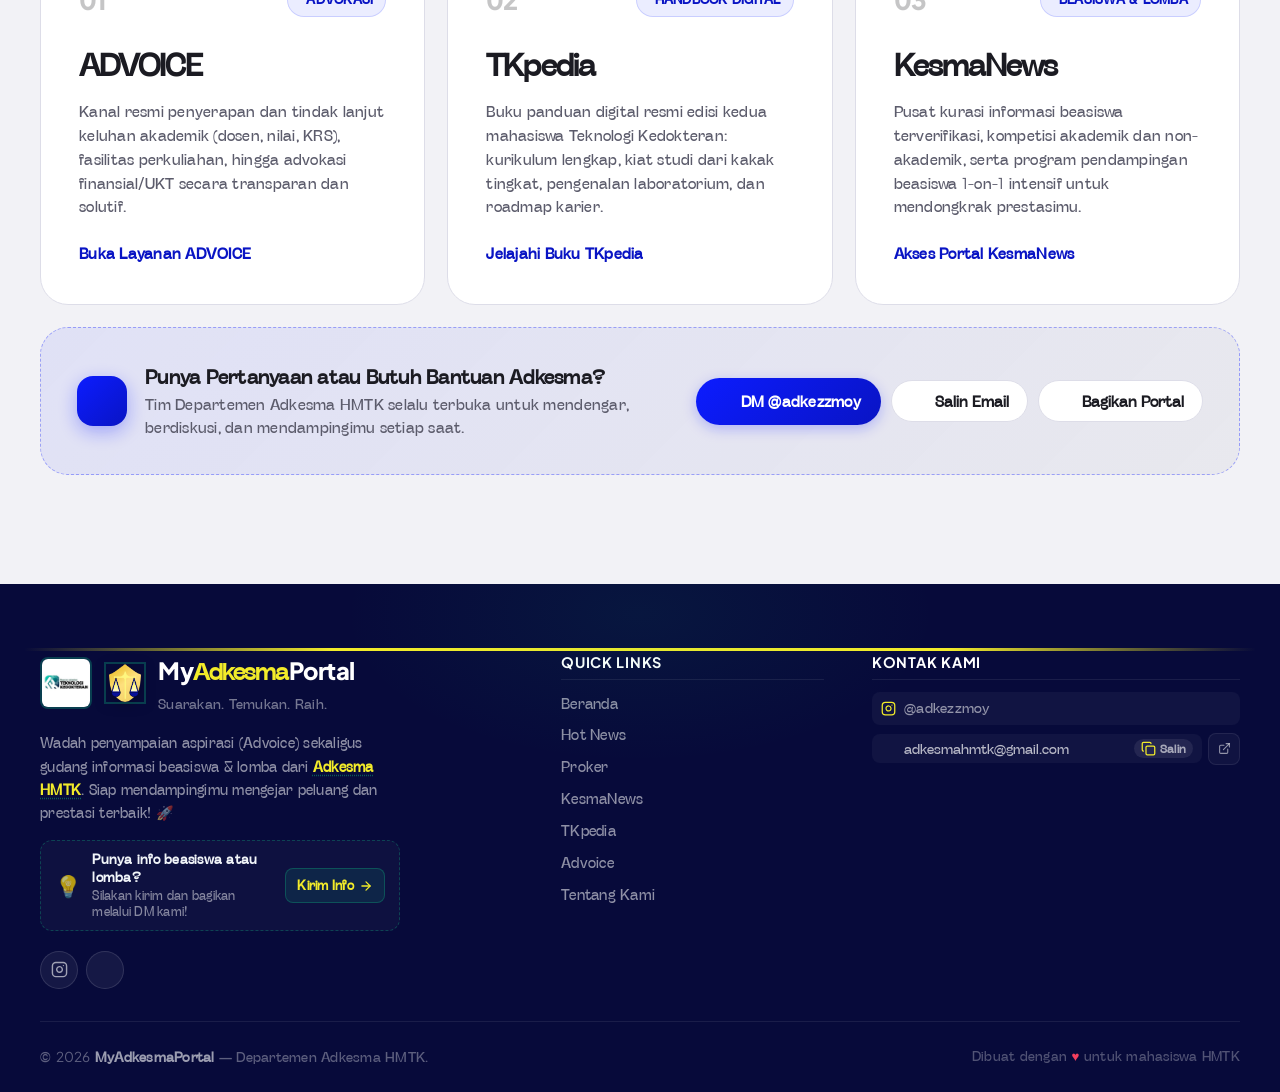
==== commit 9e3f6ed1: "feat(about): revamp Tentang Kami into modern Bento Grid showcasing Adkesma HMTK and its 3 core pilla" ====
--- a/index.html
+++ b/index.html
@@ -27,8 +27,8 @@
     <!-- Styles -->
     <link rel="stylesheet" href="style.css?v=3.0.0">
     <link rel="stylesheet" href="extras.css?v=1.0.0">
-    <link rel="stylesheet" href="apple.css?v=2.2.1">
-    <link rel="stylesheet" href="mobile.css?v=1.1.0">
+    <link rel="stylesheet" href="apple.css?v=2.3.0">
+    <link rel="stylesheet" href="mobile.css?v=1.2.0">
 </head>
 <body>
     <!-- ═══════════════════════════════════════════ -->
@@ -223,240 +223,141 @@
     <!-- ═══════════════════════════════════════════ -->
     <section class="section about-section" id="tentang">
         <div class="section-container">
-            <div class="about-wrapper reveal">
-                <!-- Left: Interactive Visual Hub Card with 3D Tilt Effect -->
-                <div class="about-visual">
-                    <div class="about-card-glow"></div>
-                    <div class="about-card" id="aboutCardTilt">
-                        <div class="about-card-top-tag">
+            <div class="section-header reveal">
+                <div class="section-icon-wrapper about-section-icon">
+                    <i data-lucide="sparkles"></i>
+                </div>
+                <h2 class="section-title">Tentang Adkesma HMTK</h2>
+                <p class="section-desc">Rumah terpadu untuk mendengar aspirasi, memandu studi, dan mendampingi kesejahteraan mahasiswa Teknologi Kedokteran.</p>
+            </div>
+
+            <!-- Bento Grid Modern -->
+            <div class="about-bento-grid reveal">
+                <!-- Bento Card 1: Main Department Profile (Hero Card) -->
+                <div class="bento-card bento-card--hero" id="aboutCardTilt">
+                    <div class="bento-hero-header">
+                        <div class="bento-badge">
                             <span class="pulse-dot"></span>
-                            <span>Official Hub Adkesma</span>
-                        </div>
-                        <div class="about-logo-frame">
-                            <img src="assets/logo-hmtk.jpeg" alt="Logo HMTK" class="about-logo">
-                            <img src="assets/logo-adkesma.png" alt="Logo Adkesma" class="about-logo about-logo-adkesma">
-                            <div class="about-logo-shine"></div>
-                        </div>
-                        <div class="about-card-footer">
-                            <span class="about-card-name">HMTK</span>
-                            <span class="about-card-sub">Teknologi Kedokteran</span>
-                        </div>
-
-                        <!-- Micro Stat Strip -->
-                        <div class="about-quick-stats">
-                            <div class="about-quick-stat" title="Informasi diverifikasi langsung dari sumber resmi">
-                                <span class="quick-stat-val"><i data-lucide="shield-check"></i> Valid</span>
-                                <span class="quick-stat-lbl">Terpercaya</span>
+                            <span>Official Department Hub • Kabinet Restorasi Makna</span>
+                        </div>
+                        <div class="bento-logos">
+                            <img src="assets/logo-hmtk.jpeg" alt="Logo HMTK" class="bento-logo">
+                            <img src="assets/logo-adkesma.png" alt="Logo Adkesma" class="bento-logo bento-logo-adkesma">
+                        </div>
+                    </div>
+                    <div class="bento-hero-body">
+                        <h3 class="bento-hero-title">Departemen Advokasi &amp; Kesejahteraan Mahasiswa</h3>
+                        <p class="bento-hero-tagline">"Suarakan keluhanmu, temukan panduanmu, raih prestasimu."</p>
+                        <p class="bento-hero-desc">
+                            Departemen Adkesma HMTK adalah unit garda depan Himpunan Mahasiswa Teknologi Kedokteran yang berdedikasi menjaga hak, kesejahteraan, serta kelancaran studi mahasiswa. Melalui <strong>MyAdkesmaPortal</strong>, seluruh layanan aspirasi, panduan kurikulum, hingga informasi beasiswa dan kompetisi terintegrasi secara terbuka, cepat, dan terpercaya.
+                        </p>
+                    </div>
+                    <div class="bento-hero-tags">
+                        <span class="bento-pill-tag"><i data-lucide="shield-check"></i> Ruang Aman &amp; Advokasi</span>
+                        <span class="bento-pill-tag"><i data-lucide="book-open"></i> Handbook Digital Resmi</span>
+                        <span class="bento-pill-tag"><i data-lucide="award"></i> Beasiswa &amp; Prestasi</span>
+                    </div>
+                </div>
+
+                <!-- Bento Card 2: Core Values (Nilai Departemen) -->
+                <div class="bento-card bento-card--values">
+                    <div class="bento-card-badge"><i data-lucide="compass"></i> Nilai Departemen</div>
+                    <h3 class="bento-card-title">Prinsip Kerja Kami</h3>
+                    <ul class="bento-values-list">
+                        <li>
+                            <div class="bento-value-icon bento-val-empathy"><i data-lucide="heart-handshake"></i></div>
+                            <div class="bento-value-text">
+                                <strong>Empatik &amp; Konfidensial</strong>
+                                <span>Mendengar dengan hati tanpa penghakiman. Kerahasiaan data dan identitas advokasi selalu terjaga aman.</span>
                             </div>
-                            <div class="quick-stat-sep"></div>
-                            <div class="about-quick-stat" title="Pembaruan langsung ketika ada informasi terbaru">
-                                <span class="quick-stat-val"><i data-lucide="zap"></i> Langsung</span>
-                                <span class="quick-stat-lbl">Update Real-time</span>
+                        </li>
+                        <li>
+                            <div class="bento-value-icon bento-val-solutive"><i data-lucide="zap"></i></div>
+                            <div class="bento-value-text">
+                                <strong>Solutif &amp; Berkelanjutan</strong>
+                                <span>Mengawal setiap kendala akademik, finansial, dan fasilitas kampus hingga menemukan solusi nyata bersama pihak terkait.</span>
                             </div>
-                            <div class="quick-stat-sep"></div>
-                            <div class="about-quick-stat" title="Didedikasikan untuk mahasiswa">
-                                <span class="quick-stat-val"><i data-lucide="users"></i> Publik</span>
-                                <span class="quick-stat-lbl">Mahasiswa</span>
+                        </li>
+                        <li>
+                            <div class="bento-value-icon bento-val-inclusive"><i data-lucide="users"></i></div>
+                            <div class="bento-value-text">
+                                <strong>Inklusif &amp; Kolaboratif</strong>
+                                <span>Merangkul seluruh angkatan mahasiswa Teknologi Kedokteran tanpa sekat, tumbuh dan berprestasi bersama.</span>
                             </div>
-                        </div>
-
-                        <!-- Quick Share Button -->
-                        <button type="button" class="btn-about-share" id="btnAboutShare" title="Salin link portal MyAdkesmaPortal">
+                        </li>
+                    </ul>
+                </div>
+
+                <!-- Bento Card 3: Pilar ADVOICE -->
+                <div class="bento-card bento-card--pillar bento-pillar--advoice">
+                    <div class="bento-pillar-header">
+                        <span class="bento-pillar-no">01</span>
+                        <span class="bento-pillar-badge"><i data-lucide="megaphone"></i> Advokasi</span>
+                    </div>
+                    <h3 class="bento-pillar-title">ADVOICE</h3>
+                    <p class="bento-pillar-desc">
+                        Kanal resmi penyerapan dan tindak lanjut keluhan akademik (dosen, nilai, KRS), fasilitas perkuliahan, hingga advokasi finansial/UKT secara transparan dan solutif.
+                    </p>
+                    <a href="advoice.html" class="bento-pillar-link">
+                        <span>Buka Layanan ADVOICE</span>
+                        <i data-lucide="arrow-up-right"></i>
+                    </a>
+                </div>
+
+                <!-- Bento Card 4: Pilar TKpedia -->
+                <div class="bento-card bento-card--pillar bento-pillar--tkpedia">
+                    <div class="bento-pillar-header">
+                        <span class="bento-pillar-no">02</span>
+                        <span class="bento-pillar-badge"><i data-lucide="book-open"></i> Handbook Digital</span>
+                    </div>
+                    <h3 class="bento-pillar-title">TKpedia</h3>
+                    <p class="bento-pillar-desc">
+                        Buku panduan digital resmi edisi kedua mahasiswa Teknologi Kedokteran: kurikulum lengkap, kiat studi dari kakak tingkat, pengenalan laboratorium, dan roadmap karier.
+                    </p>
+                    <a href="tkpedia.html" class="bento-pillar-link">
+                        <span>Jelajahi Buku TKpedia</span>
+                        <i data-lucide="arrow-up-right"></i>
+                    </a>
+                </div>
+
+                <!-- Bento Card 5: Pilar KesmaNews -->
+                <div class="bento-card bento-card--pillar bento-pillar--kesmanews">
+                    <div class="bento-pillar-header">
+                        <span class="bento-pillar-no">03</span>
+                        <span class="bento-pillar-badge"><i data-lucide="sparkles"></i> Beasiswa &amp; Lomba</span>
+                    </div>
+                    <h3 class="bento-pillar-title">KesmaNews</h3>
+                    <p class="bento-pillar-desc">
+                        Pusat kurasi informasi beasiswa terverifikasi, kompetisi akademik dan non-akademik, serta program pendampingan beasiswa 1-on-1 intensif untuk mendongkrak prestasimu.
+                    </p>
+                    <a href="kesmanews.html" class="bento-pillar-link">
+                        <span>Akses Portal KesmaNews</span>
+                        <i data-lucide="arrow-up-right"></i>
+                    </a>
+                </div>
+
+                <!-- Bento Card 6: Direct Help & Action Banner -->
+                <div class="bento-card bento-card--action">
+                    <div class="bento-action-content">
+                        <div class="bento-action-icon"><i data-lucide="messages-square"></i></div>
+                        <div class="bento-action-text">
+                            <h4>Punya Pertanyaan atau Butuh Bantuan Adkesma?</h4>
+                            <p>Tim Departemen Adkesma HMTK selalu terbuka untuk mendengar, berdiskusi, dan mendampingimu setiap saat.</p>
+                        </div>
+                    </div>
+                    <div class="bento-action-buttons">
+                        <a href="https://www.instagram.com/adkezzmoy" target="_blank" rel="noopener noreferrer" class="btn bento-btn-ig" title="Hubungi kami via DM Instagram">
+                            <i data-lucide="instagram"></i>
+                            <span>DM @adkezzmoy</span>
+                        </a>
+                        <button type="button" class="btn bento-btn-email" id="btnAboutCopyEmail" title="Salin email resmi Adkesma">
+                            <i data-lucide="mail"></i>
+                            <span>Salin Email</span>
+                        </button>
+                        <button type="button" class="btn bento-btn-share" id="btnAboutShare" title="Salin tautan MyAdkesmaPortal">
                             <i data-lucide="share-2"></i>
                             <span>Bagikan Portal</span>
                         </button>
-                    </div>
-                </div>
-
-                <!-- Right: Content with Interactive Tabs -->
-                <div class="about-content">
-                    <div class="about-eyebrow">
-                        <i data-lucide="sparkles"></i>
-                        <span>Dedikasi &amp; Komitmen Mahasiswa</span>
-                    </div>
-
-                    <h2 class="about-heading">
-                        Suara, Peluang &amp; Prestasi <span class="about-accent">Mahasiswa HMTK</span>
-                    </h2>
-
-                    <p class="about-lead">
-                        <strong>MyAdkesmaPortal</strong> adalah platform resmi dari <strong>Departemen Advokasi dan Kesejahteraan Mahasiswa (Adkesma)</strong>, Himpunan Mahasiswa Teknologi Kedokteran (HMTK).
-                    </p>
-
-                    <!-- Interactive Tab Navigation Buttons -->
-                    <div class="about-tabs-nav" role="tablist" aria-label="Informasi Tentang Kami">
-                        <button type="button" class="about-tab-btn active" data-tab="tab-misi" role="tab" aria-selected="true" id="tabBtnMisi">
-                            <i data-lucide="target"></i>
-                            <span>Misi &amp; Nilai</span>
-                        </button>
-                        <button type="button" class="about-tab-btn" data-tab="tab-alur" role="tab" aria-selected="false" id="tabBtnAlur">
-                            <i data-lucide="git-branch"></i>
-                            <span>Alur Pengumpulan Info</span>
-                        </button>
-                        <button type="button" class="about-tab-btn" data-tab="tab-faq" role="tab" aria-selected="false" id="tabBtnFaq">
-                            <i data-lucide="help-circle"></i>
-                            <span>FAQ Mahasiswa</span>
-                        </button>
-                    </div>
-
-                    <!-- Tab Panels Container -->
-                    <div class="about-tabs-content">
-                        <!-- Panel 1: Misi & 3 Pilar Nilai (Default Active) -->
-                        <div class="about-tab-panel active" id="tab-misi" role="tabpanel" aria-labelledby="tabBtnMisi">
-                            <div class="about-pillars">
-                                <div class="about-pillar-card" tabindex="0">
-                                    <div class="pillar-icon pillar-icon-verify">
-                                        <i data-lucide="shield-check"></i>
-                                    </div>
-                                    <div class="pillar-body">
-                                        <h4>Info Terverifikasi &amp; Valid</h4>
-                                        <p>Semua informasi beasiswa dan lomba dihimpun dari sumber resmi, sehingga syarat dan tautan pendaftarannya terjamin kebenarannya.</p>
-                                    </div>
-                                </div>
-
-                                <div class="about-pillar-card" tabindex="0">
-                                    <div class="pillar-icon pillar-icon-update">
-                                        <i data-lucide="refresh-cw"></i>
-                                    </div>
-                                    <div class="pillar-body">
-                                        <h4>Selalu Diperbarui</h4>
-                                        <p>Informasi akan langsung diperbarui setiap kali ada kabar dari penyelenggara, sehingga kamu tidak akan melewatkan batas waktu pendaftaran.</p>
-                                    </div>
-                                </div>
-
-                                <div class="about-pillar-card" tabindex="0">
-                                    <div class="pillar-icon pillar-icon-open">
-                                        <i data-lucide="heart-handshake"></i>
-                                    </div>
-                                    <div class="pillar-body">
-                                        <h4>Terbuka &amp; Gratis</h4>
-                                        <p>Bebas diakses oleh seluruh mahasiswa tanpa dipungut biaya apapun untuk mendukung potensi akademik dan prestasimu.</p>
-                                    </div>
-                                </div>
-                            </div>
-                        </div>
-
-                        <!-- Panel 2: Alur Pengumpulan Info -->
-                        <div class="about-tab-panel" id="tab-alur" role="tabpanel" aria-labelledby="tabBtnAlur">
-                            <div class="about-workflow">
-                                <div class="workflow-step" tabindex="0">
-                                    <div class="step-badge">
-                                        <span class="step-num">01</span>
-                                    </div>
-                                    <div class="step-content">
-                                        <div class="step-header">
-                                            <i data-lucide="search"></i>
-                                            <h4>Pencarian Informasi</h4>
-                                        </div>
-                                        <p>Tim Adkesma memantau berbagai informasi resmi seputar beasiswa, pertukaran pelajar, hingga kompetisi medis, teknologi, dan umum.</p>
-                                    </div>
-                                </div>
-
-                                <div class="workflow-divider">
-                                    <div class="workflow-line"></div>
-                                </div>
-
-                                <div class="workflow-step" tabindex="0">
-                                    <div class="step-badge">
-                                        <span class="step-num">02</span>
-                                    </div>
-                                    <div class="step-content">
-                                        <div class="step-header">
-                                            <i data-lucide="file-check"></i>
-                                            <h4>Pengecekan Syarat</h4>
-                                        </div>
-                                        <p>Kami memastikan kompetisi diselenggarakan secara resmi, tautan pendaftaran dapat diakses, buku panduan lengkap, dan batas waktunya tepat.</p>
-                                    </div>
-                                </div>
-
-                                <div class="workflow-divider">
-                                    <div class="workflow-line"></div>
-                                </div>
-
-                                <div class="workflow-step" tabindex="0">
-                                    <div class="step-badge">
-                                        <span class="step-num">03</span>
-                                    </div>
-                                    <div class="step-content">
-                                        <div class="step-header">
-                                            <i data-lucide="send"></i>
-                                            <h4>Publikasi &amp; Pendampingan</h4>
-                                        </div>
-                                        <p>Informasi akan ditayangkan di portal ini. Jika kamu butuh bantuan atau ingin berkonsultasi seputar pendaftaran, tim kami siap mendampingi.</p>
-                                    </div>
-                                </div>
-                            </div>
-                        </div>
-
-                        <!-- Panel 3: FAQ Interaktif (Accordion) -->
-                        <div class="about-tab-panel" id="tab-faq" role="tabpanel" aria-labelledby="tabBtnFaq">
-                            <div class="about-faq-list">
-                                <div class="about-faq-item" tabindex="0">
-                                    <button type="button" class="faq-question" aria-expanded="false">
-                                        <span class="faq-title">Siapa saja yang boleh mengakses dan mendaftar informasi di sini?</span>
-                                        <i data-lucide="chevron-down" class="faq-icon"></i>
-                                    </button>
-                                    <div class="faq-answer">
-                                        <p>Semua mahasiswa Teknologi Kedokteran dan mahasiswa umum bebas mengakses portal ini tanpa biaya. Namun, pastikan untuk selalu mengecek syarat khusus di setiap informasi ya.</p>
-                                    </div>
-                                </div>
-
-                                <div class="about-faq-item" tabindex="0">
-                                    <button type="button" class="faq-question" aria-expanded="false">
-                                        <span class="faq-title">Seberapa sering isi MyAdkesmaPortal diperbarui?</span>
-                                        <i data-lucide="chevron-down" class="faq-icon"></i>
-                                    </button>
-                                    <div class="faq-answer">
-                                        <p>Informasi akan langsung kami perbarui ketika ada kabar atau perubahan terbaru dari pihak penyelenggara, sehingga kamu akan selalu mendapat informasi terkini.</p>
-                                    </div>
-                                </div>
-
-                                <div class="about-faq-item" tabindex="0">
-                                    <button type="button" class="faq-question" aria-expanded="false">
-                                        <span class="faq-title">Bagaimana jika tautan pendaftaran atau panduannya bermasalah?</span>
-                                        <i data-lucide="chevron-down" class="faq-icon"></i>
-                                    </button>
-                                    <div class="faq-answer">
-                                        <p>Kamu bisa langsung mengabari kami melalui DM Instagram <a href="https://www.instagram.com/adkezzmoy" target="_blank" rel="noopener noreferrer">@adkezzmoy</a> atau melalui email agar segera diperbaiki.</p>
-                                    </div>
-                                </div>
-
-                                <div class="about-faq-item" tabindex="0">
-                                    <button type="button" class="faq-question" aria-expanded="false">
-                                        <span class="faq-title">Apakah bisa menitipkan promosi informasi lomba atau beasiswa dari luar?</span>
-                                        <i data-lucide="chevron-down" class="faq-icon"></i>
-                                    </button>
-                                    <div class="faq-answer">
-                                        <p>Tentu bisa! Kami terbuka untuk kolaborasi publikasi. Silakan hubungi kami melalui DM Instagram dan sertakan proposal atau posternya.</p>
-                                    </div>
-                                </div>
-                            </div>
-                        </div>
-                    </div>
-
-                    <!-- Bottom Action Callout -->
-                    <div class="about-action-bar">
-                        <div class="about-action-info">
-                            <span class="action-emoji">💬</span>
-                            <div class="action-text">
-                                <strong>Punya pertanyaan atau butuh pendampingan advokasi?</strong>
-                                <span>Tim Adkesma HMTK selalu siap mendengarkan dan membantu rekan-rekan mahasiswa.</span>
-                            </div>
-                        </div>
-                        <div class="about-action-links">
-                            <a href="https://www.instagram.com/adkezzmoy" target="_blank" rel="noopener noreferrer" class="btn-about-action btn-about-ig" title="Hubungi kami via Instagram DM">
-                                <svg xmlns="http://www.w3.org/2000/svg" width="15" height="15" viewBox="0 0 24 24" fill="none" stroke="currentColor" stroke-width="2" stroke-linecap="round" stroke-linejoin="round">
-                                    <rect width="20" height="20" x="2" y="2" rx="5" ry="5"></rect>
-                                    <path d="M16 11.37A4 4 0 1 1 12.63 8 4 4 0 0 1 16 11.37z"></path>
-                                    <line x1="17.5" x2="17.51" y1="6.5" y2="6.5"></line>
-                                </svg>
-                                <span>DM Adkesma</span>
-                            </a>
-                            <button type="button" class="btn-about-action btn-about-email" id="btnAboutCopyEmail" title="Salin email Adkesma HMTK">
-                                <i data-lucide="mail"></i>
-                                <span>Salin Email</span>
-                            </button>
-                        </div>
                     </div>
                 </div>
             </div>
--- a/apple.css
+++ b/apple.css
@@ -1103,6 +1103,483 @@
 }
 .hotnews-card:hover, .advoice-cat-card:hover, .advoice-step:hover { transform: scale(1.02) translateY(-4px); }
 
+/* ═══════════════════════════════════════════════════════════════
+   BENTO GRID MODERN — TENTANG ADKESMA HMTK
+   ═══════════════════════════════════════════════════════════════ */
+.about-bento-grid {
+    display: grid;
+    grid-template-columns: repeat(12, 1fr);
+    gap: 22px;
+    margin-top: clamp(32px, 5vh, 48px);
+}
+
+.bento-card {
+    background: var(--color-surface);
+    border: 1px solid var(--color-border);
+    border-radius: 28px;
+    padding: clamp(28px, 4vw, 38px);
+    transition: transform 0.45s var(--ap-ease), box-shadow 0.45s var(--ap-ease), border-color 0.3s;
+    position: relative;
+    overflow: hidden;
+    display: flex;
+    flex-direction: column;
+}
+
+.bento-card:hover {
+    transform: translateY(-4px);
+    box-shadow: 0 16px 40px rgba(5, 7, 46, 0.14);
+    border-color: rgba(12, 28, 255, 0.35);
+}
+
+[data-theme="dark"] .bento-card:hover {
+    box-shadow: 0 16px 40px rgba(0, 0, 0, 0.45);
+    border-color: rgba(92, 104, 255, 0.45);
+}
+
+/* 1. Bento Card Hero (Main Profile - Span 7) */
+.bento-card--hero {
+    grid-column: span 7;
+    background: linear-gradient(145deg, #05072E 0%, #060C8A 55%, #0914C4 100%) !important;
+    color: #ffffff !important;
+    border: 1px solid rgba(255, 255, 255, 0.22) !important;
+    box-shadow: 0 16px 44px rgba(5, 7, 46, 0.25) !important;
+    justify-content: space-between;
+}
+
+.bento-hero-header {
+    display: flex;
+    align-items: center;
+    justify-content: space-between;
+    gap: 16px;
+    margin-bottom: 24px;
+    flex-wrap: wrap;
+}
+
+.bento-badge {
+    display: inline-flex;
+    align-items: center;
+    gap: 8px;
+    padding: 6px 14px;
+    border-radius: 999px;
+    background: rgba(242, 235, 42, 0.16);
+    border: 1px solid rgba(242, 235, 42, 0.45);
+    color: var(--gsm-lemon, #F2EB2A);
+    font-size: 0.78rem;
+    font-weight: 700;
+    letter-spacing: 0.4px;
+}
+
+.bento-logos {
+    display: flex;
+    align-items: center;
+    gap: 8px;
+}
+
+.bento-logo {
+    width: 38px;
+    height: 38px;
+    border-radius: 10px;
+    object-fit: cover;
+    background: #ffffff;
+    padding: 3px;
+    box-shadow: 0 4px 14px rgba(0, 0, 0, 0.25);
+}
+
+.bento-hero-title {
+    font-size: clamp(1.8rem, 3.2vw, 2.3rem);
+    font-weight: 800;
+    line-height: 1.18;
+    letter-spacing: -0.02em;
+    color: #ffffff;
+    margin-bottom: 12px;
+}
+
+.bento-hero-tagline {
+    font-family: var(--font-heading, inherit);
+    font-size: 1.05rem;
+    font-weight: 600;
+    color: var(--gsm-lemon, #F2EB2A);
+    margin-bottom: 16px;
+    font-style: italic;
+}
+
+.bento-hero-desc {
+    font-size: 0.95rem;
+    line-height: 1.65;
+    color: rgba(255, 255, 255, 0.90);
+    margin-bottom: 26px;
+}
+
+.bento-hero-desc strong {
+    color: #ffffff;
+    font-weight: 700;
+}
+
+.bento-hero-tags {
+    display: flex;
+    flex-wrap: wrap;
+    gap: 10px;
+    padding-top: 18px;
+    border-top: 1px solid rgba(255, 255, 255, 0.16);
+}
+
+.bento-pill-tag {
+    display: inline-flex;
+    align-items: center;
+    gap: 6px;
+    padding: 6px 14px;
+    border-radius: 999px;
+    background: rgba(255, 255, 255, 0.12);
+    border: 1px solid rgba(255, 255, 255, 0.24);
+    font-size: 0.8rem;
+    font-weight: 600;
+    color: #ffffff;
+    backdrop-filter: blur(8px);
+    -webkit-backdrop-filter: blur(8px);
+}
+
+.bento-pill-tag svg {
+    width: 14px;
+    height: 14px;
+    color: var(--gsm-lemon, #F2EB2A);
+}
+
+/* 2. Bento Card Values (Span 5) */
+.bento-card--values {
+    grid-column: span 5;
+    justify-content: space-between;
+}
+
+.bento-card-badge {
+    display: inline-flex;
+    align-items: center;
+    gap: 6px;
+    font-size: 0.78rem;
+    font-weight: 700;
+    text-transform: uppercase;
+    letter-spacing: 0.5px;
+    color: var(--gsm-ultramarine, #0C1CFF);
+    margin-bottom: 8px;
+}
+
+[data-theme="dark"] .bento-card-badge {
+    color: var(--gsm-lemon, #F2EB2A);
+}
+
+.bento-card-badge svg {
+    width: 14px;
+    height: 14px;
+}
+
+.bento-card-title {
+    font-size: clamp(1.4rem, 2.2vw, 1.7rem);
+    font-weight: 800;
+    line-height: 1.2;
+    letter-spacing: -0.02em;
+    color: var(--color-text);
+    margin-bottom: 22px;
+}
+
+.bento-values-list {
+    list-style: none;
+    padding: 0;
+    margin: 0;
+    display: flex;
+    flex-direction: column;
+    gap: 18px;
+}
+
+.bento-values-list li {
+    display: flex;
+    align-items: flex-start;
+    gap: 14px;
+}
+
+.bento-value-icon {
+    width: 40px;
+    height: 40px;
+    border-radius: 12px;
+    display: grid;
+    place-items: center;
+    flex-shrink: 0;
+    background: rgba(12, 28, 255, 0.1);
+    color: var(--gsm-ultramarine, #0C1CFF);
+    transition: transform 0.3s;
+}
+
+.bento-values-list li:hover .bento-value-icon {
+    transform: scale(1.08);
+}
+
+[data-theme="dark"] .bento-value-icon {
+    background: rgba(92, 104, 255, 0.16);
+    color: var(--color-accent-light);
+}
+
+.bento-val-empathy {
+    background: rgba(12, 28, 255, 0.1);
+    color: #0C1CFF;
+}
+
+.bento-val-solutive {
+    background: rgba(242, 235, 42, 0.2);
+    color: #B59E00;
+}
+
+[data-theme="dark"] .bento-val-solutive {
+    background: rgba(242, 235, 42, 0.16);
+    color: #F2EB2A;
+}
+
+.bento-val-inclusive {
+    background: rgba(16, 185, 129, 0.12);
+    color: #059669;
+}
+
+.bento-value-icon svg {
+    width: 18px;
+    height: 18px;
+}
+
+.bento-value-text strong {
+    display: block;
+    font-size: 0.95rem;
+    font-weight: 700;
+    color: var(--color-text);
+    margin-bottom: 3px;
+}
+
+.bento-value-text span {
+    font-size: 0.84rem;
+    line-height: 1.5;
+    color: var(--color-text-secondary);
+}
+
+/* 3. Bento Card Pillars (3 Pillars - Span 4 each) */
+.bento-card--pillar {
+    grid-column: span 4;
+    justify-content: space-between;
+    min-height: 280px;
+}
+
+.bento-pillar-header {
+    display: flex;
+    align-items: center;
+    justify-content: space-between;
+    margin-bottom: 18px;
+}
+
+.bento-pillar-no {
+    font-size: 1.5rem;
+    font-weight: 900;
+    letter-spacing: -0.04em;
+    opacity: 0.25;
+    font-family: var(--font-heading, inherit);
+}
+
+.bento-pillar-badge {
+    display: inline-flex;
+    align-items: center;
+    gap: 6px;
+    padding: 5px 12px;
+    border-radius: 999px;
+    font-size: 0.76rem;
+    font-weight: 700;
+    text-transform: uppercase;
+    background: rgba(12, 28, 255, 0.08);
+    color: var(--gsm-ultramarine, #0C1CFF);
+    border: 1px solid rgba(12, 28, 255, 0.15);
+}
+
+[data-theme="dark"] .bento-pillar-badge {
+    background: rgba(255, 255, 255, 0.08);
+    color: #ffffff;
+    border-color: rgba(255, 255, 255, 0.15);
+}
+
+.bento-pillar-badge svg {
+    width: 13px;
+    height: 13px;
+}
+
+.bento-pillar-title {
+    font-size: clamp(1.6rem, 2.4vw, 1.95rem);
+    font-weight: 800;
+    letter-spacing: -0.03em;
+    color: var(--color-text);
+    margin-bottom: 10px;
+}
+
+.bento-pillar-desc {
+    font-size: 0.88rem;
+    line-height: 1.6;
+    color: var(--color-text-secondary);
+    margin-bottom: 22px;
+    flex-grow: 1;
+}
+
+.bento-pillar-link {
+    display: inline-flex;
+    align-items: center;
+    gap: 8px;
+    font-size: 0.88rem;
+    font-weight: 700;
+    color: var(--gsm-ultramarine, #0C1CFF);
+    text-decoration: none;
+    transition: gap 0.25s, color 0.25s;
+    align-self: flex-start;
+}
+
+[data-theme="dark"] .bento-pillar-link {
+    color: var(--gsm-lemon, #F2EB2A);
+}
+
+.bento-pillar-link svg {
+    width: 16px;
+    height: 16px;
+    transition: transform 0.25s;
+}
+
+.bento-pillar-link:hover {
+    gap: 12px;
+}
+
+.bento-pillar-link:hover svg {
+    transform: translate(2px, -2px);
+}
+
+/* Pilar Theme Highlights */
+.bento-pillar--advoice:hover {
+    border-color: rgba(242, 235, 42, 0.6);
+}
+.bento-pillar--tkpedia:hover {
+    border-color: rgba(12, 28, 255, 0.5);
+}
+.bento-pillar--kesmanews:hover {
+    border-color: rgba(5, 7, 46, 0.6);
+}
+
+/* 4. Bento Card Action Banner (Span 12) */
+.bento-card--action {
+    grid-column: span 12;
+    flex-direction: row;
+    align-items: center;
+    justify-content: space-between;
+    gap: 24px;
+    padding: clamp(26px, 3.5vw, 36px);
+    background: linear-gradient(135deg, rgba(12, 28, 255, 0.08) 0%, rgba(5, 7, 46, 0.04) 100%);
+    border: 1px dashed rgba(12, 28, 255, 0.35);
+}
+
+[data-theme="dark"] .bento-card--action {
+    background: linear-gradient(135deg, rgba(12, 28, 255, 0.16) 0%, rgba(5, 7, 46, 0.3) 100%);
+    border-color: rgba(242, 235, 42, 0.3);
+}
+
+.bento-action-content {
+    display: flex;
+    align-items: center;
+    gap: 18px;
+    max-width: 600px;
+}
+
+.bento-action-icon {
+    width: 50px;
+    height: 50px;
+    border-radius: 16px;
+    background: linear-gradient(135deg, #0C1CFF 0%, #0914C4 100%);
+    color: #ffffff;
+    display: grid;
+    place-items: center;
+    flex-shrink: 0;
+    box-shadow: 0 6px 18px rgba(12, 28, 255, 0.3);
+}
+
+.bento-action-icon svg {
+    width: 24px;
+    height: 24px;
+}
+
+.bento-action-text h4 {
+    font-size: 1.15rem;
+    font-weight: 800;
+    color: var(--color-text);
+    margin-bottom: 4px;
+    line-height: 1.3;
+}
+
+.bento-action-text p {
+    font-size: 0.88rem;
+    line-height: 1.5;
+    color: var(--color-text-secondary);
+    margin: 0;
+}
+
+.bento-action-buttons {
+    display: flex;
+    align-items: center;
+    gap: 10px;
+    flex-wrap: wrap;
+    flex-shrink: 0;
+}
+
+.bento-btn-ig {
+    background: linear-gradient(135deg, #0C1CFF 0%, #0914C4 100%) !important;
+    color: #ffffff !important;
+    border-radius: 999px !important;
+    padding: 11px 20px !important;
+    font-weight: 700 !important;
+    font-size: 0.88rem !important;
+    display: inline-flex !important;
+    align-items: center !important;
+    gap: 7px !important;
+    box-shadow: 0 4px 14px rgba(12, 28, 255, 0.25) !important;
+    transition: transform 0.25s, box-shadow 0.25s !important;
+}
+
+.bento-btn-ig:hover {
+    transform: translateY(-2px);
+    box-shadow: 0 8px 22px rgba(12, 28, 255, 0.35) !important;
+}
+
+.bento-btn-email,
+.bento-btn-share {
+    background: var(--color-surface) !important;
+    color: var(--color-text) !important;
+    border: 1px solid var(--color-border) !important;
+    border-radius: 999px !important;
+    padding: 11px 18px !important;
+    font-weight: 600 !important;
+    font-size: 0.88rem !important;
+    display: inline-flex !important;
+    align-items: center !important;
+    gap: 7px !important;
+    transition: background 0.2s, border-color 0.2s, transform 0.25s !important;
+}
+
+.bento-btn-email:hover,
+.bento-btn-share:hover {
+    background: var(--color-surface-hover) !important;
+    border-color: var(--gsm-ultramarine, #0C1CFF) !important;
+    transform: translateY(-2px);
+}
+
+@media (max-width: 1024px) {
+    .bento-card--hero { grid-column: span 12; }
+    .bento-card--values { grid-column: span 12; }
+    .bento-card--pillar { grid-column: span 4; }
+    .bento-card--action { grid-column: span 12; flex-direction: column; align-items: flex-start; }
+}
+
+@media (max-width: 820px) {
+    .bento-card--pillar { grid-column: span 12; min-height: auto; }
+    .about-bento-grid { gap: 16px; }
+    .bento-card { padding: 24px 20px; border-radius: 22px; }
+    .bento-action-content { flex-direction: column; align-items: flex-start; gap: 12px; }
+    .bento-action-buttons { width: 100%; justify-content: flex-start; }
+    .bento-btn-ig, .bento-btn-email, .bento-btn-share { width: 100%; justify-content: center; }
+}
+
 /* Aksesibilitas: hormati prefers-reduced-motion */
 @media (prefers-reduced-motion: reduce) {
     html { scroll-behavior: auto; }
--- a/mobile.css
+++ b/mobile.css
@@ -352,45 +352,85 @@
         grid-template-columns: 1fr !important;
         gap: 16px !important;
     }
-    .about-wrapper {
+    /* ─── TENTANG KAMI (BENTO GRID) MOBILE ───────────────────── */
+    .about-bento-grid {
         grid-template-columns: 1fr !important;
-        gap: 28px !important;
-    }
-    .about-visual {
-        max-width: 100% !important;
-    }
-    .about-card {
-        border-radius: 20px !important;
+        gap: 16px !important;
+    }
+    .bento-card {
+        grid-column: 1 / -1 !important;
         padding: 24px 18px !important;
-    }
-    .about-heading {
-        font-size: clamp(1.45rem, 5.5vw, 1.85rem) !important;
+        border-radius: 22px !important;
+    }
+    .bento-hero-header {
+        flex-direction: column;
+        align-items: flex-start;
+        gap: 14px;
+        margin-bottom: 18px;
+    }
+    .bento-hero-title {
+        font-size: clamp(1.4rem, 6vw, 1.8rem) !important;
         line-height: 1.25 !important;
-        text-align: center !important;
-    }
-    .about-eyebrow {
-        justify-content: center !important;
-    }
-    .about-lead {
-        text-align: center !important;
-        font-size: 0.94rem !important;
-    }
-    .about-tabs-nav {
-        display: flex !important;
-        flex-wrap: nowrap !important;
-        overflow-x: auto !important;
-        gap: 6px !important;
-        padding: 4px !important;
+    }
+    .bento-hero-tagline {
+        font-size: 0.95rem !important;
+    }
+    .bento-hero-desc {
+        font-size: 0.88rem !important;
+        line-height: 1.6 !important;
+        margin-bottom: 20px !important;
+    }
+    .bento-hero-tags {
+        gap: 8px !important;
+        padding-top: 14px !important;
+    }
+    .bento-pill-tag {
+        font-size: 0.75rem !important;
+        padding: 5px 12px !important;
+    }
+    .bento-card-title {
+        font-size: 1.35rem !important;
+        margin-bottom: 18px !important;
+    }
+    .bento-values-list {
+        gap: 14px !important;
+    }
+    .bento-values-list li {
+        gap: 12px !important;
+    }
+    .bento-value-icon {
+        width: 36px !important;
+        height: 36px !important;
+    }
+    .bento-value-text strong {
+        font-size: 0.9rem !important;
+    }
+    .bento-value-text span {
+        font-size: 0.8rem !important;
+    }
+    .bento-pillar-title {
+        font-size: 1.5rem !important;
+    }
+    .bento-pillar-desc {
+        font-size: 0.86rem !important;
         margin-bottom: 16px !important;
-        -webkit-overflow-scrolling: touch !important;
-        scrollbar-width: none !important;
-    }
-    .about-tabs-nav::-webkit-scrollbar { display: none; }
-    .about-tab-btn {
-        flex: 0 0 auto !important;
-        white-space: nowrap !important;
-        padding: 8px 14px !important;
-        font-size: 0.8rem !important;
+    }
+    .bento-action-content {
+        flex-direction: column !important;
+        align-items: flex-start !important;
+        gap: 12px !important;
+    }
+    .bento-action-buttons {
+        width: 100% !important;
+        display: flex !important;
+        flex-direction: column !important;
+        gap: 8px !important;
+    }
+    .bento-btn-ig,
+    .bento-btn-email,
+    .bento-btn-share {
+        width: 100% !important;
+        justify-content: center !important;
     }
 
     /* Footer */
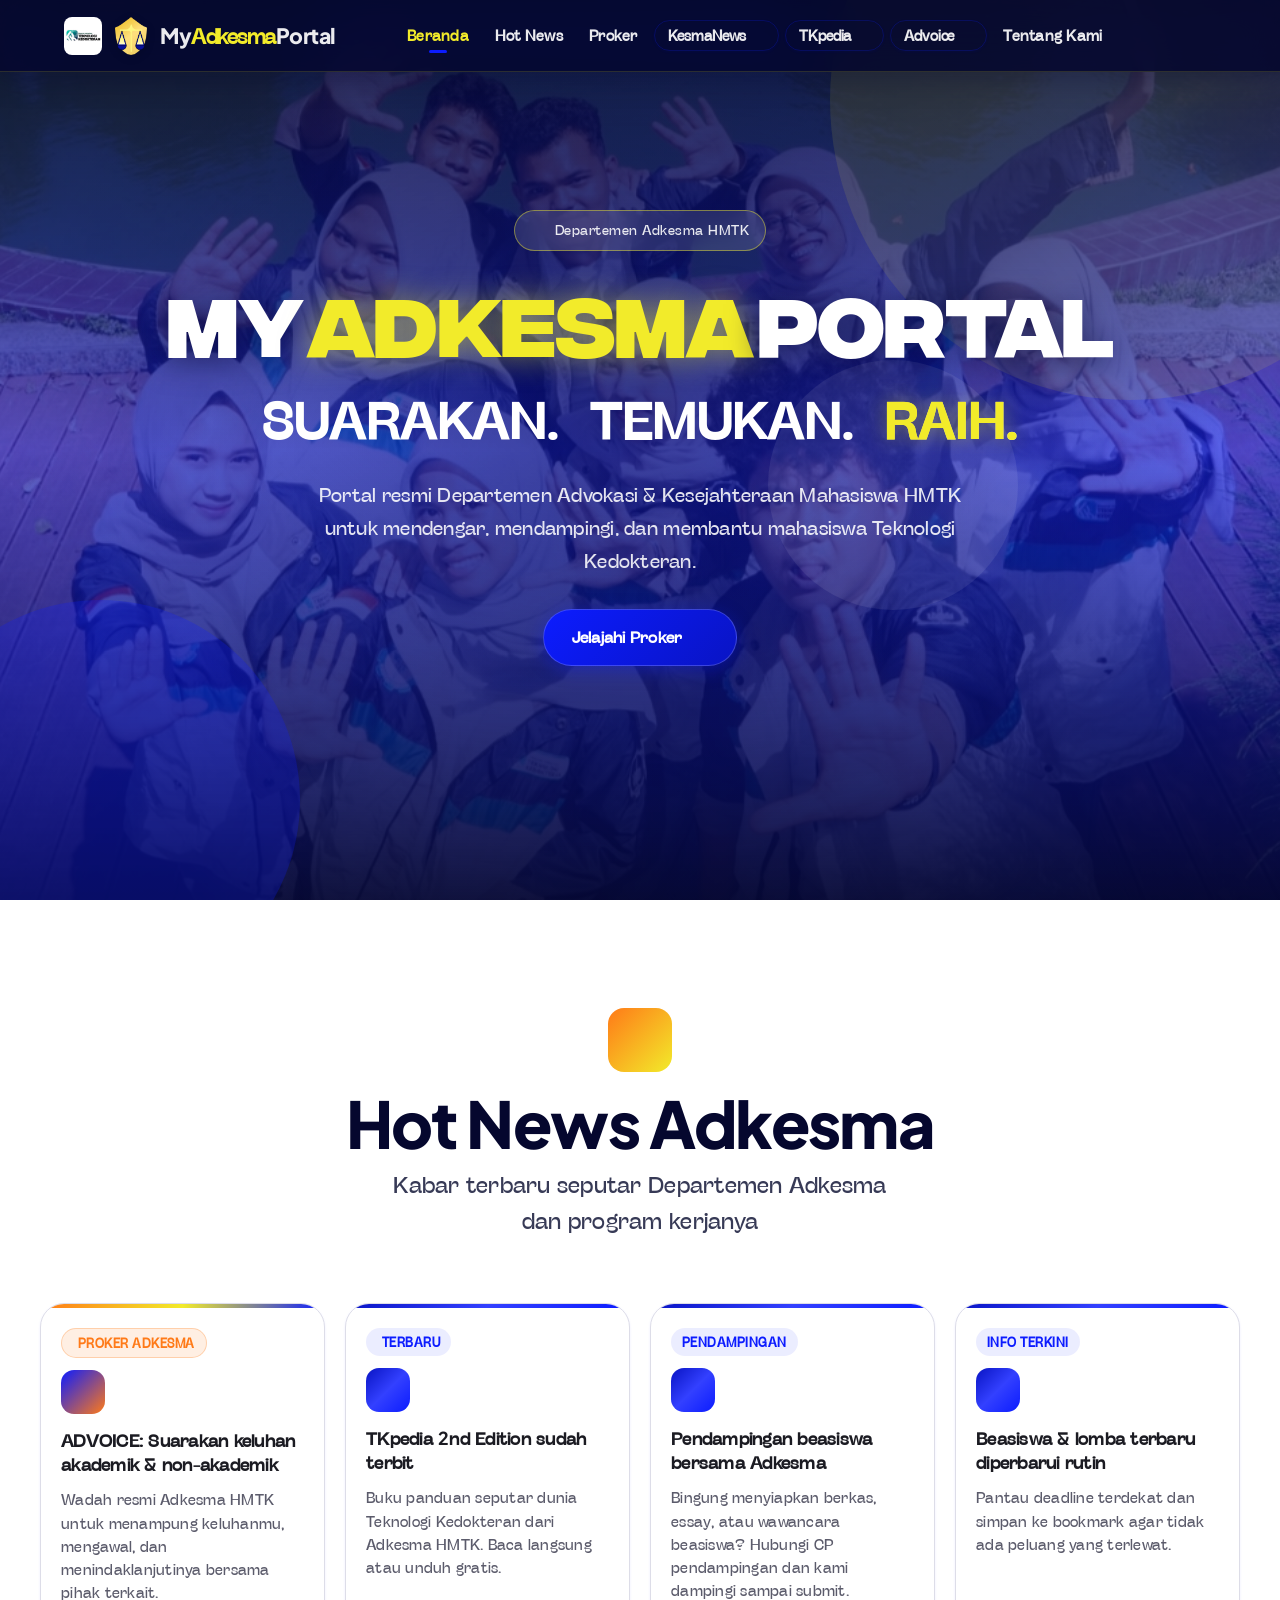
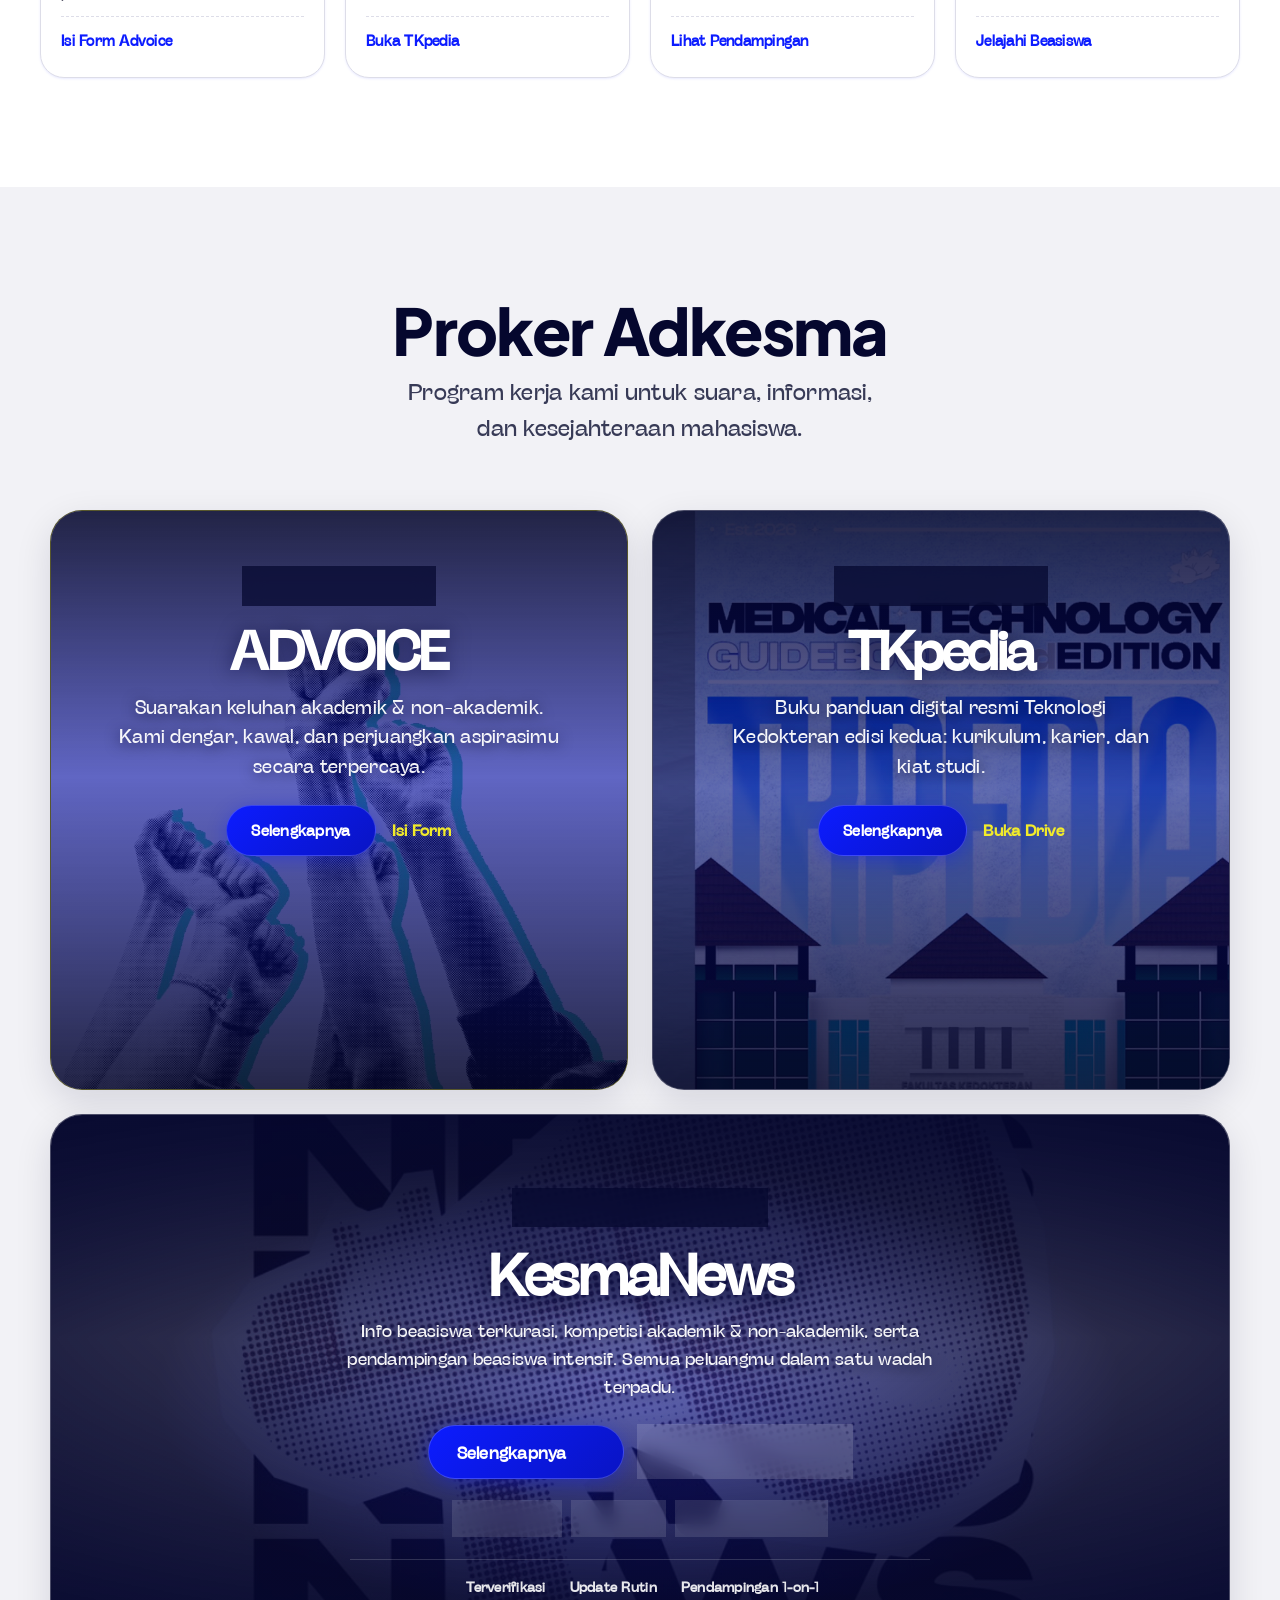
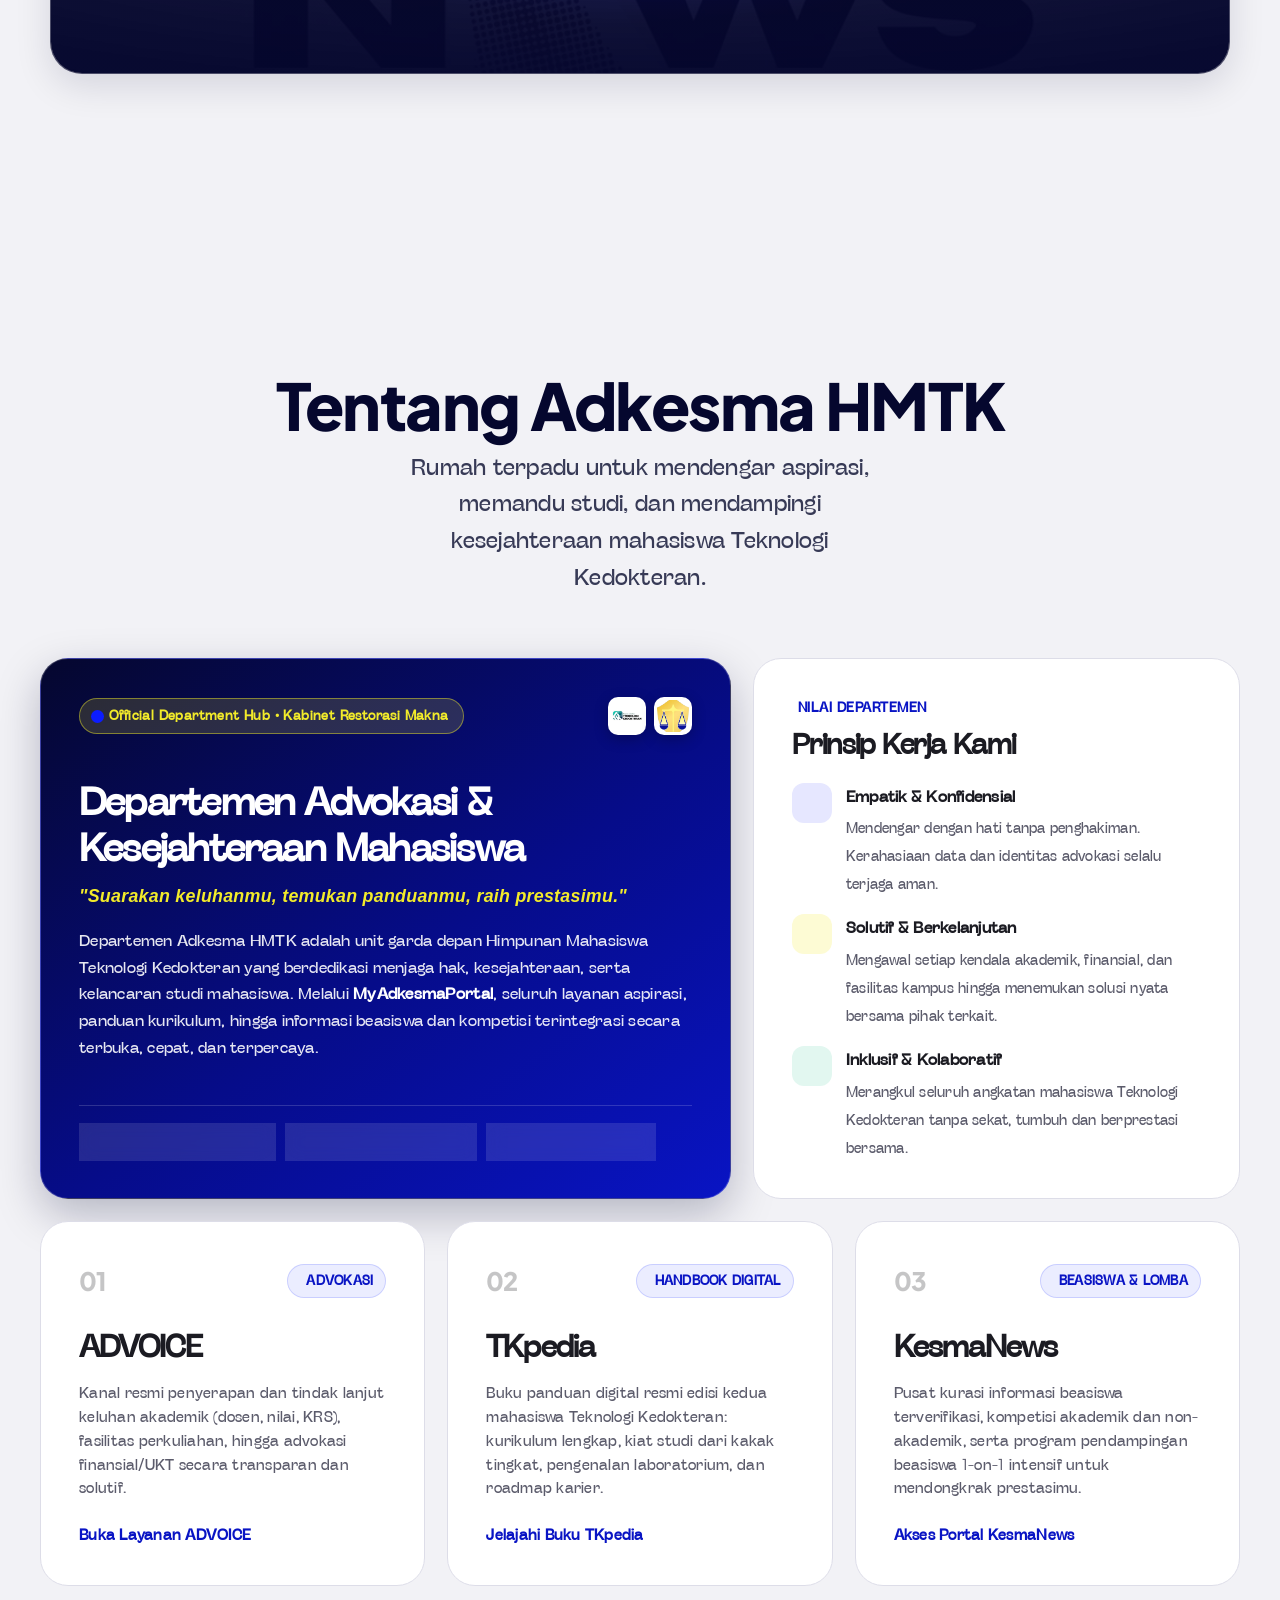
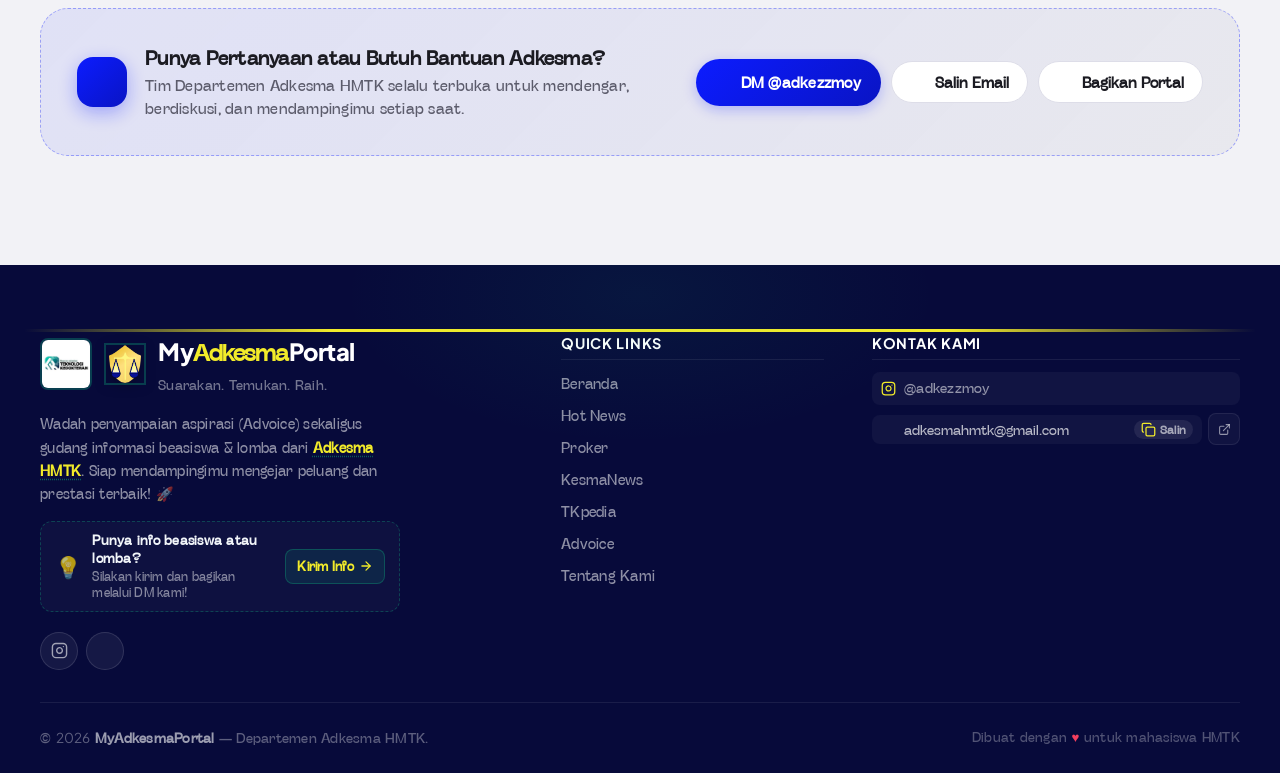
==== commit 0a96fd32: "feat(ui): balance hot news in symmetrical 4-col grid and differentiate page transition buttons in na" ====
--- a/index.html
+++ b/index.html
@@ -26,9 +26,9 @@
     
     <!-- Styles -->
     <link rel="stylesheet" href="style.css?v=3.0.0">
-    <link rel="stylesheet" href="extras.css?v=1.0.0">
-    <link rel="stylesheet" href="apple.css?v=2.3.0">
-    <link rel="stylesheet" href="mobile.css?v=1.2.0">
+    <link rel="stylesheet" href="extras.css?v=1.1.0">
+    <link rel="stylesheet" href="apple.css?v=2.3.1">
+    <link rel="stylesheet" href="mobile.css?v=1.2.1">
 </head>
 <body>
     <!-- ═══════════════════════════════════════════ -->
@@ -45,9 +45,18 @@
                 <a href="#beranda" class="nav-link active" data-section="beranda">Beranda</a>
                 <a href="#hotnews" class="nav-link" data-section="hotnews">Hot News</a>
                 <a href="#proker" class="nav-link" data-section="proker">Proker</a>
-                <a href="kesmanews.html" class="nav-link" data-section="kesmanews">KesmaNews</a>
-                <a href="tkpedia.html" class="nav-link" data-section="tkpedia">TKpedia</a>
-                <a href="advoice.html" class="nav-link nav-link-advoice" data-section="advoice">Advoice</a>
+                <a href="kesmanews.html" class="nav-link nav-link--page" data-section="kesmanews">
+                    <span>KesmaNews</span>
+                    <i data-lucide="arrow-up-right" class="nav-page-icon"></i>
+                </a>
+                <a href="tkpedia.html" class="nav-link nav-link--page" data-section="tkpedia">
+                    <span>TKpedia</span>
+                    <i data-lucide="arrow-up-right" class="nav-page-icon"></i>
+                </a>
+                <a href="advoice.html" class="nav-link nav-link--page nav-link-advoice" data-section="advoice">
+                    <span>Advoice</span>
+                    <i data-lucide="arrow-up-right" class="nav-page-icon"></i>
+                </a>
                 <a href="#tentang" class="nav-link" data-section="tentang">Tentang Kami</a>
             </div>
             <div class="nav-actions">
@@ -584,7 +593,7 @@
     </div>
 
     <script src="app.js?v=2.5.1"></script>
-    <script src="extras.js?v=1.0.0"></script>
+    <script src="extras.js?v=1.1.0"></script>
     <script src="apple.js?v=2.1.0"></script>
 </body>
 </html>
--- a/extras.css
+++ b/extras.css
@@ -95,22 +95,30 @@
     .section-bg { background-attachment: scroll; }
 }
 
-/* ─── Hot News ───────────────────────────────────────────────── */
+/* ─── Hot News (Symmetrical 4-Card Grid) ─────────────────────── */
 .hotnews-section { background: var(--color-bg); }
 .hotnews-icon { background: linear-gradient(135deg, #FF7A18, #F2EB2A); color: #222; }
-.hotnews-grid { display: grid; grid-template-columns: repeat(auto-fit, minmax(250px, 1fr)); gap: var(--space-lg); }
+.hotnews-grid {
+    display: grid !important;
+    grid-template-columns: repeat(4, 1fr) !important;
+    gap: 20px !important;
+    align-items: stretch !important;
+}
 .hotnews-card {
-    position: relative;
-    display: flex;
-    flex-direction: column;
-    gap: 10px;
-    padding: 24px;
-    border-radius: var(--radius-xl);
-    background: var(--color-surface);
-    border: 1px solid var(--color-border);
-    box-shadow: var(--shadow-sm);
-    transition: transform var(--transition-base), box-shadow var(--transition-base), border-color var(--transition-base);
-    overflow: hidden;
+    position: relative !important;
+    display: flex !important;
+    flex-direction: column !important;
+    justify-content: flex-start !important;
+    gap: 12px !important;
+    padding: 24px 20px !important;
+    border-radius: var(--radius-xl) !important;
+    background: var(--color-surface) !important;
+    border: 1px solid var(--color-border) !important;
+    box-shadow: var(--shadow-sm) !important;
+    transition: transform var(--transition-base), box-shadow var(--transition-base), border-color var(--transition-base) !important;
+    overflow: hidden !important;
+    height: 100% !important;
+    grid-column: span 1 !important;
 }
 .hotnews-card::after {
     content: '';
@@ -120,67 +128,124 @@
     background: var(--gradient-primary);
 }
 .hotnews-card:hover {
-    transform: translateY(-6px);
-    box-shadow: var(--shadow-lg);
-    border-color: var(--color-accent);
+    transform: translateY(-6px) !important;
+    box-shadow: var(--shadow-lg) !important;
+    border-color: var(--color-accent) !important;
 }
 .hotnews-featured {
-    grid-column: span 2;
-    background: var(--gradient-hero);
-    color: #fff;
-    border-color: transparent;
+    grid-column: span 1 !important;
+    background: var(--color-surface) !important;
+    color: var(--color-text) !important;
+    border: 1px solid var(--color-border) !important;
 }
 .hotnews-featured::after {
-    background: linear-gradient(90deg, #F2EB2A, #FF7A18);
-}
-.hotnews-featured .hotnews-card-title,
+    background: linear-gradient(90deg, #FF7A18, #F2EB2A, #0C1CFF) !important;
+    height: 4px !important;
+}
+.hotnews-featured .hotnews-card-title {
+    color: var(--color-text) !important;
+    font-size: 1.05rem !important;
+}
 .hotnews-featured .hotnews-card-desc {
-    color: #fff;
-}
-.hotnews-featured .hotnews-card-desc { opacity: 0.88; }
-.hotnews-card-top { display: flex; align-items: center; justify-content: space-between; gap: 8px; }
+    color: var(--color-text-secondary) !important;
+    opacity: 1 !important;
+}
+.hotnews-card-top {
+    display: flex;
+    align-items: center;
+    justify-content: space-between;
+    gap: 8px;
+    min-height: 26px;
+}
 .hotnews-tag {
     display: inline-flex;
     align-items: center;
-    gap: 4px;
-    padding: 4px 12px;
+    gap: 5px;
+    padding: 4px 11px;
     border-radius: 999px;
     font-size: 0.72rem;
     font-weight: 700;
     letter-spacing: 0.04em;
     text-transform: uppercase;
-    background: rgba(12, 28, 255, 0.1);
+    background: rgba(12, 28, 255, 0.08);
     color: var(--color-accent);
 }
 .hotnews-tag svg { width: 13px; height: 13px; color: #FF7A18; }
-.hotnews-featured .hotnews-tag { background: rgba(242, 235, 42, 0.18); color: #F2EB2A; }
-.hotnews-date { font-size: 0.75rem; opacity: 0.7; }
+.hotnews-featured .hotnews-tag {
+    background: rgba(255, 122, 24, 0.12) !important;
+    color: #FF7A18 !important;
+    border: 1px solid rgba(255, 122, 24, 0.28) !important;
+}
+.hotnews-date { font-size: 0.75rem; opacity: 0.7; white-space: nowrap; }
 .hotnews-card-icon {
     width: 44px;
     height: 44px;
-    border-radius: 14px;
+    border-radius: 13px;
     display: grid;
     place-items: center;
     background: var(--gradient-primary);
     color: #fff;
-}
-.hotnews-featured .hotnews-card-icon { background: rgba(255, 255, 255, 0.16); }
-.hotnews-card-title { font-size: 1.1rem; line-height: 1.35; color: var(--color-text); }
-.hotnews-featured .hotnews-card-title { font-size: 1.45rem; }
-.hotnews-card-desc { font-size: 0.9rem; color: var(--color-text-secondary); line-height: 1.6; flex: 1; }
+    flex-shrink: 0;
+}
+.hotnews-featured .hotnews-card-icon {
+    background: linear-gradient(135deg, #0C1CFF 0%, #FF7A18 100%) !important;
+    color: #fff !important;
+}
+.hotnews-card-title {
+    font-size: 1.05rem !important;
+    line-height: 1.35 !important;
+    font-weight: 700 !important;
+    color: var(--color-text) !important;
+    margin: 2px 0 0 0 !important;
+}
+.hotnews-card-desc {
+    font-size: 0.88rem !important;
+    color: var(--color-text-secondary) !important;
+    line-height: 1.55 !important;
+    flex: 1 1 auto !important;
+    margin: 0 !important;
+}
 .hotnews-link {
-    display: inline-flex;
-    align-items: center;
-    gap: 6px;
-    font-weight: 700;
-    font-size: 0.88rem;
-    color: var(--color-accent);
-    text-decoration: none;
-}
-.hotnews-link svg { width: 16px; height: 16px; transition: transform var(--transition-fast); }
-.hotnews-link:hover svg { transform: translateX(4px); }
-.hotnews-featured .hotnews-link { color: #F2EB2A; }
-@media (max-width: 700px) { .hotnews-featured { grid-column: span 1; } }
+    display: inline-flex !important;
+    align-items: center !important;
+    gap: 6px !important;
+    font-weight: 700 !important;
+    font-size: 0.86rem !important;
+    color: var(--color-accent) !important;
+    text-decoration: none !important;
+    margin-top: auto !important;
+    padding-top: 12px !important;
+    border-top: 1px dashed var(--color-border) !important;
+    transition: all var(--transition-fast) !important;
+}
+.hotnews-link svg {
+    width: 15px !important;
+    height: 15px !important;
+    transition: transform var(--transition-fast) !important;
+}
+.hotnews-link:hover svg {
+    transform: translateX(4px) !important;
+}
+.hotnews-link--external:hover svg {
+    transform: translate(2px, -2px) !important;
+}
+.hotnews-featured .hotnews-link { color: var(--color-accent) !important; }
+
+@media (max-width: 1080px) {
+    .hotnews-grid {
+        grid-template-columns: repeat(2, 1fr) !important;
+        gap: 18px !important;
+    }
+}
+@media (max-width: 640px) {
+    .hotnews-grid {
+        grid-template-columns: 1fr !important;
+        gap: 16px !important;
+    }
+    .hotnews-card {
+        padding: 20px 18px !important;
+    }
+}
 
 /* ─── Subpage Tabs (Beasiswa) ────────────────────────────────── */
 .subpage-tabs {
@@ -509,15 +574,89 @@
 /* ─── Navbar Anti-Wrapping & Layout Refinements ─────────────── */
 .nav-links {
     flex-wrap: nowrap;
+    align-items: center;
 }
 .nav-link {
     white-space: nowrap !important;
+}
+
+/* ─── Tombol Halaman (Pindah Halaman Proker) ─────────────────── */
+.nav-link--page {
+    display: inline-flex !important;
+    align-items: center !important;
+    gap: 6px !important;
+    padding: 6px 13px !important;
+    border-radius: 999px !important;
+    background: rgba(12, 28, 255, 0.08) !important;
+    border: 1px solid rgba(12, 28, 255, 0.22) !important;
+    color: var(--color-primary, #0C1CFF) !important;
+    font-weight: 600 !important;
+    font-size: 0.85rem !important;
+    letter-spacing: -0.01em !important;
+    transition: all 0.25s cubic-bezier(0.16, 1, 0.3, 1) !important;
+    box-shadow: 0 1px 3px rgba(12, 28, 255, 0.06) !important;
+    margin: 0 1px !important;
+}
+
+[data-theme="dark"] .nav-link--page {
+    background: rgba(255, 255, 255, 0.08) !important;
+    border: 1px solid rgba(255, 255, 255, 0.18) !important;
+    color: #ffffff !important;
+    box-shadow: 0 2px 8px rgba(0, 0, 0, 0.25) !important;
+}
+
+.nav-link--page .nav-page-icon {
+    width: 13px !important;
+    height: 13px !important;
+    stroke-width: 2.4 !important;
+    opacity: 0.82 !important;
+    transition: transform 0.22s ease, opacity 0.22s ease, color 0.22s ease !important;
+    flex-shrink: 0 !important;
+}
+
+.nav-link--page:hover {
+    background: var(--gradient-primary, linear-gradient(135deg, #0914C4 0%, #0C1CFF 100%)) !important;
+    border-color: var(--gsm-lemon, #F2EB2A) !important;
+    color: #ffffff !important;
+    box-shadow: 0 4px 14px rgba(12, 28, 255, 0.35) !important;
+    transform: translateY(-1.5px) !important;
+}
+
+.nav-link--page:hover .nav-page-icon {
+    transform: translate(1px, -1px) scale(1.15) !important;
+    opacity: 1 !important;
+    color: var(--gsm-lemon, #F2EB2A) !important;
+}
+
+.nav-link--page.active {
+    background: var(--gradient-primary, linear-gradient(135deg, #0914C4 0%, #0C1CFF 100%)) !important;
+    border-color: var(--gsm-lemon, #F2EB2A) !important;
+    color: #ffffff !important;
+    box-shadow: 0 4px 16px rgba(12, 28, 255, 0.45) !important;
+}
+
+.nav-link--page.active::after {
+    display: none !important;
+}
+
+.nav-link--page.active .nav-page-icon {
+    color: var(--gsm-lemon, #F2EB2A) !important;
+    opacity: 1 !important;
 }
 
 @media (max-width: 1200px) and (min-width: 961px) {
     .nav-link {
         padding: 6px 8px !important;
         font-size: 0.82rem !important;
+    }
+    .nav-link--page {
+        padding: 5px 9px !important;
+        font-size: 0.79rem !important;
+        gap: 4px !important;
+    }
+    .nav-link--page .nav-page-icon {
+        width: 11px !important;
+        height: 11px !important;
     }
     .nav-title {
         font-size: 1.15rem !important;
--- a/mobile.css
+++ b/mobile.css
@@ -107,6 +107,28 @@
         background: rgba(242, 235, 42, 0.10) !important;
         border-color: rgba(242, 235, 42, 0.45) !important;
     }
+    .navbar .nav-link--page {
+        background: rgba(12, 28, 255, 0.25) !important;
+        border: 1px solid rgba(242, 235, 42, 0.35) !important;
+        color: #ffffff !important;
+        display: flex !important;
+        align-items: center !important;
+        justify-content: space-between !important;
+        border-radius: 12px !important;
+    }
+    .navbar .nav-link--page .nav-page-icon {
+        width: 17px !important;
+        height: 17px !important;
+        color: #F2EB2A !important;
+        stroke-width: 2.5 !important;
+    }
+    .navbar .nav-link--page:hover,
+    .navbar .nav-link--page.active {
+        background: var(--gradient-primary, linear-gradient(135deg, #0914C4 0%, #0C1CFF 100%)) !important;
+        border-color: #F2EB2A !important;
+        color: #ffffff !important;
+        box-shadow: 0 4px 16px rgba(12, 28, 255, 0.4) !important;
+    }
 }
 
 /* ─── MOBILE ≤ 768px ─────────────────────────────────────────── */
